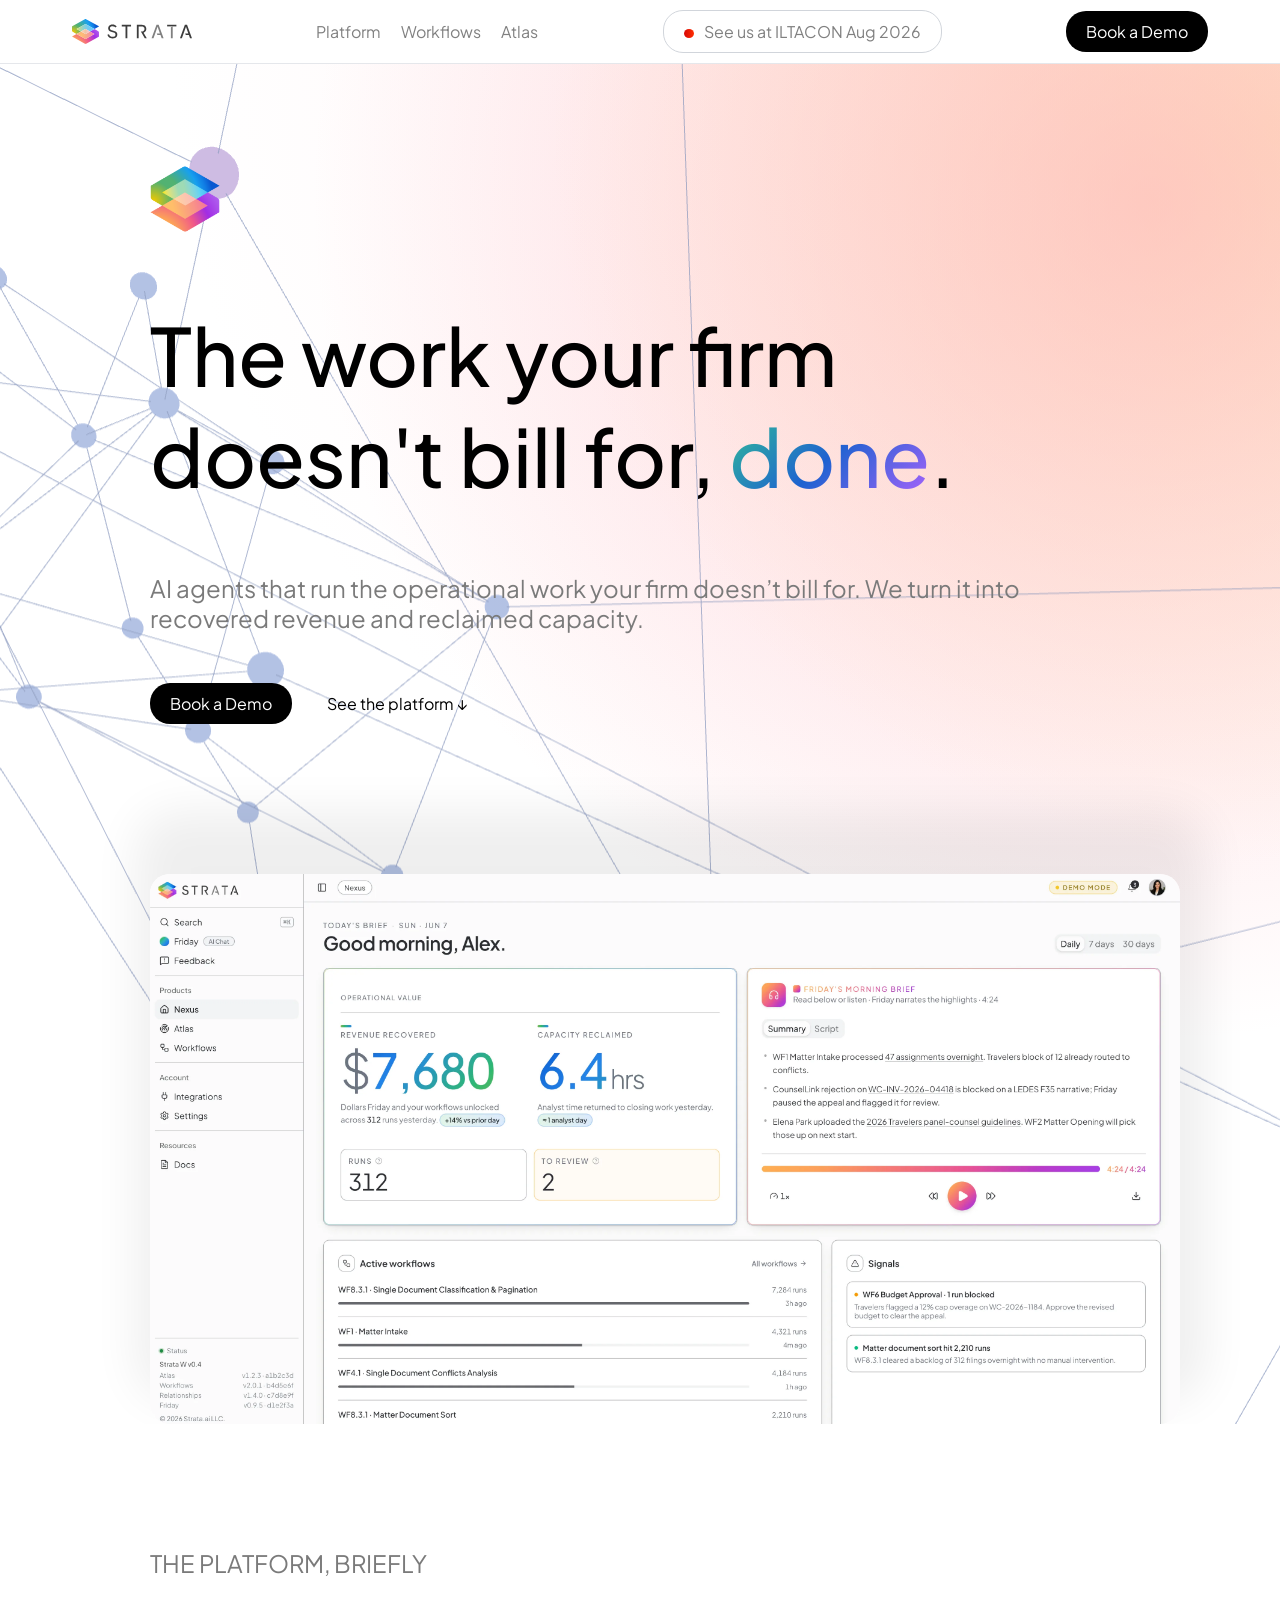
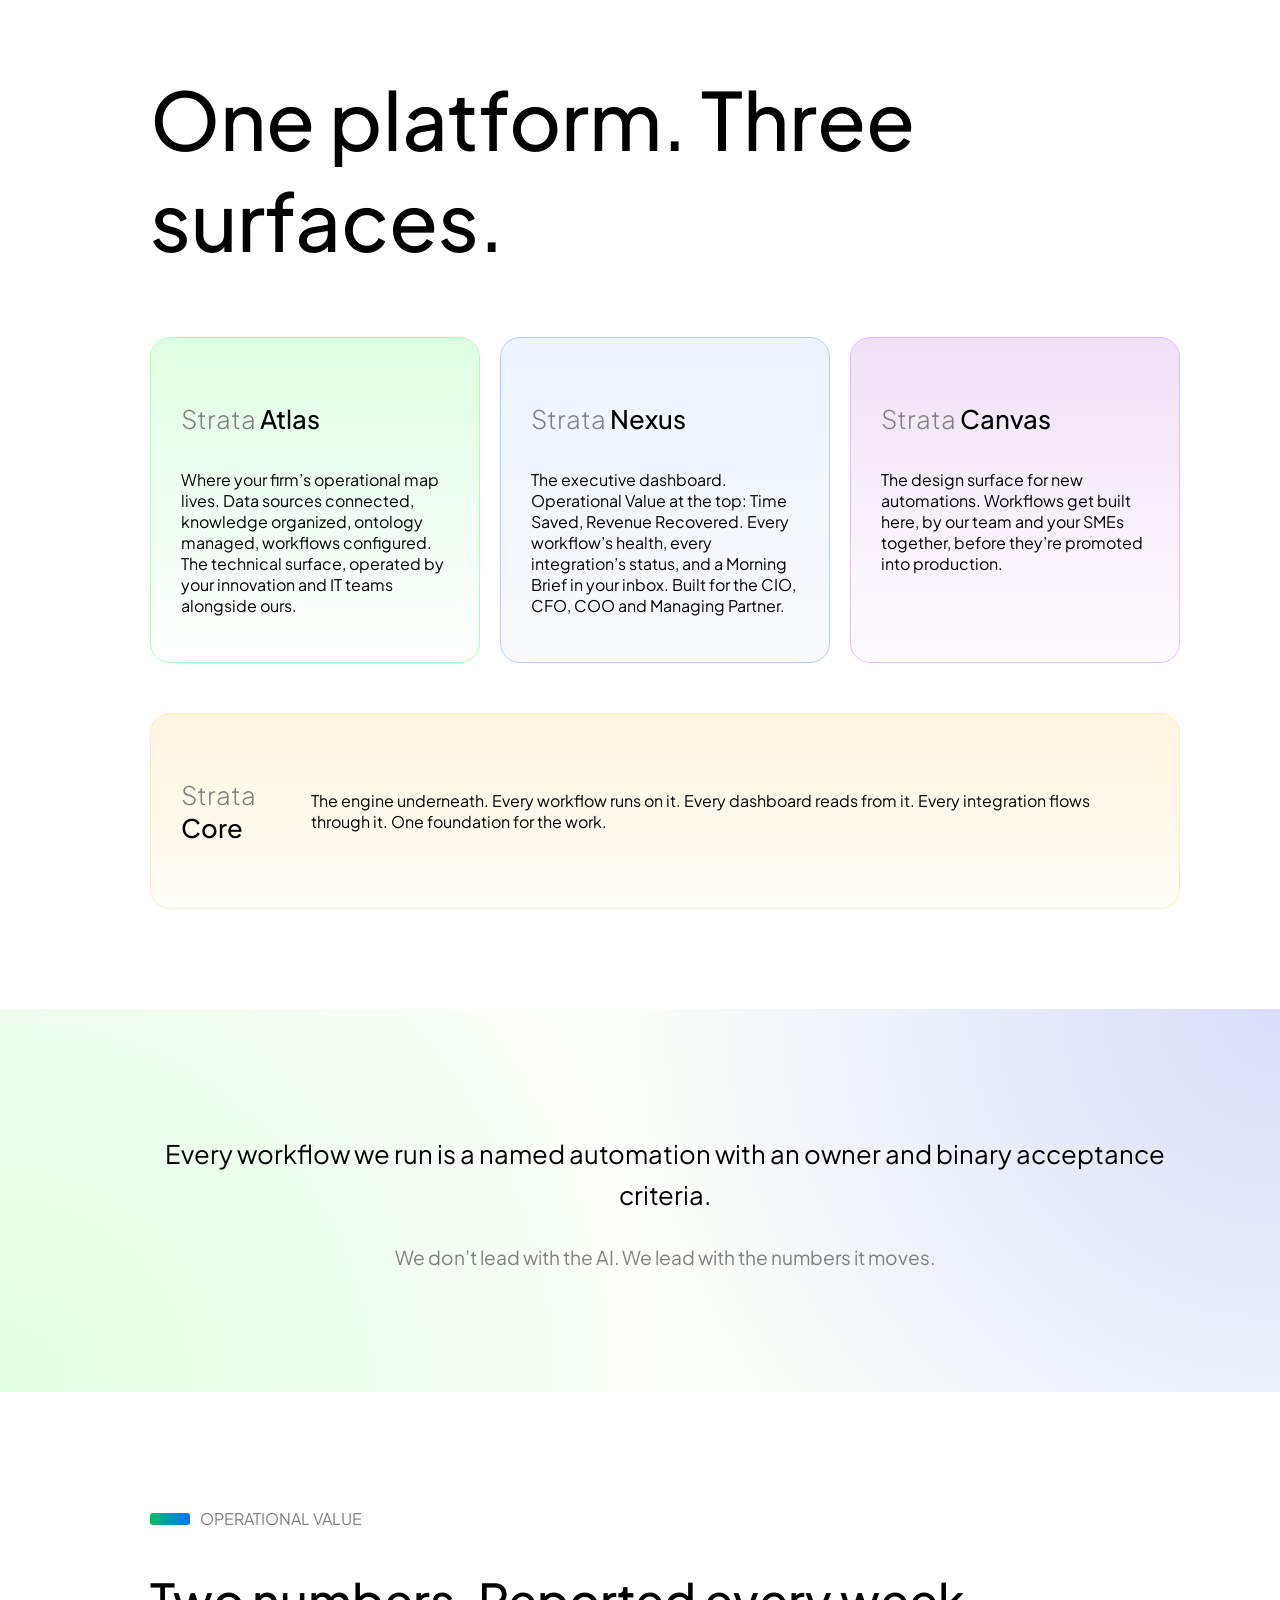
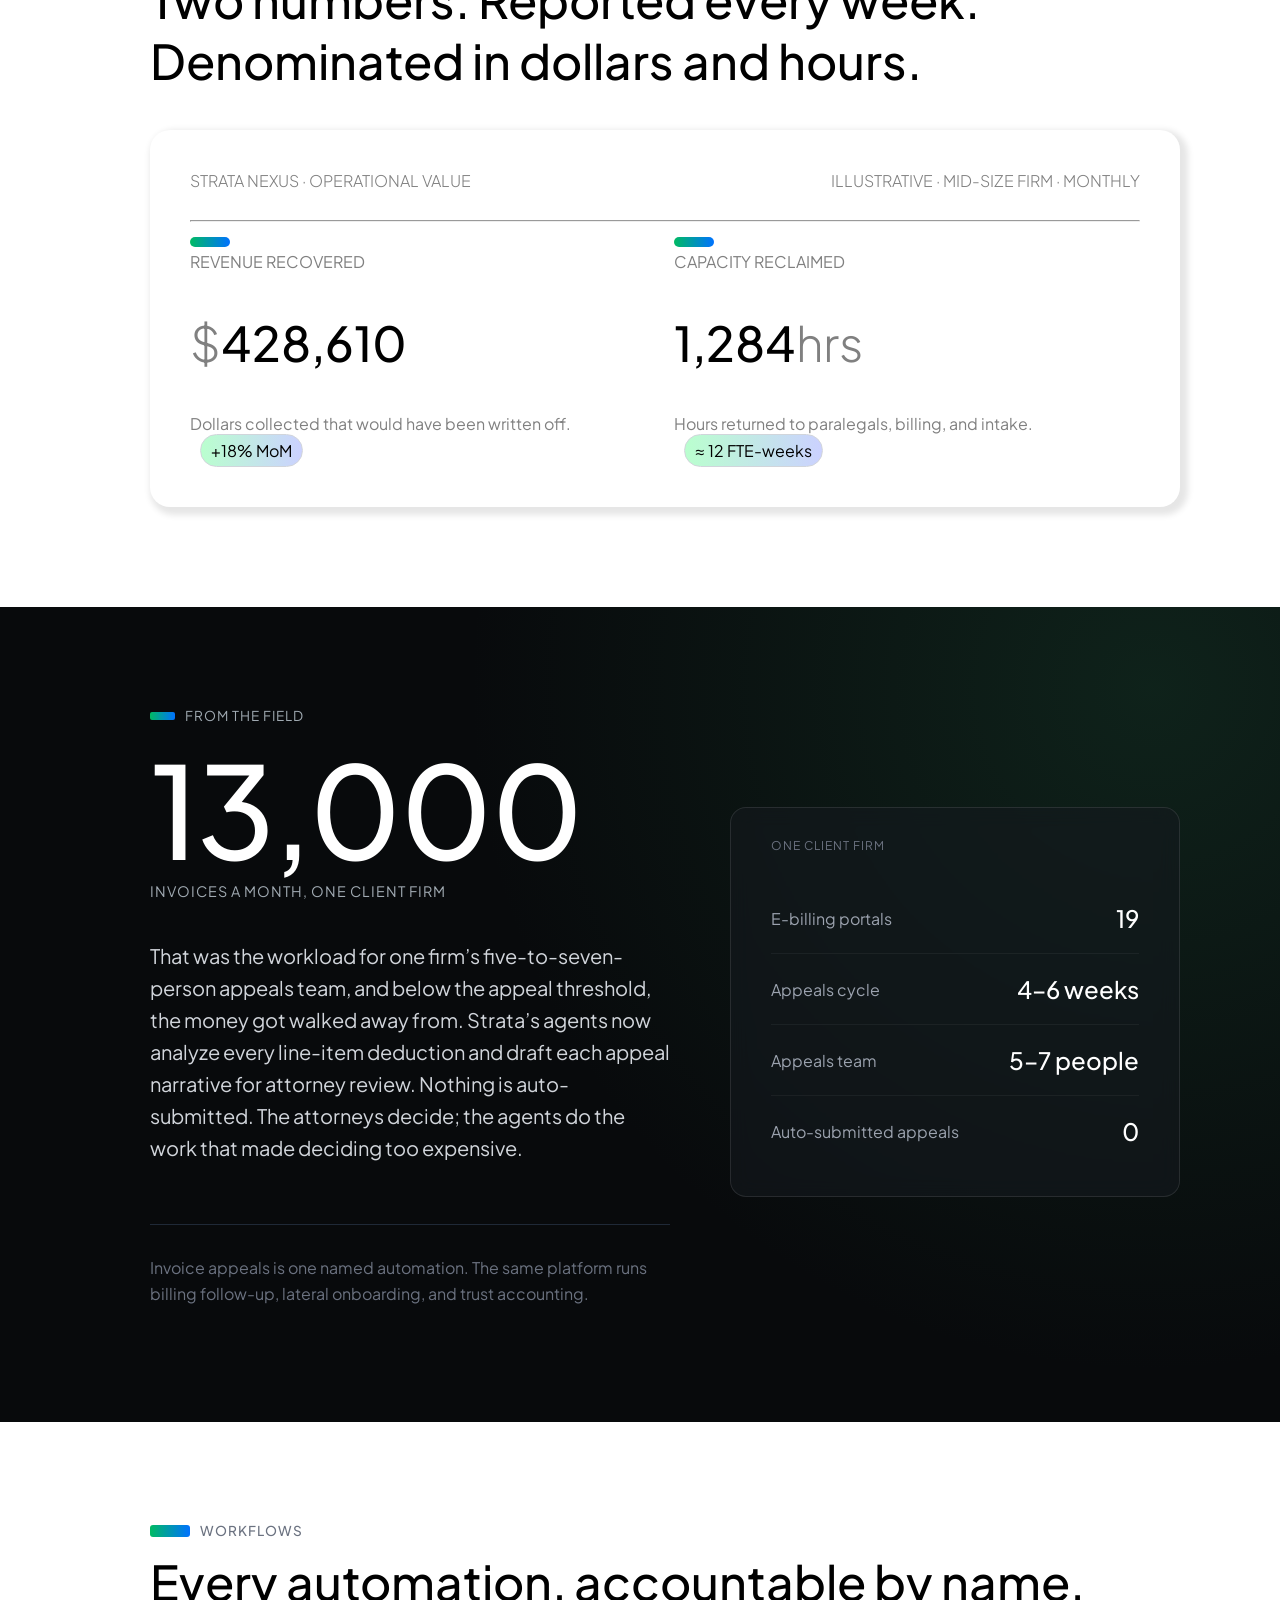
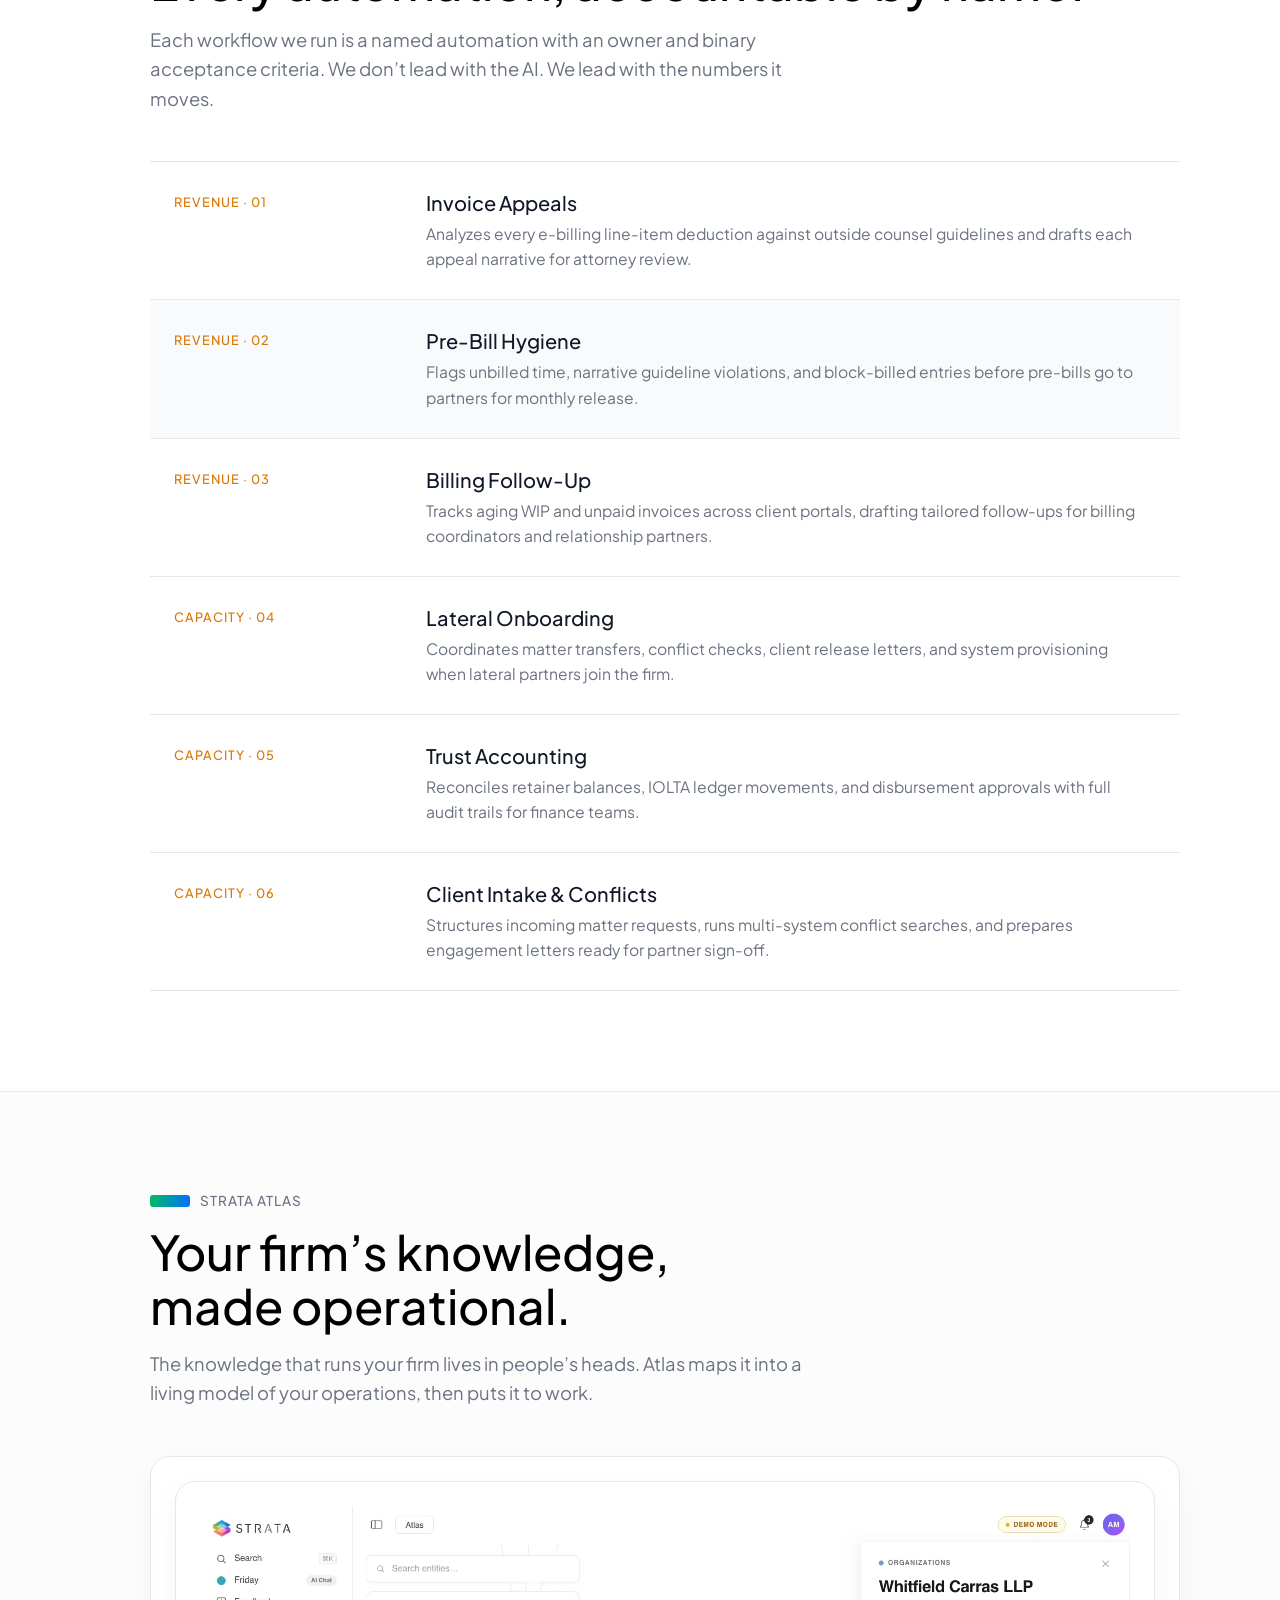
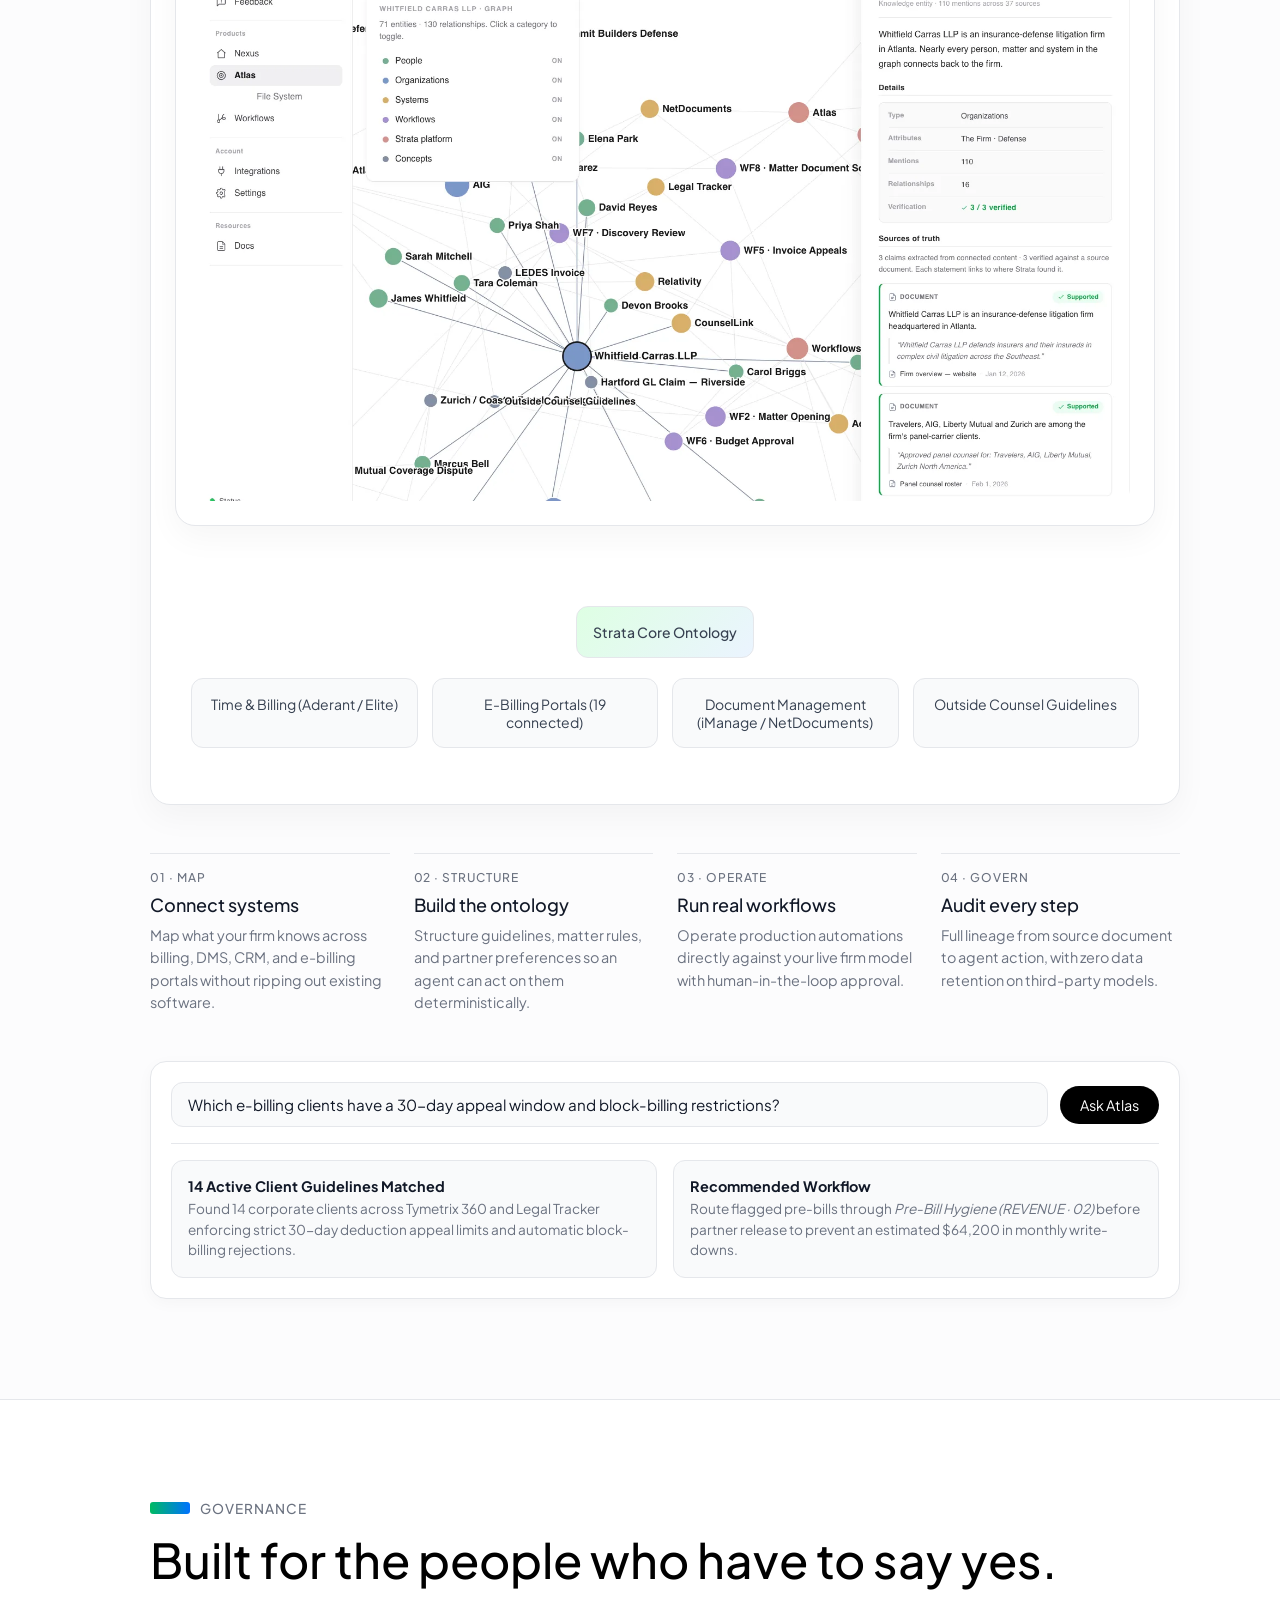
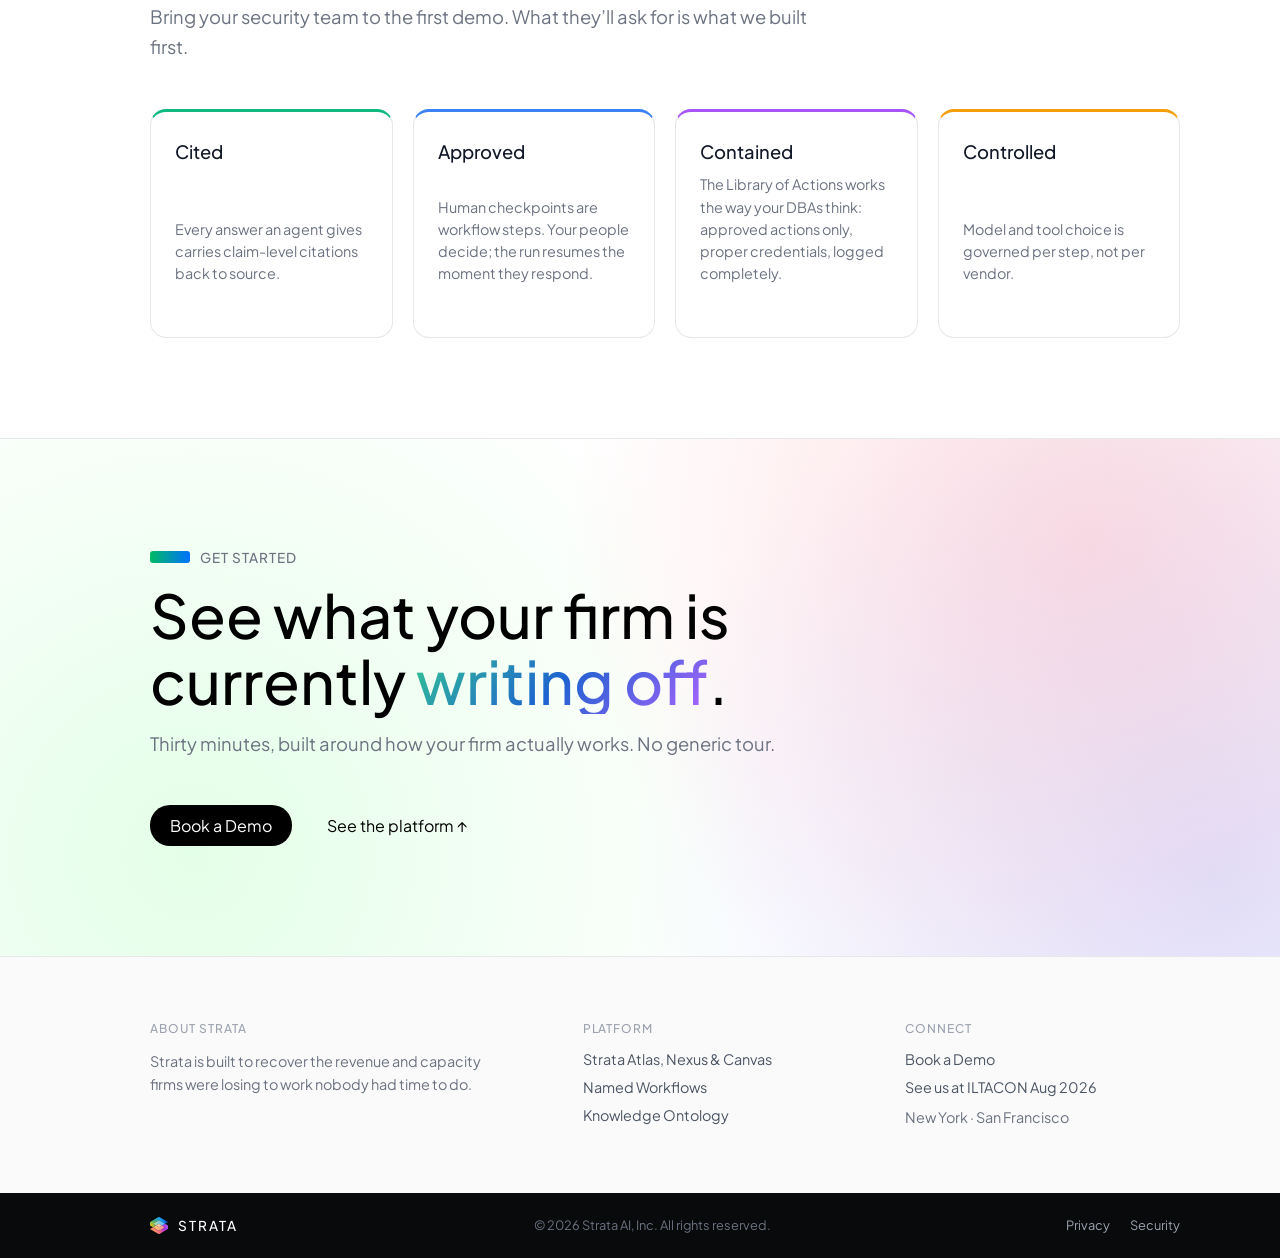
==== index.html @ 7b11c789 "Governance texto" ====
<!DOCTYPE html>
<html lang="en">
<head>
  <meta charset="UTF-8">
  <meta name="viewport" content="width=device-width, initial-scale=1">
  <title>Strata — Exercici004</title>
  <link rel="icon" href="assets/img/strata-icon.svg" type="image/svg+xml">
  <link rel="stylesheet" href="assets/fonts/fonts.css">
  <link rel="stylesheet" href="estils.css">
  <script defer src="assets/js/vendor/three.min.js"></script>
  <script defer src="assets/js/vendor/3d-force-graph.min.js"></script>
  <script defer src="assets/js/hero-graph.js"></script>
</head>
<body>
  <header class ="navbar">
    <img src="assets/img/strata-logo.svg" alt="Strata-Logo" class="logo" width="120">
    <div class="links_internos">
      <a href="#platform" class="nav-link">Platform</a>
      <a href="#workflows" class="nav-link">Workflows</a>
      <a href="#atlas" class="nav-link">Atlas</a>
    </div>
    <a class = "blanco"> <span class = "rojo"></span>See us at ILTACON Aug 2026</a>
    <a href="formulario.html" class = "negro">Book a Demo</a>
  </header>
  <section class ="hero">
    <div class ="titol">
    <img src="assets/img/strata-icon.png" alt="Strata Logo" class="simbol" width="70">
    <h1>The work your firm <br> doesn't bill for, <span class="destacado">done</span>.</h1>
    <h3>AI agents that run the operational work  your firm doesn’t bill for. We turn it into <br> recovered revenue and reclaimed capacity.</h3>
    <div class = "linkshero" >
      <a href="formulario.html" class = "negro">Book a Demo</a>
      <a href="#platform" class = "transparente">See the platform ↓</a>
    </div>
  </div>
  <div class="imagen-hero">
    <img src="assets/img/nexus-screenshot.png" alt="img-hero">
  </div>
  </section>   
  <section id="platform" class ="Platform">
    <h3>THE PLATFORM, BRIEFLY</h3>
    <h1>One platform. Three surfaces.</h1>
    <div class="platform-surfaces">
      <div class="atlas">
        <h4>Strata <span class="negrita">Atlas</span></h4>
        <p>Where your firm’s operational map lives. Data sources connected, knowledge organized, ontology managed, workflows configured. The technical surface, operated by your innovation and IT teams alongside ours.</p>
      </div>
    <div class="nexus">
        <h4>Strata <span class="negrita">Nexus</span></h4>
        <p>The executive dashboard. Operational Value at the top: Time Saved, Revenue Recovered. Every workflow’s health, every integration’s status, 
          and a Morning Brief in your inbox. Built for the CIO, CFO, COO and Managing Partner.</p>
    </div>
      <div class="canvas">
        <h4>Strata <span class="negrita">Canvas</span></h4>
        <p>The design surface for new automations. Workflows get built here, 
          by our team and your SMEs together, before they’re promoted into production.</p>
      </div>
    </div>
    <div class="core">
        <h4>Strata <span class="negrita">Core</span></h4>
        <p>The engine underneath. Every workflow runs on it. 
          Every dashboard reads from it. Every integration flows through it. One foundation for the work.</p>
    </div>
  </section>
  <section class = "franja-de-missatge">
    <div class="missatge">
      <p class = "missatge1">Every workflow we run is a named automation with an owner and binary acceptance criteria.</p>
      <p class = "missatge2"> We don’t lead with the AI. We lead with the numbers it moves.</p>
    </div>
    </section >
  <section class = "operationalvalue">
    <div>
      <h3> <span class="marker"></span>OPERATIONAL VALUE</h3>
      <h1>Two numbers. Reported every week. <br> Denominated in dollars and hours.</h1>
      <div class = "operationalvalue-numbers">
      <div class = "titolsnumeros">
        <div>STRATA NEXUS · OPERATIONAL VALUE</div>
        <div>ILLUSTRATIVE · MID-SIZE FIRM · MONTHLY</div>
      </div>
      <br/><hr/>
      <div class = "columnasnumeros">
      <div class = "numeros1">
        <span class="marker1"></span>
        <div>REVENUE RECOVERED</div>
        <h1><span class="gris">$</span>428,610</h1>
        <div>Dollars collected that would have been written off.<span class = "subnumeros">+18% MoM</span></div>
      </div>
      <div class = "numeros2">
        <span class="marker1"></span>
        <div>CAPACITY RECLAIMED</div>
        <h1>1,284<span class="gris">hrs</span></h1>
        <div>Hours returned to paralegals, billing, and intake.<span class = "subnumeros">≈ 12 FTE-weeks</span></div>  
    </div>
    </div> 
    </div> 
    </div>
  </section>
 <section class="fromthefield">
  <div class="ftf-container">
  
    <div class="ftf-left">
      <div class="ftf-tag">
        <span class="marker-verde"></span> FROM THE FIELD
      </div>
      <h2 class="ftf-title">13,000</h2>
      <div class="ftf-subtitle">INVOICES A MONTH, ONE CLIENT FIRM</div>
      
      <p class="ftf-desc">
        That was the workload for one firm’s five-to-seven-person appeals team, and below the appeal threshold, the money got walked away from. Strata’s agents now analyze every line-item deduction and draft each appeal narrative for attorney review. Nothing is auto-submitted. The attorneys decide; the agents do the work that made deciding too expensive.
      </p>
      
      <p class="ftf-footer">
        Invoice appeals is one named automation. The same platform runs billing follow-up, lateral onboarding, and trust accounting.
      </p>
    </div>

    <div class="ftf-card">
      <div class="ftf-card-header">
        <span>ONE CLIENT FIRM</span>
      </div>
      
      <div class="ftf-card-row">
        <span>E-billing portals</span>
        <span class="ftf-card-value">19</span>
      </div>
      
      <div class="ftf-card-row">
        <span>Appeals cycle</span>
        <span class="ftf-card-value">4–6 weeks</span>
      </div>
      
      <div class="ftf-card-row">
        <span>Appeals team</span>
        <span class="ftf-card-value">5–7 people</span>
      </div>
      
      <div class="ftf-card-row" style="border-bottom: none;">
        <span> Auto-submitted appeals</span>
        <span class="ftf-card-value">0</span>
      </div>
    </div>

  </div>
</section>
<section id="workflows" class="workflows-section">
    <div class="workflows-header">
      <div class="section-tag">
        <span class="marker"></span> WORKFLOWS
      </div>
      <h1>Every automation, accountable by name.</h1>
      <p class="workflows-subtitle">
        Each workflow we run is a named automation with an owner and binary acceptance criteria. We don’t lead with the AI. We lead with the numbers it moves.
      </p>
    </div>

    <div class="workflows-list">
      <div class="workflow-row">
        <div class="workflow-code">REVENUE · 01</div>
        <div class="workflow-content">
          <h4>Invoice Appeals</h4>
          <p>Analyzes every e-billing line-item deduction against outside counsel guidelines and drafts each appeal narrative for attorney review.</p>
        </div>
      </div>

      <div class="workflow-row workflow-row--highlight">
        <div class="workflow-code">REVENUE · 02</div>
        <div class="workflow-content">
          <h4>Pre-Bill Hygiene</h4>
          <p>Flags unbilled time, narrative guideline violations, and block-billed entries before pre-bills go to partners for monthly release.</p>
        </div>
      </div>

      <div class="workflow-row">
        <div class="workflow-code">REVENUE · 03</div>
        <div class="workflow-content">
          <h4>Billing Follow-Up</h4>
          <p>Tracks aging WIP and unpaid invoices across client portals, drafting tailored follow-ups for billing coordinators and relationship partners.</p>
        </div>
      </div>

      <div class="workflow-row">
        <div class="workflow-code">CAPACITY · 04</div>
        <div class="workflow-content">
          <h4>Lateral Onboarding</h4>
          <p>Coordinates matter transfers, conflict checks, client release letters, and system provisioning when lateral partners join the firm.</p>
        </div>
      </div>

      <div class="workflow-row">
        <div class="workflow-code">CAPACITY · 05</div>
        <div class="workflow-content">
          <h4>Trust Accounting</h4>
          <p>Reconciles retainer balances, IOLTA ledger movements, and disbursement approvals with full audit trails for finance teams.</p>
        </div>
      </div>

      <div class="workflow-row">
        <div class="workflow-code">CAPACITY · 06</div>
        <div class="workflow-content">
          <h4>Client Intake & Conflicts</h4>
          <p>Structures incoming matter requests, runs multi-system conflict searches, and prepares engagement letters ready for partner sign-off.</p>
        </div>
      </div>
    </div>
  </section>
  <section id="atlas" class="atlas-section">
    <div class="atlas-header">
      <div class="section-tag">
        <span class="marker"></span> STRATA ATLAS
      </div>
      <h1>Your firm’s knowledge,<br>made operational.</h1>
      <p class="atlas-subtitle">
        The knowledge that runs your firm lives in people’s heads. Atlas maps it into a living model of your operations, then puts it to work.
      </p>
    </div>

    <div class="atlas-visual">
     <div class="atlas-visual">
      <img src="assets/img/atlas-screenshot.webp" alt="Strata Atlas Knowledge Graph" />
    </div>
      <img src="assets/img/atlas-screenshot.png" alt="Strata Atlas Knowledge Graph" onerror="this.style.display='none'; this.nextElementSibling.style.display='grid';" />
      <div class="atlas-fallback-map" style="display: none;">
        <div class="atlas-node atlas-node--core">Strata Core Ontology</div>
        <div class="atlas-nodes-grid">
          <div class="atlas-node">Time & Billing (Aderant / Elite)</div>
          <div class="atlas-node">E-Billing Portals (19 connected)</div>
          <div class="atlas-node">Document Management (iManage / NetDocuments)</div>
          <div class="atlas-node">Outside Counsel Guidelines</div>
        </div>
      </div>
    </div>

    <div class="atlas-pillars">
      <div class="atlas-pillar">
        <span class="pillar-num">01 · MAP</span>
        <h4>Connect systems</h4>
        <p>Map what your firm knows across billing, DMS, CRM, and e-billing portals without ripping out existing software.</p>
      </div>

      <div class="atlas-pillar">
        <span class="pillar-num">02 · STRUCTURE</span>
        <h4>Build the ontology</h4>
        <p>Structure guidelines, matter rules, and partner preferences so an agent can act on them deterministically.</p>
      </div>

      <div class="atlas-pillar">
        <span class="pillar-num">03 · OPERATE</span>
        <h4>Run real workflows</h4>
        <p>Operate production automations directly against your live firm model with human-in-the-loop approval.</p>
      </div>

      <div class="atlas-pillar">
        <span class="pillar-num">04 · GOVERN</span>
        <h4>Audit every step</h4>
        <p>Full lineage from source document to agent action, with zero data retention on third-party models.</p>
      </div>
    </div>
    <div class="atlas-query-box">
      <form class="atlas-query-form" onsubmit="event.preventDefault(); document.getElementById('atlasAnswer').hidden = false;">
        <input type="text" value="Which e-billing clients have a 30-day appeal window and block-billing restrictions?" aria-label="Ask Strata Atlas" />
        <button type="submit" class="negro">Ask Atlas</button>
      </form>
      <div id="atlasAnswer" class="atlas-query-result">
        <div class="atlas-result-card">
          <strong>14 Active Client Guidelines Matched</strong>
          <p>Found 14 corporate clients across Tymetrix 360 and Legal Tracker enforcing strict 30-day deduction appeal limits and automatic block-billing rejections.</p>
        </div>
        <div class="atlas-result-card">
          <strong>Recommended Workflow</strong>
          <p>Route flagged pre-bills through <em>Pre-Bill Hygiene (REVENUE · 02)</em> before partner release to prevent an estimated $64,200 in monthly write-downs.</p>
        </div>
      </div>
    </div>
  </section>
  <section class="roles-section">
    <div class="roles-header">
      <div class="section-tag">
        <span class="marker"></span> GOVERNANCE
      </div>
      <h1>Built for the people who have to say yes.</h1>
      <p class="roles-subtitle">
        Bring your security team to the first demo. What they’ll ask for is what we built first.
      </p>
    </div>

    <div class="roles-grid">
      <div class="role-card role-card--green">
        <h4>Cited</h4>
        <p>Every answer an agent gives carries claim-level citations back to source.</p>
      </div>

      <div class="role-card role-card--blue">
        <h4>Approved</h4>
        <p>Human checkpoints are workflow steps. Your people decide; the run resumes the moment they respond.</p>
      </div>

      <div class="role-card role-card--purple">
        <h4>Contained</h4>
        <p>The Library of Actions works the way your DBAs think: approved actions only, proper credentials, logged completely.</p>
      
      </div>

      <div class="role-card role-card--amber">
        <h4>Controlled</h4>
        <p>Model and tool choice is governed per step, not per vendor.</p>
        </div>
      </div>
    </div>
  </section>
  <section class="cta-final">
    <div class="cta-final__inner">
      <div class="section-tag">
        <span class="marker"></span> GET STARTED
      </div>
      <h1>See what your firm is <br>currently <span class="destacado">writing off</span>.</h1>
      <p class="cta-desc">
        Thirty minutes, built around how your firm actually works. No generic tour.
      </p>
      <div class="linkshero">
        <a href="formulario.html" class="negro">Book a Demo</a>
        <a href="#platform" class="transparente">See the platform ↑</a>
      </div>
    </div>
  </section>

  <footer class="site-footer">
    <div class="footer-top">
      <div class="footer-col">
        <span class="footer-col-title">ABOUT STRATA</span>
        <p>Strata is built to recover the revenue and capacity firms were losing to work nobody had time to do.</p>
      </div>

      <div class="footer-col">
        <span class="footer-col-title">PLATFORM</span>
        <a href="#platform">Strata Atlas, Nexus & Canvas</a>
        <a href="#workflows">Named Workflows</a>
        <a href="#atlas">Knowledge Ontology</a>
      </div>

      <div class="footer-col">
        <span class="footer-col-title">CONNECT</span>
        <a href="formulario.html">Book a Demo</a>
        <a href="formulario.html">See us at ILTACON Aug 2026</a>
        <span class="footer-location">New York · San Francisco</span>
      </div>
    </div>

    <div class="footer-bottom">
      <div class="footer-bottom__inner">
        <div class="footer-brand">
          <img src="assets/img/strata-icon.svg" alt="Strata" width="18" />
          <span>STRATA</span>
        </div>
        <span class="footer-copy">© 2026 Strata AI, Inc. All rights reserved.</span>
        <div class="footer-legal">
          <a href="#">Privacy</a>
          <a href="#">Security</a>
        </div>
      </div>
    </div>
  </footer>
</body>
</html>
---- assets/fonts/fonts.css ----
@font-face {
  font-family: 'JetBrains Mono';
  font-style: normal;
  font-weight: 400;
  font-display: swap;
  src: url(jetbrains-mono-400.ttf) format('truetype');
}
@font-face {
  font-family: 'JetBrains Mono';
  font-style: normal;
  font-weight: 500;
  font-display: swap;
  src: url(jetbrains-mono-500.ttf) format('truetype');
}
@font-face {
  font-family: 'Plus Jakarta Sans';
  font-style: normal;
  font-weight: 300;
  font-display: swap;
  src: url(plus-jakarta-sans-300.ttf) format('truetype');
}
@font-face {
  font-family: 'Plus Jakarta Sans';
  font-style: normal;
  font-weight: 400;
  font-display: swap;
  src: url(plus-jakarta-sans-400.ttf) format('truetype');
}
@font-face {
  font-family: 'Plus Jakarta Sans';
  font-style: normal;
  font-weight: 500;
  font-display: swap;
  src: url(plus-jakarta-sans-500.ttf) format('truetype');
}
@font-face {
  font-family: 'Plus Jakarta Sans';
  font-style: normal;
  font-weight: 600;
  font-display: swap;
  src: url(plus-jakarta-sans-600.ttf) format('truetype');
}
@font-face {
  font-family: 'Plus Jakarta Sans';
  font-style: normal;
  font-weight: 700;
  font-display: swap;
  src: url(plus-jakarta-sans-700.ttf) format('truetype');
}
---- estils.css ----
/*GLOBAL*/
:root {
  --bg: #ffffff;
  --line: #e5e7eb;
}

* {
  box-sizing: border-box;
}

html, body {
  max-width: 100%;
  overflow-x: hidden;
  margin: 0;
  padding: 0;
  font-family: 'Plus Jakarta Sans', sans-serif;
  font-weight: 400;
}

img, svg, canvas {
  max-width: 100%;
  height: auto;
}

h1 {
  font-weight: 500;
  font-size: 5em;
}

h4 {
  font-weight: 300;
  font-size: 1.6em;
  color: grey;
}

h3 {
  color: rgb(122, 122, 122);
  font-weight: 400;
  font-size: 1.5em;
}

/* =========================================
   CABECERA
   ========================================= */
header {
  position: sticky;
  top: 0%;
  display: flex;
  justify-content: space-around;
  align-items: center;
  padding: 10px 10px;
  z-index: 50;
  backdrop-filter: blur(14px) saturate(1.4);
  background: color-mix(in srgb, var(--bg) 78%, transparent);
  border-bottom: 1px solid var(--line);
}

.nav-link {
  color: grey;
  text-decoration: none;
}

.linksalado, .links_internos {
  display: flex;
  gap: 20px;
}

.rojo {
  display: inline-block;
  width: 10px;
  height: 9px;
  background: linear-gradient(to right, #d70707, #ff2f00);
  border-radius: 100%;
  margin-right: 10px;
}

.blanco {
  background-color: #ffffff;
  padding: 10px 20px;
  border-radius: 20px;
  text-decoration: none;
  border: 1px solid #d1d5db;
  color: grey;
}

.negro {
  background-color: #000000;
  color: #ffffff;
  padding: 10px 20px;
  border-radius: 20px;
  text-decoration: none;
}

/* HERO*/
.hero {
  display: flex;
  flex-direction: column;
  align-items: flex-start;
  padding: 100px 100px 0px 150px;
  position: relative;
  isolation: isolate;
  z-index: 1;
  min-height: 100vh;
  overflow: hidden;
  background-color: #ffffff;
  background-image:
    radial-gradient(circle at 90% 10%, rgba(253, 164, 175, 0.5) 0%, transparent 50%),
    radial-gradient(circle at 100% 5%, rgba(255, 233, 169, 0.6) 0%, transparent 40%),
    radial-gradient(circle at 80% 0%, rgba(255, 227, 230, 0.5) 0%, transparent 50%);
}

.imagen-hero {
  display: inline-flex;
  align-self: center;
  margin-top: 150px;
  margin-bottom: 0px;
  position: relative;
  height: 550px;
  overflow: hidden;
  border-radius: 20px;
  box-shadow: 6px -43px 46px 20px rgba(0, 0, 0, 0.066);
}

.imagen-hero img {
  width: 1250px;
  object-fit: cover;
  object-position: top center;
}

.transparente {
  padding: 10px 20px;
  border-radius: 20px;
  color: black;
  text-decoration: none;
}

.linkshero {
  margin-top: 50px;
  display: flex;
  gap: 15px;
}

.destacado {
  background: linear-gradient(135deg, #33c891, #1e62d0, #b163ff);
  -webkit-background-clip: text;
  background-clip: text;
  -webkit-text-fill-color: transparent;
  color: transparent;
  display: inline-block;
}

.hero-graph {
  position: absolute !important;
  top: 0 !important;
  left: 0 !important;
  width: 100% !important;
  height: 100% !important;
  z-index: 0 !important;
  pointer-events: none !important;
}

.hero-graph canvas {
  background: transparent !important;
}

.titol, .imagen-hero {
  position: relative;
  z-index: 10;
}

/*PLATFORM*/
.negrita {
  font-weight: 500;
  color: black;
}

.Platform {
  display: flex;
  flex-direction: column;
  padding: 100px 100px 100px 150px;
  background-color: #ffff;
}

.platform-surfaces {
  display: flex;
  gap: 20px;
}

.atlas, .nexus, .canvas, .core {
  flex: 1;
  border-radius: 20px;
  padding: 30px;
  box-sizing: border-box;
  align-items: flex-start;
}

.atlas:hover, .nexus:hover, .canvas:hover, .core:hover {
  transform: translateY(-5px);
  box-shadow: 0 4px 8px rgba(0, 0, 0, 0.1);
  transition: transform 0.3s ease, box-shadow 0.3s ease;
}

.atlas {
  background: linear-gradient(to top, #ffffff, #deffe3);
  border: 1px solid #adffbf;
}

.nexus {
  background: linear-gradient(to top, #f9fafb, #ebf4ff);
  border: 1px solid #b3ccff;
}

.canvas {
  background: linear-gradient(to top, #fefcff, #f0e1f7);
  border: 1px solid #e9bcff;
}

.core {
  background: linear-gradient(to top, #fffdf8, #fff6df);
  border: 1px solid #ffedc3;
  margin-top: 50px;
  display: flex;
  align-items: center;
}

.core h4 {
  padding-right: 20px;
}

/* FRANJA DE MISSATGE*/
.franja-de-missatge {
  background-color: #fcfff9;
  padding: 100px 100px 100px 150px;
  background-image:
    radial-gradient(circle at 100% 0%, rgba(164, 173, 253, 0.4) 0%, transparent 50%),
    radial-gradient(circle at 0% 100%, rgba(195, 255, 204, 0.5) 0%, transparent 50%);
}

.missatge1 {
  font-size: 1.6em;
  line-height: 1.6;
  text-align: center;
}

.missatge2 {
  font-size: 1.2em;
  line-height: 1.6;
  color: grey;
  text-align: center;
}

/*OPERATIONAL VALUE */
.operationalvalue {
  background-color: #ffff;
  padding: 100px 100px 100px 150px;
  display: block;
}

.operationalvalue h3 {
  font-weight: 400;
  font-size: 1em;
  color: grey;
}

.marker {
  display: inline-block;
  width: 40px;
  height: 12px;
  background: linear-gradient(to right, #00ba63, #0072ff);
  border-radius: 3px;
  margin-right: 10px;
}

.marker1 {
  display: inline-block;
  width: 40px;
  height: 10px;
  background: linear-gradient(to right, #00ba63, #0072ff);
  border-radius: 10px;
  margin-right: 10px;
}

.operationalvalue h1 {
  font-weight: 500;
  font-size: 3em;
  color: black;
}

.operationalvalue-numbers {
  background-color: #ffff;
  color: grey;
  gap: 20px;
  box-shadow: 4px 4px 6px 4px rgba(0, 0, 0, 0.1);
  border-radius: 20px;
  padding: 40px;
  box-sizing: border-box;
}

.titolsnumeros {
  display: flex;
  justify-content: space-between;
  font-weight: 100;
  font-size: 1em;
  color: grey;
}

.columnasnumeros {
  display: flex;
  justify-content: space-between;
  gap: 30px;
}

.subnumeros {
  margin-left: 10px;
  display: inline-block;
  color: rgb(1, 0, 0);
  border: 1px solid #d1d5db;
  border-radius: 20px;
  padding: 5px 10px;
  background: linear-gradient(to right, #76ff9f81, #7787ff61);
}

.gris {
  color: grey;
  font-weight: 100;
  font-size: 1em;
}

/* FROM THE FIELD */
.fromthefield {
  background-color: #080a0c;
  background-image: radial-gradient(circle at 90% 10%, rgba(30, 90, 60, 0.3) 0%, transparent 50%);
  color: white;
  padding: 100px 100px 100px 150px;
  display: flex;
  justify-content: center;
}

.ftf-container {
  display: flex;
  justify-content: space-between;
  align-items: flex-start;
  max-width: 1200px;
  width: 100%;
  gap: 60px;
}

.ftf-left {
  flex: 1;
  max-width: 650px;
}

.ftf-tag {
  display: flex;
  align-items: center;
  font-size: 0.85rem;
  color: #a0aab2;
  letter-spacing: 1px;
  margin-bottom: 20px;
}

.marker-verde {
  display: inline-block;
  width: 25px;
  height: 8px;
  background: linear-gradient(to right, #00ba63, #0072ff);
  border-radius: 2px;
  margin-right: 10px;
}

.ftf-title {
  font-size: 8rem;
  font-weight: 500;
  line-height: 1;
  margin: 0 0 10px 0;
  letter-spacing: -2px;
}

.ftf-subtitle {
  font-size: 0.9rem;
  color: #a0aab2;
  letter-spacing: 1px;
  margin-bottom: 40px;
}

.ftf-desc {
  font-size: 1.25rem;
  line-height: 1.6;
  color: #d1d5db;
  margin-bottom: 60px;
}

.ftf-footer {
  font-size: 1rem;
  line-height: 1.6;
  color: #6b7280;
  border-top: 1px solid #1f2937;
  padding-top: 30px;
}

.ftf-card {
  flex: 1;
  max-width: 450px;
  margin-top: 100px;
  background-color: rgba(20, 25, 30, 0.6);
  border: 1px solid rgba(255, 255, 255, 0.1);
  border-radius: 16px;
  padding: 30px 40px;
  position: relative;
  backdrop-filter: blur(10px);
  overflow: hidden;
}

.ftf-card::before {
  content: "";
  position: absolute;
  top: -1px;
  left: 20px;
  right: 20px;
  height: 1px;
  background: linear-gradient(to right, #00ba63, #0072ff, #b163ff);
  border-radius: 20px 30px 20px 30px;
}

.ftf-card-header {
  font-size: 0.75rem;
  color: #6b7280;
  letter-spacing: 1px;
  margin-bottom: 30px;
}

.ftf-card-row {
  display: flex;
  justify-content: space-between;
  align-items: center;
  padding: 20px 0;
  border-bottom: 1px solid rgba(255, 255, 255, 0.05);
  gap: 12px;
}

.ftf-card-row span:first-child {
  font-size: 1rem;
  color: #9ca3af;
}

.ftf-card-value {
  font-size: 1.5rem;
  font-weight: 500;
  color: #ffffff;
  white-space: nowrap;
}

/*(768px)*/
@media (max-width: 768px), (prefers-reduced-motion: reduce) {
  .hero-graph {
    display: none !important;
  }
}

@media (max-width: 768px) {
  header {
    padding: 14px 20px;
    justify-content: space-between;
  }

  header .links_internos,
  header .blanco {
    display: none;
  }

  .hero,
  .Platform,
  .franja-de-missatge,
  .operationalvalue,
  .fromthefield {
    padding: 60px 24px;
  }

  .hero {
    min-height: auto;
    padding-top: 40px;
    padding-bottom: 40px;
  }

  h1,
  .Platform h1,
  .operationalvalue > div > h1 {
    font-size: 2.35em;
    line-height: 1.15;
  }

  h1 br,
  h3 br {
    display: none;
  }

  .linkshero {
    flex-direction: row;
    align-items: center;
    gap: 12px;
    margin-top: 28px;
  }

  .imagen-hero {
    margin-top: 40px;
    border-radius: 14px;
    max-height: none;
  }

  .platform-surfaces {
    flex-direction: column;
    gap: 16px;
  }

  .core {
    margin-top: 16px;
    flex-direction: column;
    align-items: flex-start;
    gap: 10px;
  }

  .missatge1 {
    font-size: 1.3em;
  }

  .missatge2 {
    font-size: 1.05em;
  }

  .titolsnumeros {
    flex-direction: column;
    gap: 4px;
    font-size: 0.75rem;
  }

  .columnasnumeros {
    flex-direction: column;
    gap: 24px;
  }

  .numeros1 {
    padding-bottom: 24px;
    border-bottom: 1px solid #e5e7eb;
  }

  .ftf-container {
    flex-direction: column;
    gap: 35px;
  }

  .ftf-title {
    font-size: 4.2rem;
  }

  .ftf-left {
    width: 100%;
    max-width: 100%;
  }

  .ftf-card {
    margin-top: 0;
    max-width: 100%;
    width: 100%;
    padding: 24px;
  }
}

/* PARA MÓVIL (390px y 360px)*/
@media (max-width: 400px) {
  .hero,
  .Platform,
  .franja-de-missatge,
  .operationalvalue,
  .fromthefield {
    padding: 48px 18px;
  }

  .hero {
    padding-top: 32px;
    padding-bottom: 32px;
  }

  h1,
  .Platform h1,
  .operationalvalue > div > h1 {
    font-size: 2em;
  }

  .linkshero .negro,
  .linkshero .transparente {
    padding: 9px 14px;
    font-size: 0.85rem;
  }

  .operationalvalue-numbers {
    padding: 22px 18px;
  }

  .numeros1 h1,
  .numeros2 h1 {
    font-size: 2.5em;
  }

  .ftf-title {
    font-size: 3.6rem;
  }

  .ftf-card {
    padding: 20px 18px;
  }

  .ftf-card-value {
    font-size: 1.15rem;
  }
}


body.demo-page {
  background-color: #ffffff;
  color: #111827;
  font-family: 'Plus Jakarta Sans', -apple-system, BlinkMacSystemFont, sans-serif;
  margin: 0;
  padding: 0;
  min-height: 100vh;
}
/*FORMULARIOOOOO*/
/* Navbar superior */
header.demo-navbar {
  display: block;
  padding: 0;
  width: 100%;
  border-bottom: 1px solid #f1f3f5;
  background-color: #ffffff;
  position: sticky;
  top: 0;
  z-index: 20;
}

.demo-navbar__inner {
  width: 100%;
  max-width: 1200px;
  height: 76px;
  margin: 0 auto;
  padding: 0 32px;
  display: flex;
  align-items: center;
  justify-content: space-between;
}

.demo-brand {
  display: inline-flex;
  align-items: center;
  text-decoration: none;
}

.demo-back-link {
  font-size: 0.875rem;
  font-weight: 400;
  color: #6b7280;
  text-decoration: none;
  transition: color 0.15s ease;
}

.demo-back-link:hover {
  color: #111827;
}

/* Contenedor central de una sola columna */
.demo-main {
  padding: 64px 24px 96px;
}

.demo-wrapper {
  max-width: 540px;
  margin: 0 auto;
}

.demo-eyebrow {
  display: block;
  font-size: 0.75rem;
  font-weight: 500;
  letter-spacing: 0.08em;
  text-transform: uppercase;
  color: #6b7280;
  margin-bottom: 16px;
}

.demo-headline {
  font-size: 3.35rem;
  font-weight: 500;
  line-height: 1.08;
  letter-spacing: -0.025em;
  color: #111827;
  margin: 0 0 18px 0;
}

.demo-subheadline {
  font-size: 1.0625rem;
  font-weight: 400;
  line-height: 1.55;
  color: #6b7280;
  margin: 0 0 40px 0;
}

/* Formulario */
.demo-form {
  display: flex;
  flex-direction: column;
  gap: 22px;
}

.demo-form-row {
  display: grid;
  grid-template-columns: 1fr 1fr;
  gap: 16px;
}

.demo-form-group {
  display: flex;
  flex-direction: column;
  gap: 8px;
}

.demo-form label {
  font-size: 0.875rem;
  font-weight: 400;
  color: #4b5563;
}

.demo-optional {
  color: #9ca3af;
}

.demo-form input,
.demo-form select,
.demo-form textarea {
  width: 100%;
  font-family: inherit;
  font-size: 0.9375rem;
  color: #111827;
  background-color: #ffffff;
  border: 1px solid #e5e7eb;
  border-radius: 10px;
  padding: 12px 14px;
  outline: none;
  transition: border-color 0.15s ease, box-shadow 0.15s ease;
}

.demo-form input::placeholder,
.demo-form textarea::placeholder {
  color: #9ca3af;
}

.demo-form input:focus,
.demo-form select:focus,
.demo-form textarea:focus {
  border-color: #111827;
  box-shadow: 0 0 0 3px rgba(17, 24, 39, 0.06);
}

.demo-form select {
  appearance: none;
  background-image: url("data:image/svg+xml,%3Csvg xmlns='http://www.w3.org/2000/svg' width='16' height='16' viewBox='0 0 24 24' fill='none' stroke='%236b7280' stroke-width='2' stroke-linecap='round' stroke-linejoin='round'%3E%3Cpolyline points='6 9 12 15 18 9'%3E%3C/polyline%3E%3C/svg%3E");
  background-repeat: no-repeat;
  background-position: right 14px center;
  padding-right: 40px;
  cursor: pointer;
}

.demo-form textarea {
  resize: vertical;
}

.demo-btn-submit {
  margin-top: 6px;
  width: 100%;
  background-color: #0a0a0a;
  color: #ffffff;
  font-family: inherit;
  font-size: 0.9375rem;
  font-weight: 500;
  padding: 14px 20px;
  border: none;
  border-radius: 10px;
  cursor: pointer;
  transition: background-color 0.15s ease, transform 0.1s ease;
}

.demo-btn-submit:hover {
  background-color: #262626;
}

.demo-btn-submit:active {
  transform: scale(0.99);
}

.demo-success {
  padding: 32px 24px;
  border: 1px solid #e5e7eb;
  border-radius: 12px;
  background-color: #fafafa;
}

.demo-success h3 {
  font-size: 1.25rem;
  font-weight: 500;
  color: #111827;
  margin: 0 0 8px 0;
}

.demo-success p {
  font-size: 0.9375rem;
  color: #6b7280;
  margin: 0;
}

/* FORMULARIO: 768px y 390px */
@media (max-width: 768px) {
  .demo-navbar__inner {
    height: 68px;
    padding: 0 24px;
  }

  .demo-main {
    padding: 48px 24px 72px;
  }

  .demo-headline {
    font-size: 2.75rem;
  }
}

@media (max-width: 390px) {
  .demo-navbar__inner {
    height: 60px;
    padding: 0 18px;
  }

  .demo-main {
    padding: 36px 18px 56px;
  }

  .demo-headline {
    font-size: 2.15rem;
  }

  .demo-headline br {
    display: none;
  }

  .demo-subheadline {
    font-size: 0.95rem;
    margin-bottom: 32px;
  }

  .demo-form {
    gap: 18px;
  }

  .demo-form-row {
    grid-template-columns: 1fr;
    gap: 18px;
  }

  .demo-form input,
  .demo-form select,
  .demo-form textarea {
    font-size: 16px;
    padding: 11px 12px;
  }
}

/*RESTO DE PAGINA*/

.workflows-section {
  background-color: #ffffff;
  padding: 100px 100px 100px 150px;
  border-bottom: 1px solid var(--line);
}

.section-tag {
  display: flex;
  align-items: center;
  font-size: 0.85rem;
  font-weight: 500;
  color: #6b7280;
  letter-spacing: 1px;
  margin-bottom: 16px;
}

.workflows-header h1,
.atlas-header h1,
.roles-header h1 {
  font-weight: 500;
  font-size: 3em;
  color: #000000;
  margin: 0 0 16px 0;
  line-height: 1.12;
}

.workflows-subtitle,
.atlas-subtitle,
.roles-subtitle {
  font-size: 1.15rem;
  color: #6b7280;
  max-width: 680px;
  line-height: 1.6;
  margin: 0 0 48px 0;
}

.workflows-list {
  display: flex;
  flex-direction: column;
  border-top: 1px solid var(--line);
}

.workflow-row {
  display: grid;
  grid-template-columns: 220px 1fr;
  gap: 32px;
  padding: 28px 24px;
  border-bottom: 1px solid var(--line);
  align-items: start;
  transition: background-color 0.2s ease;
}

.workflow-row:hover,
.workflow-row--highlight {
  background-color: #f9fafb;
}

.workflow-code {
  font-size: 0.8rem;
  font-weight: 500;
  letter-spacing: 0.08em;
  color: #d97706;
  padding-top: 4px;
}

.workflow-content h4 {
  font-size: 1.25rem;
  font-weight: 500;
  color: #111827;
  margin: 0 0 6px 0;
}

.workflow-content p {
  font-size: 0.98rem;
  color: #6b7280;
  line-height: 1.6;
  margin: 0;
  max-width: 720px;
}

/* ATLAS SECTION */
.atlas-section {
  background-color: #fcfcfd;
  padding: 100px 100px 100px 150px;
  border-bottom: 1px solid var(--line);
}

.atlas-visual {
  background-color: #ffffff;
  border: 1px solid var(--line);
  border-radius: 20px;
  padding: 24px;
  box-shadow: 0 12px 32px rgba(0, 0, 0, 0.04);
  margin-bottom: 48px;
}

.atlas-visual img {
  width: 100%;
  border-radius: 12px;
  display: block;
}

.atlas-fallback-map {
  gap: 20px;
  padding: 32px 16px;
  text-align: center;
}

.atlas-node--core {
  display: inline-block;
  margin: 0 auto;
  padding: 12px 24px;
  border-radius: 999px;
  background: linear-gradient(135deg, #deffe3, #ebf4ff);
  border: 1px solid #b3ccff;
  font-weight: 500;
  color: #111827;
}

.atlas-nodes-grid {
  display: grid;
  grid-template-columns: repeat(4, 1fr);
  gap: 14px;
}

.atlas-node {
  padding: 16px;
  border-radius: 12px;
  background-color: #f9fafb;
  border: 1px solid var(--line);
  font-size: 0.875rem;
  color: #374151;
}

.atlas-pillars {
  display: grid;
  grid-template-columns: repeat(4, 1fr);
  gap: 24px;
  margin-bottom: 48px;
}

.atlas-pillar {
  padding-top: 16px;
  border-top: 1px solid var(--line);
}

.pillar-num {
  display: block;
  font-size: 0.75rem;
  font-weight: 500;
  letter-spacing: 0.08em;
  color: #6b7280;
  margin-bottom: 8px;
}

.atlas-pillar h4 {
  font-size: 1.125rem;
  font-weight: 500;
  color: #111827;
  margin: 0 0 8px 0;
}

.atlas-pillar p {
  font-size: 0.9rem;
  color: #6b7280;
  line-height: 1.55;
  margin: 0;
}

/* Barra de consulta Atlas */
.atlas-query-box {
  background-color: #ffffff;
  border: 1px solid var(--line);
  border-radius: 16px;
  padding: 20px;
  box-shadow: 0 4px 16px rgba(0, 0, 0, 0.03);
}

.atlas-query-form {
  display: flex;
  gap: 12px;
  align-items: center;
}

.atlas-query-form input {
  flex: 1;
  border: 1px solid var(--line);
  border-radius: 12px;
  padding: 12px 16px;
  font-family: inherit;
  font-size: 0.95rem;
  color: #111827;
  background-color: #f9fafb;
}

.atlas-query-form button {
  border: none;
  cursor: pointer;
  white-space: nowrap;
  font-family: inherit;
  font-size: 0.9rem;
}

.atlas-query-result {
  display: grid;
  grid-template-columns: 1fr 1fr;
  gap: 16px;
  margin-top: 16px;
  padding-top: 16px;
  border-top: 1px solid var(--line);
}

.atlas-result-card {
  background-color: #f9fafb;
  border: 1px solid var(--line);
  border-radius: 12px;
  padding: 16px;
}

.atlas-result-card strong {
  display: block;
  font-size: 0.9rem;
  color: #111827;
  margin-bottom: 4px;
}

.atlas-result-card p {
  font-size: 0.85rem;
  color: #6b7280;
  line-height: 1.5;
  margin: 0;
}

/* ROLES SECTION*/
.roles-section {
  background-color: #ffffff;
  padding: 100px 100px 100px 150px;
  border-bottom: 1px solid var(--line);
}

.roles-grid {
  display: grid;
  grid-template-columns: repeat(4, 1fr);
  gap: 20px;
}

.role-card {
  border: 1px solid var(--line);
  border-radius: 16px;
  padding: 28px 24px;
  background-color: #ffffff;
  display: flex;
  flex-direction: column;
  justify-content: space-between;
  border-top-width: 3px;
}

.role-card--green { border-top-color: #10b981; }
.role-card--blue { border-top-color: #3b82f6; }
.role-card--purple { border-top-color: #a855f7; }
.role-card--amber { border-top-color: #f59e0b; }

.role-tag {
  display: block;
  font-size: 0.75rem;
  font-weight: 500;
  letter-spacing: 0.08em;
  color: #6b7280;
  margin-bottom: 12px;
}

.role-card h4 {
  font-size: 1.15rem;
  font-weight: 500;
  color: #111827;
  margin: 0 0 10px 0;
}

.role-card p {
  font-size: 0.9rem;
  color: #6b7280;
  line-height: 1.55;
  margin: 0 0 24px 0;
}

.role-metric {
  padding-top: 16px;
  border-top: 1px solid var(--line);
}

.role-metric strong {
  display: block;
  font-size: 1.35rem;
  font-weight: 500;
  color: #111827;
}

.role-metric span {
  font-size: 0.8rem;
  color: #6b7280;
}

/* CTA FINAL + FOOTER*/
.cta-final {
  padding: 110px 100px 110px 150px;
  background-color: #ffffff;
  background-image:
    radial-gradient(circle at 85% 20%, rgba(253, 164, 175, 0.35) 0%, transparent 45%),
    radial-gradient(circle at 15% 80%, rgba(195, 255, 204, 0.45) 0%, transparent 50%),
    radial-gradient(circle at 95% 85%, rgba(164, 173, 253, 0.35) 0%, transparent 45%);
  border-bottom: 1px solid var(--line);
}

.cta-final h1 {
  font-weight: 500;
  font-size: 3.75em;
  line-height: 1.1;
  color: #000000;
  margin: 0 0 18px 0;
}

.cta-desc {
  font-size: 1.15rem;
  color: #6b7280;
  margin: 0;
}

.site-footer {
  background-color: #fafafa;
}

.footer-top {
  padding: 64px 100px 64px 150px;
  display: grid;
  grid-template-columns: 1.4fr 1fr 1fr;
  gap: 48px;
}

.footer-col {
  display: flex;
  flex-direction: column;
  gap: 10px;
}

.footer-col-title {
  font-size: 0.75rem;
  font-weight: 500;
  letter-spacing: 0.08em;
  color: #9ca3af;
  margin-bottom: 4px;
}

.footer-col p,
.footer-location {
  font-size: 0.9rem;
  color: #6b7280;
  line-height: 1.6;
  margin: 0;
  max-width: 340px;
}

.footer-col a {
  font-size: 0.9rem;
  color: #4b5563;
  text-decoration: none;
  transition: color 0.15s ease;
}

.footer-col a:hover {
  color: #000000;
}

.footer-bottom {
  background-color: #080a0c;
  color: #9ca3af;
  padding: 24px 100px 24px 150px;
}

.footer-bottom__inner {
  display: flex;
  justify-content: space-between;
  align-items: center;
  gap: 16px;
}

.footer-brand {
  display: inline-flex;
  align-items: center;
  gap: 10px;
  color: #ffffff;
  font-size: 0.85rem;
  font-weight: 500;
  letter-spacing: 0.15em;
}

.footer-copy {
  font-size: 0.8rem;
  color: #6b7280;
}

.footer-legal {
  display: flex;
  gap: 20px;
}

.footer-legal a {
  font-size: 0.8rem;
  color: #9ca3af;
  text-decoration: none;
}

.footer-legal a:hover {
  color: #ffffff;
}

/* (768px)*/
@media (max-width: 768px) {
  .workflows-section,
  .atlas-section,
  .roles-section,
  .cta-final {
    padding: 60px 24px;
  }

  .workflows-header h1,
  .atlas-header h1,
  .roles-header h1,
  .cta-final h1 {
    font-size: 2.35em;
  }

  .workflow-row {
    grid-template-columns: 1fr;
    gap: 8px;
    padding: 20px 12px;
  }

  .atlas-nodes-grid,
  .atlas-pillars,
  .roles-grid {
    grid-template-columns: 1fr 1fr;
  }

  .atlas-query-result {
    grid-template-columns: 1fr;
  }

  .footer-top {
    padding: 48px 24px;
    grid-template-columns: 1fr;
    gap: 32px;
  }

  .footer-bottom {
    padding: 24px;
  }

  .footer-bottom__inner {
    flex-direction: column;
    align-items: flex-start;
  }
}

/* MÓVIL (390px) */
@media (max-width: 390px) {
  .workflows-section,
  .atlas-section,
  .roles-section,
  .cta-final {
    padding: 48px 18px;
  }

  .workflows-header h1,
  .atlas-header h1,
  .roles-header h1,
  .cta-final h1 {
    font-size: 2em;
  }

  .atlas-nodes-grid,
  .atlas-pillars,
  .roles-grid {
    grid-template-columns: 1fr;
  }

  .atlas-query-form {
    flex-direction: column;
    align-items: stretch;
  }

  .atlas-query-form button {
    width: 100%;
    text-align: center;
  }

  .footer-top {
    padding: 40px 18px;
  }

  .footer-bottom {
    padding: 20px 18px;
  }
}
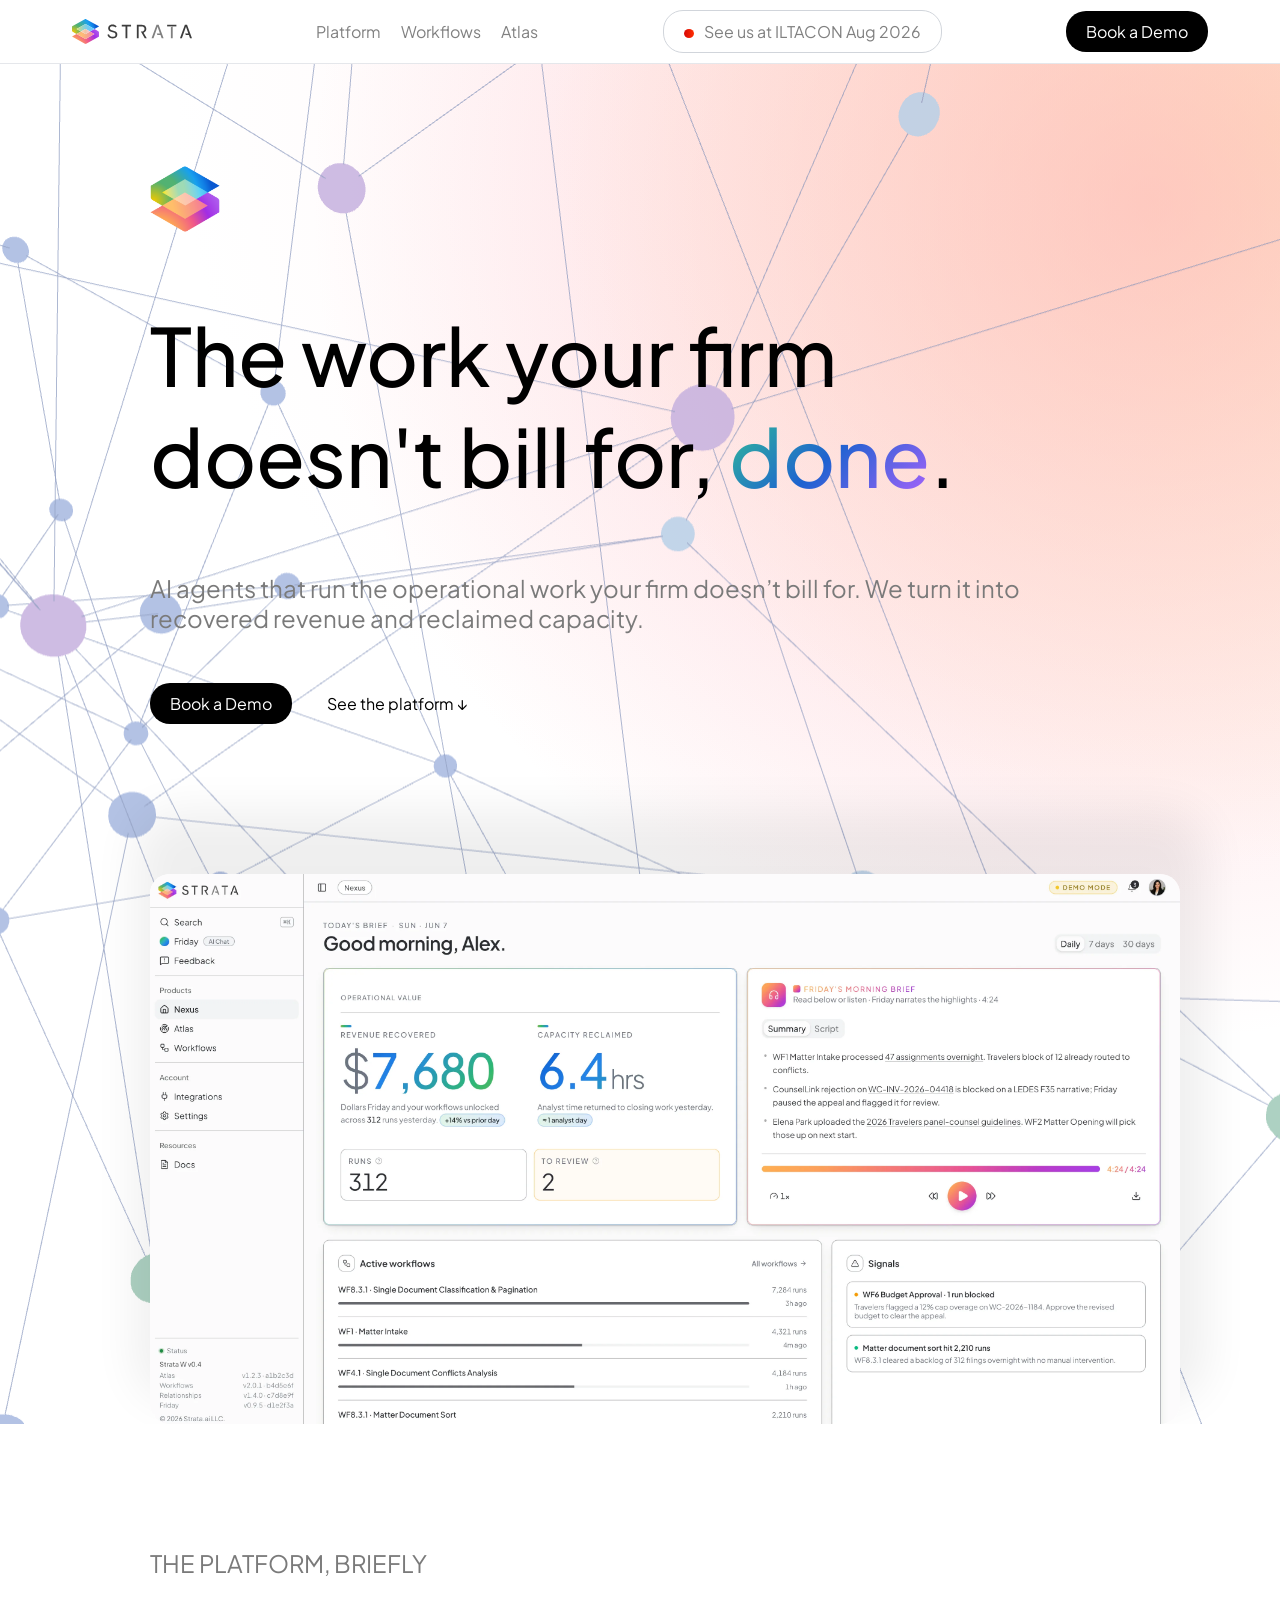
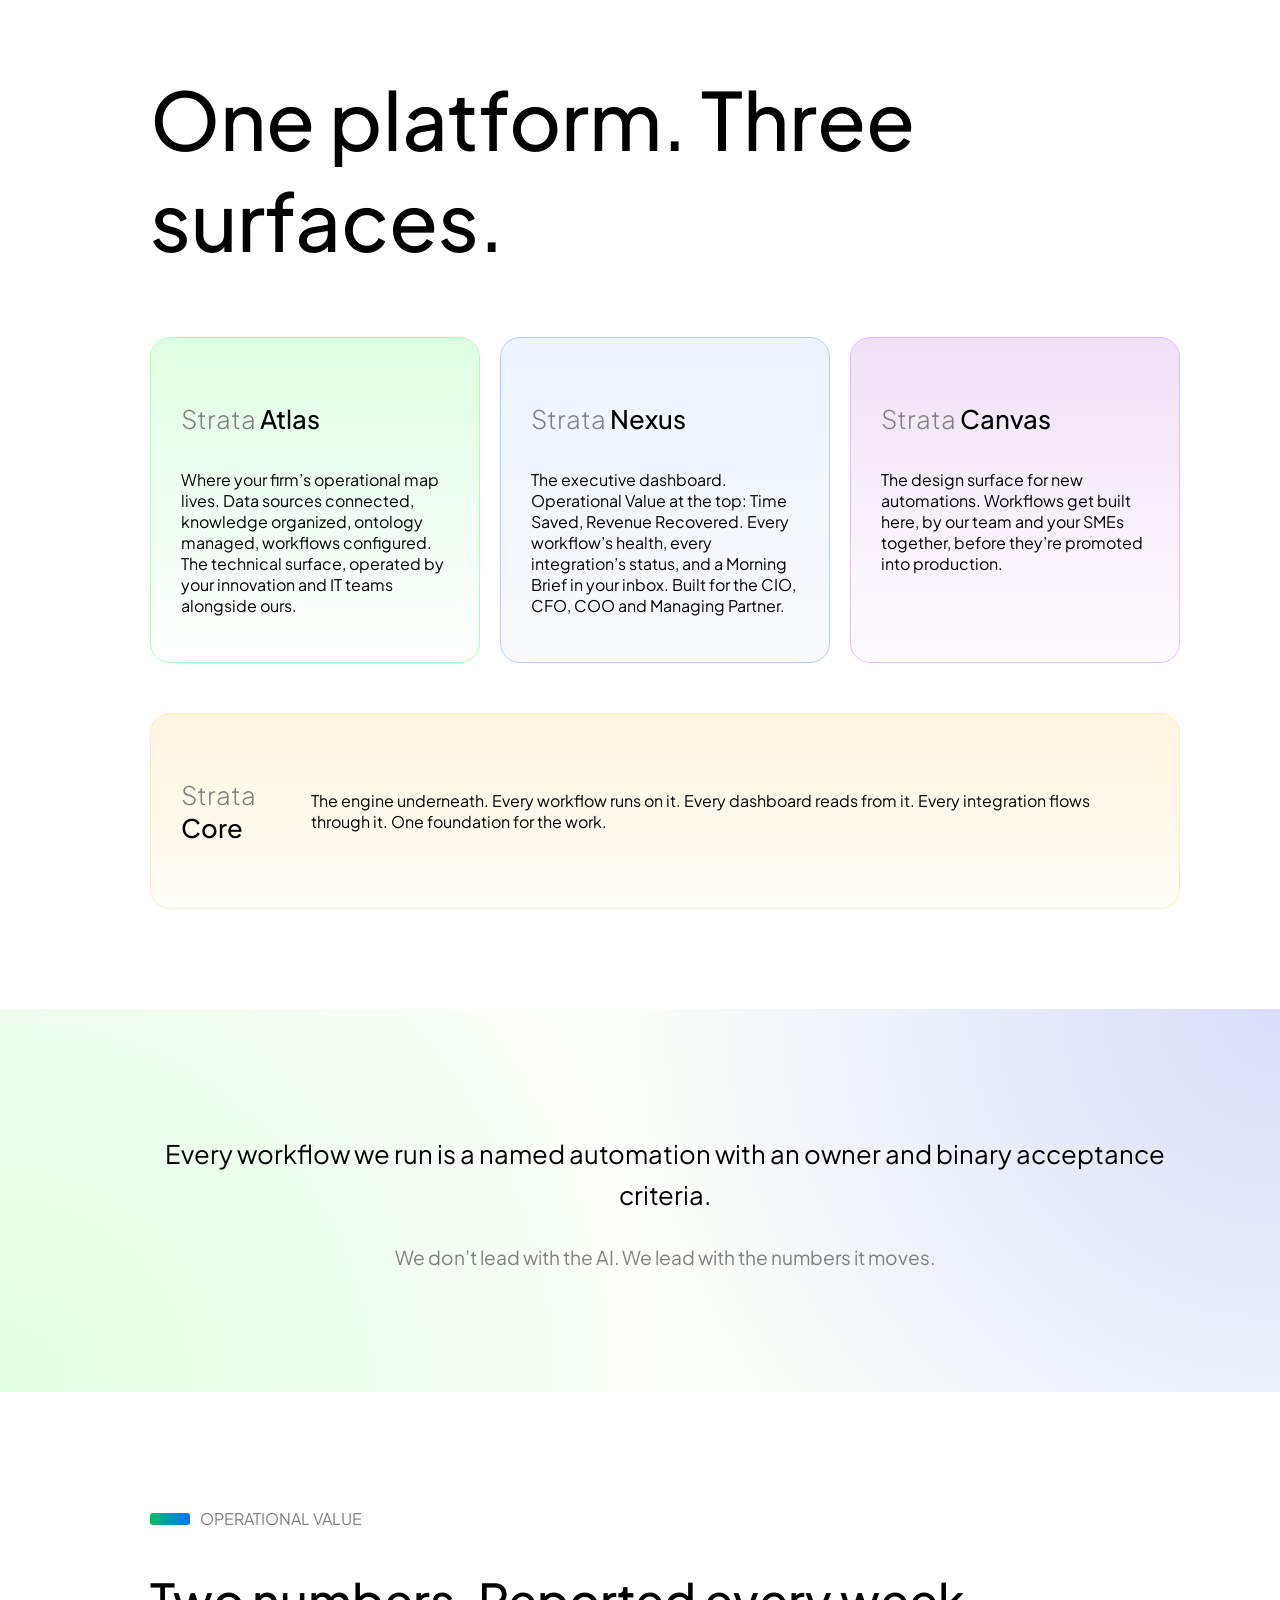
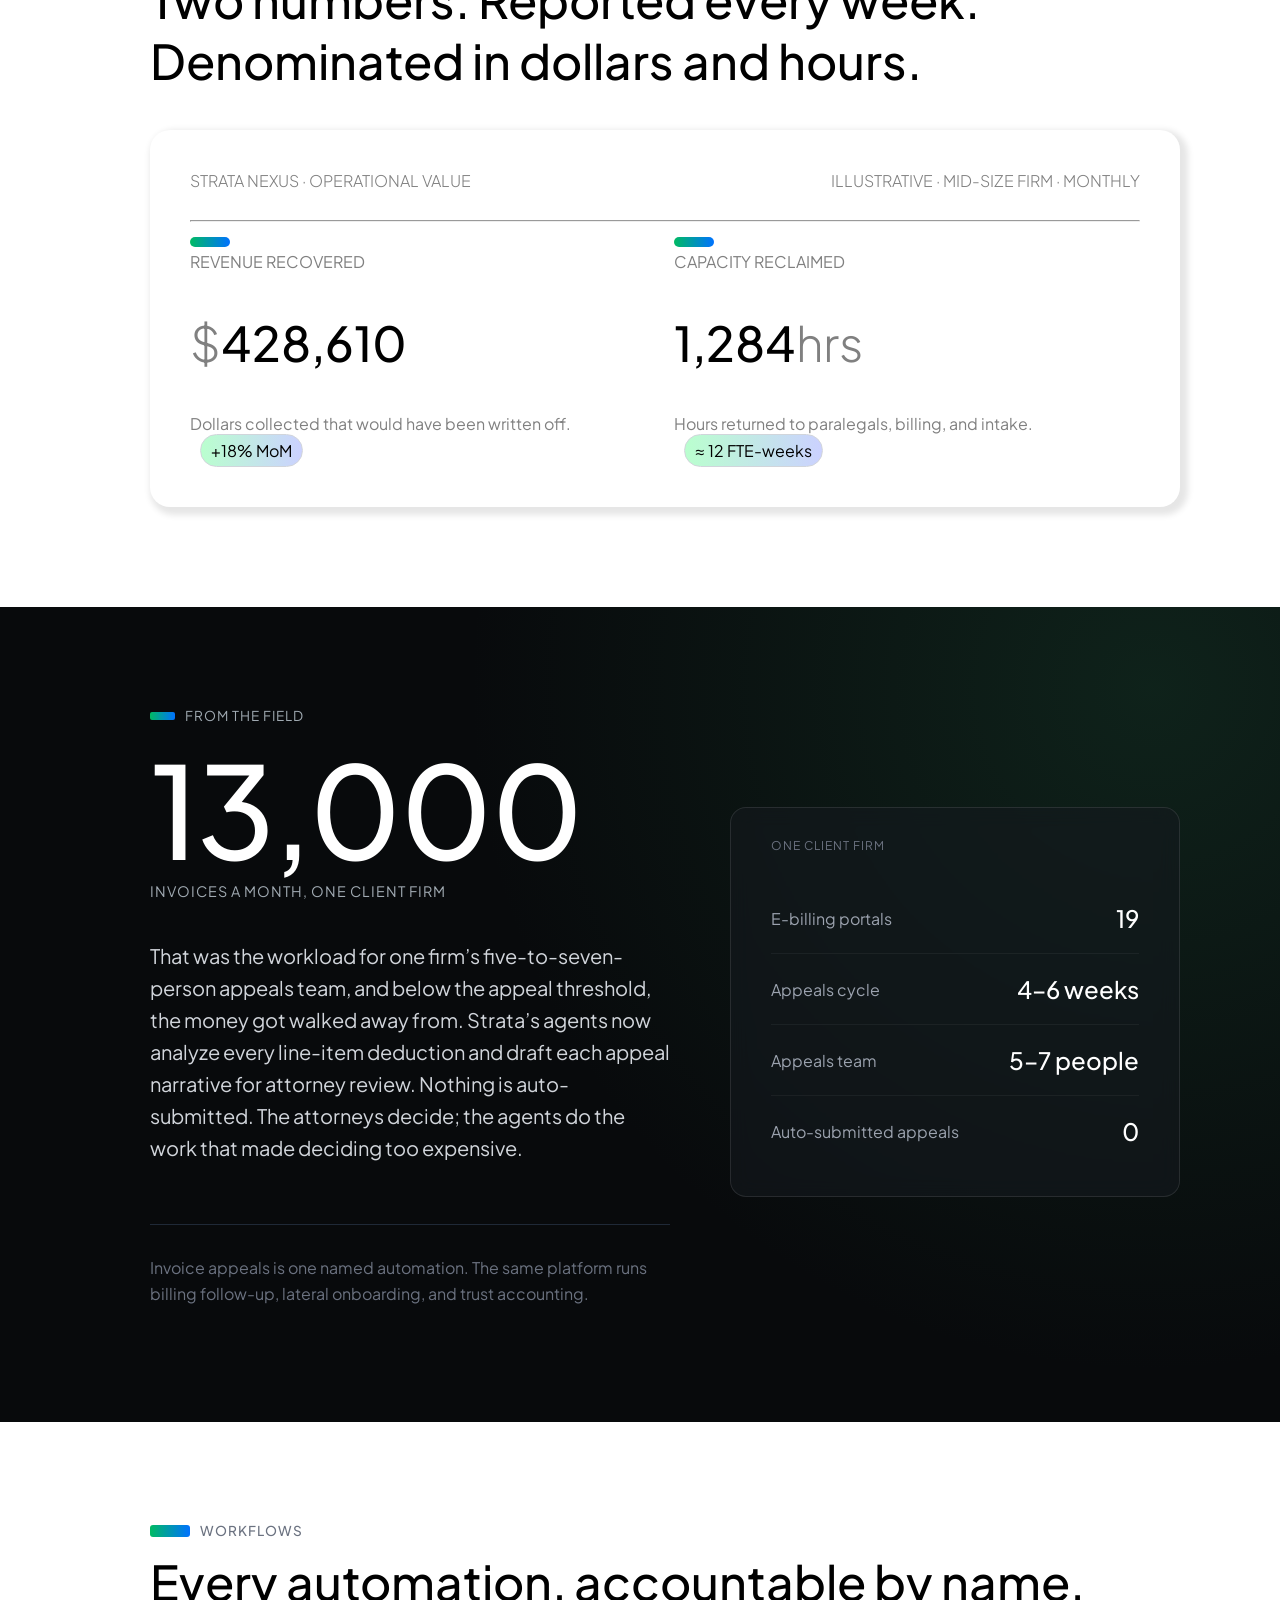
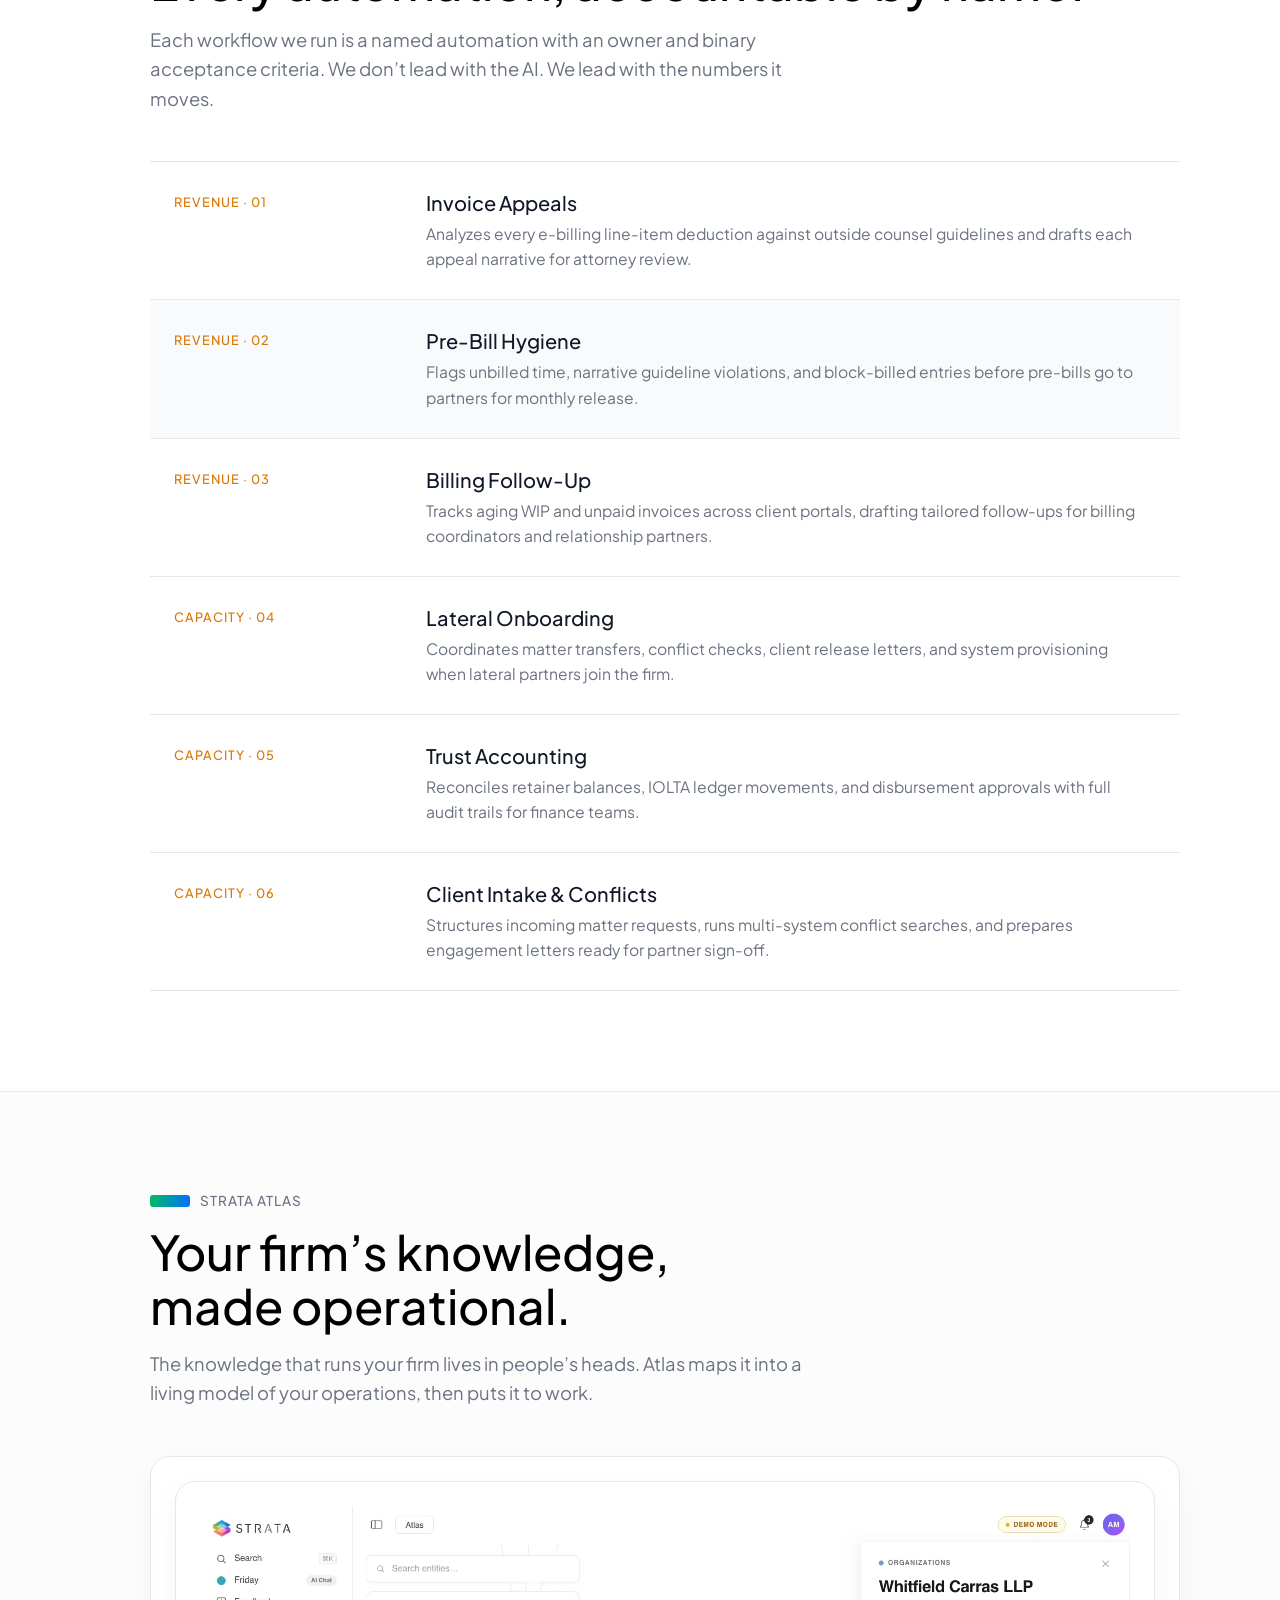
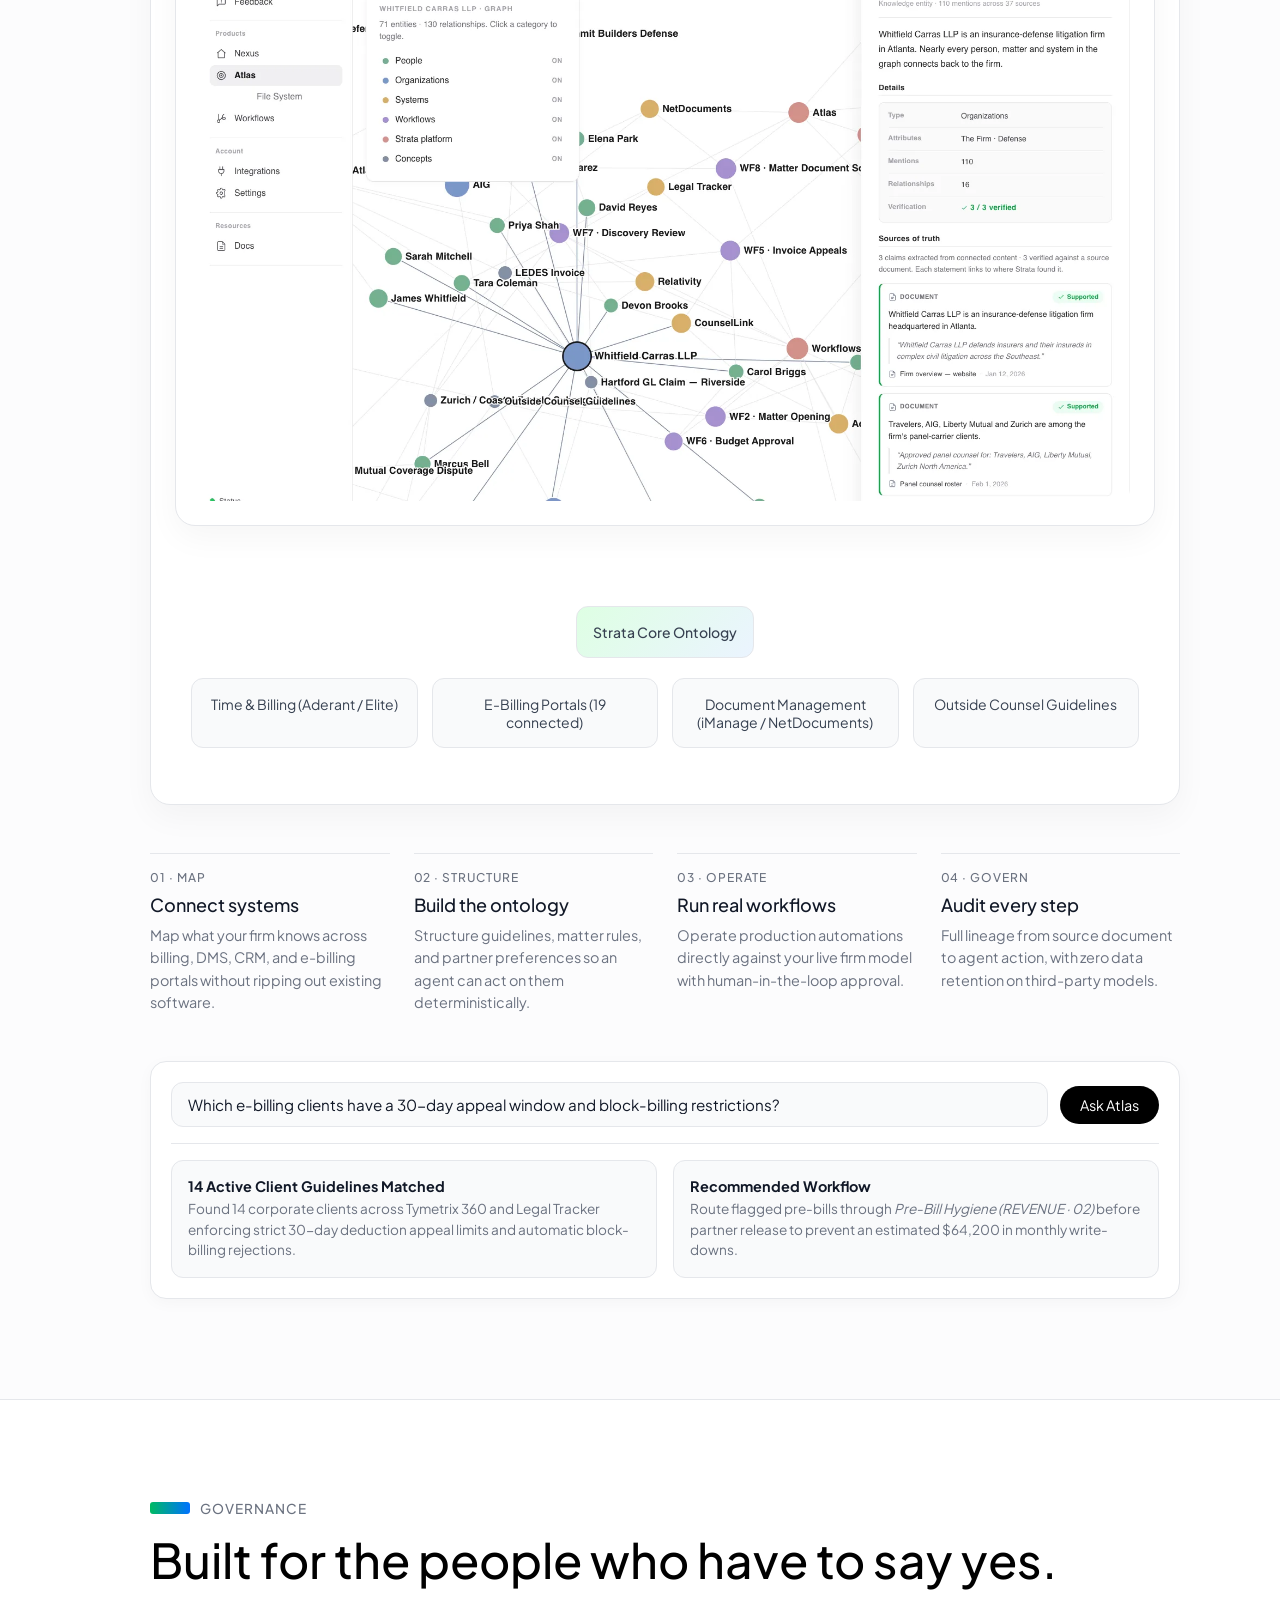
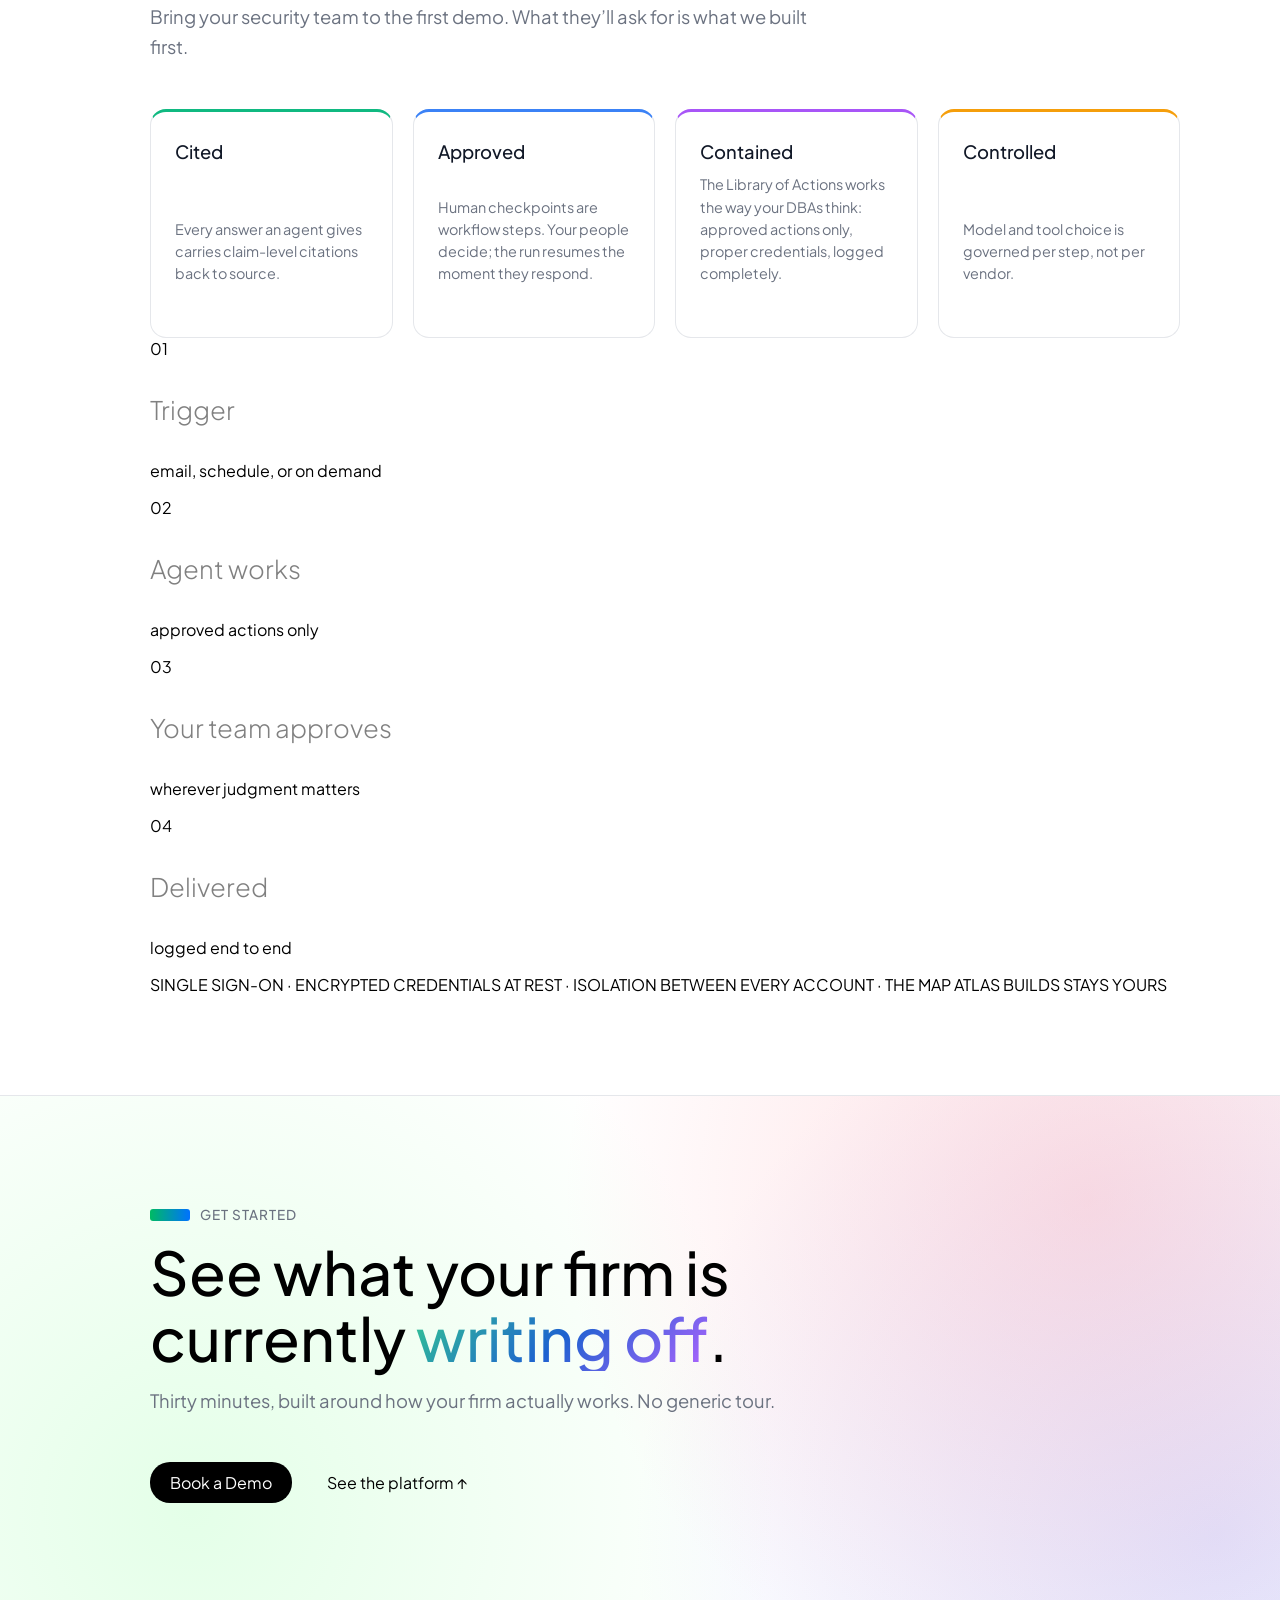
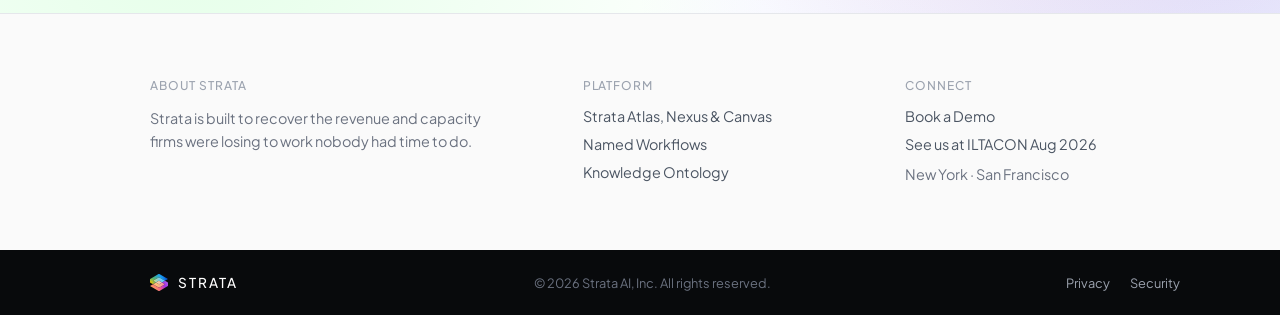
==== commit da19cbf1: "texto governament linea" ====
--- a/index.html
+++ b/index.html
@@ -305,6 +305,55 @@
         </div>
       </div>
     </div>
+    <div class="workflow-section">
+  <!-- Fila de los 4 pasos con línea superior -->
+  <div class="workflow-steps">
+    <div class="step-item step-1">
+      <div class="step-header">
+        <span class="step-number">01</span>
+        <div class="step-line"></div>
+      </div>
+      <h4 class="step-title">Trigger</h4>
+      <p class="step-desc">email, schedule, or on demand</p>
+    </div>
+
+    <div class="step-item step-2">
+      <div class="step-header">
+        <span class="step-number">02</span>
+        <div class="step-line"></div>
+      </div>
+      <h4 class="step-title">Agent works</h4>
+      <p class="step-desc">approved actions only</p>
+    </div>
+
+    <div class="step-item step-3">
+      <div class="step-header">
+        <span class="step-number">03</span>
+        <div class="step-line"></div>
+      </div>
+      <h4 class="step-title">Your team approves</h4>
+      <p class="step-desc">wherever judgment matters</p>
+    </div>
+
+    <div class="step-item step-4">
+      <div class="step-header">
+        <span class="step-number">04</span>
+        <div class="step-line"></div>
+      </div>
+      <h4 class="step-title">Delivered</h4>
+      <p class="step-desc">logged end to end</p>
+    </div>
+  </div>
+  <div class="security-footer">
+    <span>SINGLE SIGN-ON</span>
+    <span class="dot">·</span>
+    <span>ENCRYPTED CREDENTIALS AT REST</span>
+    <span class="dot">·</span>
+    <span>ISOLATION BETWEEN EVERY ACCOUNT</span>
+    <span class="dot">·</span>
+    <span>THE MAP ATLAS BUILDS STAYS YOURS</span>
+  </div>
+</div>
   </section>
   <section class="cta-final">
     <div class="cta-final__inner">
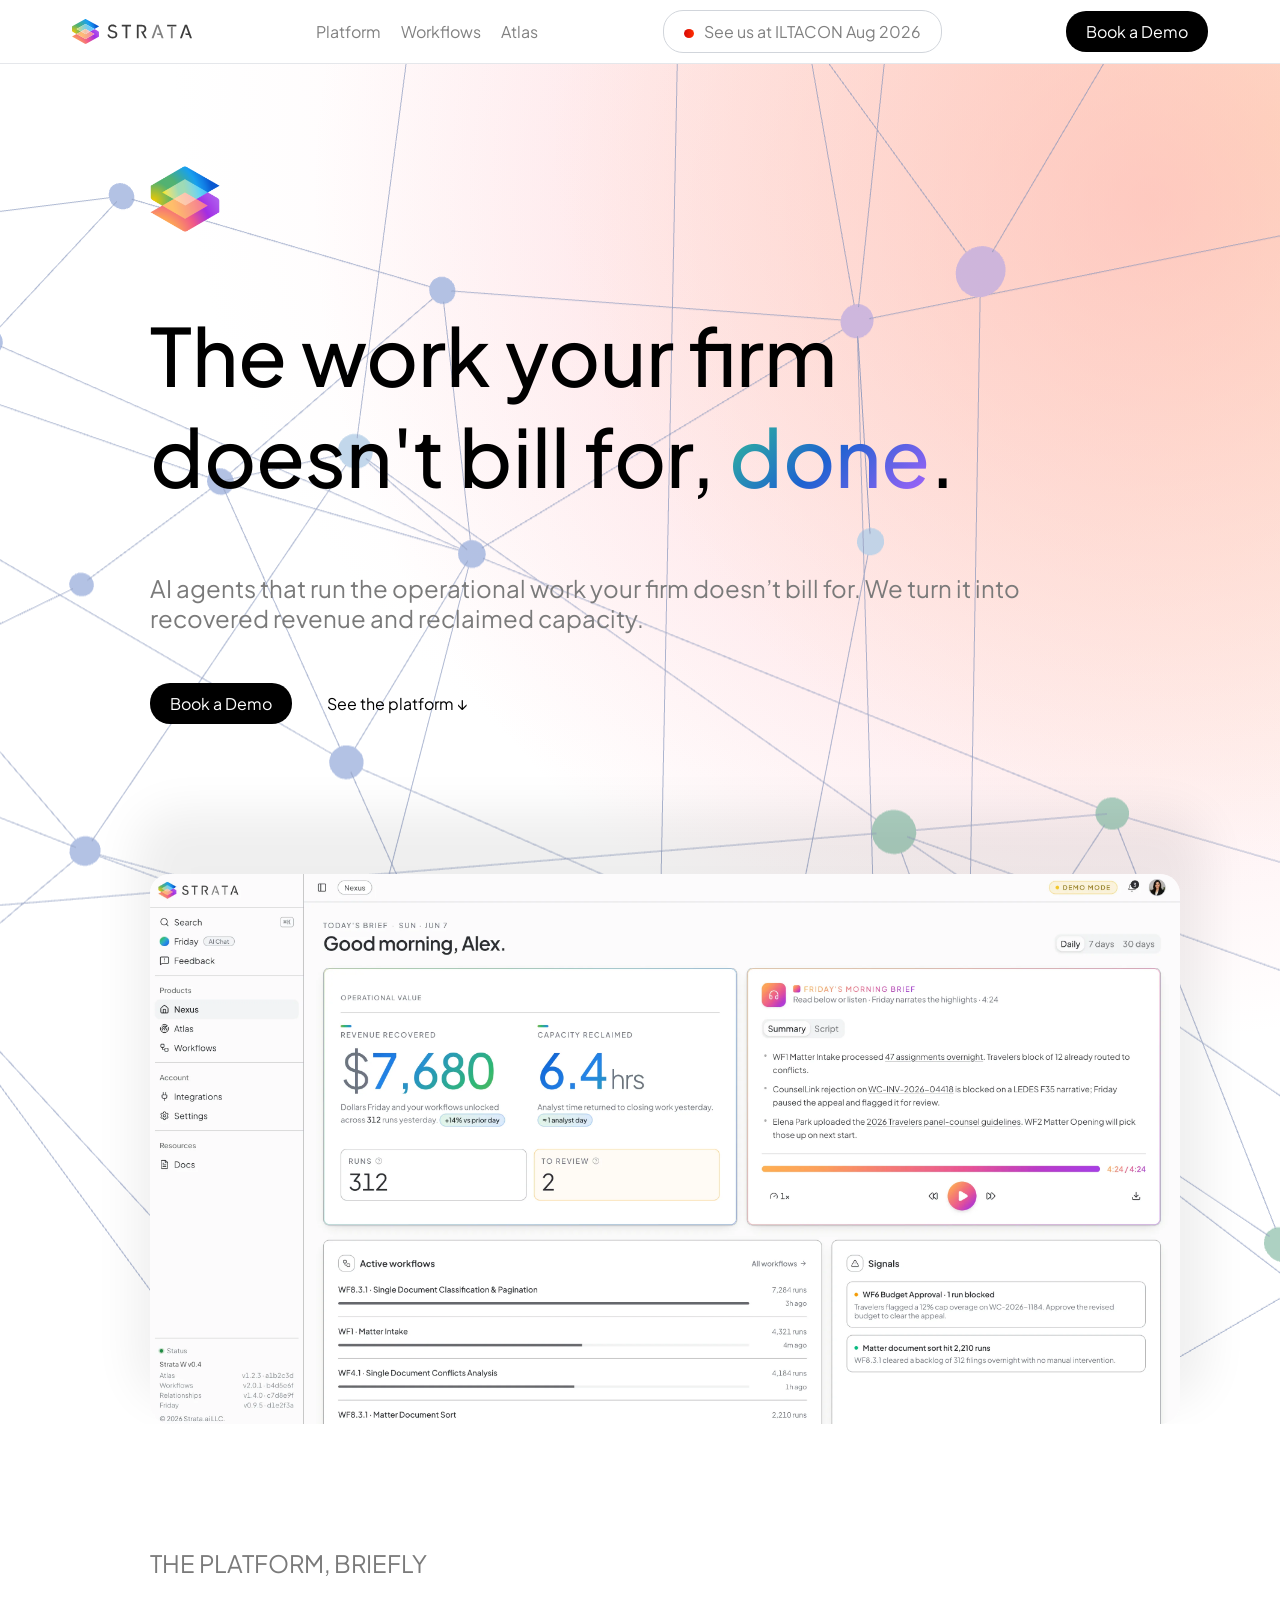
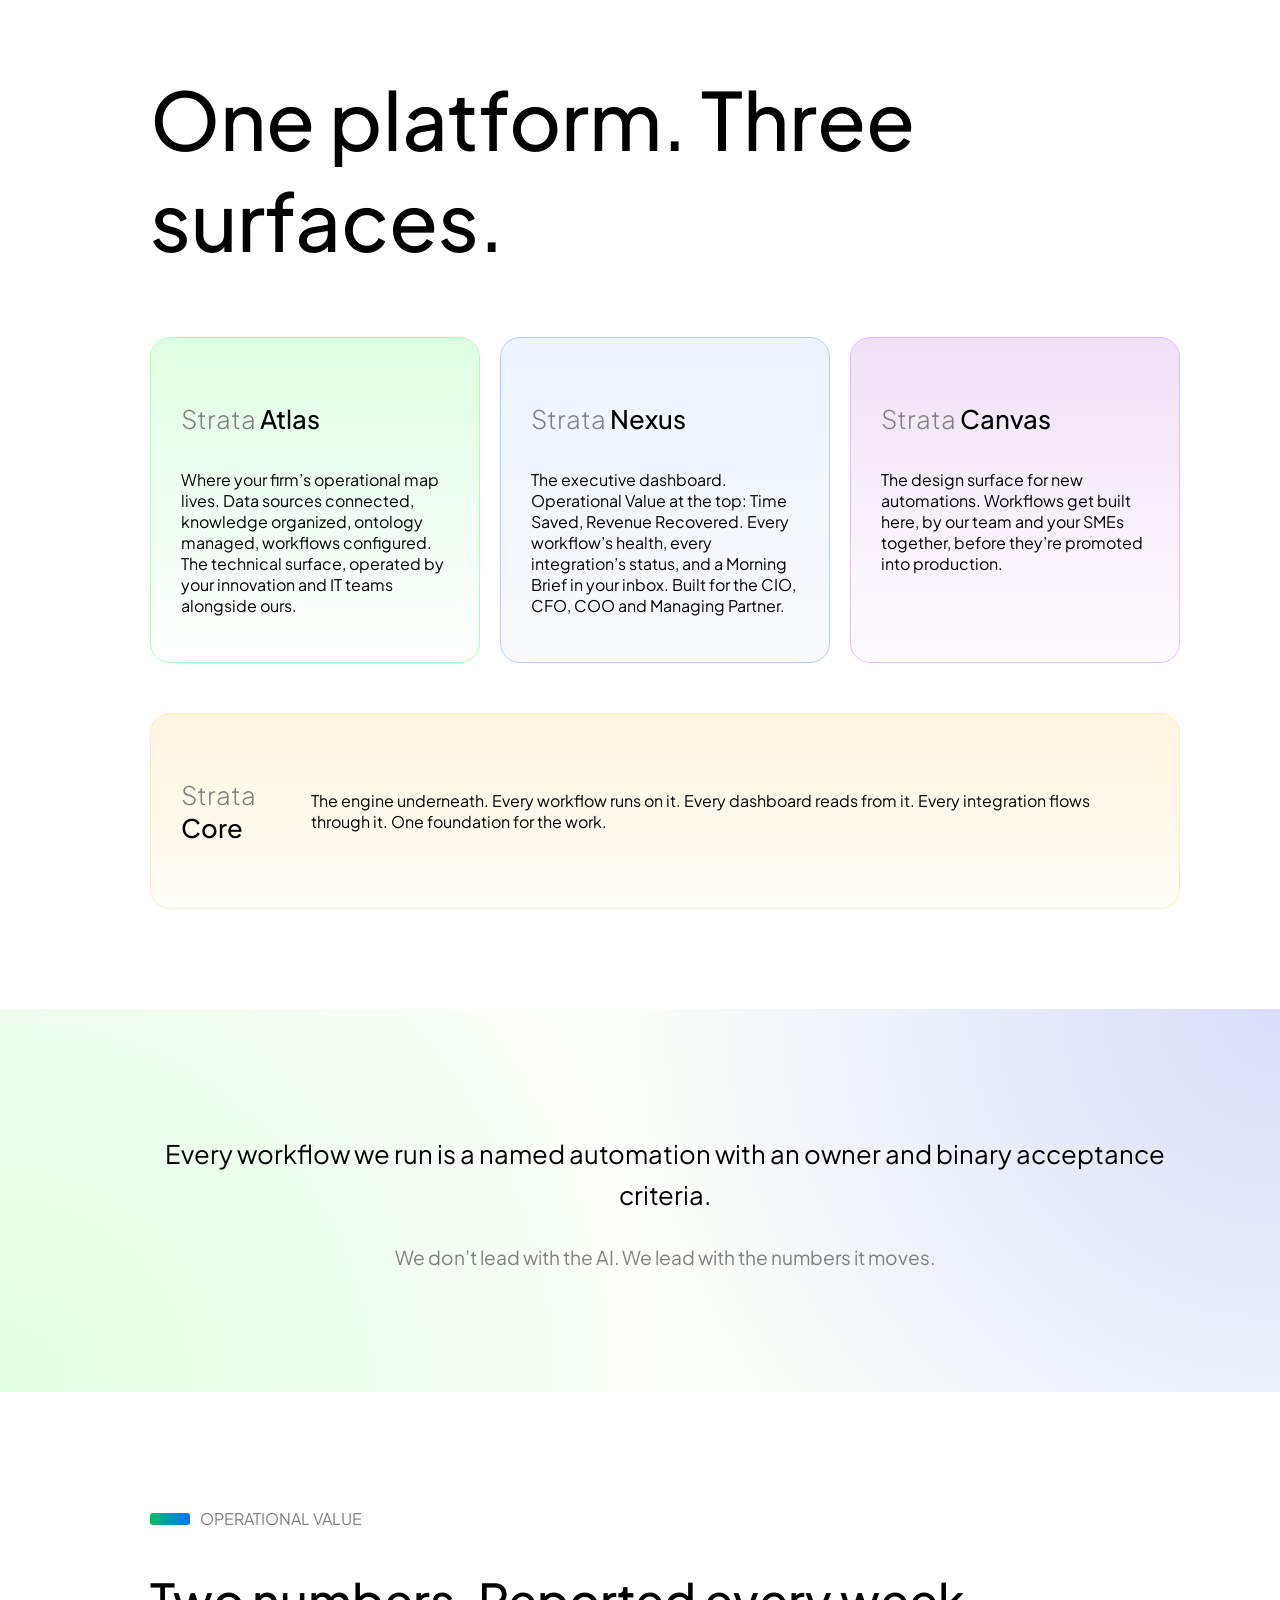
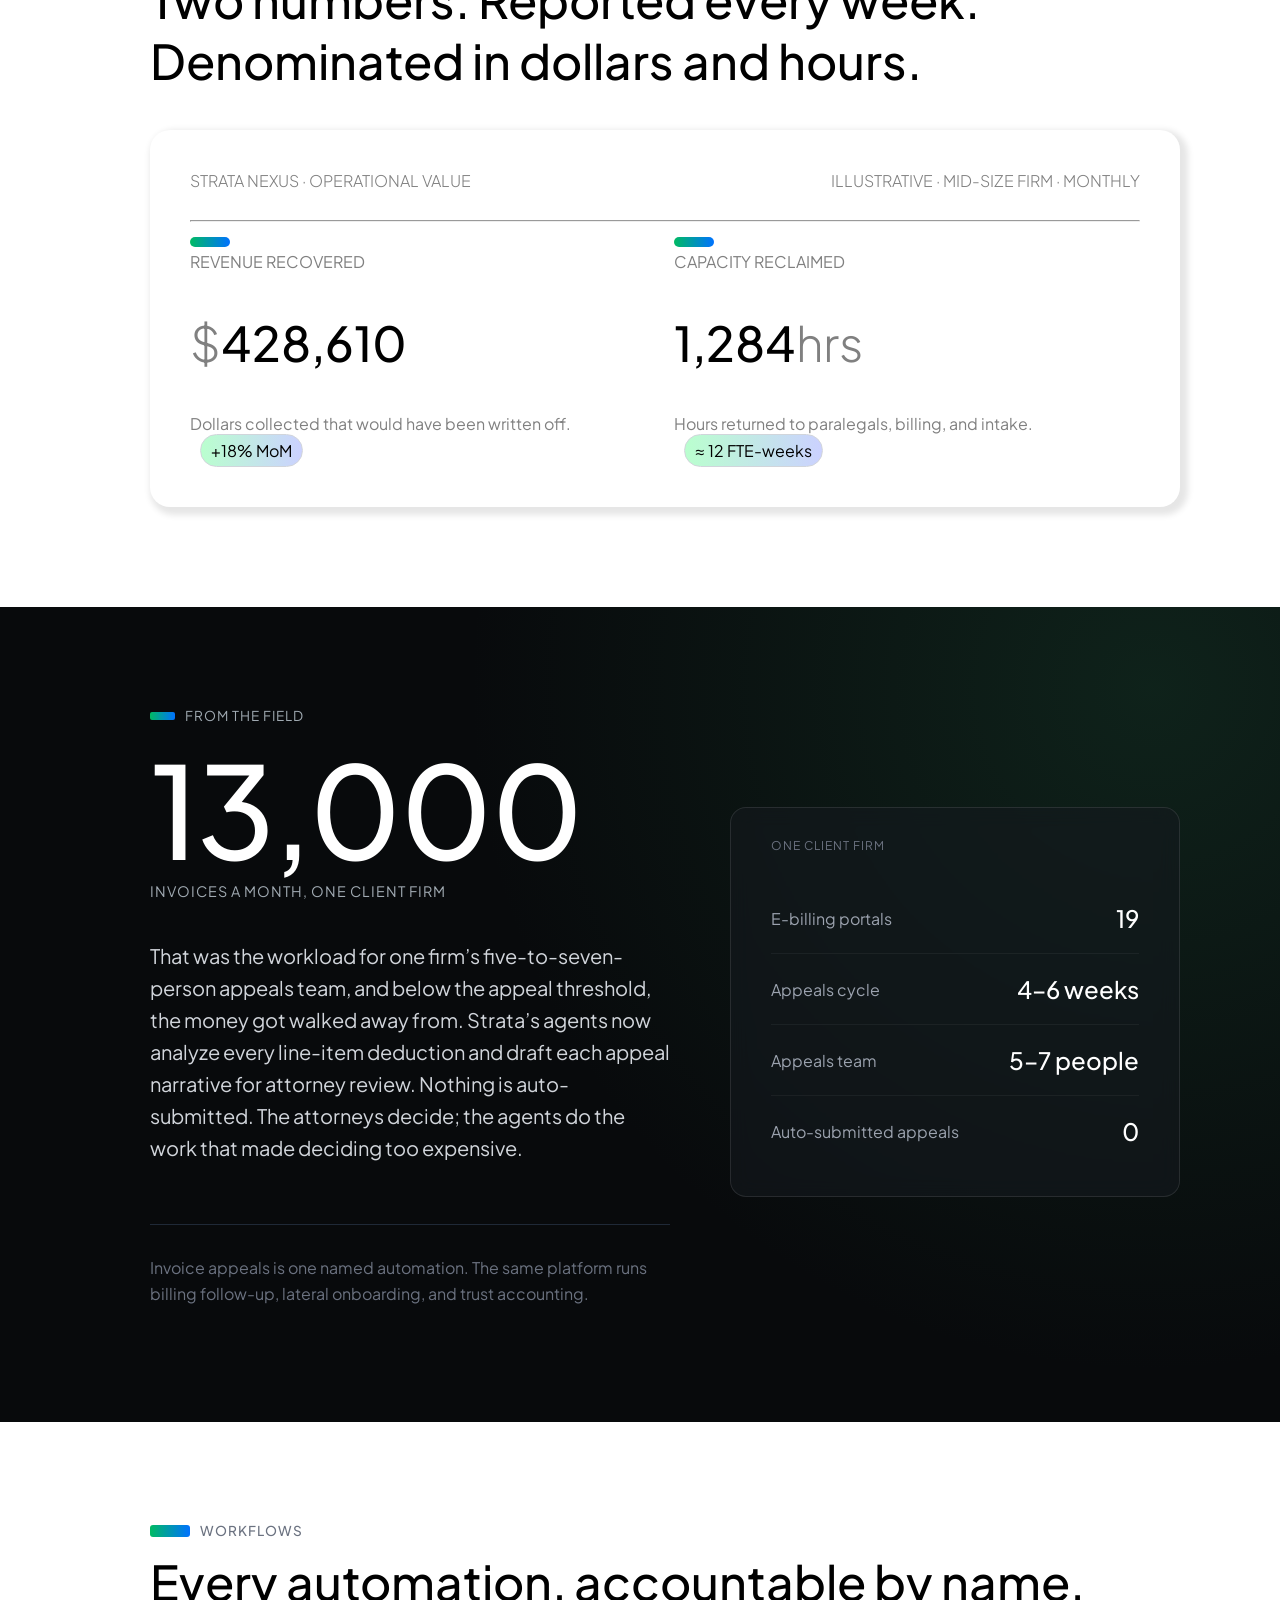
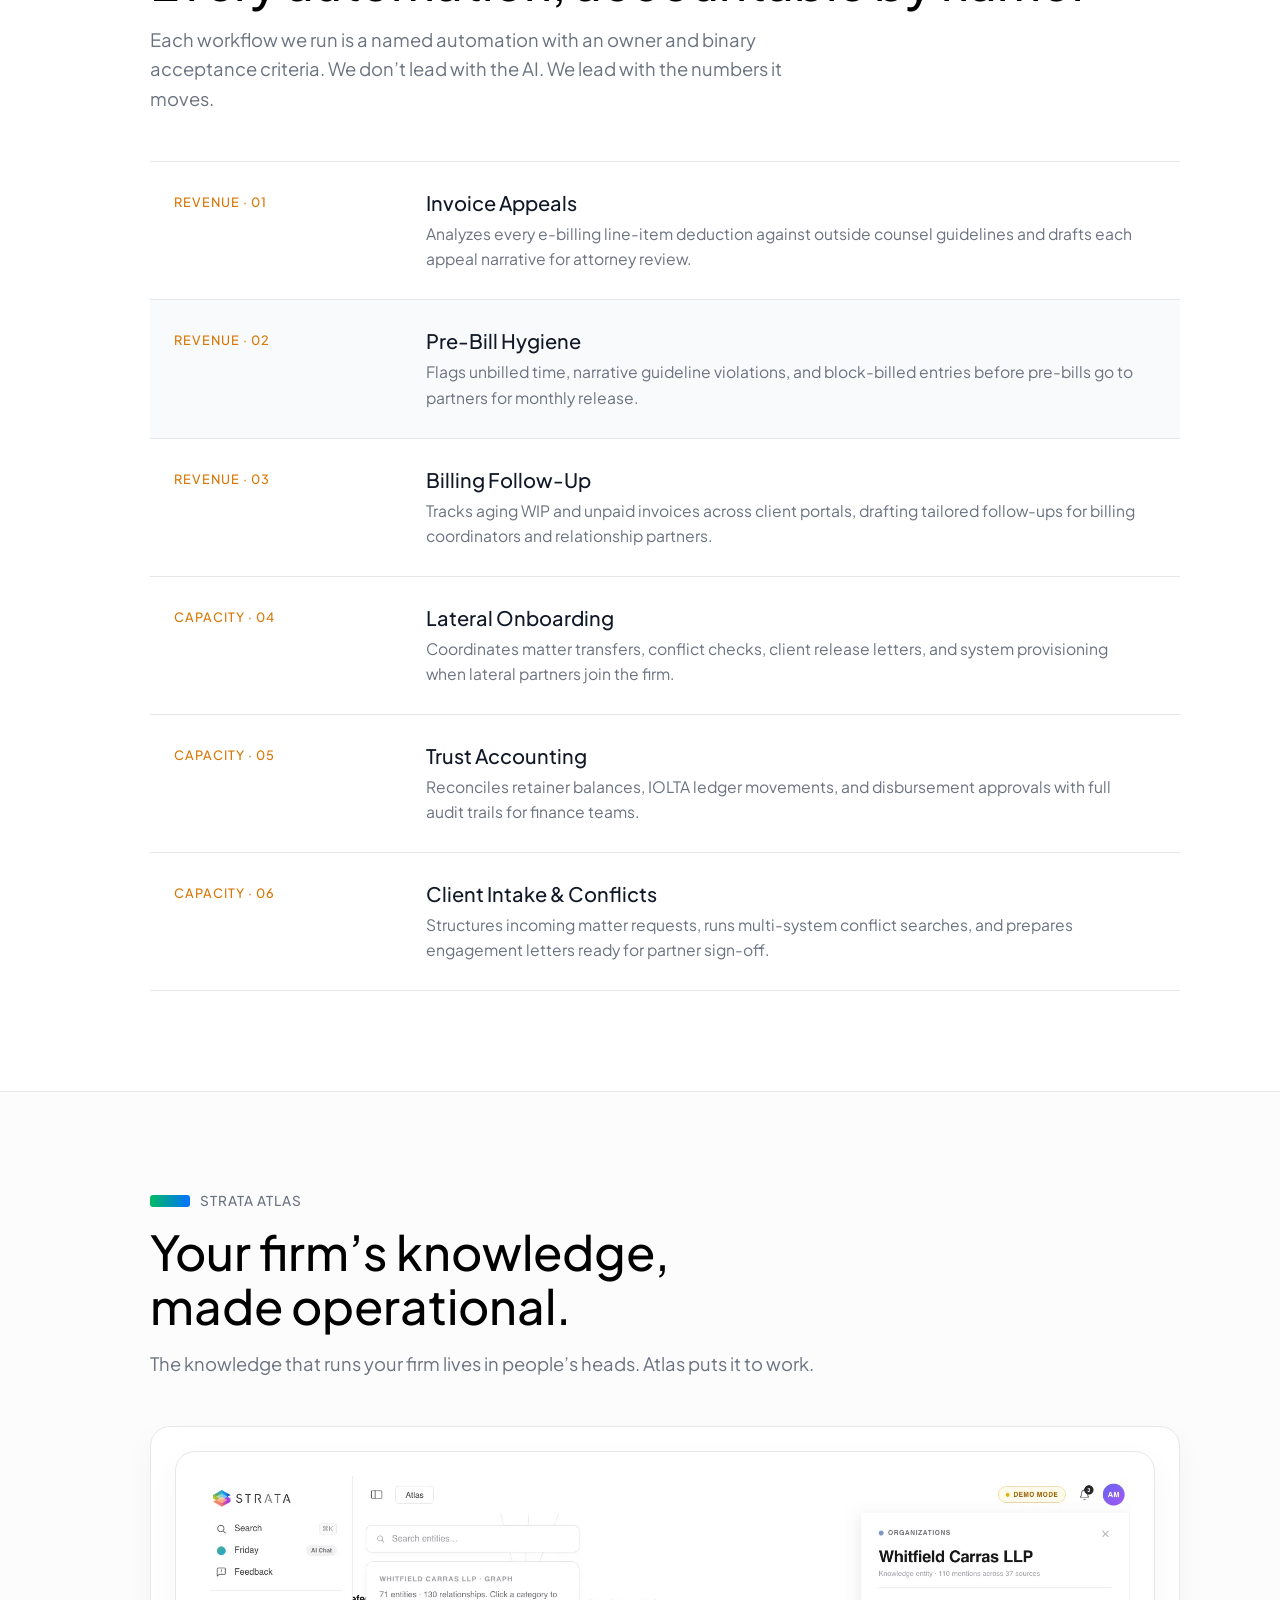
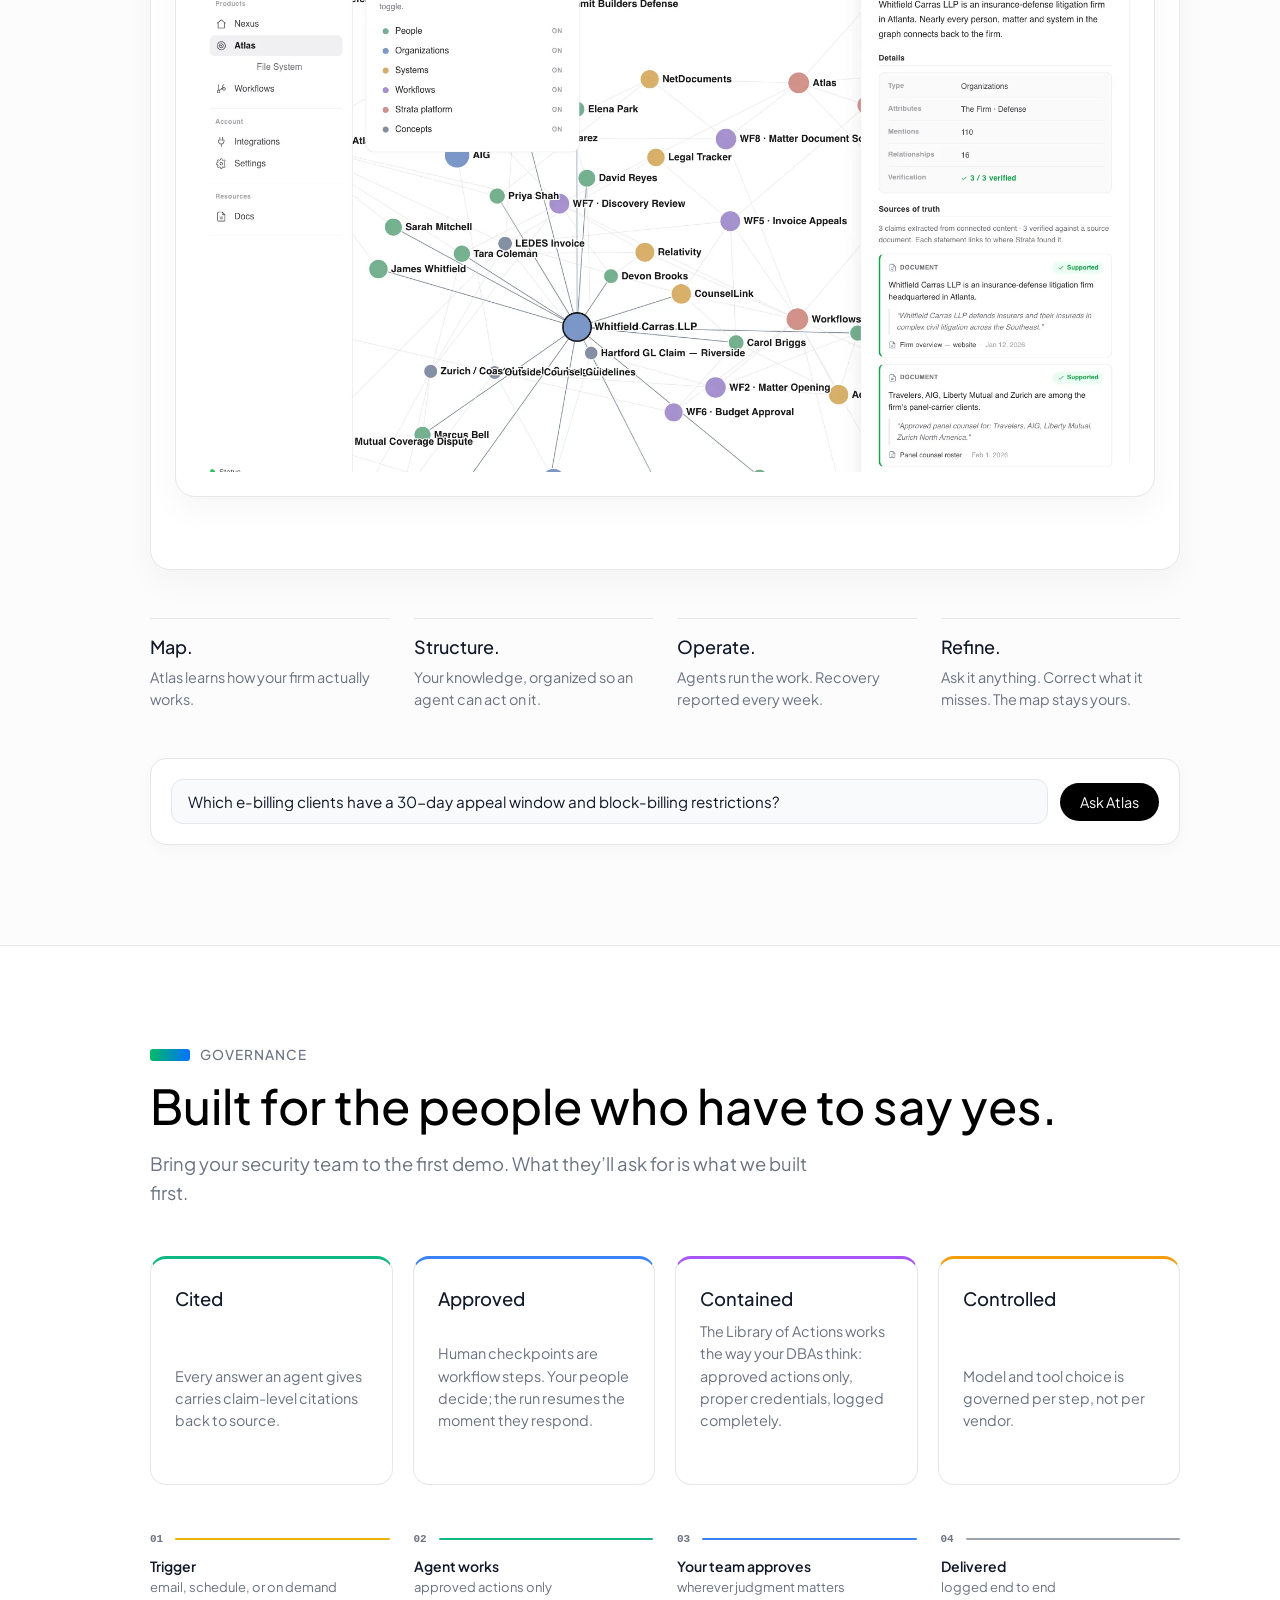
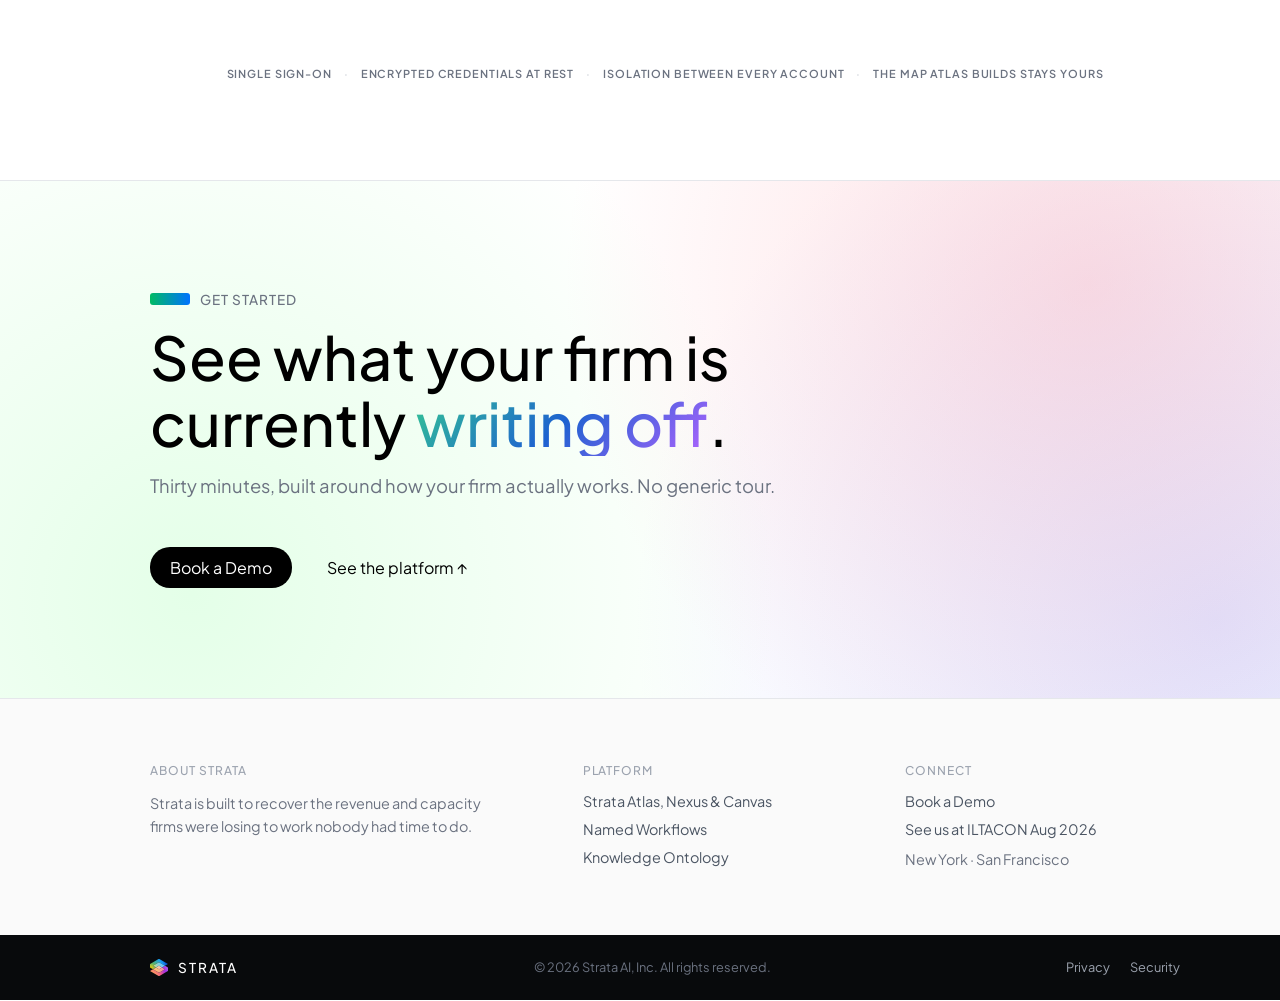
==== commit 17dc1d7e: "strata atlas" ====
--- a/index.html
+++ b/index.html
@@ -209,7 +209,7 @@
       </div>
       <h1>Your firm’s knowledge,<br>made operational.</h1>
       <p class="atlas-subtitle">
-        The knowledge that runs your firm lives in people’s heads. Atlas maps it into a living model of your operations, then puts it to work.
+        The knowledge that runs your firm lives in people’s heads. Atlas puts it to work.
       </p>
     </div>
 
@@ -217,41 +217,30 @@
      <div class="atlas-visual">
       <img src="assets/img/atlas-screenshot.webp" alt="Strata Atlas Knowledge Graph" />
     </div>
-      <img src="assets/img/atlas-screenshot.png" alt="Strata Atlas Knowledge Graph" onerror="this.style.display='none'; this.nextElementSibling.style.display='grid';" />
-      <div class="atlas-fallback-map" style="display: none;">
-        <div class="atlas-node atlas-node--core">Strata Core Ontology</div>
-        <div class="atlas-nodes-grid">
-          <div class="atlas-node">Time & Billing (Aderant / Elite)</div>
-          <div class="atlas-node">E-Billing Portals (19 connected)</div>
-          <div class="atlas-node">Document Management (iManage / NetDocuments)</div>
-          <div class="atlas-node">Outside Counsel Guidelines</div>
         </div>
       </div>
     </div>
 
     <div class="atlas-pillars">
       <div class="atlas-pillar">
-        <span class="pillar-num">01 · MAP</span>
-        <h4>Connect systems</h4>
-        <p>Map what your firm knows across billing, DMS, CRM, and e-billing portals without ripping out existing software.</p>
+        <h4>Map.</h4>
+        <p>Atlas learns how your firm actually works.</p>
       </div>
 
       <div class="atlas-pillar">
-        <span class="pillar-num">02 · STRUCTURE</span>
-        <h4>Build the ontology</h4>
-        <p>Structure guidelines, matter rules, and partner preferences so an agent can act on them deterministically.</p>
+        <h4>Structure.</h4>
+        <p>Your knowledge, organized so an agent can act on it.</p>
       </div>
 
       <div class="atlas-pillar">
-        <span class="pillar-num">03 · OPERATE</span>
-        <h4>Run real workflows</h4>
-        <p>Operate production automations directly against your live firm model with human-in-the-loop approval.</p>
+        <h4>Operate.</h4>
+        <p>Agents run the work. Recovery reported every week.</p>
       </div>
 
       <div class="atlas-pillar">
-        <span class="pillar-num">04 · GOVERN</span>
-        <h4>Audit every step</h4>
-        <p>Full lineage from source document to agent action, with zero data retention on third-party models.</p>
+        <h4>Refine.</h4>
+        <p>Ask it anything. Correct what it misses. The map stays yours.
+</p>
       </div>
     </div>
     <div class="atlas-query-box">
@@ -259,14 +248,6 @@
         <input type="text" value="Which e-billing clients have a 30-day appeal window and block-billing restrictions?" aria-label="Ask Strata Atlas" />
         <button type="submit" class="negro">Ask Atlas</button>
       </form>
-      <div id="atlasAnswer" class="atlas-query-result">
-        <div class="atlas-result-card">
-          <strong>14 Active Client Guidelines Matched</strong>
-          <p>Found 14 corporate clients across Tymetrix 360 and Legal Tracker enforcing strict 30-day deduction appeal limits and automatic block-billing rejections.</p>
-        </div>
-        <div class="atlas-result-card">
-          <strong>Recommended Workflow</strong>
-          <p>Route flagged pre-bills through <em>Pre-Bill Hygiene (REVENUE · 02)</em> before partner release to prevent an estimated $64,200 in monthly write-downs.</p>
         </div>
       </div>
     </div>
@@ -306,7 +287,7 @@
       </div>
     </div>
     <div class="workflow-section">
-  <!-- Fila de los 4 pasos con línea superior -->
+
   <div class="workflow-steps">
     <div class="step-item step-1">
       <div class="step-header">
--- a/estils.css
+++ b/estils.css
@@ -980,32 +980,6 @@
   text-align: center;
 }
 
-.atlas-node--core {
-  display: inline-block;
-  margin: 0 auto;
-  padding: 12px 24px;
-  border-radius: 999px;
-  background: linear-gradient(135deg, #deffe3, #ebf4ff);
-  border: 1px solid #b3ccff;
-  font-weight: 500;
-  color: #111827;
-}
-
-.atlas-nodes-grid {
-  display: grid;
-  grid-template-columns: repeat(4, 1fr);
-  gap: 14px;
-}
-
-.atlas-node {
-  padding: 16px;
-  border-radius: 12px;
-  background-color: #f9fafb;
-  border: 1px solid var(--line);
-  font-size: 0.875rem;
-  color: #374151;
-}
-
 .atlas-pillars {
   display: grid;
   grid-template-columns: repeat(4, 1fr);
@@ -1075,35 +1049,7 @@
   font-size: 0.9rem;
 }
 
-.atlas-query-result {
-  display: grid;
-  grid-template-columns: 1fr 1fr;
-  gap: 16px;
-  margin-top: 16px;
-  padding-top: 16px;
-  border-top: 1px solid var(--line);
-}
-
-.atlas-result-card {
-  background-color: #f9fafb;
-  border: 1px solid var(--line);
-  border-radius: 12px;
-  padding: 16px;
-}
-
-.atlas-result-card strong {
-  display: block;
-  font-size: 0.9rem;
-  color: #111827;
-  margin-bottom: 4px;
-}
-
-.atlas-result-card p {
-  font-size: 0.85rem;
-  color: #6b7280;
-  line-height: 1.5;
-  margin: 0;
-}
+
 
 /* ROLES SECTION*/
 .roles-section {
@@ -1374,4 +1320,92 @@
   .footer-bottom {
     padding: 20px 18px;
   }
+}
+
+/*Governament*/
+
+.workflow-section {
+  max-width: 1100px; 
+  margin: 48px auto 0;
+  font-family: inherit;
+}
+
+
+.workflow-steps {
+  display: grid;
+  grid-template-columns: repeat(4, 1fr);
+  gap: 24px;
+  margin-bottom: 48px;
+}
+
+
+.step-header {
+  display: flex;
+  align-items: center;
+  gap: 12px;
+  margin-bottom: 12px;
+}
+
+.step-number {
+  font-size: 11px;
+  font-weight: 600;
+  color: #6b7280;
+  font-family: monospace;
+}
+
+.step-line {
+  height: 2px;
+  flex-grow: 1;
+  border-radius: 2px;
+}
+
+
+.step-1 .step-line { background-color: #eab308; } /* Amarillo/Dorado */
+.step-2 .step-line { background-color: #10b981; } /* Verde */
+.step-3 .step-line { background-color: #3b82f6; } /* Azul */
+.step-4 .step-line { background-color: #9ca3af; } /* Gris */
+
+
+.step-title {
+  font-size: 14px;
+  font-weight: 600;
+  color: #111827;
+  margin: 0 0 4px 0;
+}
+
+.step-desc {
+  font-size: 13px;
+  color: #6b7280;
+  margin: 0;
+}
+
+.security-footer {
+  display: flex;
+  flex-wrap: wrap;
+  justify-content: center;
+  align-items: center;
+  gap: 12px;
+  padding-top: 24px;
+  font-size: 11px;
+  font-weight: 600;
+  letter-spacing: 0.08em;
+  color: #6b7280;
+  text-transform: uppercase;
+}
+
+.security-footer .dot {
+  color: #d1d5db;
+}
+
+/*móviles */
+@media (max-width: 768px) {
+  .workflow-steps {
+    grid-template-columns: repeat(2, 1fr);
+  }
+}
+
+@media (max-width: 480px) {
+  .workflow-steps {
+    grid-template-columns: 1fr;
+  }
 }
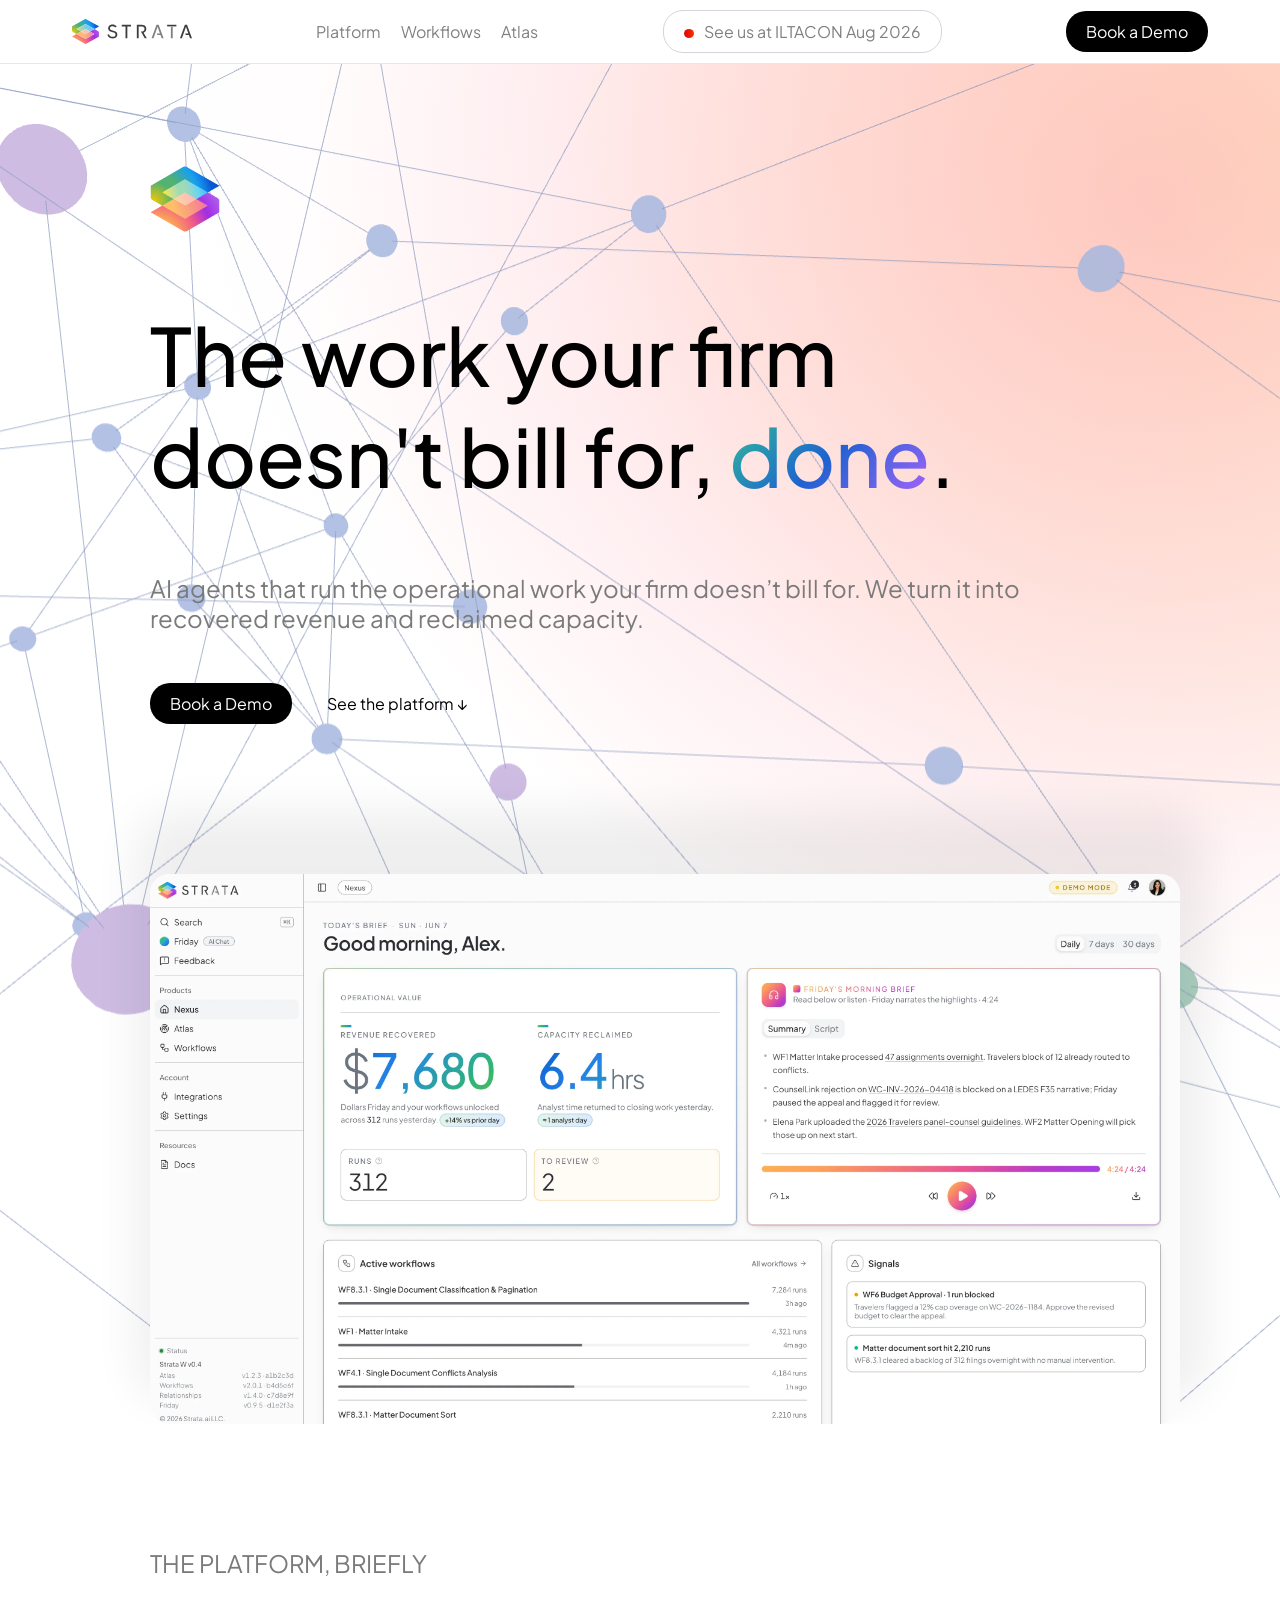
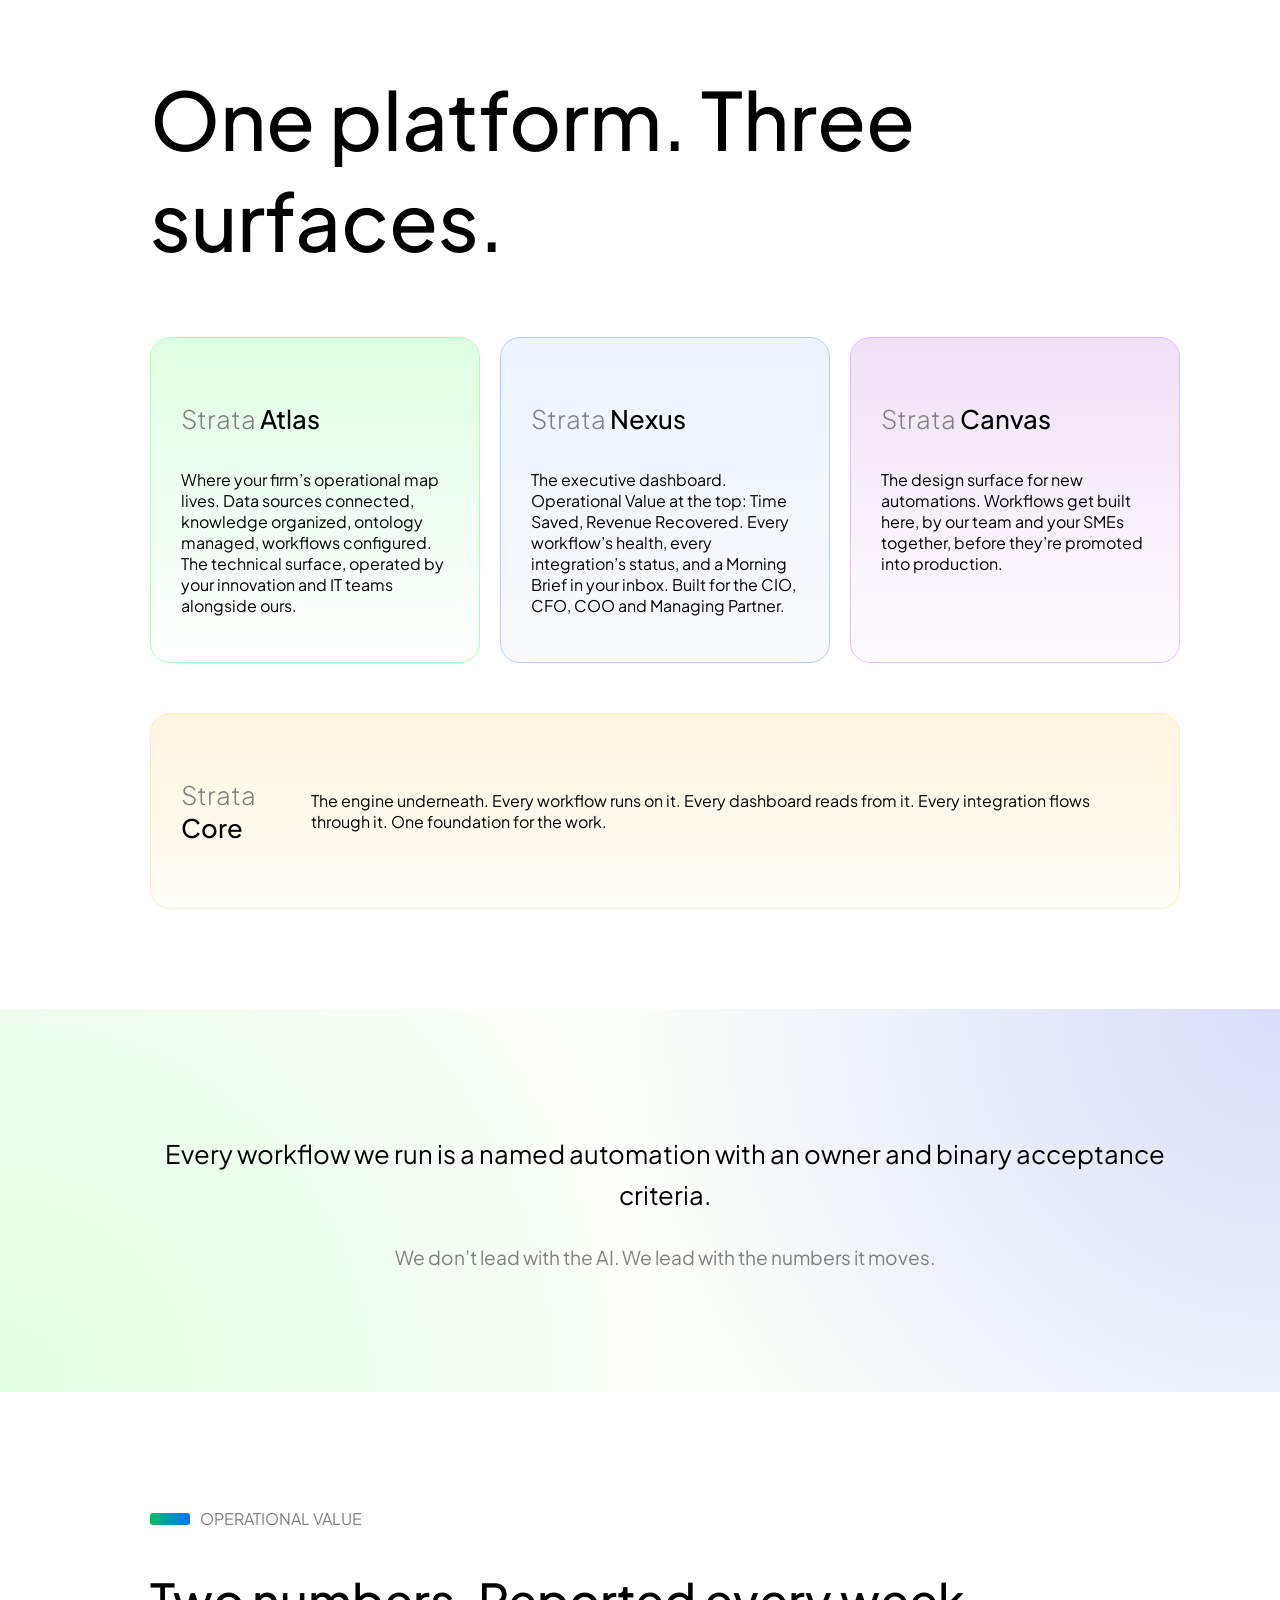
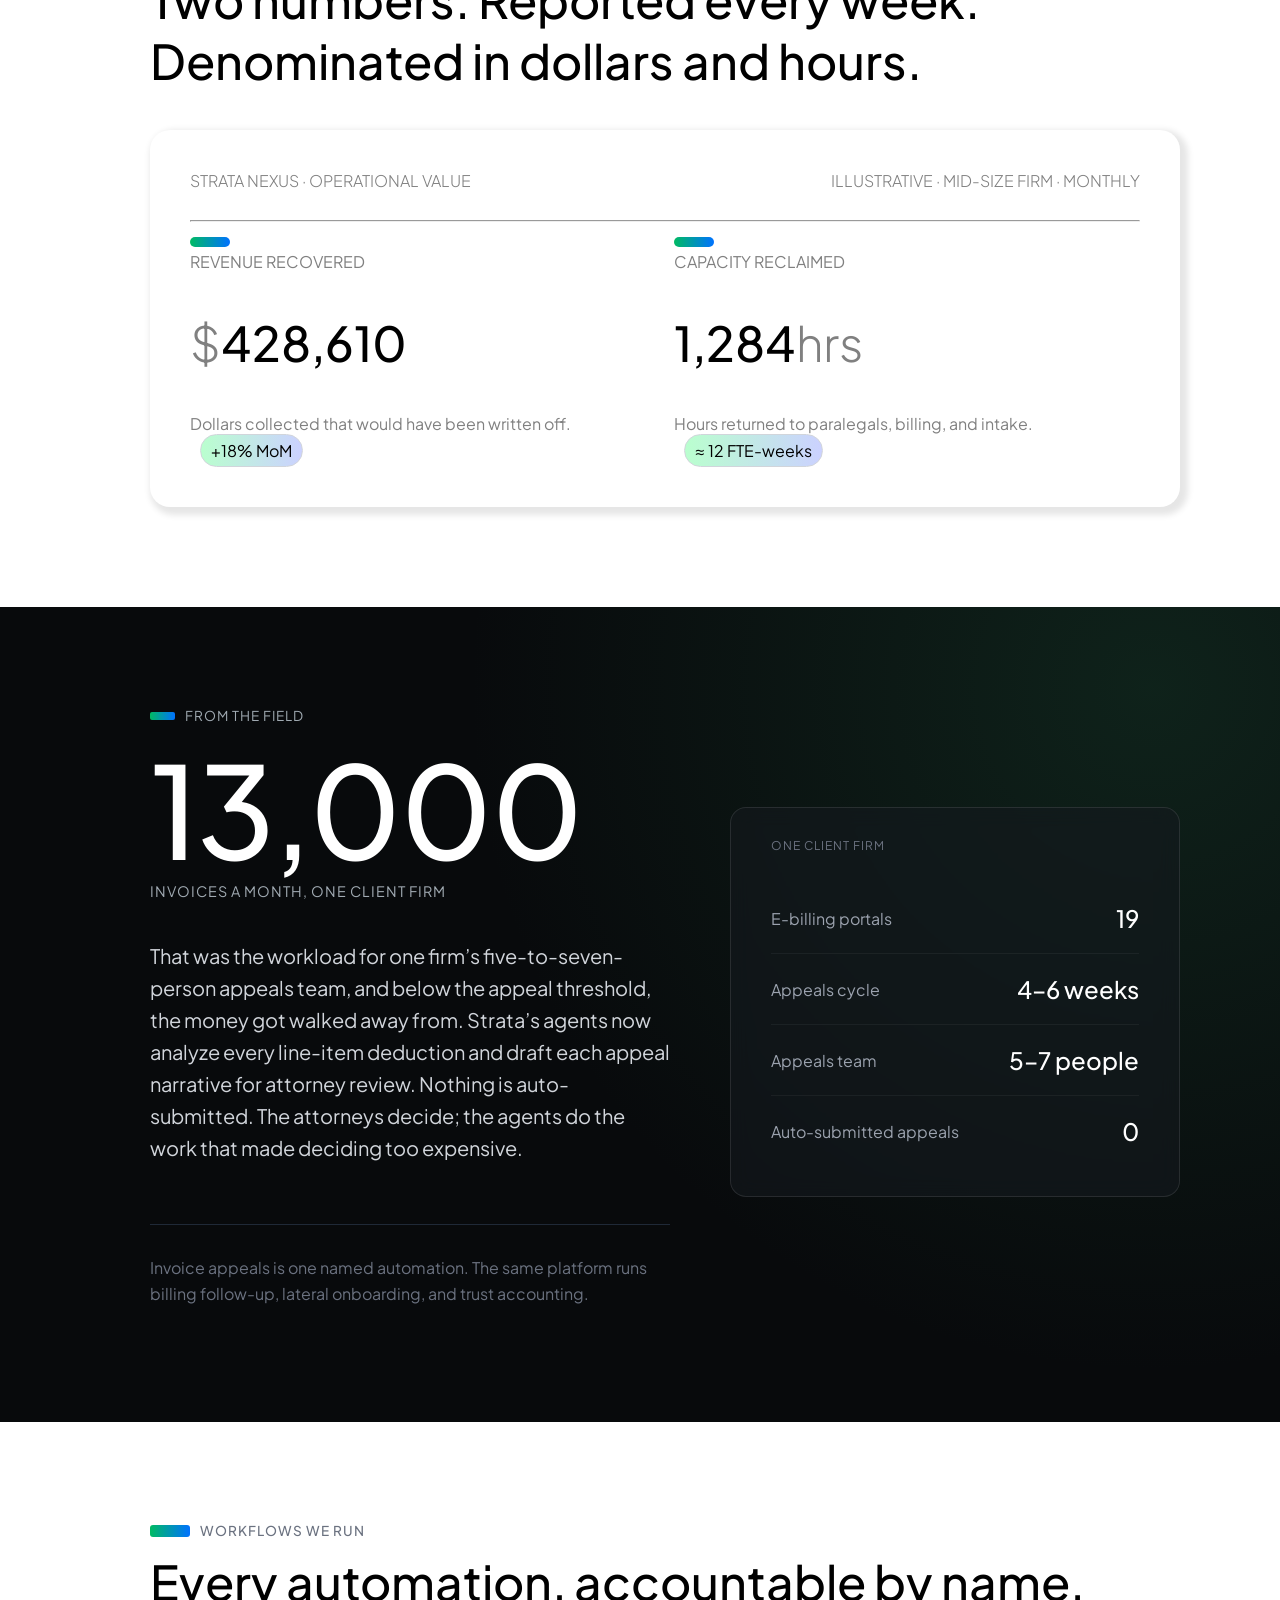
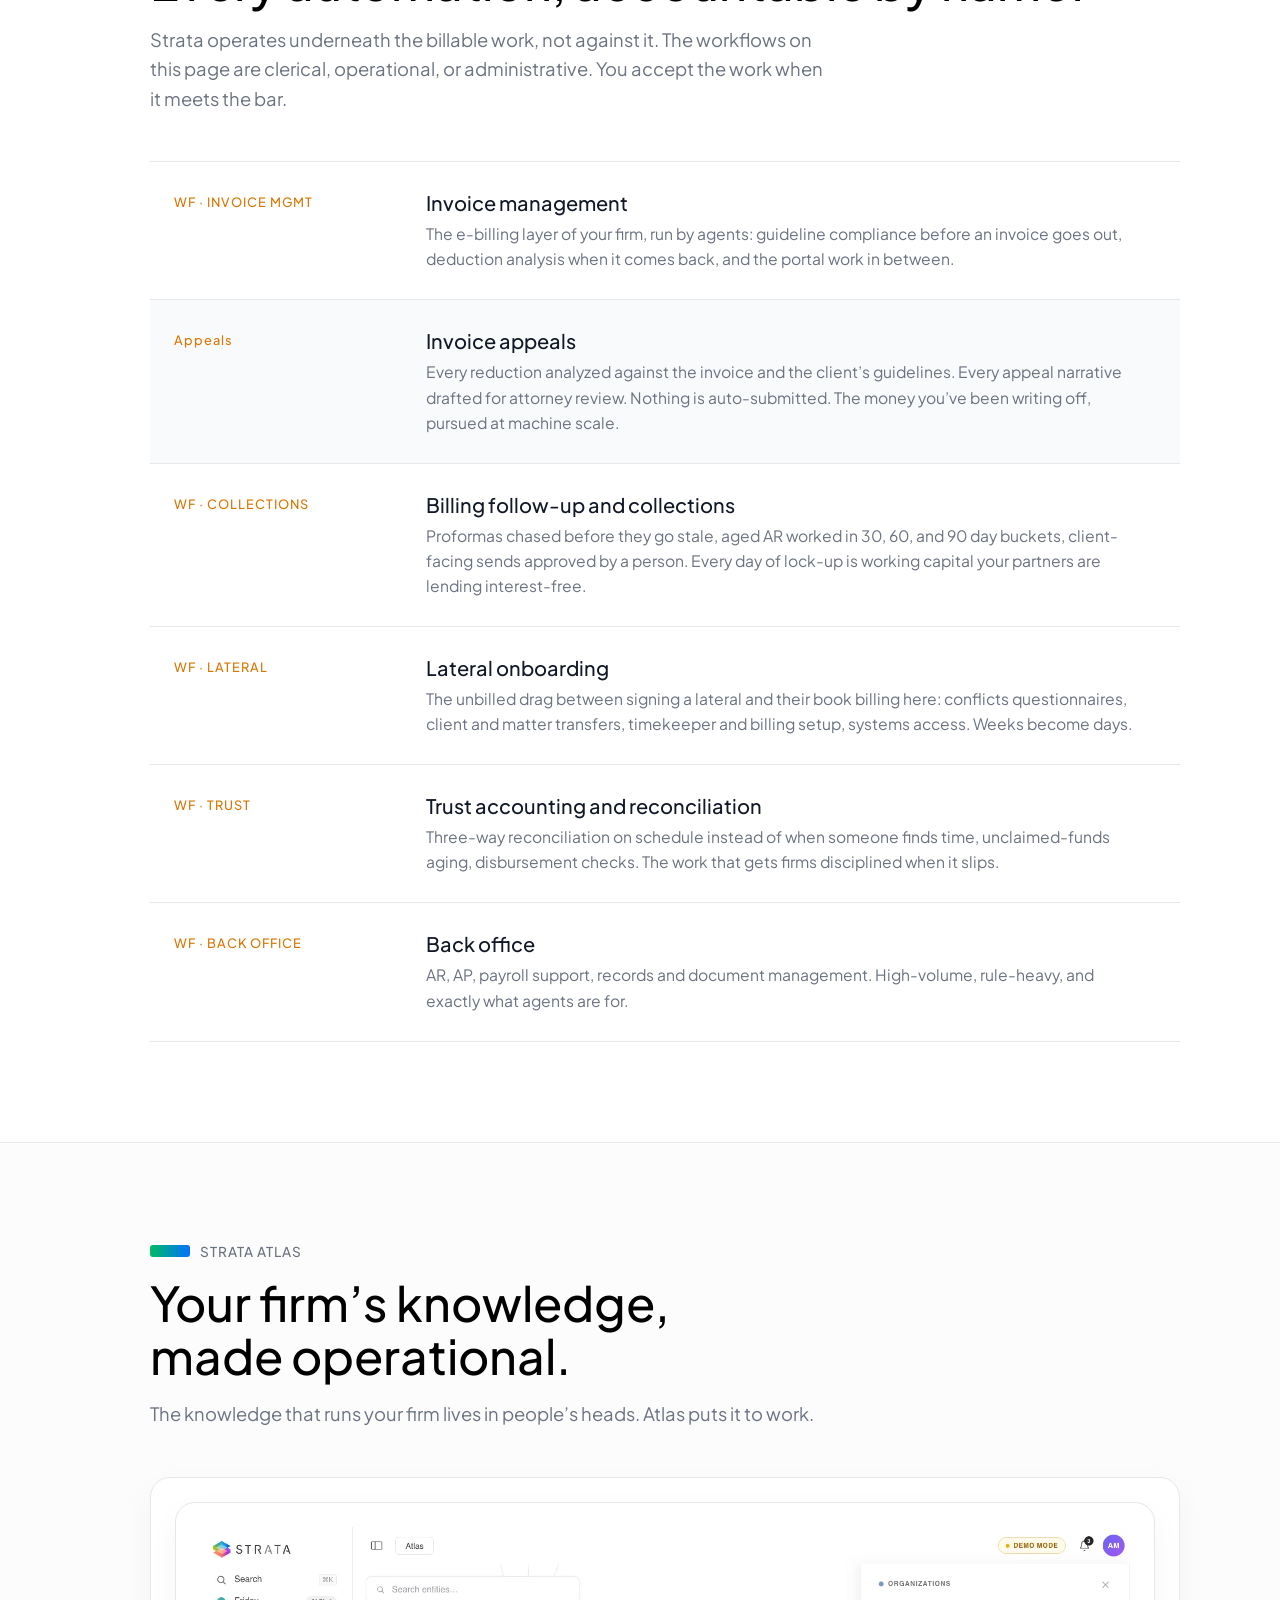
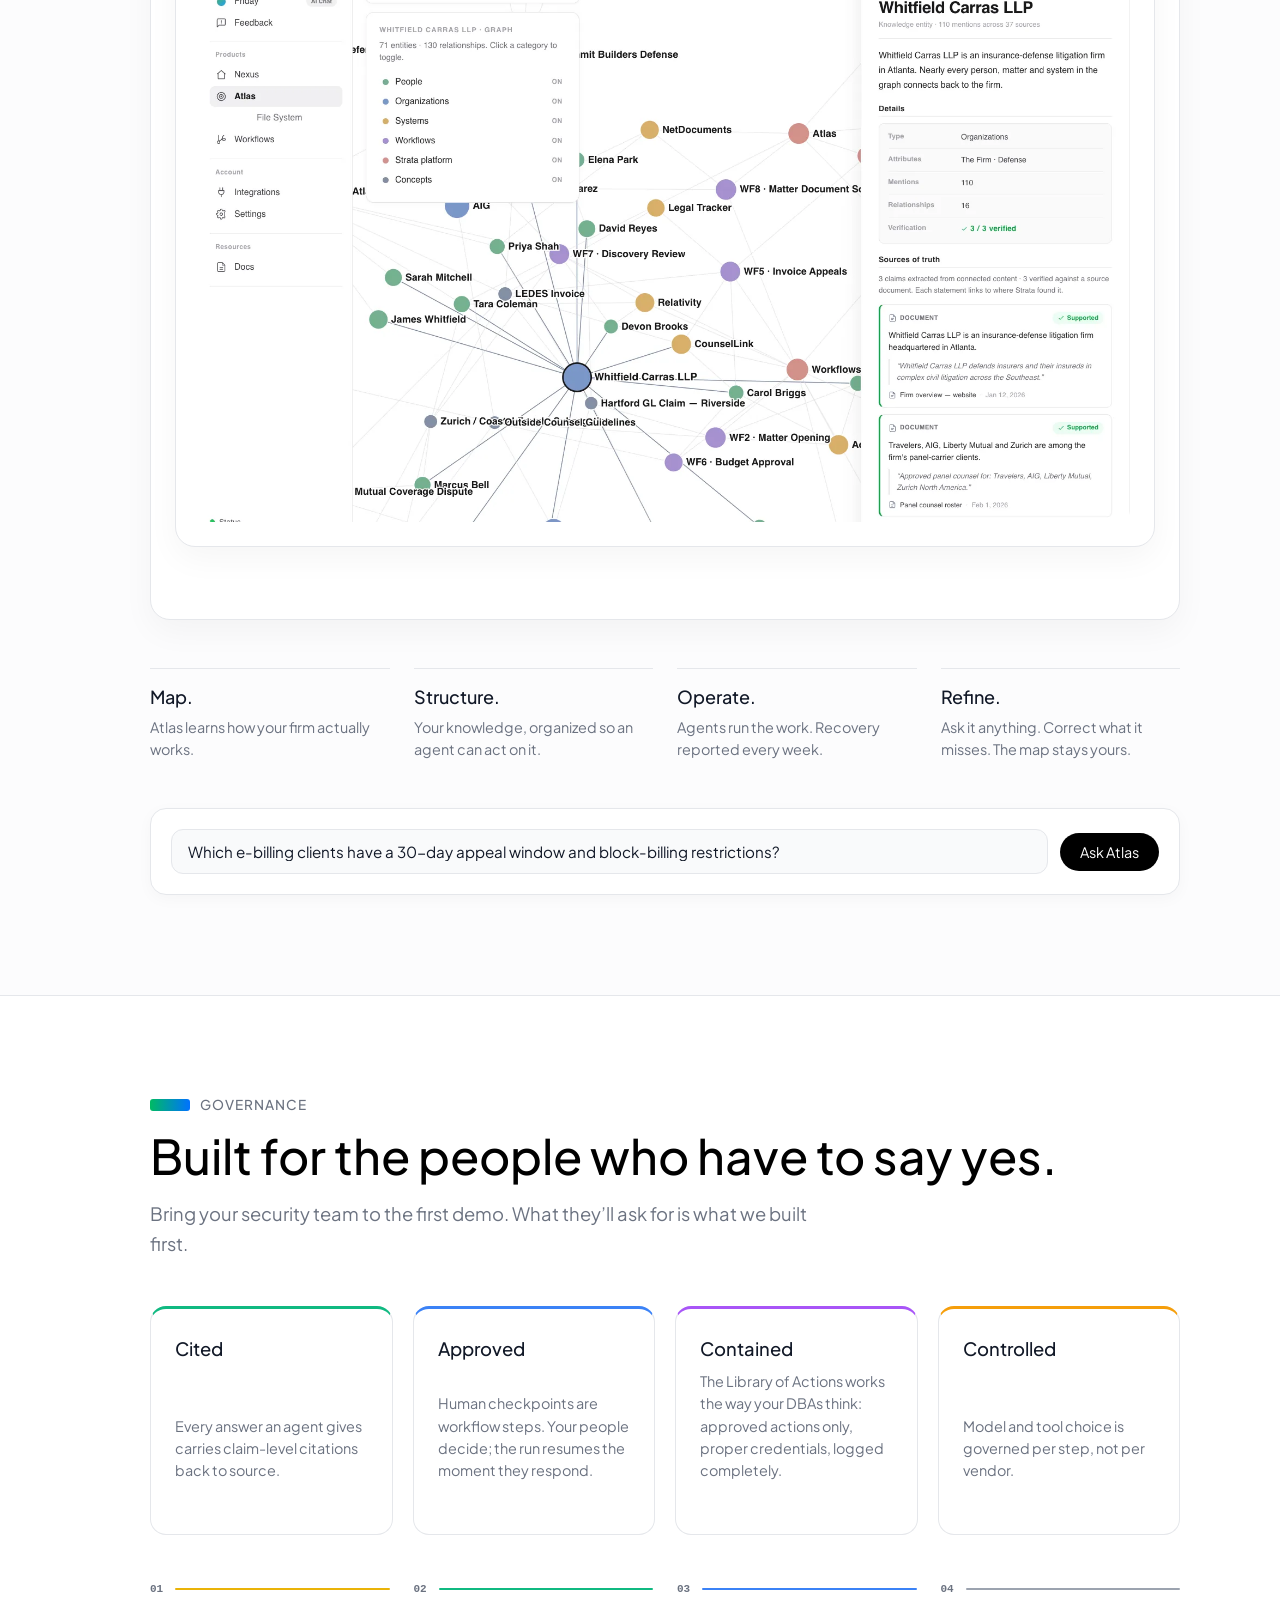
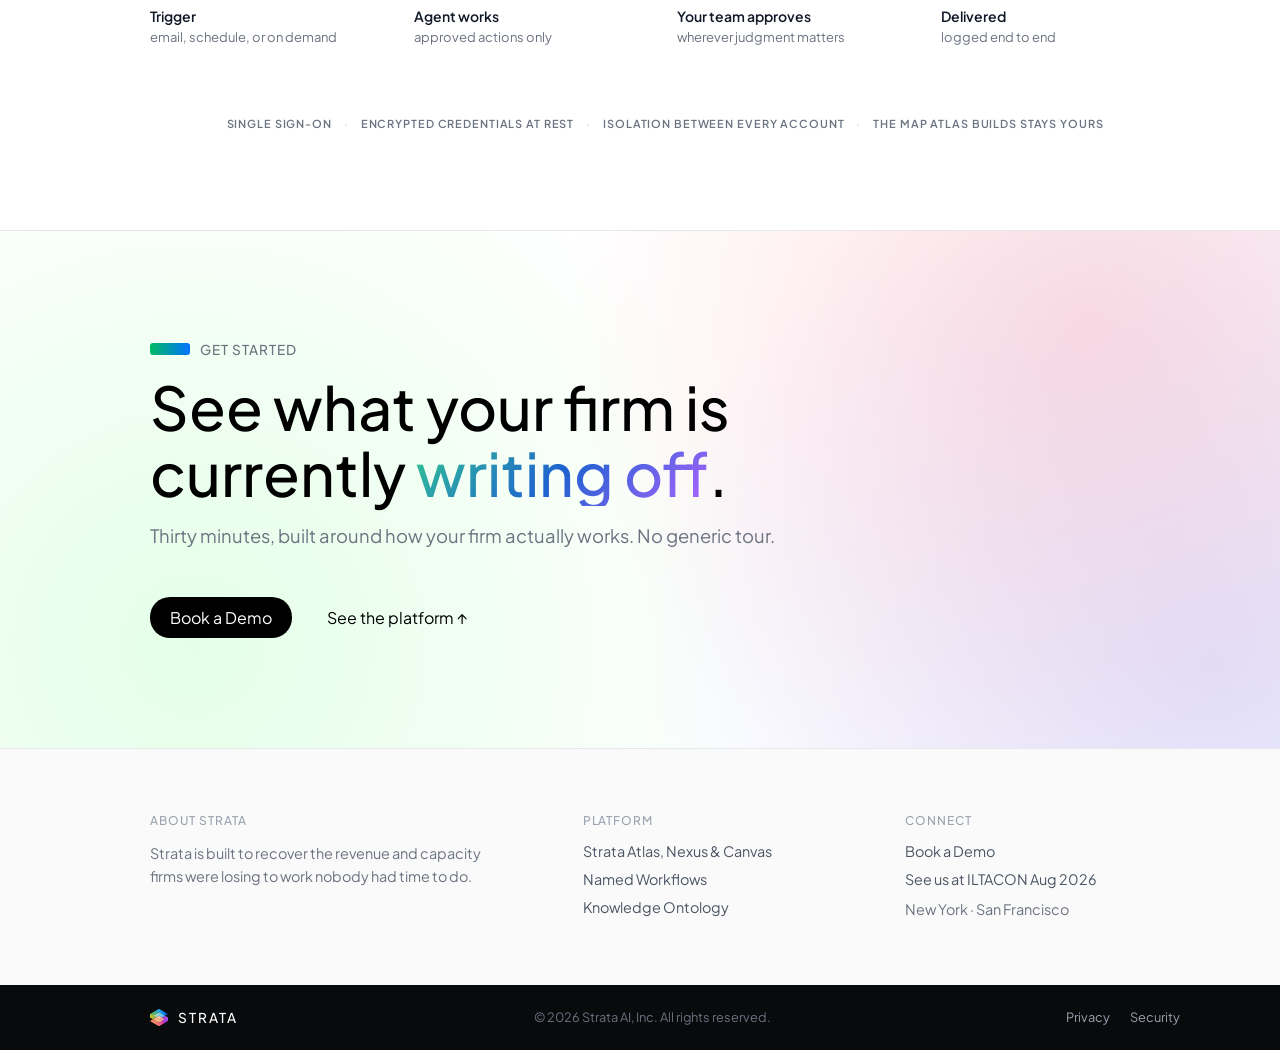
==== commit dd328f97: "workflows we run" ====
--- a/index.html
+++ b/index.html
@@ -144,60 +144,62 @@
 <section id="workflows" class="workflows-section">
     <div class="workflows-header">
       <div class="section-tag">
-        <span class="marker"></span> WORKFLOWS
+        <span class="marker"></span> WORKFLOWS WE RUN
       </div>
       <h1>Every automation, accountable by name.</h1>
       <p class="workflows-subtitle">
-        Each workflow we run is a named automation with an owner and binary acceptance criteria. We don’t lead with the AI. We lead with the numbers it moves.
+        Strata operates underneath the billable work, not against it. The workflows on this page are clerical, operational, or administrative. You accept the work when it meets the bar.
       </p>
     </div>
 
     <div class="workflows-list">
       <div class="workflow-row">
-        <div class="workflow-code">REVENUE · 01</div>
-        <div class="workflow-content">
-          <h4>Invoice Appeals</h4>
-          <p>Analyzes every e-billing line-item deduction against outside counsel guidelines and drafts each appeal narrative for attorney review.</p>
+        <div class="workflow-code">WF · INVOICE MGMT</div>
+        <div class="workflow-content">
+          <h4>Invoice management</h4>
+          <p>The e-billing layer of your firm, run by agents: guideline compliance before an invoice goes out, deduction analysis when it comes back, and the portal work in between.</p>
         </div>
       </div>
 
       <div class="workflow-row workflow-row--highlight">
-        <div class="workflow-code">REVENUE · 02</div>
-        <div class="workflow-content">
-          <h4>Pre-Bill Hygiene</h4>
-          <p>Flags unbilled time, narrative guideline violations, and block-billed entries before pre-bills go to partners for monthly release.</p>
-        </div>
-      </div>
-
-      <div class="workflow-row">
-        <div class="workflow-code">REVENUE · 03</div>
-        <div class="workflow-content">
-          <h4>Billing Follow-Up</h4>
-          <p>Tracks aging WIP and unpaid invoices across client portals, drafting tailored follow-ups for billing coordinators and relationship partners.</p>
-        </div>
-      </div>
-
-      <div class="workflow-row">
-        <div class="workflow-code">CAPACITY · 04</div>
-        <div class="workflow-content">
-          <h4>Lateral Onboarding</h4>
-          <p>Coordinates matter transfers, conflict checks, client release letters, and system provisioning when lateral partners join the firm.</p>
-        </div>
-      </div>
-
-      <div class="workflow-row">
-        <div class="workflow-code">CAPACITY · 05</div>
-        <div class="workflow-content">
-          <h4>Trust Accounting</h4>
-          <p>Reconciles retainer balances, IOLTA ledger movements, and disbursement approvals with full audit trails for finance teams.</p>
-        </div>
-      </div>
-
-      <div class="workflow-row">
-        <div class="workflow-code">CAPACITY · 06</div>
-        <div class="workflow-content">
-          <h4>Client Intake & Conflicts</h4>
-          <p>Structures incoming matter requests, runs multi-system conflict searches, and prepares engagement letters ready for partner sign-off.</p>
+        <div class="workflow-code">Appeals</div>
+        <div class="workflow-content">
+          <h4>Invoice appeals</h4>
+          <p>Every reduction analyzed against the invoice and the client’s guidelines. Every appeal narrative drafted for attorney review. Nothing is auto-submitted. The money you’ve been writing off, pursued at machine scale.
+</p>
+        </div>
+      </div>
+
+      <div class="workflow-row">
+        <div class="workflow-code">WF · COLLECTIONS</div>
+        <div class="workflow-content">
+          <h4>Billing follow-up and collections</h4>
+          <p>Proformas chased before they go stale, aged AR worked in 30, 60, and 90 day buckets, client-facing sends approved by a person. Every day of lock-up is working capital your partners are lending interest-free.</p>
+        </div>
+      </div>
+
+      <div class="workflow-row">
+        <div class="workflow-code">WF · LATERAL</div>
+        <div class="workflow-content">
+          <h4>Lateral onboarding</h4>
+          <p>The unbilled drag between signing a lateral and their book billing here: conflicts questionnaires, client and matter transfers, timekeeper and billing setup, systems access. Weeks become days.</p>
+        </div>
+      </div>
+
+      <div class="workflow-row">
+        <div class="workflow-code">WF · TRUST</div>
+        <div class="workflow-content">
+          <h4>Trust accounting and reconciliation</h4>
+          <p>Three-way reconciliation on schedule instead of when someone finds time, unclaimed-funds aging, disbursement checks. The work that gets firms disciplined when it slips.
+</p>
+        </div>
+      </div>
+
+      <div class="workflow-row">
+        <div class="workflow-code">WF · BACK OFFICE</div>
+        <div class="workflow-content">
+          <h4>Back office</h4>
+          <p>AR, AP, payroll support, records and document management. High-volume, rule-heavy, and exactly what agents are for.</p>
         </div>
       </div>
     </div>
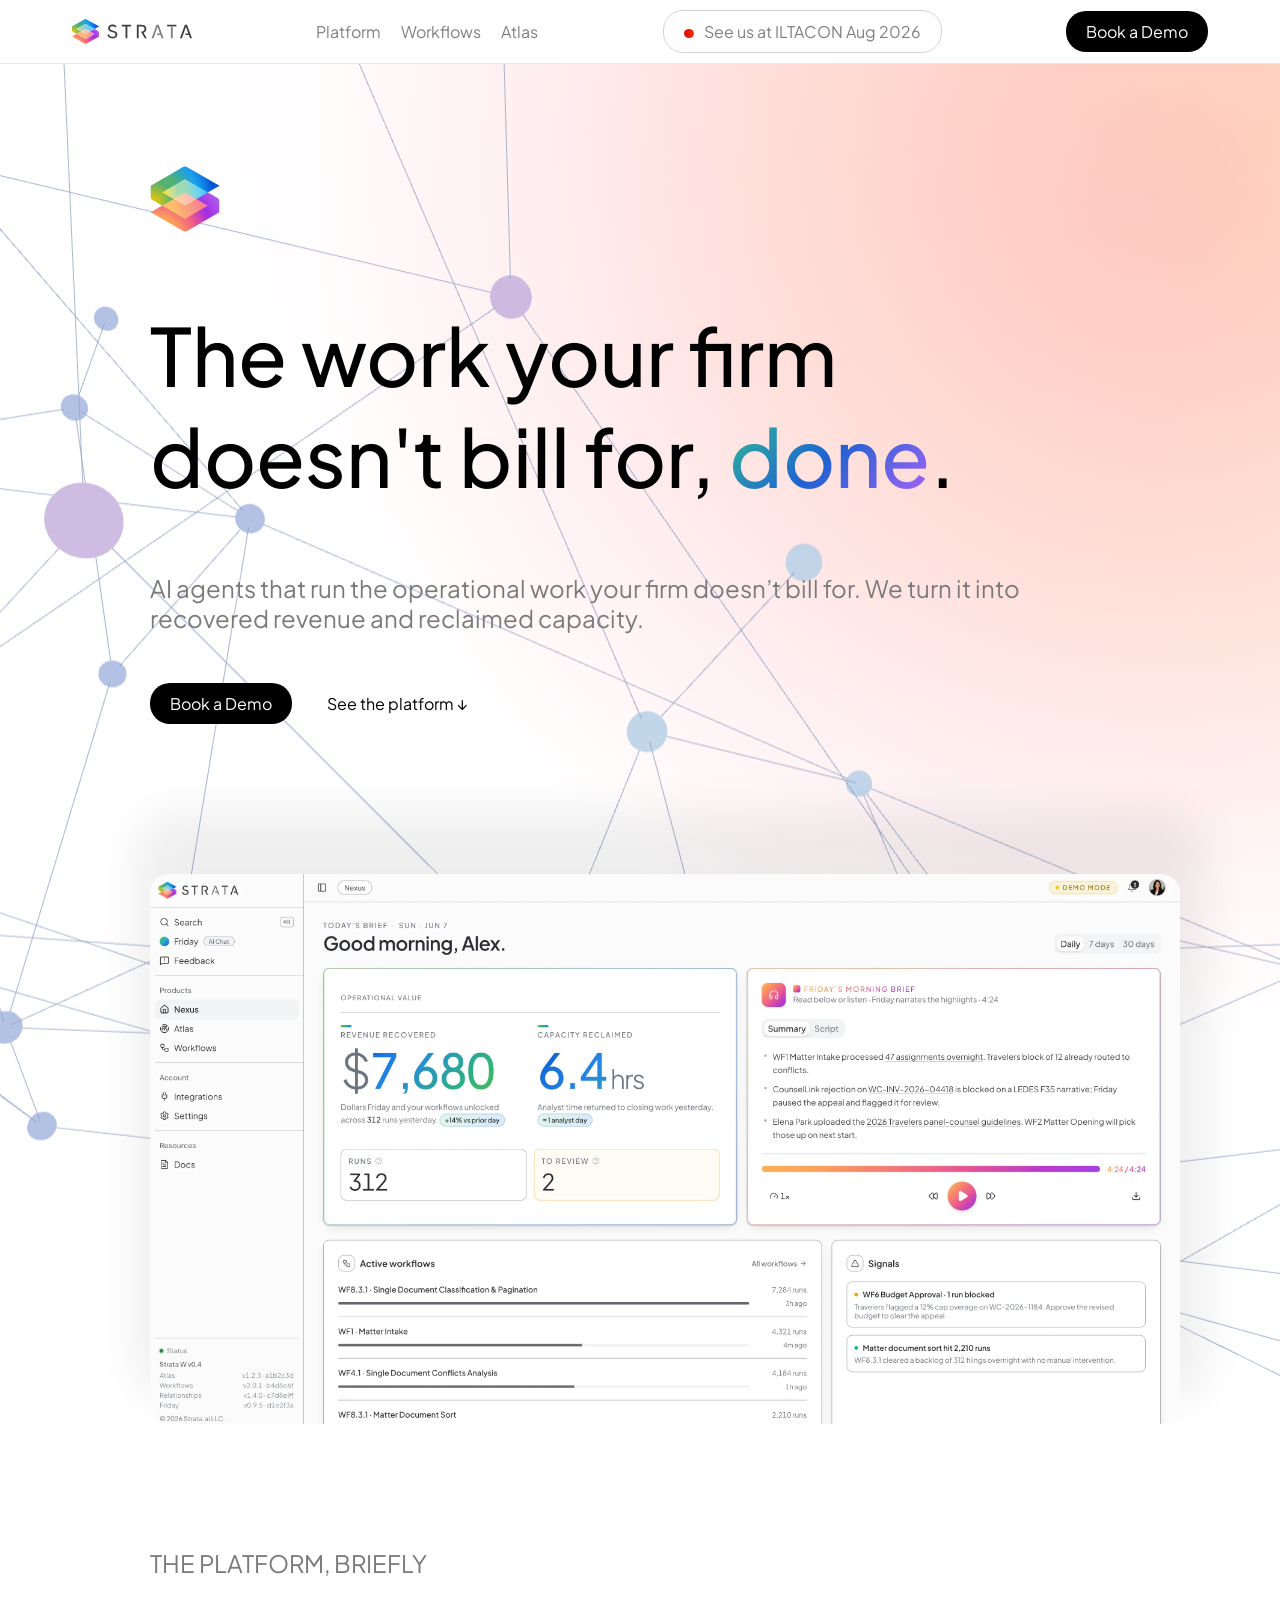
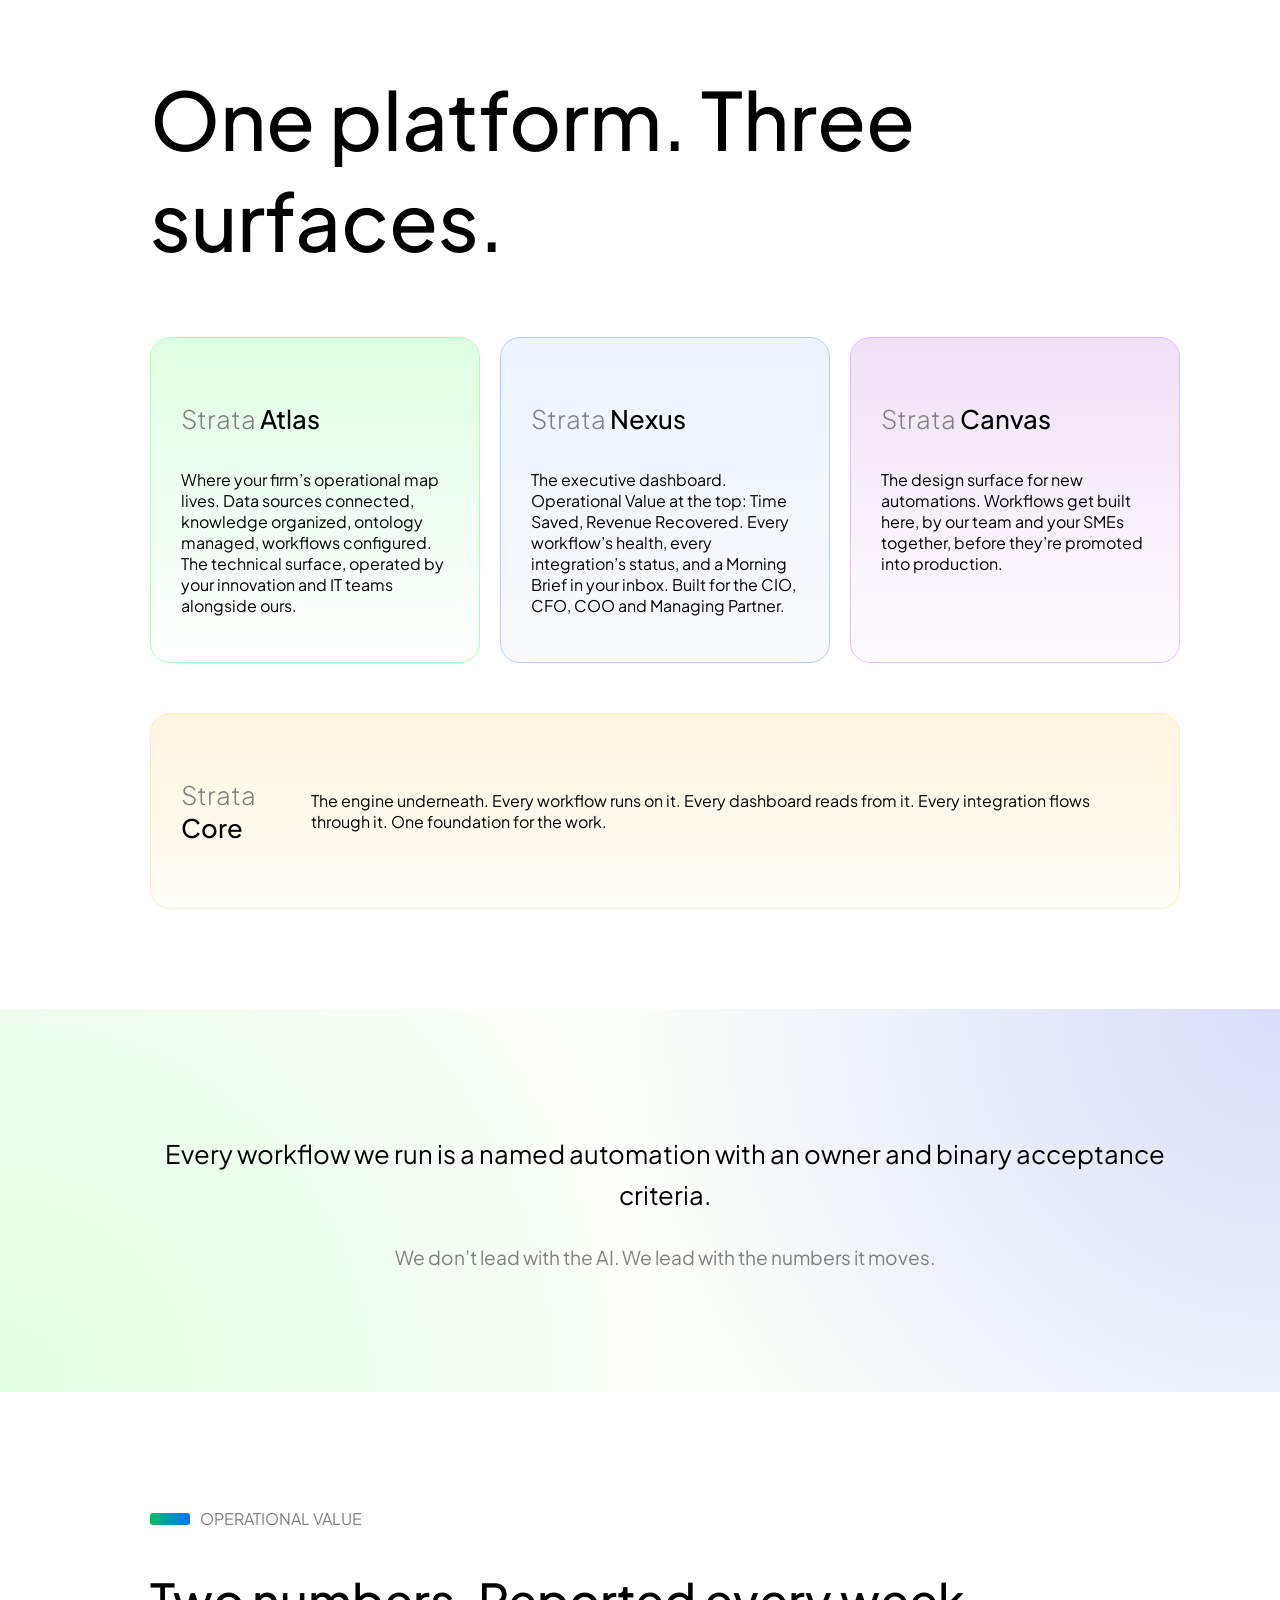
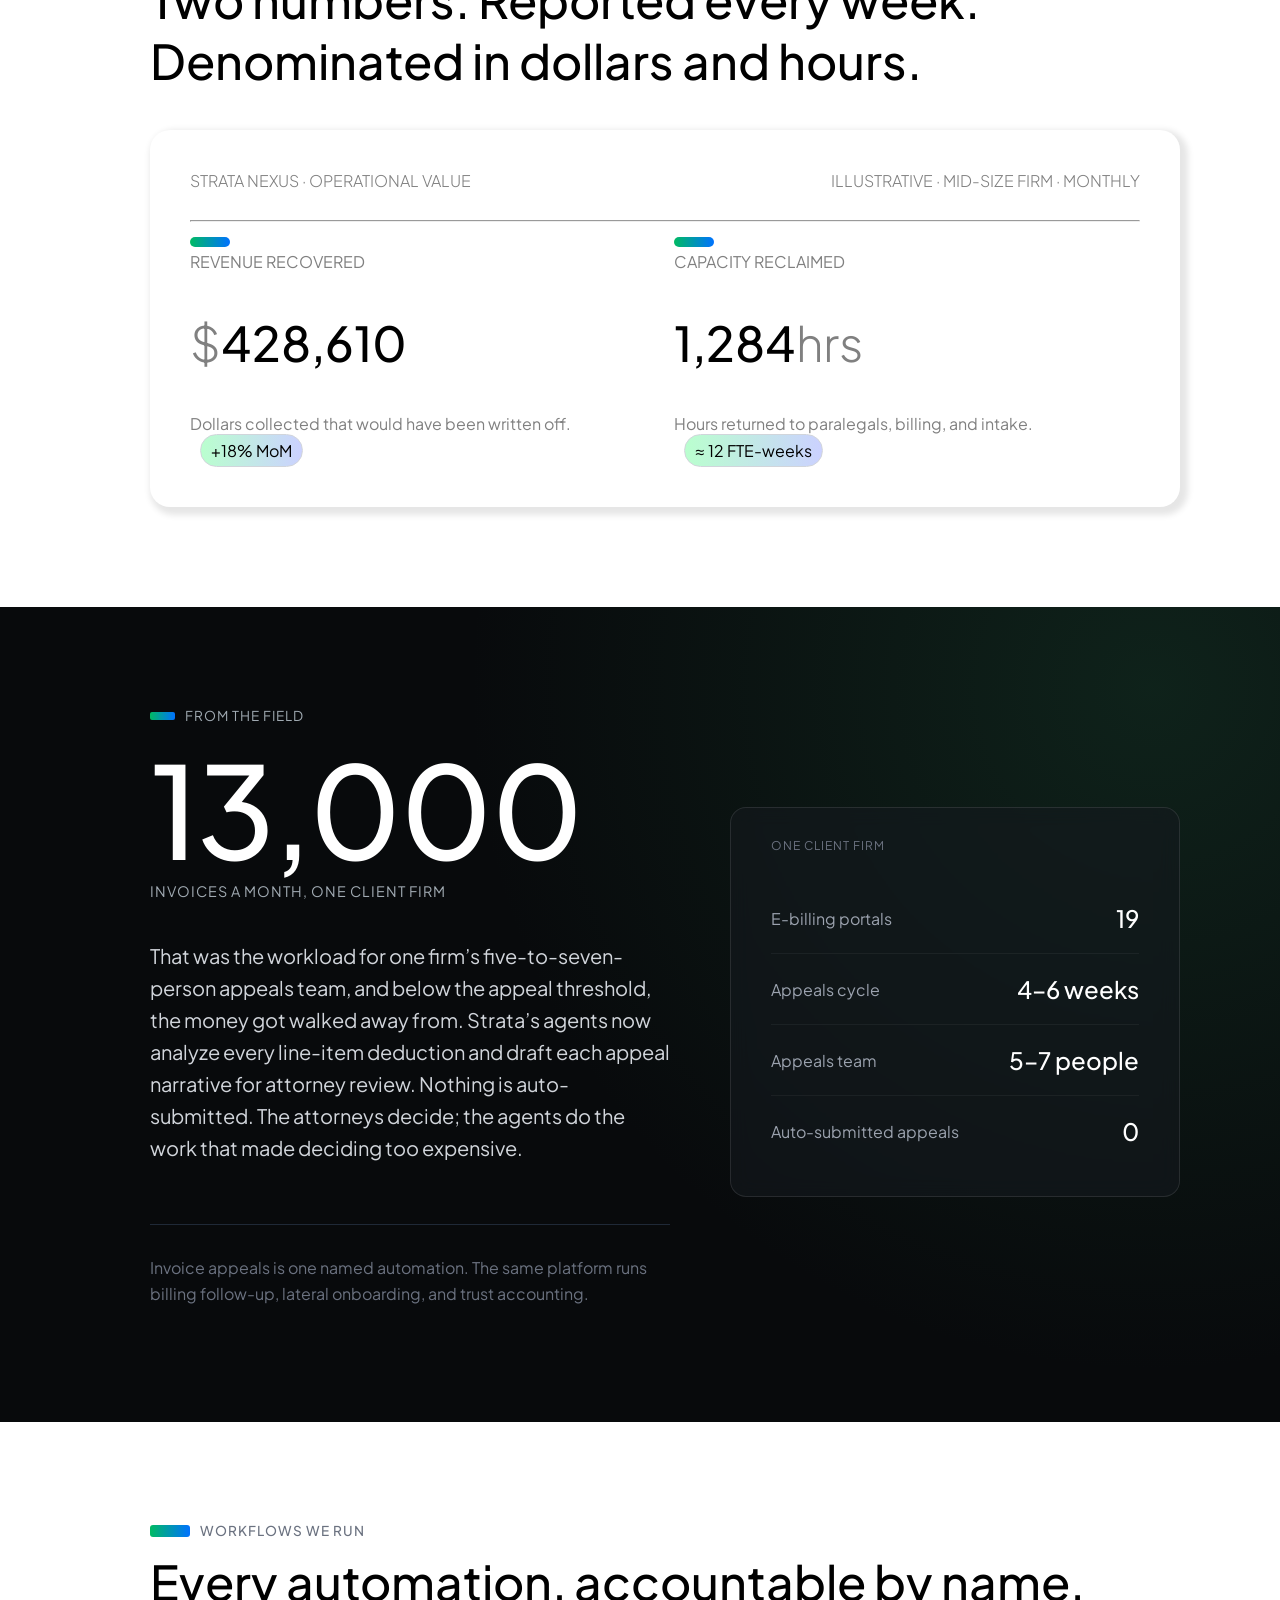
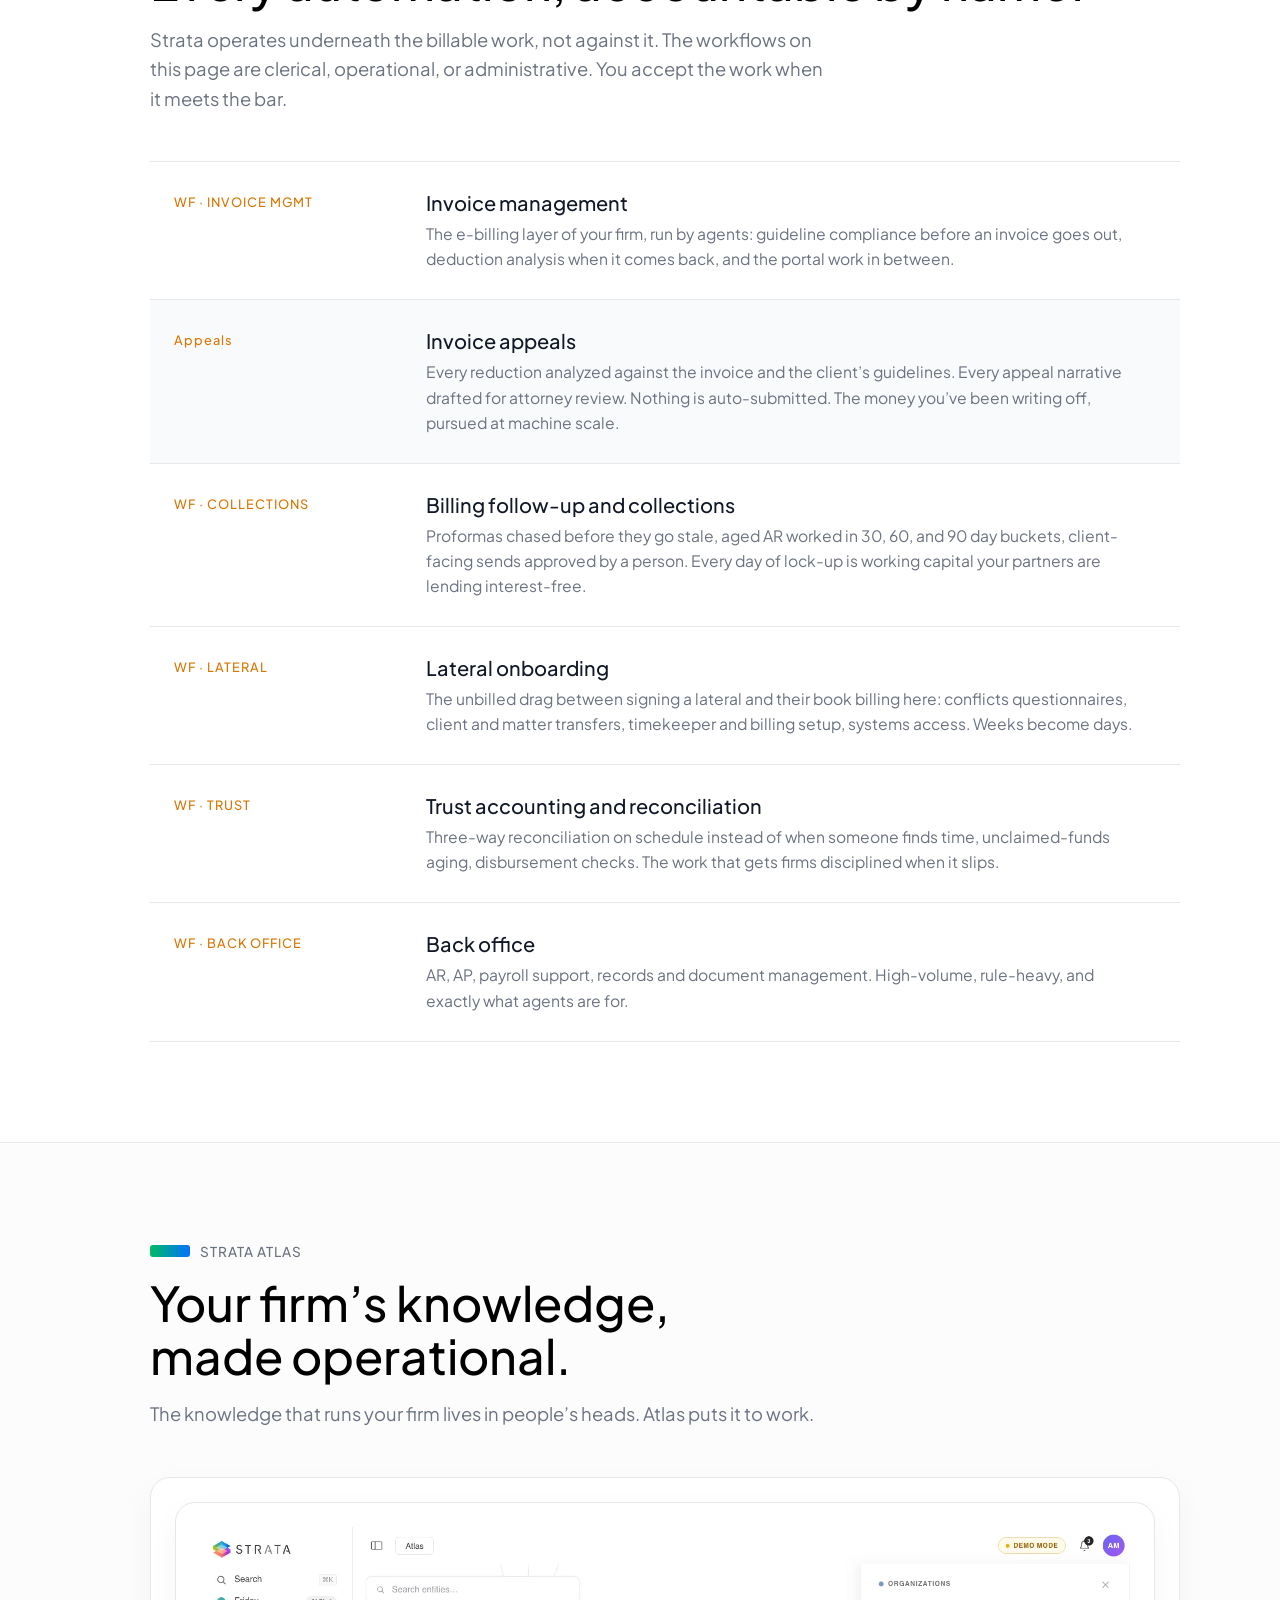
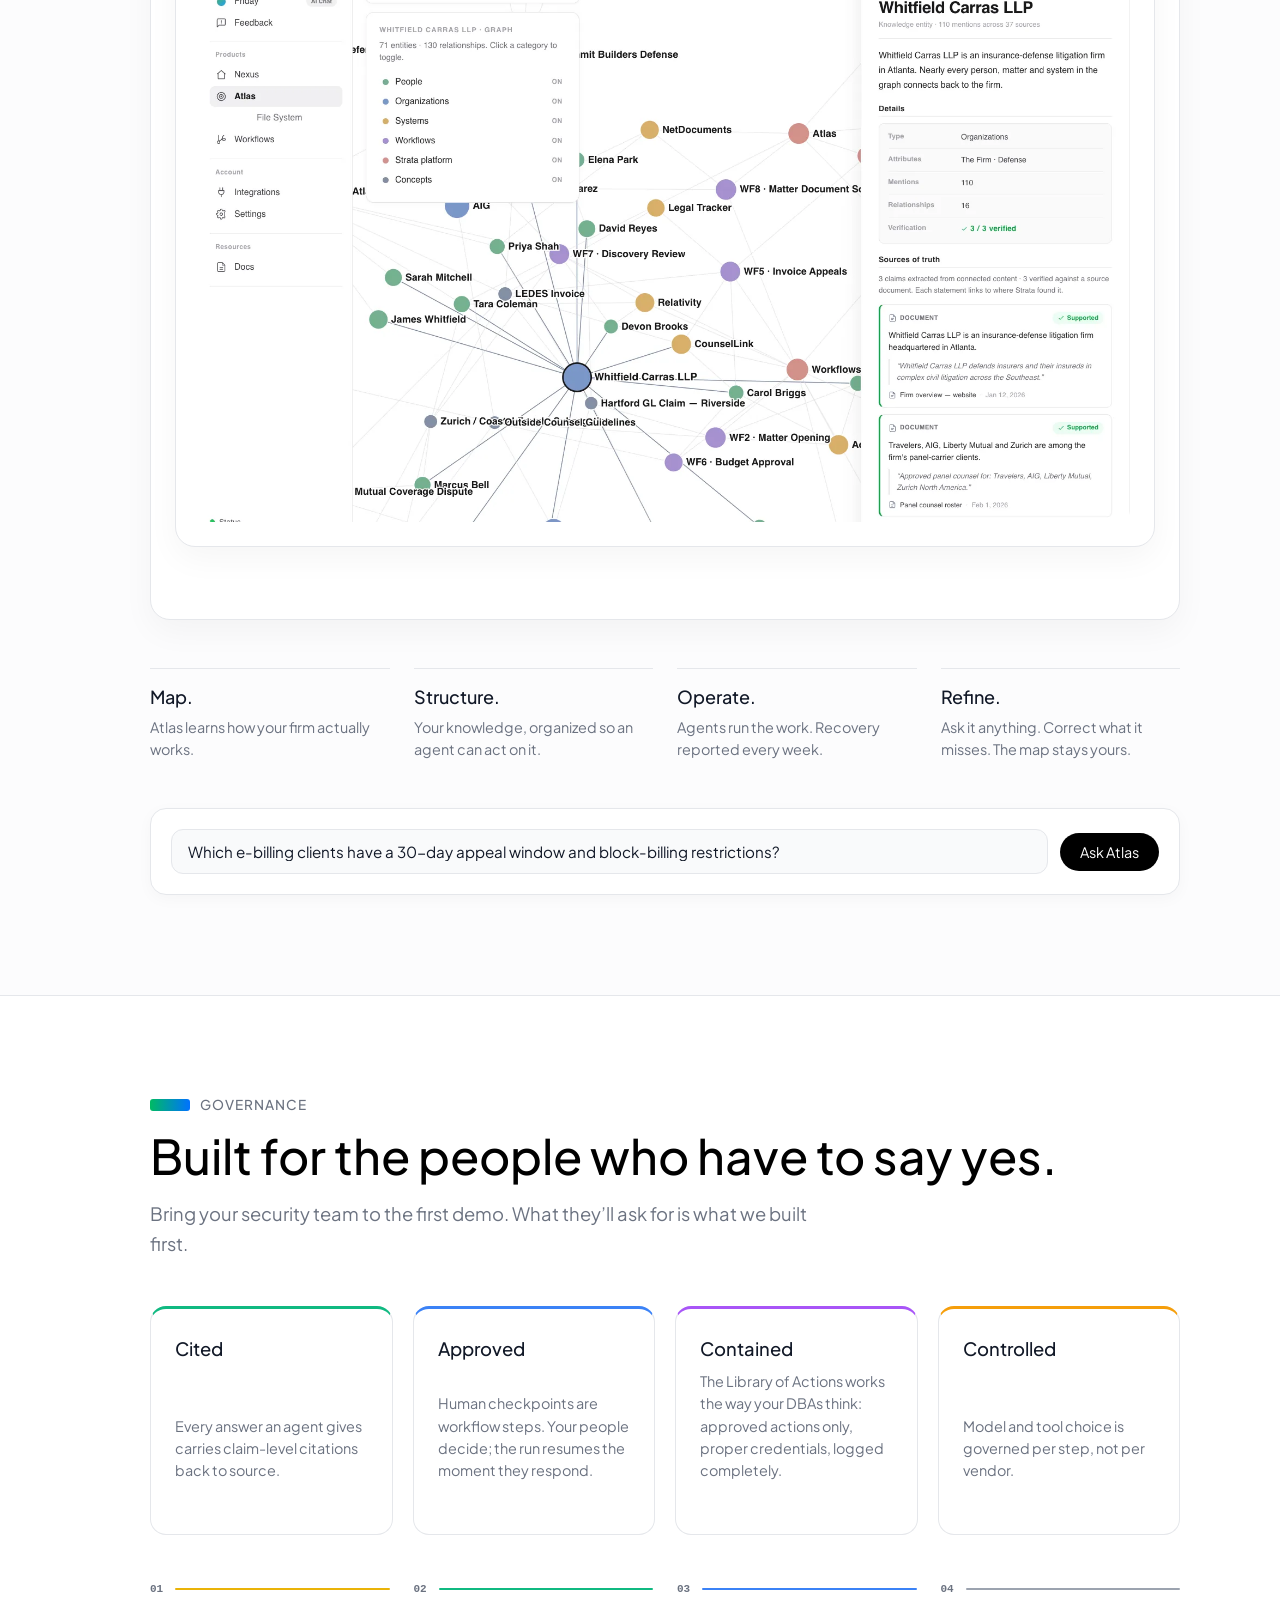
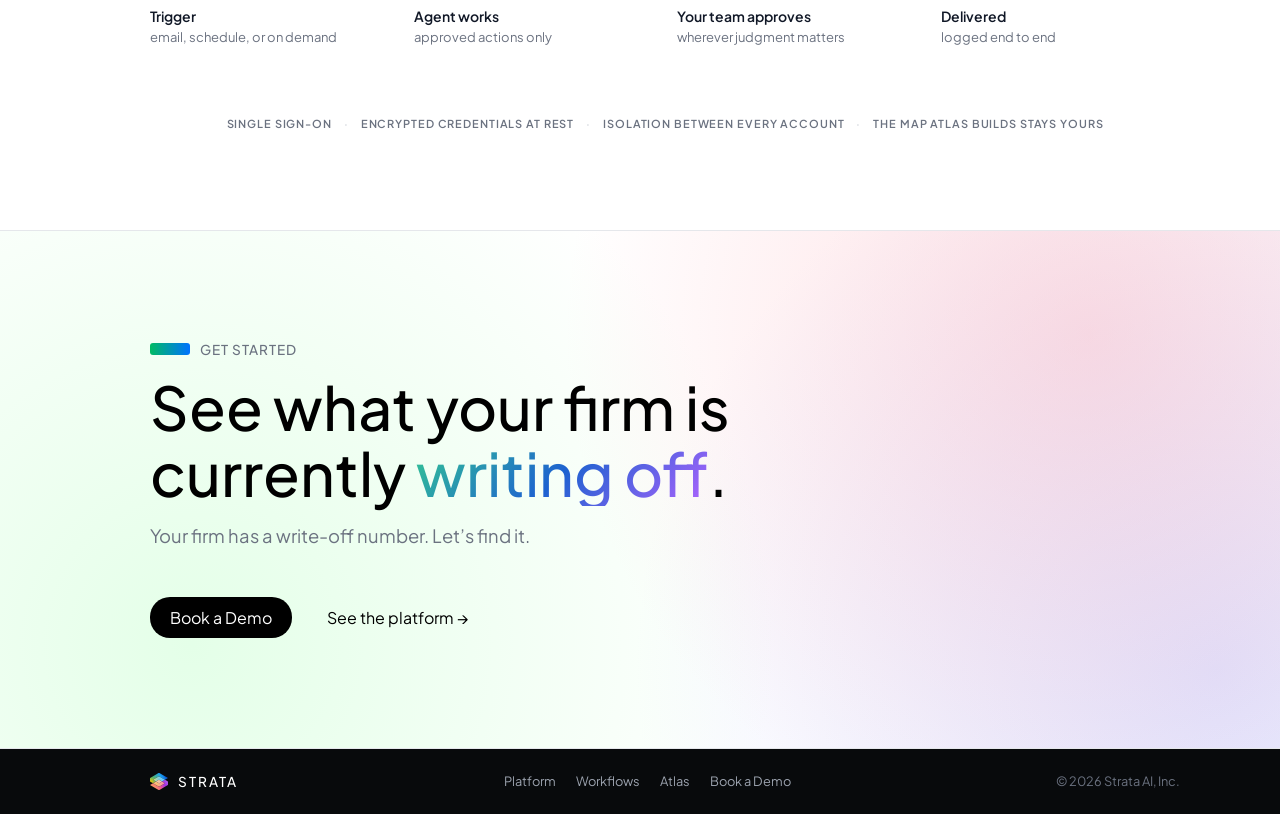
==== commit ca1958a2: "arreglos de textos" ====
--- a/index.html
+++ b/index.html
@@ -345,36 +345,16 @@
       </div>
       <h1>See what your firm is <br>currently <span class="destacado">writing off</span>.</h1>
       <p class="cta-desc">
-        Thirty minutes, built around how your firm actually works. No generic tour.
+        Your firm has a write-off number. Let’s find it.
       </p>
       <div class="linkshero">
         <a href="formulario.html" class="negro">Book a Demo</a>
-        <a href="#platform" class="transparente">See the platform ↑</a>
+        <a href="#platform" class="transparente">See the platform →</a>
       </div>
     </div>
   </section>
 
   <footer class="site-footer">
-    <div class="footer-top">
-      <div class="footer-col">
-        <span class="footer-col-title">ABOUT STRATA</span>
-        <p>Strata is built to recover the revenue and capacity firms were losing to work nobody had time to do.</p>
-      </div>
-
-      <div class="footer-col">
-        <span class="footer-col-title">PLATFORM</span>
-        <a href="#platform">Strata Atlas, Nexus & Canvas</a>
-        <a href="#workflows">Named Workflows</a>
-        <a href="#atlas">Knowledge Ontology</a>
-      </div>
-
-      <div class="footer-col">
-        <span class="footer-col-title">CONNECT</span>
-        <a href="formulario.html">Book a Demo</a>
-        <a href="formulario.html">See us at ILTACON Aug 2026</a>
-        <span class="footer-location">New York · San Francisco</span>
-      </div>
-    </div>
 
     <div class="footer-bottom">
       <div class="footer-bottom__inner">
@@ -382,10 +362,13 @@
           <img src="assets/img/strata-icon.svg" alt="Strata" width="18" />
           <span>STRATA</span>
         </div>
-        <span class="footer-copy">© 2026 Strata AI, Inc. All rights reserved.</span>
         <div class="footer-legal">
-          <a href="#">Privacy</a>
-          <a href="#">Security</a>
+      <a href="#platform" class="nav-link">Platform</a>
+      <a href="#workflows" class="nav-link">Workflows</a>
+      <a href="#atlas" class="nav-link">Atlas</a>
+      <a href="formulario.html" class="nav-link">Book a Demo</a>
+    </div>
+        <span class="footer-copy">© 2026 Strata AI, Inc.</span>
         </div>
       </div>
     </div>
--- a/estils.css
+++ b/estils.css
@@ -1145,50 +1145,9 @@
   margin: 0;
 }
 
-.site-footer {
-  background-color: #fafafa;
-}
-
-.footer-top {
-  padding: 64px 100px 64px 150px;
-  display: grid;
-  grid-template-columns: 1.4fr 1fr 1fr;
-  gap: 48px;
-}
-
-.footer-col {
-  display: flex;
-  flex-direction: column;
-  gap: 10px;
-}
-
-.footer-col-title {
-  font-size: 0.75rem;
-  font-weight: 500;
-  letter-spacing: 0.08em;
-  color: #9ca3af;
-  margin-bottom: 4px;
-}
-
-.footer-col p,
-.footer-location {
-  font-size: 0.9rem;
-  color: #6b7280;
-  line-height: 1.6;
-  margin: 0;
-  max-width: 340px;
-}
-
-.footer-col a {
-  font-size: 0.9rem;
-  color: #4b5563;
-  text-decoration: none;
-  transition: color 0.15s ease;
-}
-
-.footer-col a:hover {
-  color: #000000;
-}
+
+
+
 
 .footer-bottom {
   background-color: #080a0c;
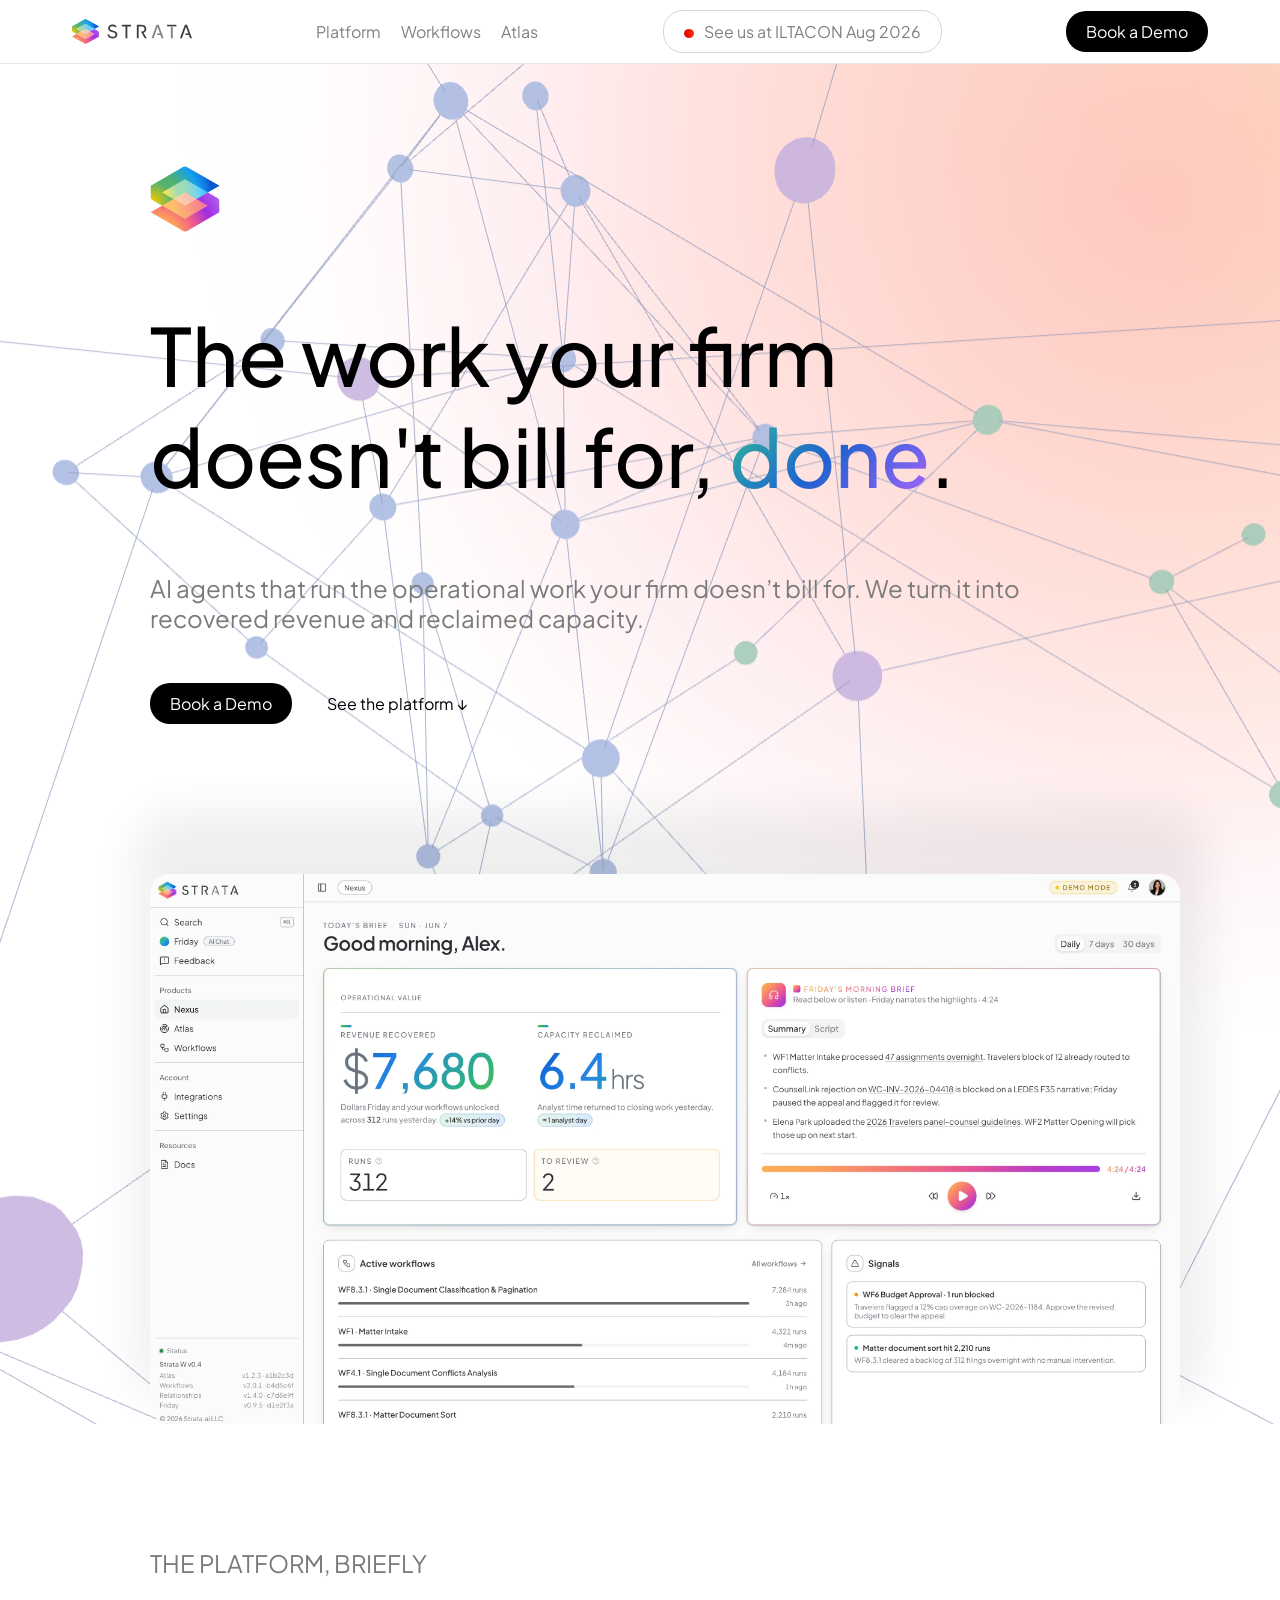
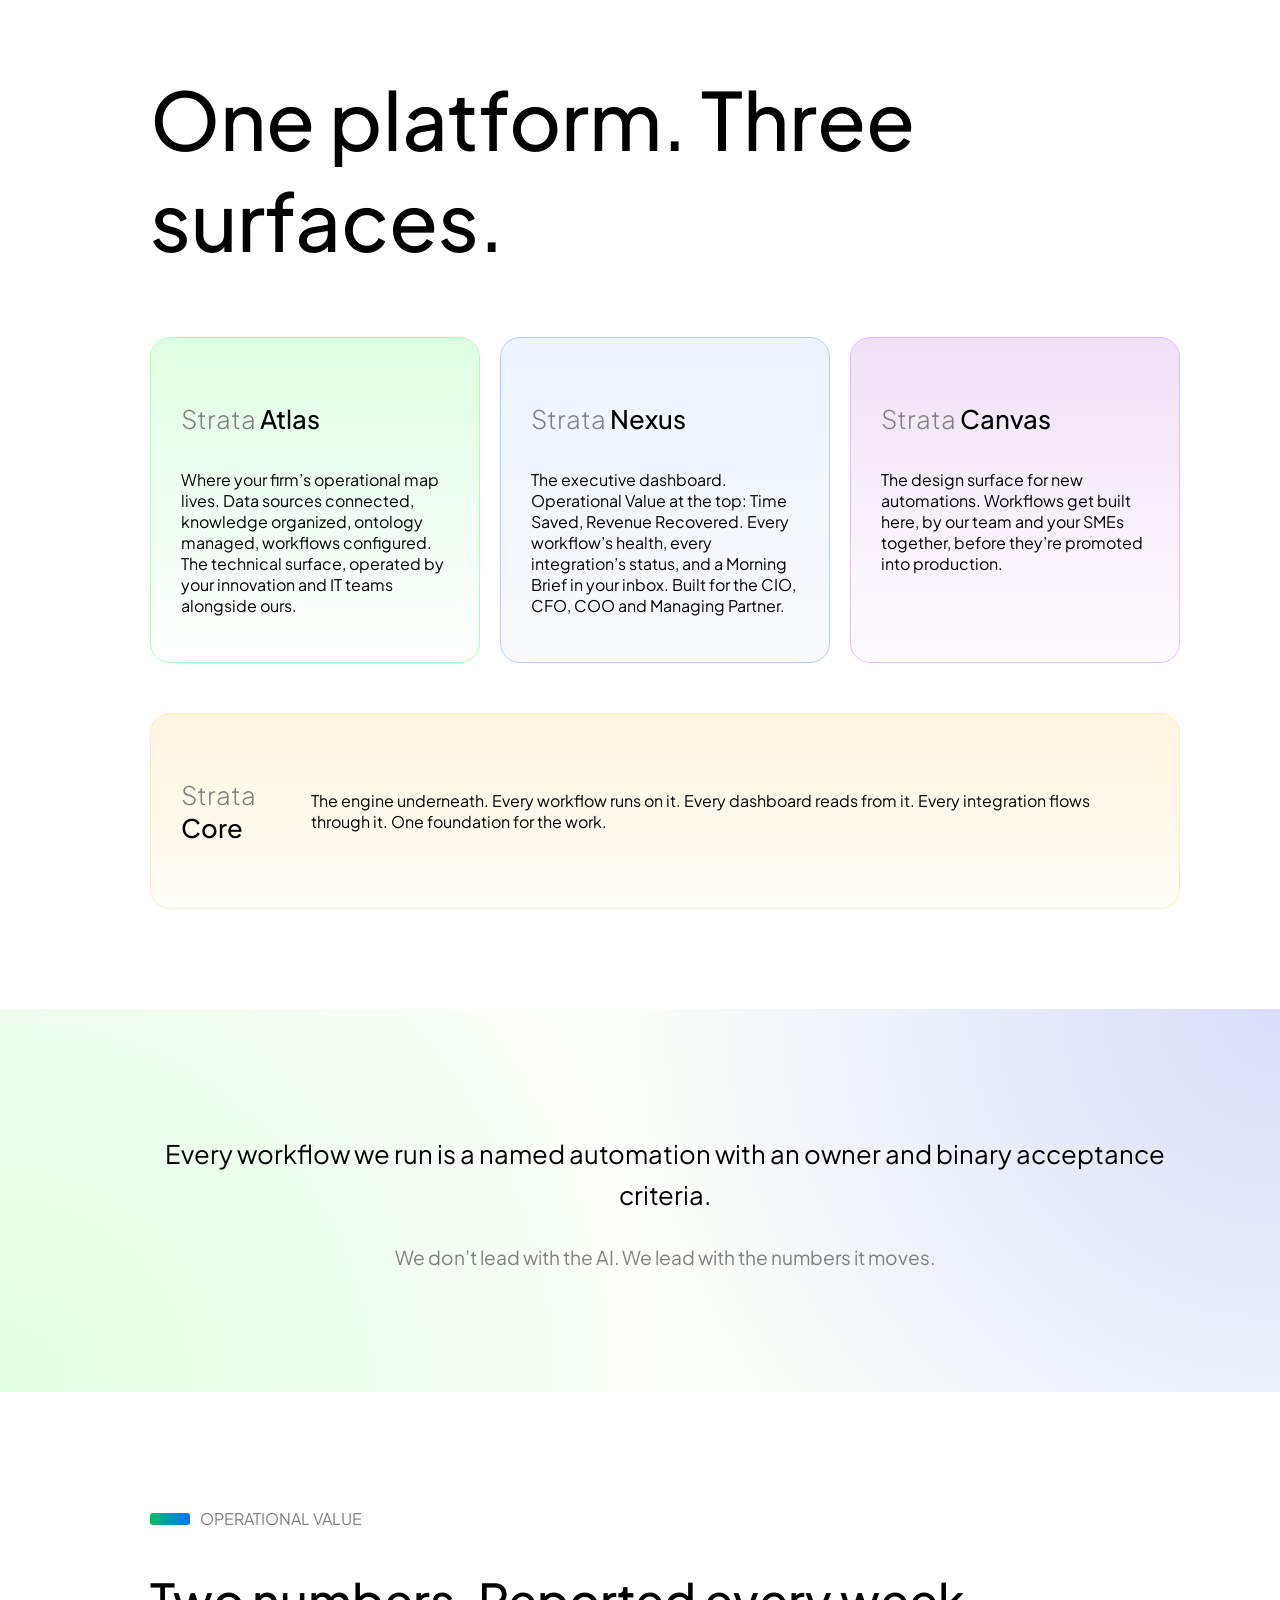
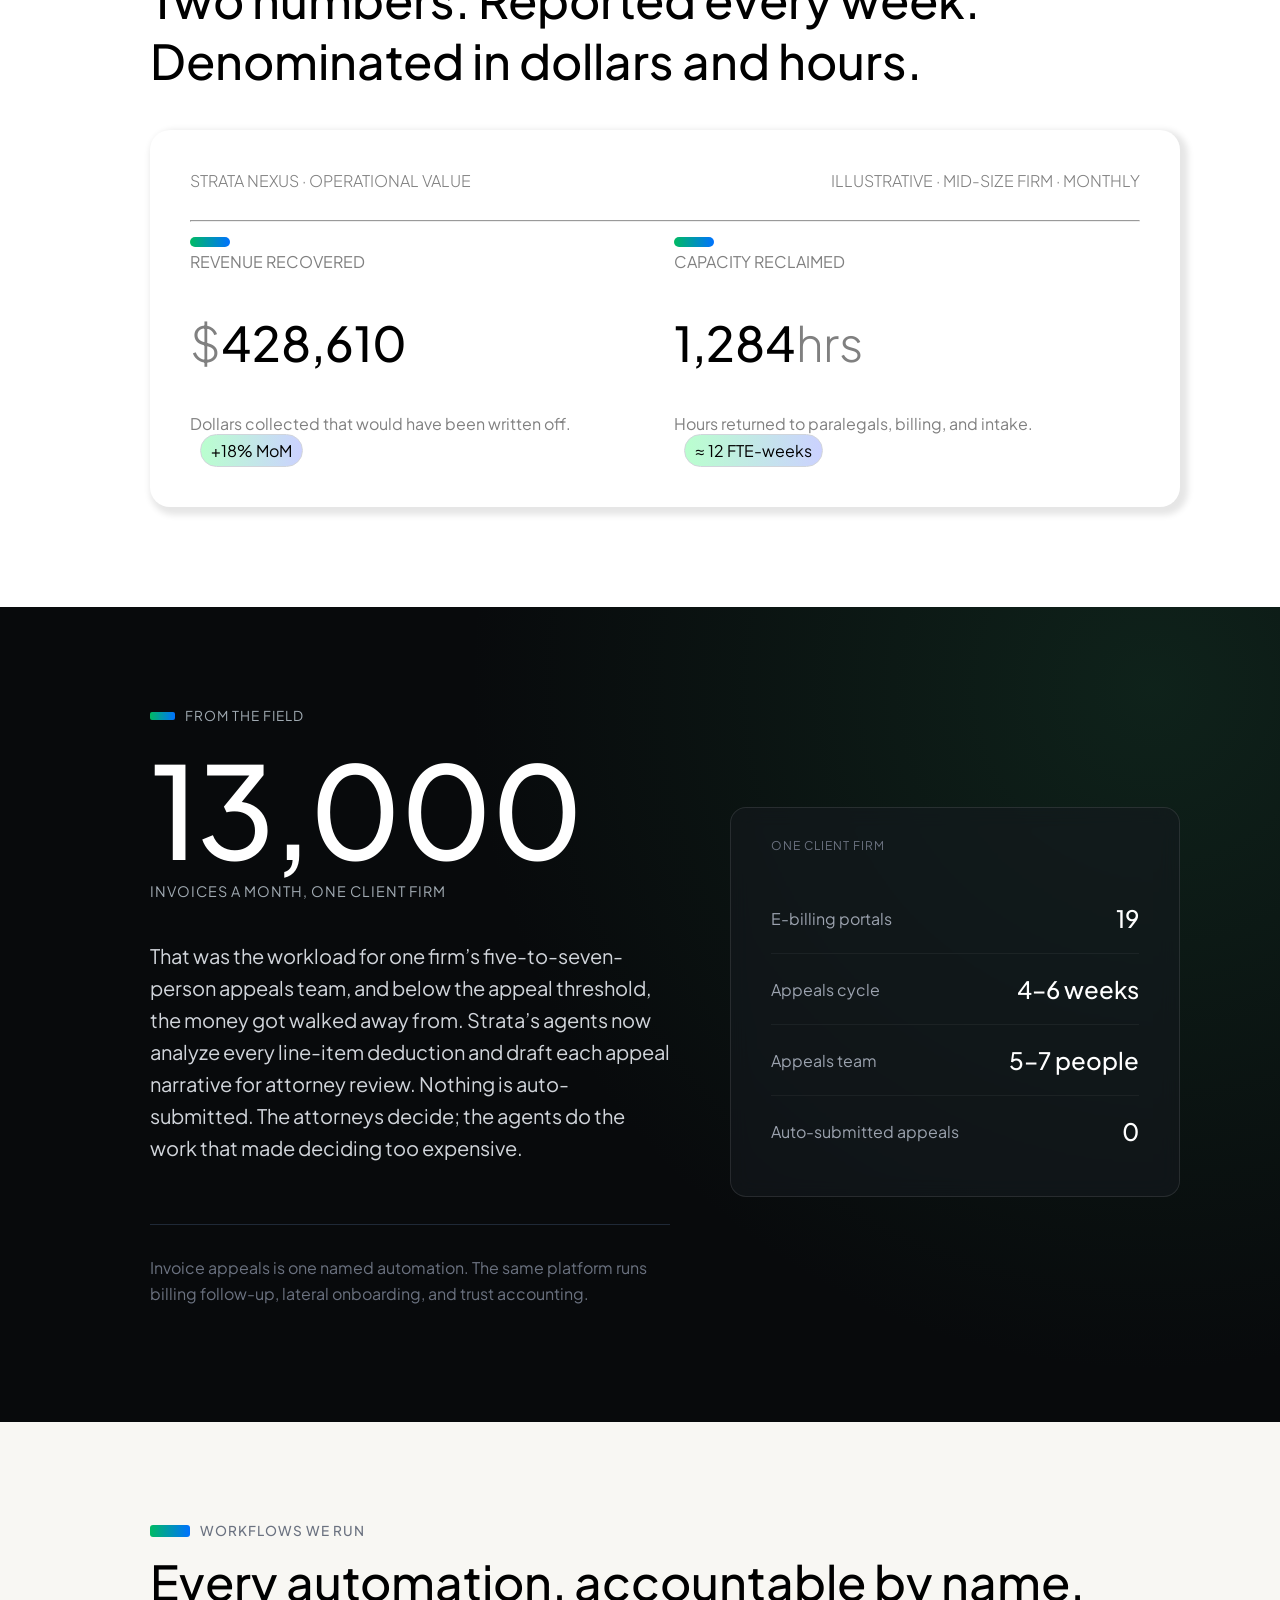
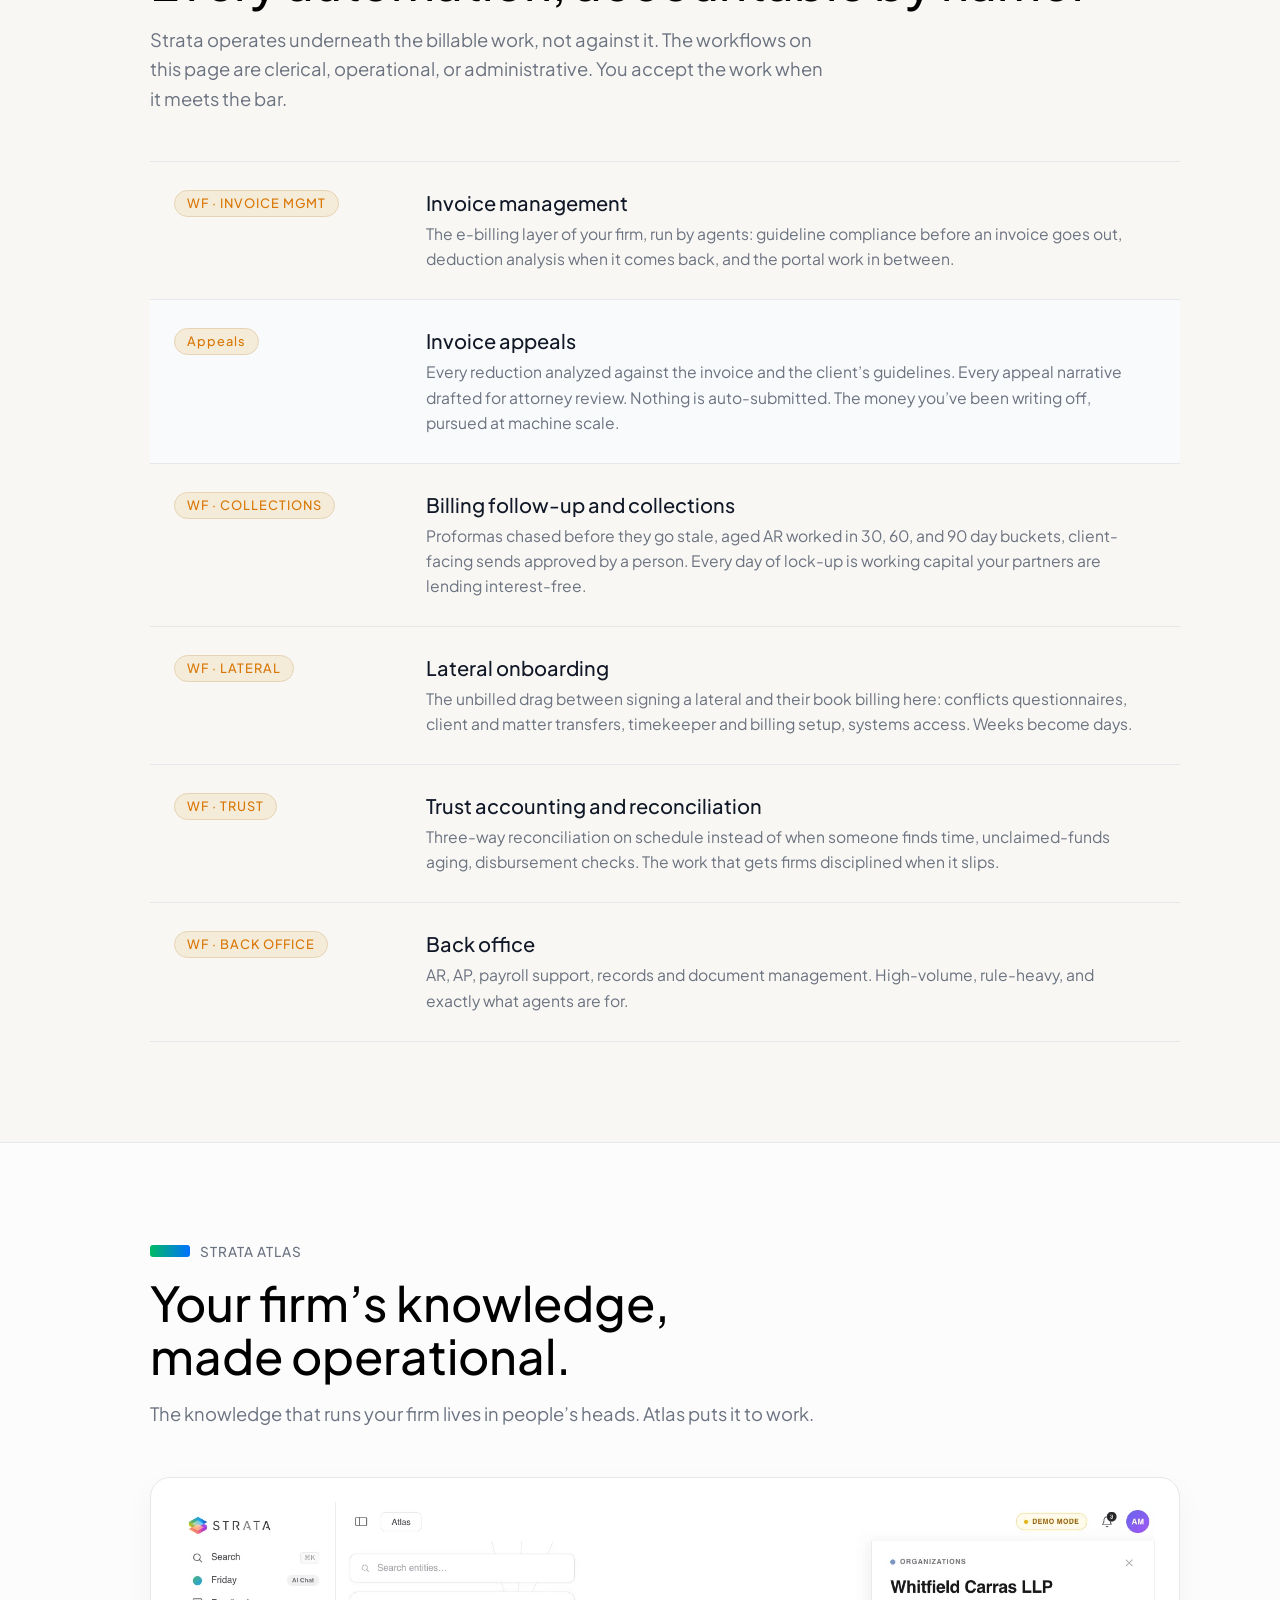
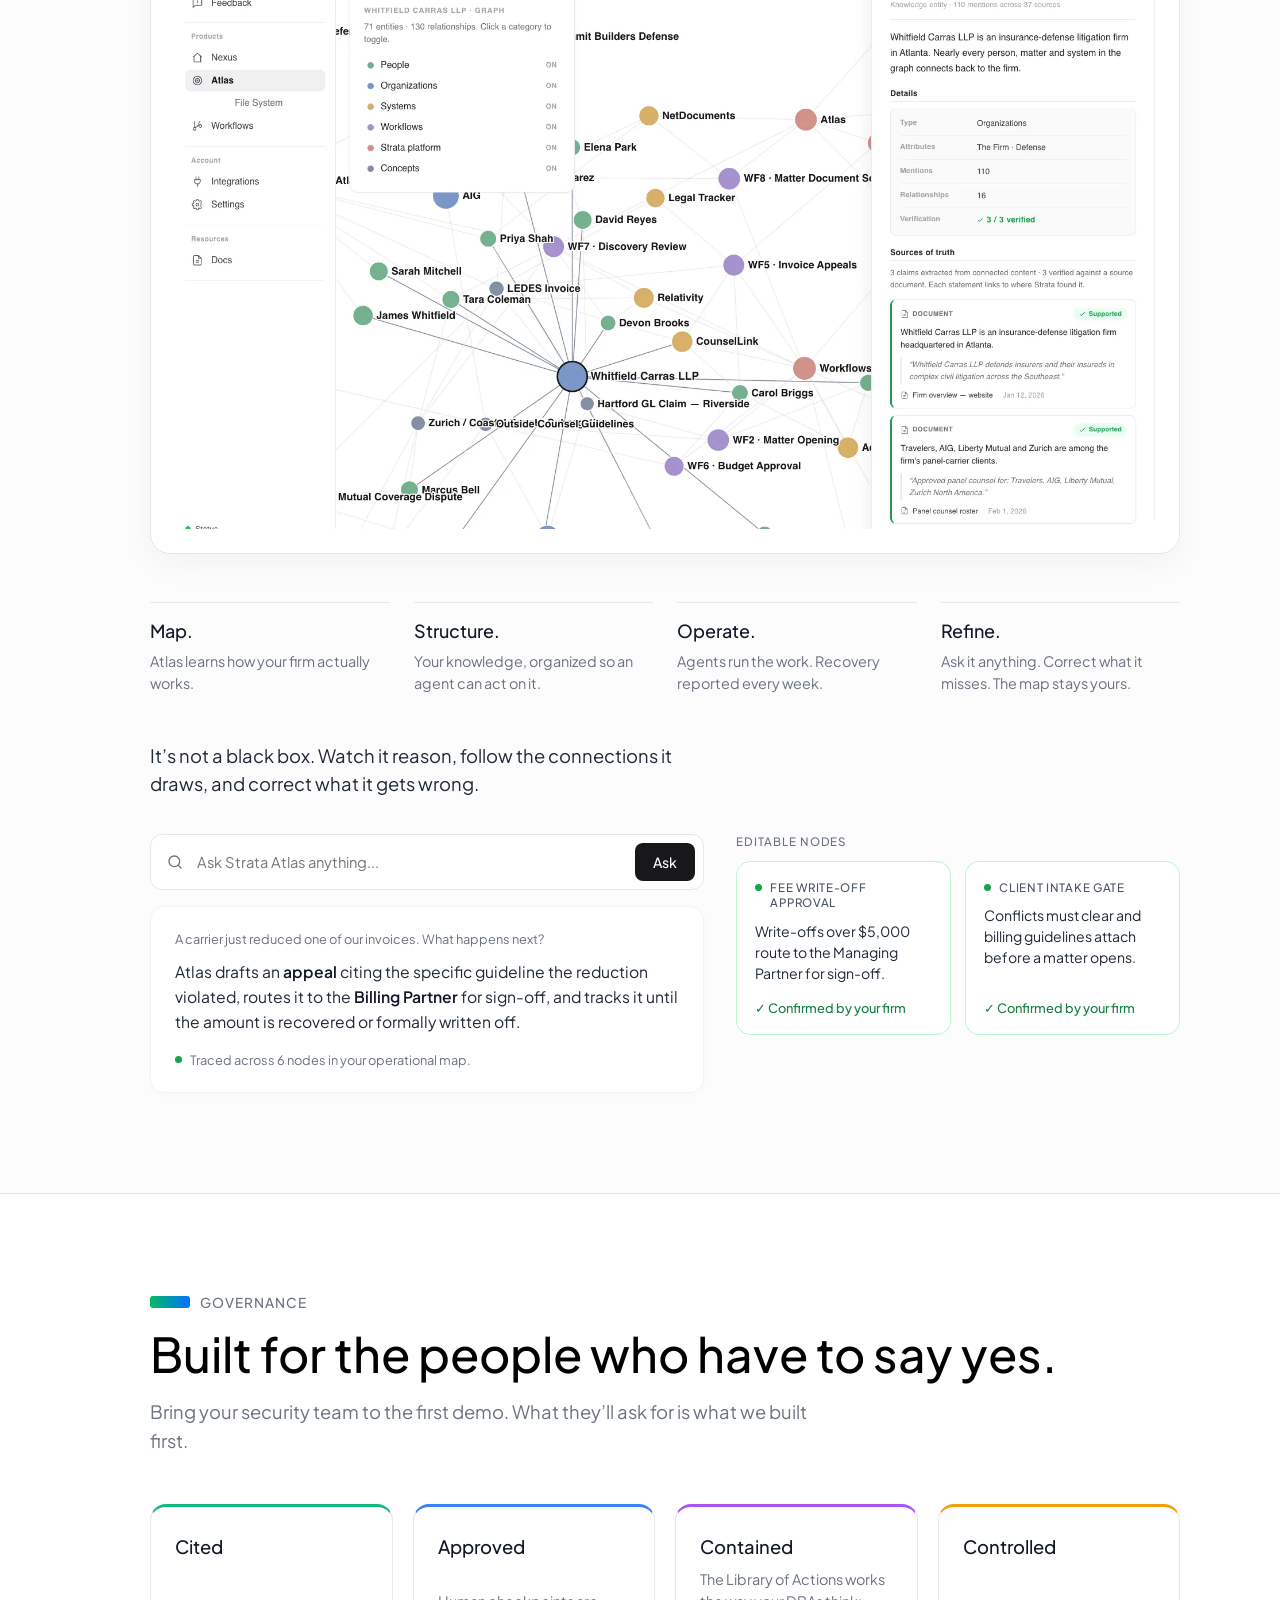
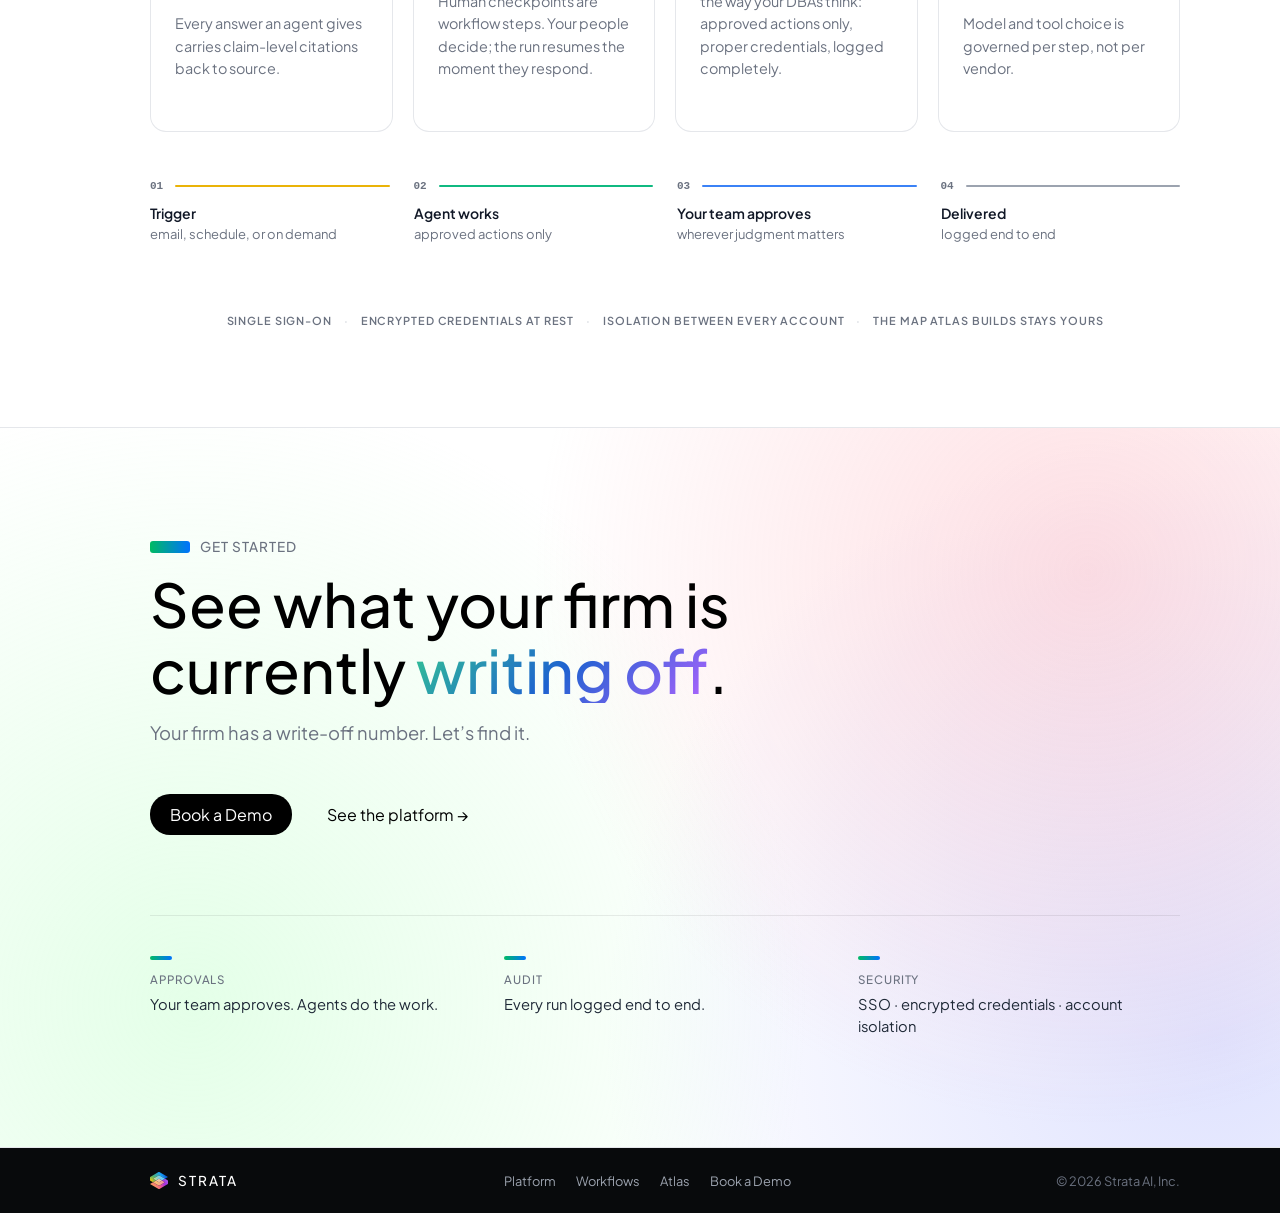
==== commit 7bd633cd: "FINALIZO" ====
--- a/index.html
+++ b/index.html
@@ -216,11 +216,8 @@
     </div>
 
     <div class="atlas-visual">
-     <div class="atlas-visual">
+
       <img src="assets/img/atlas-screenshot.webp" alt="Strata Atlas Knowledge Graph" />
-    </div>
-        </div>
-      </div>
     </div>
 
     <div class="atlas-pillars">
@@ -245,11 +242,69 @@
 </p>
       </div>
     </div>
-    <div class="atlas-query-box">
-      <form class="atlas-query-form" onsubmit="event.preventDefault(); document.getElementById('atlasAnswer').hidden = false;">
-        <input type="text" value="Which e-billing clients have a 30-day appeal window and block-billing restrictions?" aria-label="Ask Strata Atlas" />
-        <button type="submit" class="negro">Ask Atlas</button>
-      </form>
+    
+    <p class="atlas-lead">
+      It’s not a black box. Watch it reason, follow the connections it draws, and correct what it gets wrong.
+    </p>
+
+    <div class="atlas-interactive">
+      <!-- Columna izquierda: Buscador + Respuesta -->
+      <div class="atlas-left-col">
+        <form id="atlasForm" class="atlas-search-bar">
+          <svg class="atlas-search-icon" width="16" height="16" viewBox="0 0 24 24" fill="none" stroke="currentColor" stroke-width="2" stroke-linecap="round" stroke-linejoin="round">
+            <circle cx="11" cy="11" r="8"></circle>
+            <line x1="21" y1="21" x2="16.65" y2="16.65"></line>
+          </svg>
+          <input 
+            id="atlasInput" 
+            type="text" 
+            value="" 
+            placeholder="Ask Strata Atlas anything..."
+            aria-label="Ask Strata Atlas"
+          />
+          <button id="atlasSubmitBtn" type="submit" class="atlas-ask-btn">Ask</button>
+        </form>
+
+        <div id="atlasAnswer" class="atlas-answer-card">
+          <div id="atlasQuestionText" class="atlas-answer-question">
+            A carrier just reduced one of our invoices. What happens next?
+          </div>
+          <p class="atlas-answer-text">
+            Atlas drafts an <strong>appeal</strong> citing the specific guideline the reduction violated, routes it to the <strong>Billing Partner</strong> for sign-off, and tracks it until the amount is recovered or formally written off.
+          </p>
+          <div class="atlas-answer-meta">
+            <span class="atlas-dot"></span> Traced across 6 nodes in your operational map.
+          </div>
+        </div>
+      </div>
+      <div class="atlas-right-col">
+        <div class="atlas-nodes-label">EDITABLE NODES</div>
+        <div class="atlas-nodes-grid">
+          <div class="atlas-node-card">
+            <div>
+              <div class="atlas-node-header">
+                <span class="atlas-dot"></span>
+                <span>FEE WRITE-OFF APPROVAL</span>
+              </div>
+              <p class="atlas-node-desc">
+                Write-offs over $5,000 route to the Managing Partner for sign-off.
+              </p>
+            </div>
+            <div class="atlas-node-status">✓ Confirmed by your firm</div>
+          </div>
+
+          <div class="atlas-node-card">
+            <div>
+              <div class="atlas-node-header">
+                <span class="atlas-dot"></span>
+                <span>CLIENT INTAKE GATE</span>
+              </div>
+              <p class="atlas-node-desc">
+                Conflicts must clear and billing guidelines attach before a matter opens.
+              </p>
+            </div>
+            <div class="atlas-node-status">✓ Confirmed by your firm</div>
+          </div>
         </div>
       </div>
     </div>
@@ -267,7 +322,7 @@
 
     <div class="roles-grid">
       <div class="role-card role-card--green">
-        <h4>Cited</h4>
+        <h4>Cited</h4> 
         <p>Every answer an agent gives carries claim-level citations back to source.</p>
       </div>
 
@@ -352,6 +407,25 @@
         <a href="#platform" class="transparente">See the platform →</a>
       </div>
     </div>
+    <div class="cta-pillars">
+        <div class="cta-pillar">
+          <span class="cta-mini-bar"></span>
+          <div class="cta-pillar-tag">APPROVALS</div>
+          <p>Your team approves. Agents do the work.</p>
+        </div>
+
+        <div class="cta-pillar">
+          <span class="cta-mini-bar"></span>
+          <div class="cta-pillar-tag">AUDIT</div>
+          <p>Every run logged end to end.</p>
+        </div>
+
+        <div class="cta-pillar">
+          <span class="cta-mini-bar"></span>
+          <div class="cta-pillar-tag">SECURITY</div>
+          <p>SSO · encrypted credentials · account isolation</p>
+        </div>
+      </div>
   </section>
 
   <footer class="site-footer">
--- a/estils.css
+++ b/estils.css
@@ -10,7 +10,7 @@
 
 html, body {
   max-width: 100%;
-  overflow-x: hidden;
+  overflow-x: clip;
   margin: 0;
   padding: 0;
   font-family: 'Plus Jakarta Sans', sans-serif;
@@ -39,9 +39,7 @@
   font-size: 1.5em;
 }
 
-/* =========================================
-   CABECERA
-   ========================================= */
+/* CABECERA */
 header {
   position: sticky;
   top: 0%;
@@ -873,9 +871,301 @@
 /*RESTO DE PAGINA*/
 
 .workflows-section {
-  background-color: #ffffff;
+  background-color: #f8f7f3;
   padding: 100px 100px 100px 150px;
   border-bottom: 1px solid var(--line);
+}
+
+.workflows-list {
+  display: flex;
+  flex-direction: column;
+  border-top: 1px solid #e5e4df;
+}
+
+/* Transición suave para el desplazamiento */
+.workflow-code,
+.workflow-content {
+  transition: transform 0.25s cubic-bezier(0.16, 1, 0.3, 1);
+}
+
+/* Desplazamiento hacia la derecha al hacer hover */
+.workflow-row:hover .workflow-code,
+.workflow-row:hover .workflow-content {
+  transform: translateX(8px); 
+}
+
+.workflow-row {
+  position: relative;
+  display: grid;
+  grid-template-columns: 220px 1fr auto; 
+  gap: 32px;
+  padding: 32px 28px;
+  border-bottom: 1px solid #e5e4df;
+  align-items: center;
+  background-color: transparent;
+  transition: background-color 0.25s ease;
+}
+
+/* Barra lateral degradada (verde a azul) oculta por defecto */
+.workflow-row::before {
+  content: "";
+  position: absolute;
+  left: 0;
+  top: 0;
+  bottom: 0;
+  width: 3px;
+  background: linear-gradient(to bottom, #00ba63, #0072ff);
+  opacity: 0;
+  transform: scaleY(0.4);
+  transition: opacity 0.25s ease, transform 0.25s cubic-bezier(0.16, 1, 0.3, 1);
+}
+
+/* Efecto al pasar el ratón (Hover) */
+.workflow-row:hover {
+  background-color: #f2f0ea;
+}
+
+.workflow-row:hover::before {
+  opacity: 1;
+  transform: scaleY(1);
+}
+
+
+
+.workflow-code {
+  display: inline-block;
+  width: fit-content;
+  font-size: 0.72rem;
+  font-weight: 500;
+  letter-spacing: 0.08em;
+  color: #c27828;
+  background-color: #f4ebd9;
+  border: 1px solid #e6d3b3;
+  border-radius: 999px;
+  padding: 5px 12px;
+}
+
+/* Sub-fila (Appeals) ligeramente indentada y más sutil */
+.workflow-row--sub {
+  background-color: #f3f2ed;
+}
+
+.workflow-row--sub .workflow-code {
+  margin-left: 24px;
+  text-transform: none;
+  letter-spacing: 0.02em;
+}
+
+/* Flecha derecha que aparece en hover */
+.workflow-arrow {
+  font-size: 1.1rem;
+  color: #6b7280;
+  opacity: 0;
+  transform: translateX(-8px);
+  transition: opacity 0.25s ease, transform 0.25s ease;
+}
+
+/*BARRA DE PREGUNTAS*/
+.atlas-pillar p {
+  font-size: 0.92rem;
+  color: #6b7280;
+  line-height: 1.55;
+  margin: 0;
+}
+
+/* Subtítulo intermedio */
+.atlas-lead {
+  font-size: 1.15rem;
+  color: #1f2937;
+  max-width: 580px;
+  line-height: 1.5;
+  margin: 0 0 36px 0;
+}
+
+/* Diseño de 2 columnas inferior */
+.atlas-interactive {
+  display: grid;
+  grid-template-columns: 1.25fr 1fr;
+  gap: 32px;
+  align-items: start;
+}
+
+/* Barra de búsqueda */
+.atlas-search-bar {
+  display: flex;
+  align-items: center;
+  gap: 12px;
+  background-color: #ffffff;
+  border: 1px solid #e5e7eb;
+  border-radius: 12px;
+  padding: 8px 8px 8px 16px;
+  margin-bottom: 16px;
+}
+
+.atlas-search-icon {
+  color: #6b7280;
+  flex-shrink: 0;
+}
+
+.atlas-search-bar input {
+  flex: 1;
+  border: none;
+  outline: none;
+  background: transparent;
+  font-family: inherit;
+  font-size: 0.92rem;
+  color: #111827;
+}
+
+.atlas-ask-btn {
+  background-color: #18181b;
+  color: #ffffff;
+  border: none;
+  border-radius: 8px;
+  padding: 10px 18px;
+  font-family: inherit;
+  font-size: 0.88rem;
+  font-weight: 500;
+  cursor: pointer;
+  transition: background-color 0.2s ease;
+}
+
+.atlas-ask-btn:hover {
+  background-color: #27272a;
+}
+
+/* Tarjeta de respuesta */
+.atlas-answer-card {
+  background-color: #ffffff;
+  border: 1px solid #f1f3f5;
+  border-radius: 14px;
+  padding: 24px;
+  box-shadow: 0 2px 10px rgba(0, 0, 0, 0.02);
+}
+
+.atlas-answer-question {
+  font-size: 0.8rem;
+  color: #6b7280;
+  margin-bottom: 12px;
+}
+
+.atlas-answer-text {
+  font-size: 0.98rem;
+  color: #1f2937;
+  line-height: 1.6;
+  margin: 0 0 18px 0;
+}
+
+.atlas-answer-text strong {
+  font-weight: 600;
+  color: #111827;
+}
+
+.atlas-answer-meta {
+  display: flex;
+  align-items: center;
+  gap: 8px;
+  font-size: 0.8rem;
+  color: #6b7280;
+}
+
+/* Punto verde compartido */
+.atlas-dot {
+  display: inline-block;
+  width: 7px;
+  height: 7px;
+  border-radius: 50%;
+  background-color: #16a34a;
+  flex-shrink: 0;
+}
+
+.atlas-node-card:hover {
+  transform: translateY(-3px);
+  border-color: #4ade80;
+  box-shadow: 0 8px 20px rgba(22, 163, 74, 0.08);
+}
+
+
+/* Columna derecha: Editable Nodes */
+.atlas-nodes-label {
+  font-size: 0.72rem;
+  font-weight: 500;
+  letter-spacing: 0.08em;
+  color: #6b7280;
+  text-transform: uppercase;
+  margin-bottom: 12px;
+}
+
+.atlas-nodes-grid {
+  display: grid;
+  grid-template-columns: 1fr 1fr;
+  gap: 14px;
+}
+
+
+.atlas-node-card {
+  background-color: #ffffff;
+  border: 1px solid #bbf7d0; 
+  border-radius: 14px;
+  padding: 18px;
+  display: flex;
+  flex-direction: column;
+  justify-content: space-between;
+  gap: 16px;
+}
+
+.atlas-node-header {
+  display: flex;
+  align-items: flex-start;
+  gap: 8px;
+  font-size: 0.72rem;
+  font-weight: 500;
+  letter-spacing: 0.06em;
+  color: #4b5563;
+  line-height: 1.35;
+  margin-bottom: 10px;
+}
+
+.atlas-node-header .atlas-dot {
+  margin-top: 4px;
+}
+
+.atlas-node-desc {
+  font-size: 0.88rem;
+  color: #1f2937;
+  line-height: 1.5;
+  margin: 0;
+}
+
+.atlas-node-status {
+  font-size: 0.8rem;
+  font-weight: 500;
+  color: #15803d;
+}
+
+
+/* Responsive */
+@media (max-width: 960px) {
+  .atlas-interactive {
+    grid-template-columns: 1fr;
+  }
+}
+
+@media (max-width: 768px) {
+  .atlas-pillars {
+    grid-template-columns: 1fr 1fr;
+  }
+}
+
+@media (max-width: 480px) {
+  .atlas-pillars,
+  .atlas-nodes-grid {
+    grid-template-columns: 1fr;
+  }
+}
+.workflow-row:hover .workflow-arrow {
+  opacity: 1;
+  transform: translateX(0);
 }
 
 .section-tag {
@@ -1319,10 +1609,10 @@
 }
 
 
-.step-1 .step-line { background-color: #eab308; } /* Amarillo/Dorado */
-.step-2 .step-line { background-color: #10b981; } /* Verde */
-.step-3 .step-line { background-color: #3b82f6; } /* Azul */
-.step-4 .step-line { background-color: #9ca3af; } /* Gris */
+.step-1 .step-line { background-color: #eab308; } 
+.step-2 .step-line { background-color: #10b981; } 
+.step-3 .step-line { background-color: #3b82f6; } 
+.step-4 .step-line { background-color: #9ca3af; } 
 
 
 .step-title {
@@ -1367,4 +1657,50 @@
   .workflow-steps {
     grid-template-columns: 1fr;
   }
+}
+
+
+/*Get Started columnas*/
+.cta-pillars {
+  display: grid;
+  grid-template-columns: repeat(3, 1fr);
+  gap: 32px;
+  margin-top: 80px;
+  padding-top: 40px;
+  border-top: 1px solid rgba(0, 0, 0, 0.08);
+}
+
+.cta-mini-bar {
+  display: block;
+  width: 22px;
+  height: 4px;
+  border-radius: 999px;
+  background: linear-gradient(to right, #00ba63, #0072ff);
+  margin-bottom: 12px;
+}
+
+.cta-pillar-tag {
+  font-size: 0.72rem;
+  font-weight: 500;
+  letter-spacing: 0.08em;
+  color: #6b7280;
+  text-transform: uppercase;
+  margin-bottom: 6px;
+}
+
+.cta-pillar p {
+  font-size: 0.92rem;
+  color: #1f2937;
+  margin: 0;
+  line-height: 1.5;
+}
+
+/* Responsive para móvil */
+@media (max-width: 768px) {
+  .cta-pillars {
+    grid-template-columns: 1fr;
+    gap: 24px;
+    margin-top: 56px;
+    padding-top: 32px;
+  }
 }
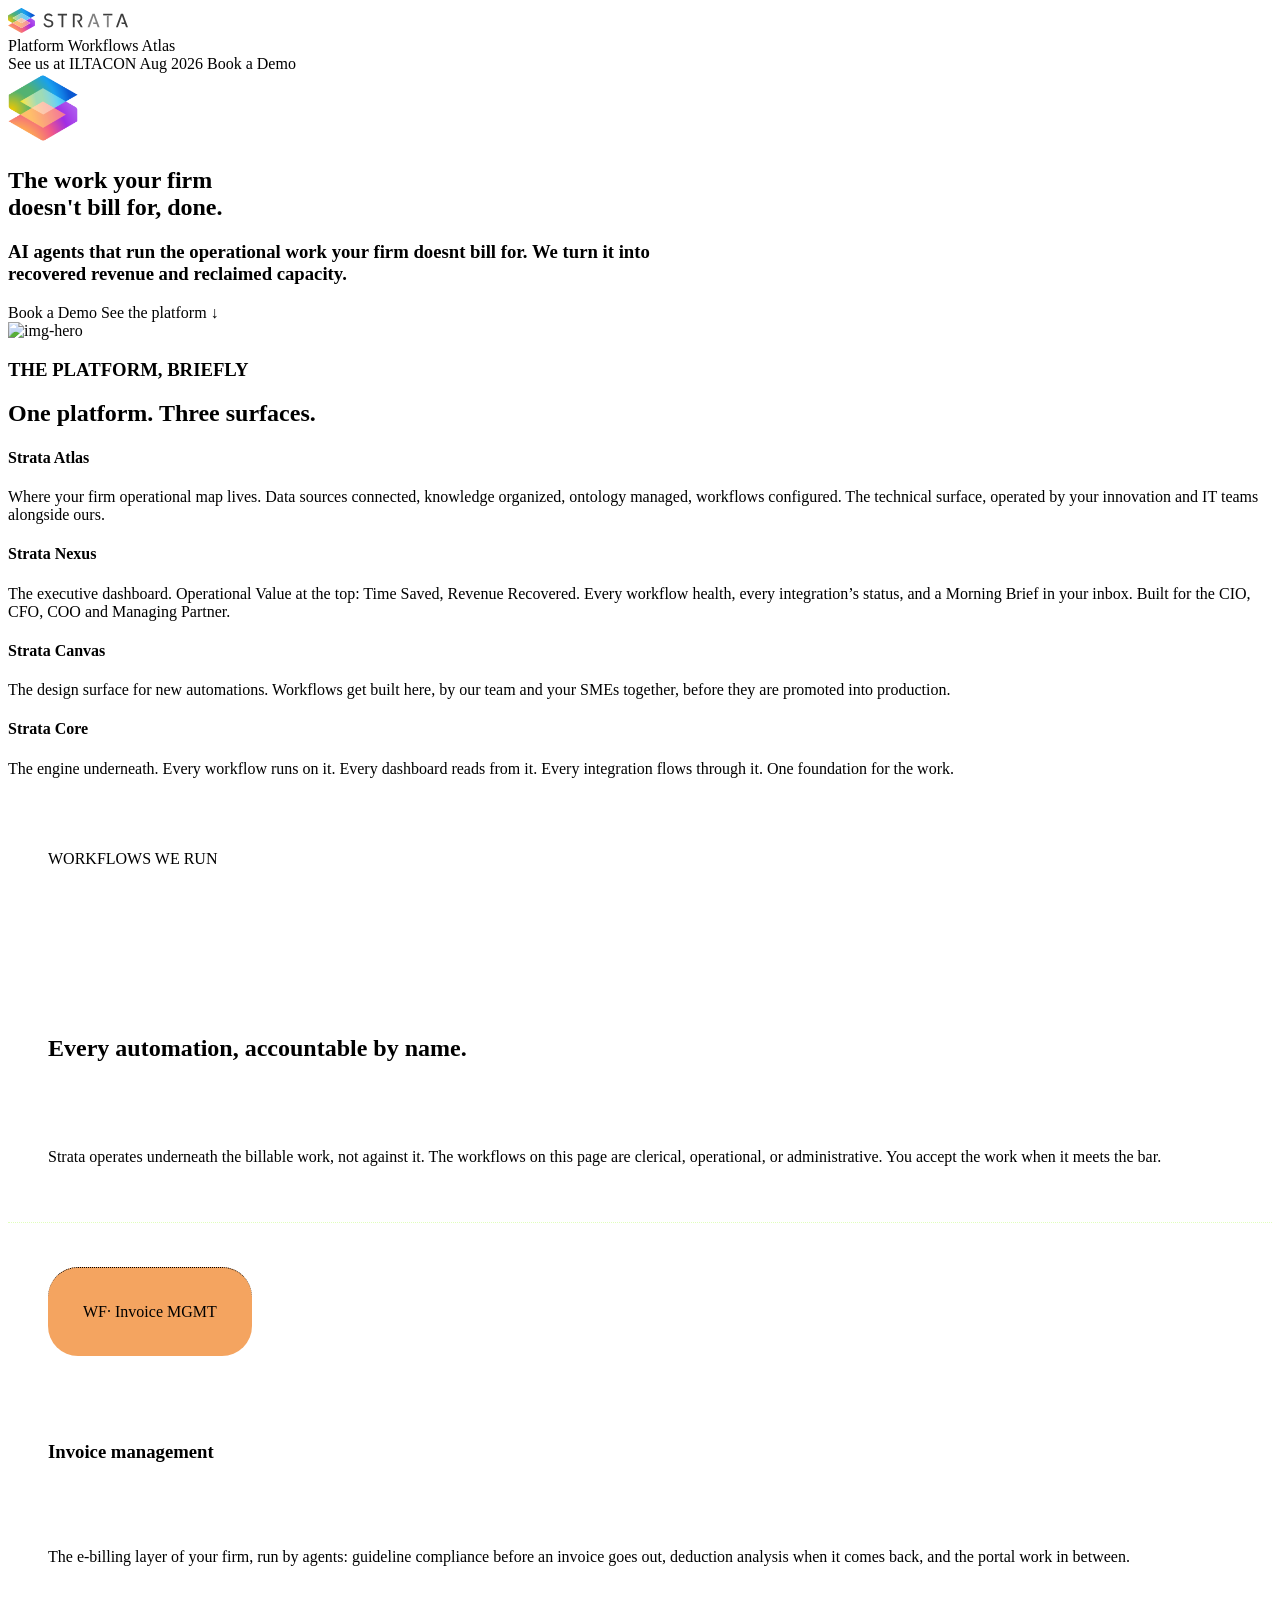
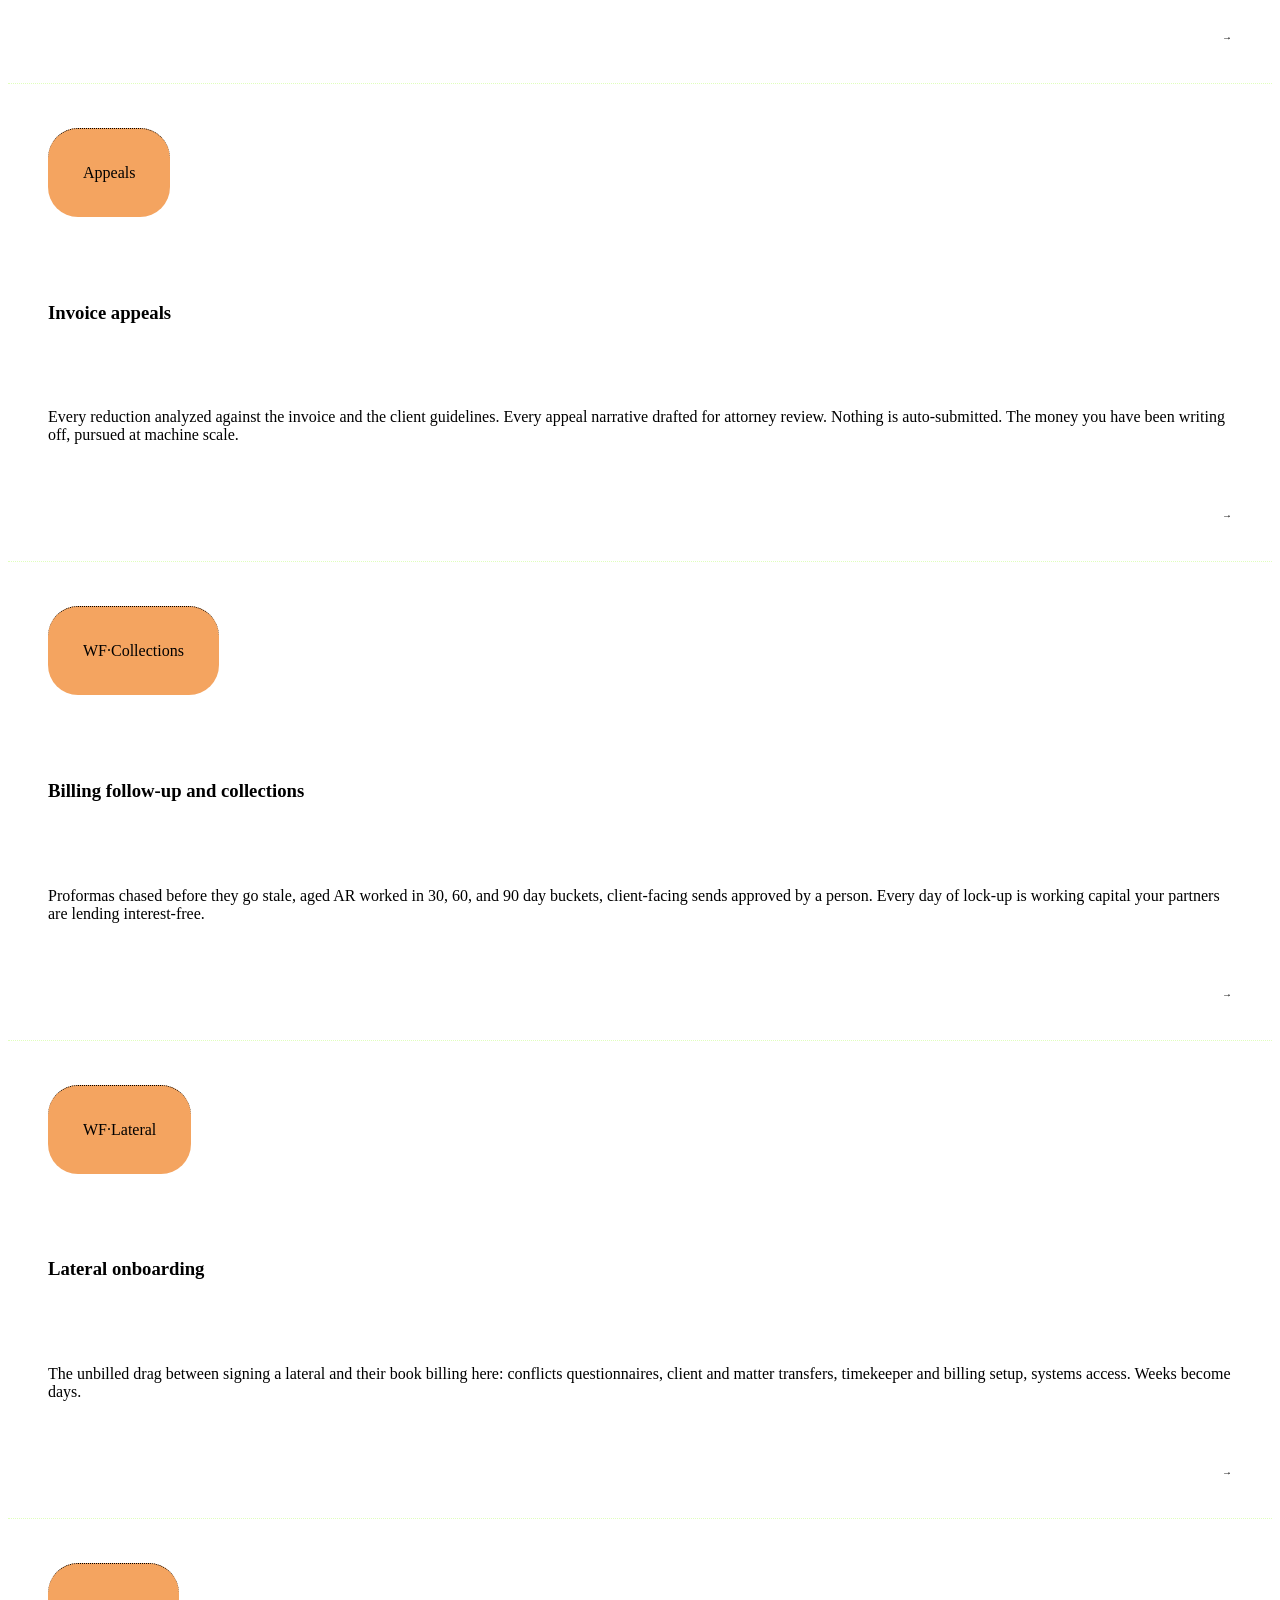
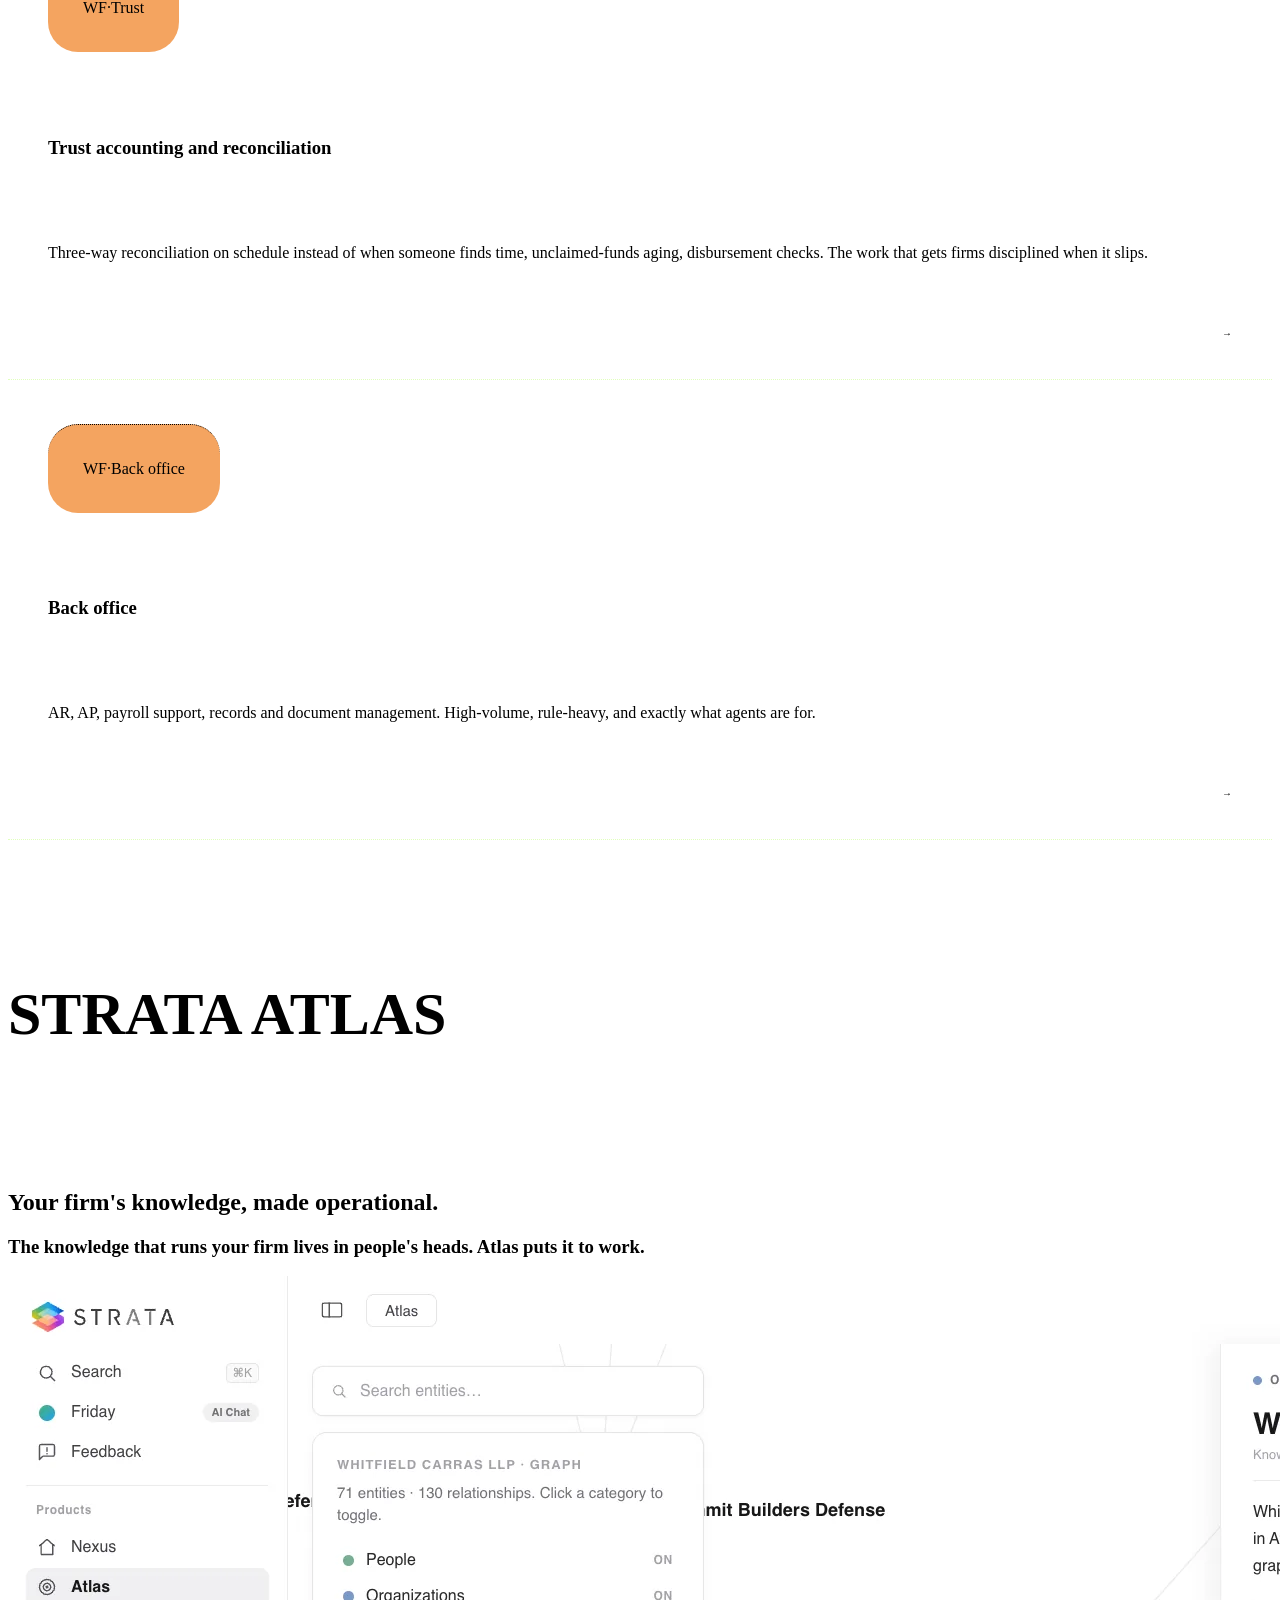
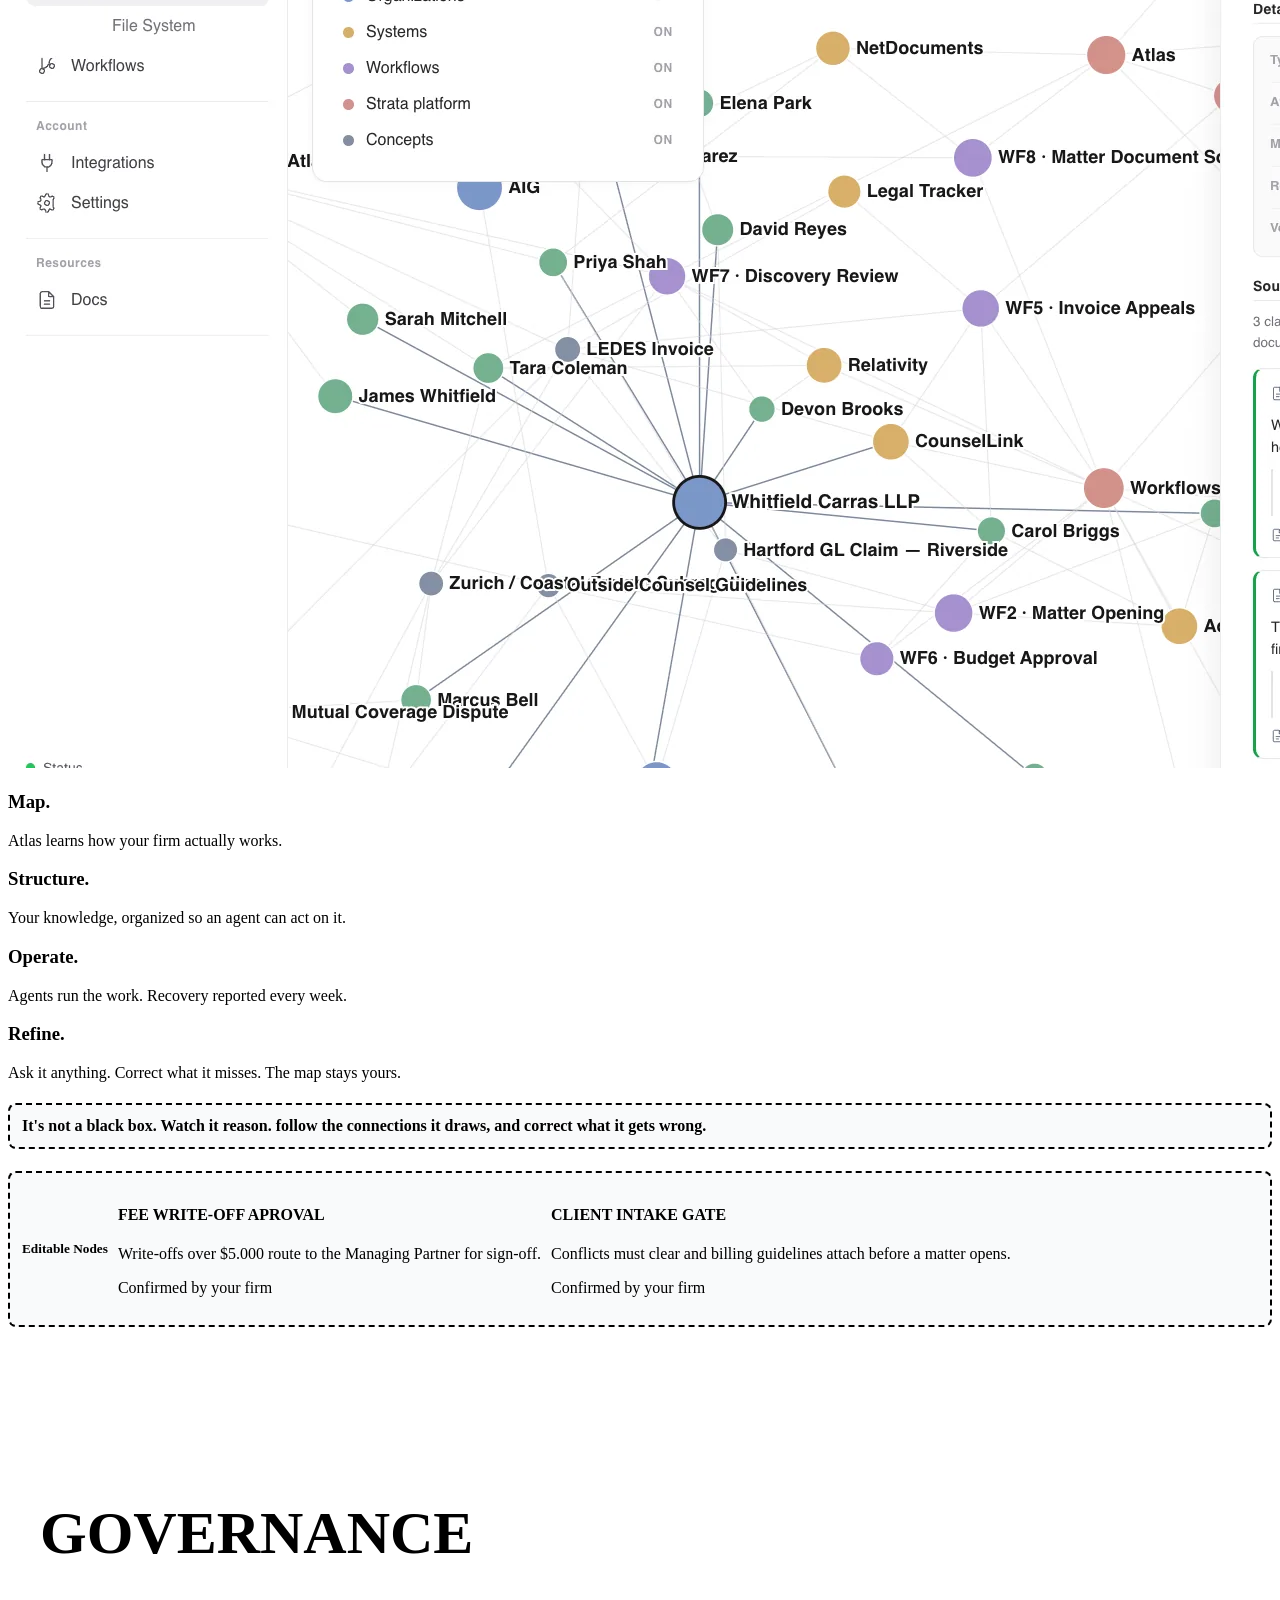
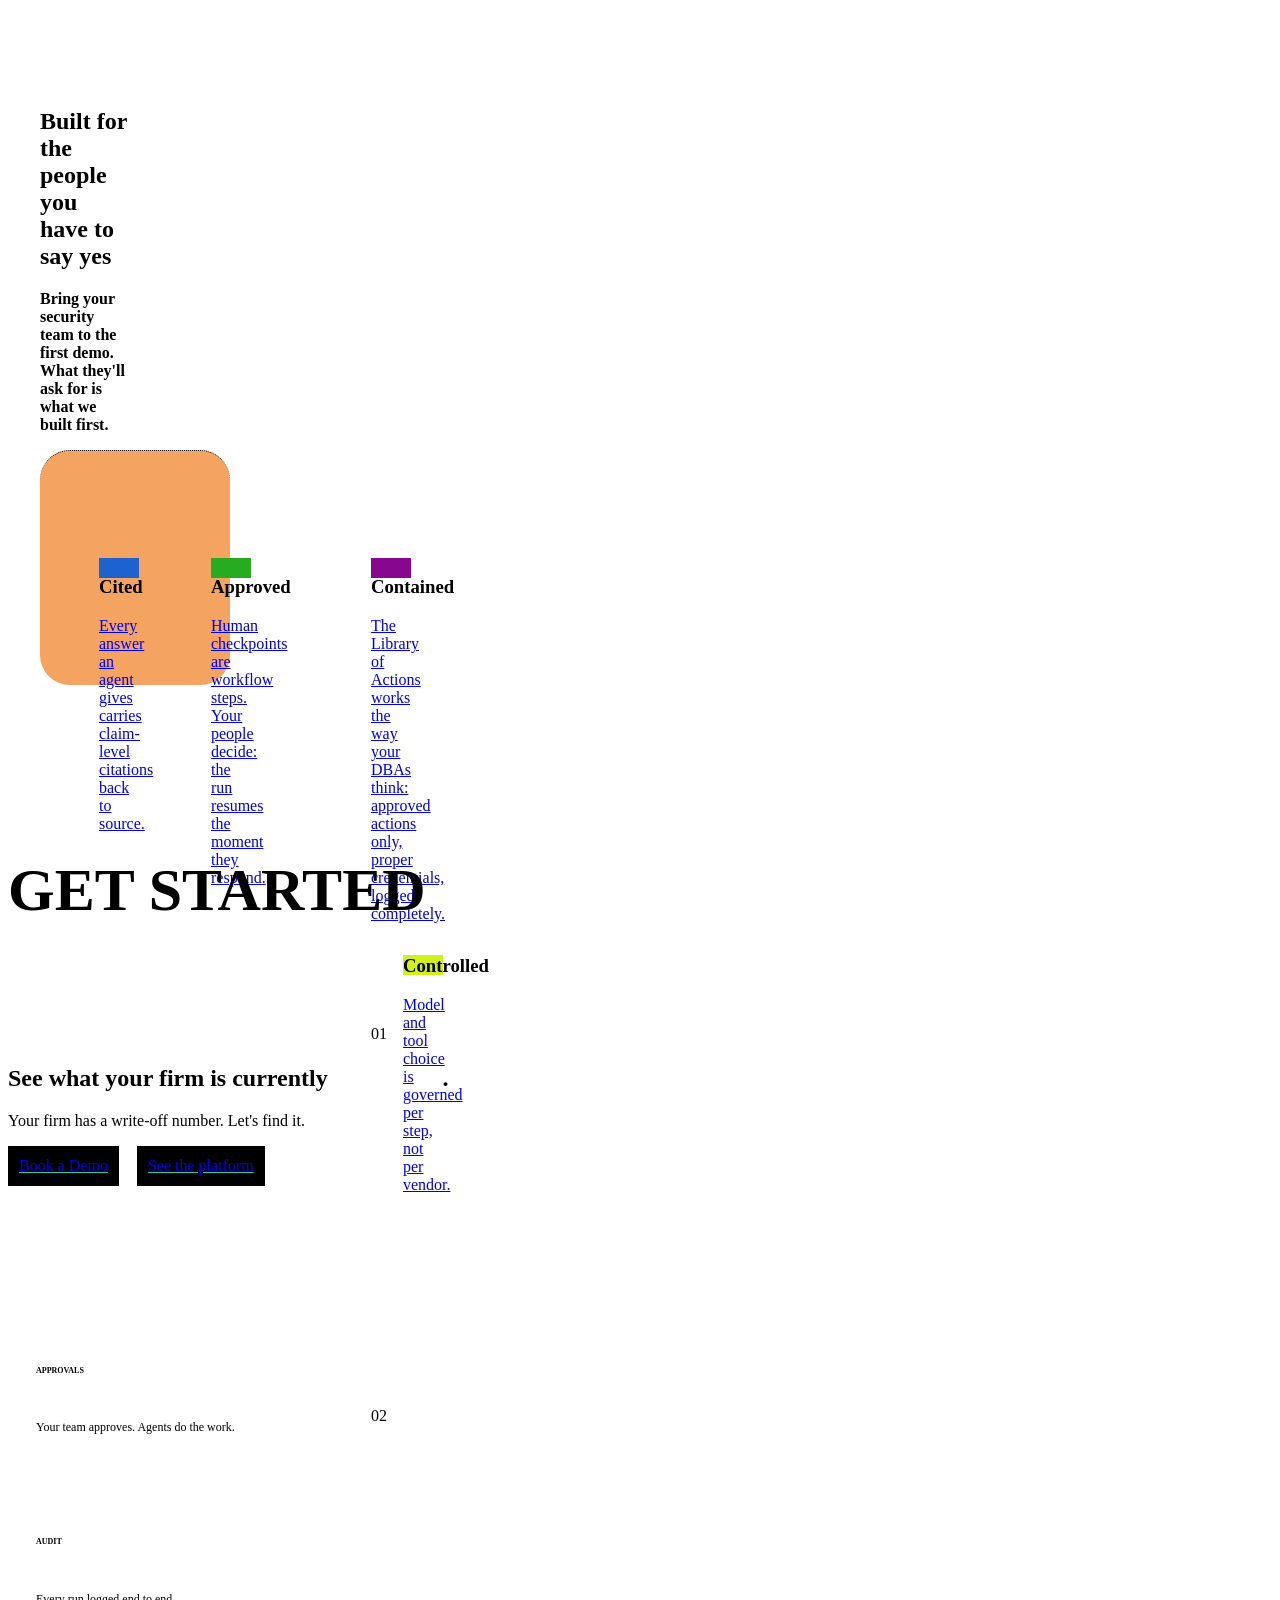
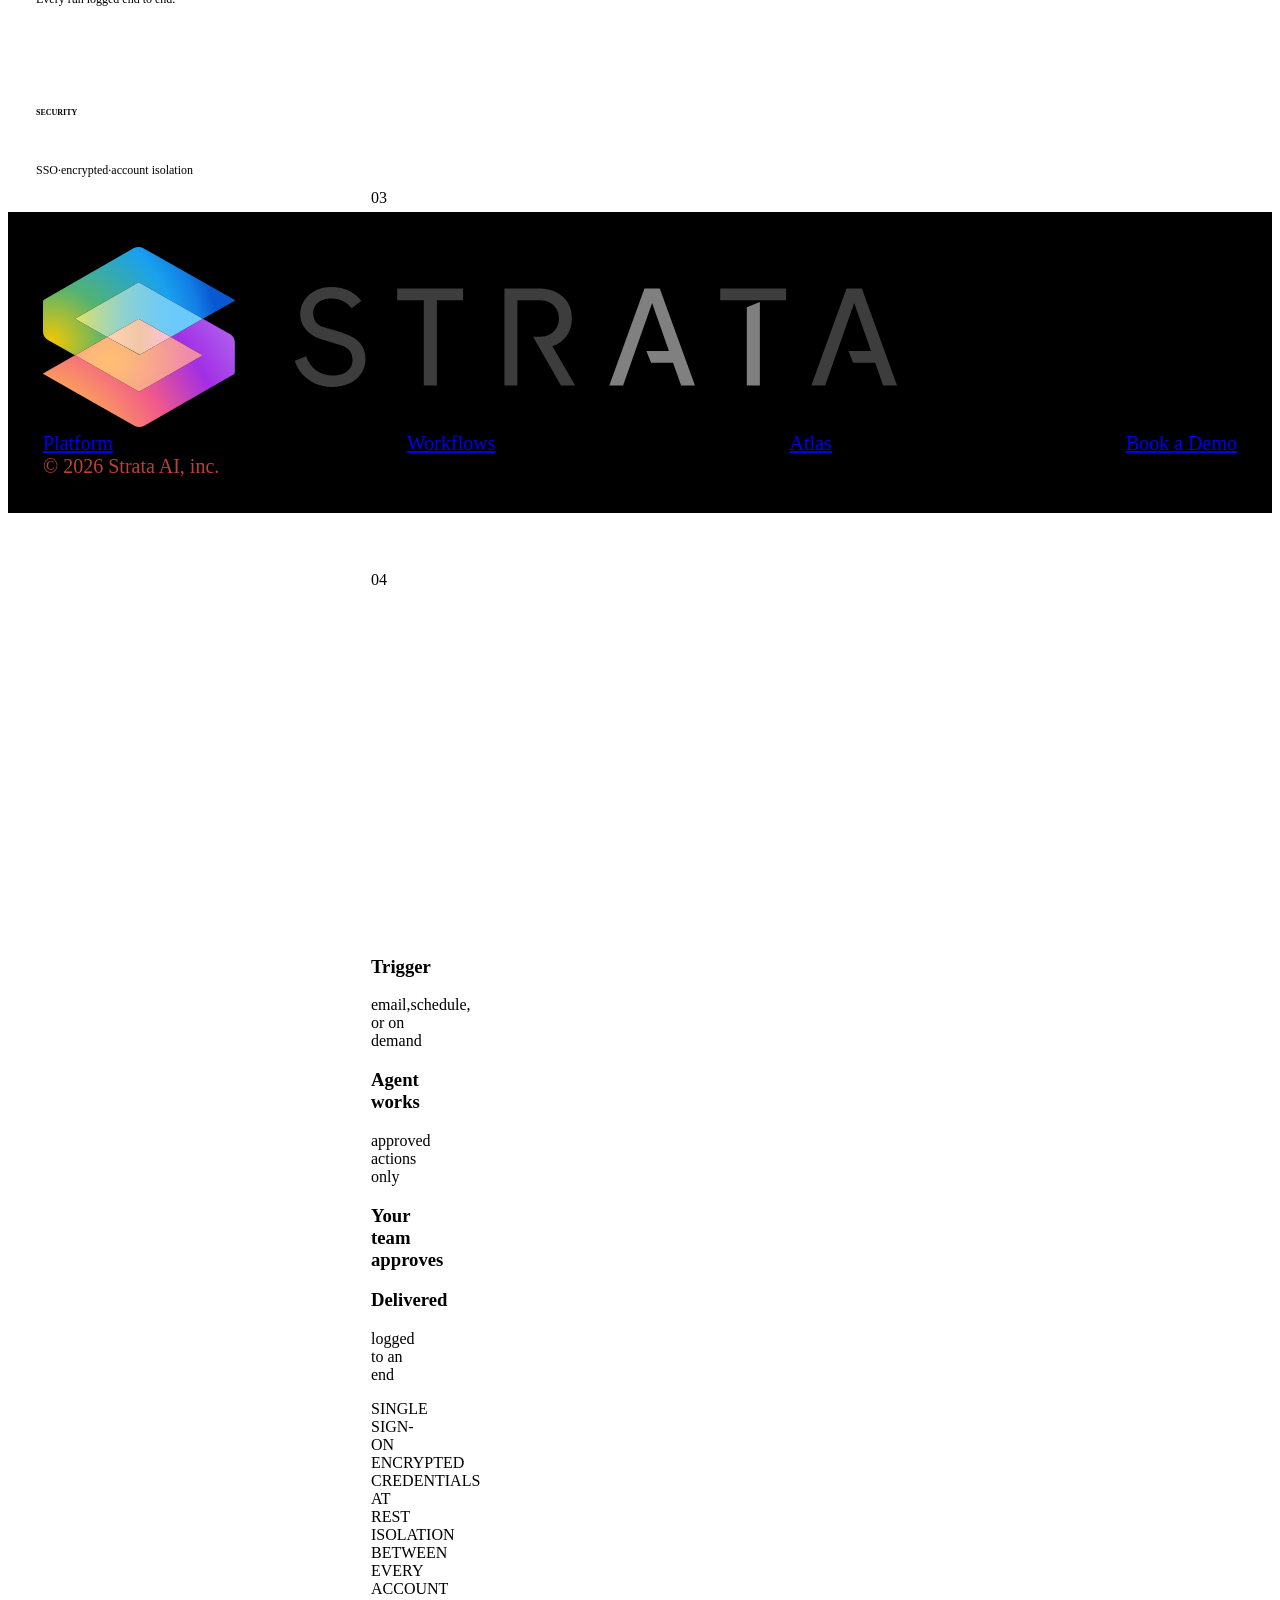
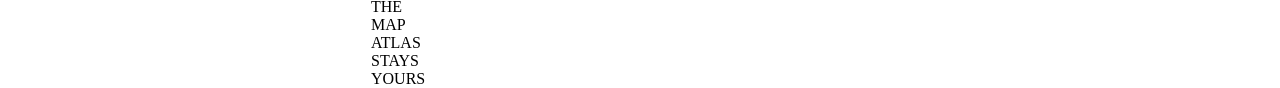
==== commit 479e998f: "transició etiqueta" ====
--- a/index.html
+++ b/index.html
@@ -1,58 +1,60 @@
 <!DOCTYPE html>
-<html lang="en">
+<html lang="es">
 <head>
   <meta charset="UTF-8">
-  <meta name="viewport" content="width=device-width, initial-scale=1">
-  <title>Strata — Exercici004</title>
+  <title>Pagina</title>
+  <link rel="stylesheet" href="global.css">
   <link rel="icon" href="assets/img/strata-icon.svg" type="image/svg+xml">
   <link rel="stylesheet" href="assets/fonts/fonts.css">
   <link rel="stylesheet" href="estils.css">
   <script defer src="assets/js/vendor/three.min.js"></script>
+  <script defer src="assets/js/hero-graph.js"></script>
   <script defer src="assets/js/vendor/3d-force-graph.min.js"></script>
-  <script defer src="assets/js/hero-graph.js"></script>
 </head>
 <body>
   <header class ="navbar">
     <img src="assets/img/strata-logo.svg" alt="Strata-Logo" class="logo" width="120">
     <div class="links_internos">
-      <a href="#platform" class="nav-link">Platform</a>
-      <a href="#workflows" class="nav-link">Workflows</a>
-      <a href="#atlas" class="nav-link">Atlas</a>
-    </div>
-    <a class = "blanco"> <span class = "rojo"></span>See us at ILTACON Aug 2026</a>
-    <a href="formulario.html" class = "negro">Book a Demo</a>
+      <a>Platform</a>
+      <a>Workflows</a>
+      <a>Atlas</a>
+    </div>
+    <a class = "blanco">See us at ILTACON Aug 2026</a>
+    <a class = "negro">Book a Demo</a>
+    </div>
   </header>
   <section class ="hero">
     <div class ="titol">
     <img src="assets/img/strata-icon.png" alt="Strata Logo" class="simbol" width="70">
     <h1>The work your firm <br> doesn't bill for, <span class="destacado">done</span>.</h1>
-    <h3>AI agents that run the operational work  your firm doesn’t bill for. We turn it into <br> recovered revenue and reclaimed capacity.</h3>
+    <h3>AI agents that run the operational work  your firm doesnt bill for. We turn it into <br> recovered revenue and reclaimed capacity.</h3>
     <div class = "linkshero" >
-      <a href="formulario.html" class = "negro">Book a Demo</a>
-      <a href="#platform" class = "transparente">See the platform ↓</a>
+      <a class = "negro">Book a Demo</a>
+      <a class = "transparente">See the platform ↓</a>
     </div>
   </div>
   <div class="imagen-hero">
-    <img src="assets/img/nexus-screenshot.png" alt="img-hero">
+    <img src="assets/img/assets/img/nexus-screenshot.png" alt="img-hero">
   </div>
   </section>   
-  <section id="platform" class ="Platform">
+  <section class ="Platform">
     <h3>THE PLATFORM, BRIEFLY</h3>
     <h1>One platform. Three surfaces.</h1>
     <div class="platform-surfaces">
       <div class="atlas">
         <h4>Strata <span class="negrita">Atlas</span></h4>
-        <p>Where your firm’s operational map lives. Data sources connected, knowledge organized, ontology managed, workflows configured. The technical surface, operated by your innovation and IT teams alongside ours.</p>
+        <p>Where your firm operational map lives. Data sources connected, 
+          knowledge organized, ontology managed, workflows configured. The technical surface, operated by your innovation and IT teams alongside ours.</p>
       </div>
-    <div class="nexus">
+      <div class="nexus">
         <h4>Strata <span class="negrita">Nexus</span></h4>
-        <p>The executive dashboard. Operational Value at the top: Time Saved, Revenue Recovered. Every workflow’s health, every integration’s status, 
+        <p>The executive dashboard. Operational Value at the top: Time Saved, Revenue Recovered. Every workflow health, every integration’s status, 
           and a Morning Brief in your inbox. Built for the CIO, CFO, COO and Managing Partner.</p>
-    </div>
+      </div>
       <div class="canvas">
         <h4>Strata <span class="negrita">Canvas</span></h4>
         <p>The design surface for new automations. Workflows get built here, 
-          by our team and your SMEs together, before they’re promoted into production.</p>
+          by our team and your SMEs together, before they are promoted into production.</p>
       </div>
     </div>
     <div class="core">
@@ -61,391 +63,186 @@
           Every dashboard reads from it. Every integration flows through it. One foundation for the work.</p>
     </div>
   </section>
-  <section class = "franja-de-missatge">
-    <div class="missatge">
-      <p class = "missatge1">Every workflow we run is a named automation with an owner and binary acceptance criteria.</p>
-      <p class = "missatge2"> We don’t lead with the AI. We lead with the numbers it moves.</p>
-    </div>
-    </section >
-  <section class = "operationalvalue">
-    <div>
-      <h3> <span class="marker"></span>OPERATIONAL VALUE</h3>
-      <h1>Two numbers. Reported every week. <br> Denominated in dollars and hours.</h1>
-      <div class = "operationalvalue-numbers">
-      <div class = "titolsnumeros">
-        <div>STRATA NEXUS · OPERATIONAL VALUE</div>
-        <div>ILLUSTRATIVE · MID-SIZE FIRM · MONTHLY</div>
-      </div>
-      <br/><hr/>
-      <div class = "columnasnumeros">
-      <div class = "numeros1">
-        <span class="marker1"></span>
-        <div>REVENUE RECOVERED</div>
-        <h1><span class="gris">$</span>428,610</h1>
-        <div>Dollars collected that would have been written off.<span class = "subnumeros">+18% MoM</span></div>
-      </div>
-      <div class = "numeros2">
-        <span class="marker1"></span>
-        <div>CAPACITY RECLAIMED</div>
-        <h1>1,284<span class="gris">hrs</span></h1>
-        <div>Hours returned to paralegals, billing, and intake.<span class = "subnumeros">≈ 12 FTE-weeks</span></div>  
-    </div>
-    </div> 
-    </div> 
-    </div>
-  </section>
- <section class="fromthefield">
-  <div class="ftf-container">
+  <section>
+  <div class="separador">
+    <p>WORKFLOWS WE RUN<p>
+    <h1><strong> Every automation, accountable by name.</strong></h1>
+    <p class="descripcio">Strata operates underneath the billable work, not against it. 
+      The workflows on this page are clerical, operational, or administrative. 
+      You accept the work when it meets the bar.</p>
+  </div>
+  <div class="separador">
+   <p class="etiqueta"> WF· Invoice MGMT</p>
+   <h3><strong>Invoice management</strong></h3>
+   <p class="descripcio">The e-billing layer of your firm, run by agents:
+     guideline compliance before an invoice goes out, deduction analysis when it comes back, and the portal work in between.</p>
+     <div class="fletxa">→</div>
+  </div>
+  <div class="separador">
+  <p class="etiqueta">Appeals</p>
+  <h3><strong>Invoice appeals</strong></h3>
+  <p class="descripcio">Every reduction analyzed against the invoice and the client guidelines. 
+    Every appeal narrative drafted for attorney review. Nothing is auto-submitted. 
+    The money you have been writing off, pursued at machine scale.</p>
+    <div class="fletxa">→</div>
+  </div>
+  <div class="separador">
+  <p class="etiqueta">WF·Collections</p>
+  <h3><strong>Billing follow-up and collections</strong></h3>
+  <p class="descripcio">Proformas chased before they go stale, aged AR worked in 30, 60, and 90 day buckets, client-facing sends approved by a person.
+   Every day of lock-up is working capital your partners are lending interest-free.</p>
+   <div class="fletxa">→</div>
+  </div>
+  <div class="separador">
+    <p class="etiqueta">WF·Lateral</p>
+    <h3><strong>Lateral onboarding</strong></h3>
+    <p class="descripcio">The unbilled drag between signing a lateral and their book billing here:
+       conflicts questionnaires, client and matter transfers, timekeeper and billing setup, systems access. Weeks become days.</p>
+       <div class="fletxa">→</div>
+  </div>
+  <div class="separador" class="posicio">
+    <p class="etiqueta">WF·Trust</p>
+    <h3><strong>Trust accounting and reconciliation</strong></h3>
+    <p class="descripcio">Three-way reconciliation on schedule instead of when someone finds time, unclaimed-funds aging, disbursement checks.
+       The work that gets firms disciplined when it slips.</p>
+       <div class="fletxa">→</div>
+  </div>
+  <div class="separador" class="posicio">
+    <p class="etiqueta">WF·Back office</p>
+    <h3><strong>Back office</strong></h3>
+    <p class="descripcio">AR, AP, payroll support, records and document management.
+       High-volume, rule-heavy, and exactly what agents are for.</p>
+       <div class="fletxa">→</div>
+  </div>     
+
+</section>
+<section>
+  <h6 class="gran">STRATA ATLAS</h6>
+  <h1>Your firm's knowledge, made operational.</h1>
+  <h3>The knowledge that runs your firm lives in people's heads. Atlas puts it to work.</h3>
+  <img src="assets/img/atlas-screenshot.webp">
+  <div>
+    <div>
+      <h3><strong>Map.</strong></h3>
+      <p>Atlas learns how your firm actually works.</p> 
+    </div>
+    <div>
+      <h3><strong>Structure.</strong></h3>
+      <p>Your knowledge, organized so an agent can act on it.</p> 
+    </div>
+    <div>
+      <h3><strong>Operate.</strong></h3>
+      <p>Agents run the work. Recovery reported every week.</p> 
+    </div>
+    <div>
+      <h3><strong>Refine.</strong></h3>
+      <p>Ask it anything. Correct what it misses. The map stays yours.</p> 
+    </div>
+  <div>
+  <h4 class="cercador">It's not a black box. Watch it reason. follow the connections it draws, and correct what it gets wrong.</h4>
+   <span class="cercador">
+  <h5>Editable Nodes</h5>
+  <div>
+  <h4>FEE WRITE-OFF APROVAL</h4>
+  <p>Write-offs over $5.000 route to the Managing Partner for sign-off.</p>
+  <p>Confirmed by your firm</p>
+  </div>
+  <div>
+  <h4>CLIENT INTAKE GATE</h4>
+  <p>Conflicts must clear and billing guidelines attach before a matter opens.</p>
+  <p>Confirmed by your firm</p>
+  </div>
+  </div>
+
+</div>
+</section>
+
+<section class="contenidor">
+<h6 class="gran">GOVERNANCE</h6>
+<h1><strong>Built for the people you have to say yes</strong></h1>
+<p><strong>Bring your security team to the first demo. What they'll ask for is what we built first.</strong></p>
+<div class="etiqueta">
+  <div class="etiqueta1">
+  <h3><strong>Cited</strong></h3>
+  <a href="https://www.strata.ai/#" class="pas">Every answer an agent gives  carries claim-level citations back to source.</a>
+  </div>
+
+  <div class="etiqueta2">
+  <h3><strong>Approved</strong></h3>
+  <a href="https://www.strata.ai/#" class="pas">Human checkpoints are workflow steps. 
+    Your people decide: the run resumes the moment they respond.</a>
+  </div>
+
+  <div class="etiqueta3">
+  <h3><strong>Contained</strong></h3>
+  <a href="https://www.strata.ai/#" class="pas">The Library of Actions works the way your DBAs think: approved actions only, proper credentials, logged completely. </a>
+  <div>
+
+  <div class="etiqueta4" >
+  <h3><strong>Controlled</strong></h3>
+  <a href="https://www.strata.ai/#" class="pas">Model and tool choice is governed per step, not per vendor.</a>
+
+</div>
+
+<div class="barra">
+</div>
+<div class="llista">
+ <p class="numero">01</p>
+  <p class="numero">02</p>
+  <p class="numero">03</p>
+  <p class="numero">04</p>
+</div>
+<div>
+<h3><strong>Trigger</strong></h3>
+<p>email,schedule, or on demand</p>
+<h3><strong>Agent works</strong></h3>
+<p>approved actions only</p>
+<h3><strong>Your team approves</strong></h3>
+<h3>Delivered</h3>
+<p>logged to an end</p>
+</div>
+<p>SINGLE SIGN-ON  ENCRYPTED CREDENTIALS AT REST  ISOLATION BETWEEN EVERY ACCOUNT  THE MAP ATLAS STAYS YOURS</p>
+</section>
+
+<section>
+  <h6 class="gran">GET STARTED</h6>
+  <h1><strong>See what your firm is currently <span class="tonic">writing off</span>.</strong></h1>
+  <p>Your firm has a write-off number. Let's find it.</p>
+<div>
+  <div class="enllac">
+    <a href="https://www.strata.ai/#platform" class="boto boto-p">Book a Demo</a>
+    <a href="https://www.strata.ai/#platform" class="boto boto-s"> See the platform</a> 
+  </div>
+  <div class="accions">
+  <div class="accions_c">
+    <h6 class="gran">APPROVALS</h6>
+    <p>Your team approves. Agents do the work.</p>
+  </div>
+  <div class="accions_c">
+    <h6 class="gran">AUDIT</h6>
+    <p>Every run logged end to end.</p>
+  </div>
+  <div class="accions_c">
+    <h6 class="gran">SECURITY</h6>
+    <p>SSO·encrypted·account isolation</p>
+  </div>
+</div>
+</div>
+</section>
+<footer>
+  <div>
+<img src="assets/img/strata-logo.svg">
+<div class="fila_f">
+ <a href="https://www.strata.ai/#platform">Platform</a>
+ <a href="https://www.strata.ai/#platform">Workflows</a>
+ <a href="https://www.strata.ai/#platform">Atlas</a>
+ <a href="https://www.strata.ai/#platform">Book a Demo</a>
+</div>
+<div class="copyright">© 2026 Strata AI, inc.</div>
+</div>
+</footer>
   
-    <div class="ftf-left">
-      <div class="ftf-tag">
-        <span class="marker-verde"></span> FROM THE FIELD
-      </div>
-      <h2 class="ftf-title">13,000</h2>
-      <div class="ftf-subtitle">INVOICES A MONTH, ONE CLIENT FIRM</div>
-      
-      <p class="ftf-desc">
-        That was the workload for one firm’s five-to-seven-person appeals team, and below the appeal threshold, the money got walked away from. Strata’s agents now analyze every line-item deduction and draft each appeal narrative for attorney review. Nothing is auto-submitted. The attorneys decide; the agents do the work that made deciding too expensive.
-      </p>
-      
-      <p class="ftf-footer">
-        Invoice appeals is one named automation. The same platform runs billing follow-up, lateral onboarding, and trust accounting.
-      </p>
-    </div>
-
-    <div class="ftf-card">
-      <div class="ftf-card-header">
-        <span>ONE CLIENT FIRM</span>
-      </div>
-      
-      <div class="ftf-card-row">
-        <span>E-billing portals</span>
-        <span class="ftf-card-value">19</span>
-      </div>
-      
-      <div class="ftf-card-row">
-        <span>Appeals cycle</span>
-        <span class="ftf-card-value">4–6 weeks</span>
-      </div>
-      
-      <div class="ftf-card-row">
-        <span>Appeals team</span>
-        <span class="ftf-card-value">5–7 people</span>
-      </div>
-      
-      <div class="ftf-card-row" style="border-bottom: none;">
-        <span> Auto-submitted appeals</span>
-        <span class="ftf-card-value">0</span>
-      </div>
-    </div>
-
-  </div>
-</section>
-<section id="workflows" class="workflows-section">
-    <div class="workflows-header">
-      <div class="section-tag">
-        <span class="marker"></span> WORKFLOWS WE RUN
-      </div>
-      <h1>Every automation, accountable by name.</h1>
-      <p class="workflows-subtitle">
-        Strata operates underneath the billable work, not against it. The workflows on this page are clerical, operational, or administrative. You accept the work when it meets the bar.
-      </p>
-    </div>
-
-    <div class="workflows-list">
-      <div class="workflow-row">
-        <div class="workflow-code">WF · INVOICE MGMT</div>
-        <div class="workflow-content">
-          <h4>Invoice management</h4>
-          <p>The e-billing layer of your firm, run by agents: guideline compliance before an invoice goes out, deduction analysis when it comes back, and the portal work in between.</p>
-        </div>
-      </div>
-
-      <div class="workflow-row workflow-row--highlight">
-        <div class="workflow-code">Appeals</div>
-        <div class="workflow-content">
-          <h4>Invoice appeals</h4>
-          <p>Every reduction analyzed against the invoice and the client’s guidelines. Every appeal narrative drafted for attorney review. Nothing is auto-submitted. The money you’ve been writing off, pursued at machine scale.
-</p>
-        </div>
-      </div>
-
-      <div class="workflow-row">
-        <div class="workflow-code">WF · COLLECTIONS</div>
-        <div class="workflow-content">
-          <h4>Billing follow-up and collections</h4>
-          <p>Proformas chased before they go stale, aged AR worked in 30, 60, and 90 day buckets, client-facing sends approved by a person. Every day of lock-up is working capital your partners are lending interest-free.</p>
-        </div>
-      </div>
-
-      <div class="workflow-row">
-        <div class="workflow-code">WF · LATERAL</div>
-        <div class="workflow-content">
-          <h4>Lateral onboarding</h4>
-          <p>The unbilled drag between signing a lateral and their book billing here: conflicts questionnaires, client and matter transfers, timekeeper and billing setup, systems access. Weeks become days.</p>
-        </div>
-      </div>
-
-      <div class="workflow-row">
-        <div class="workflow-code">WF · TRUST</div>
-        <div class="workflow-content">
-          <h4>Trust accounting and reconciliation</h4>
-          <p>Three-way reconciliation on schedule instead of when someone finds time, unclaimed-funds aging, disbursement checks. The work that gets firms disciplined when it slips.
-</p>
-        </div>
-      </div>
-
-      <div class="workflow-row">
-        <div class="workflow-code">WF · BACK OFFICE</div>
-        <div class="workflow-content">
-          <h4>Back office</h4>
-          <p>AR, AP, payroll support, records and document management. High-volume, rule-heavy, and exactly what agents are for.</p>
-        </div>
-      </div>
-    </div>
-  </section>
-  <section id="atlas" class="atlas-section">
-    <div class="atlas-header">
-      <div class="section-tag">
-        <span class="marker"></span> STRATA ATLAS
-      </div>
-      <h1>Your firm’s knowledge,<br>made operational.</h1>
-      <p class="atlas-subtitle">
-        The knowledge that runs your firm lives in people’s heads. Atlas puts it to work.
-      </p>
-    </div>
-
-    <div class="atlas-visual">
-
-      <img src="assets/img/atlas-screenshot.webp" alt="Strata Atlas Knowledge Graph" />
-    </div>
-
-    <div class="atlas-pillars">
-      <div class="atlas-pillar">
-        <h4>Map.</h4>
-        <p>Atlas learns how your firm actually works.</p>
-      </div>
-
-      <div class="atlas-pillar">
-        <h4>Structure.</h4>
-        <p>Your knowledge, organized so an agent can act on it.</p>
-      </div>
-
-      <div class="atlas-pillar">
-        <h4>Operate.</h4>
-        <p>Agents run the work. Recovery reported every week.</p>
-      </div>
-
-      <div class="atlas-pillar">
-        <h4>Refine.</h4>
-        <p>Ask it anything. Correct what it misses. The map stays yours.
-</p>
-      </div>
-    </div>
-    
-    <p class="atlas-lead">
-      It’s not a black box. Watch it reason, follow the connections it draws, and correct what it gets wrong.
-    </p>
-
-    <div class="atlas-interactive">
-      <!-- Columna izquierda: Buscador + Respuesta -->
-      <div class="atlas-left-col">
-        <form id="atlasForm" class="atlas-search-bar">
-          <svg class="atlas-search-icon" width="16" height="16" viewBox="0 0 24 24" fill="none" stroke="currentColor" stroke-width="2" stroke-linecap="round" stroke-linejoin="round">
-            <circle cx="11" cy="11" r="8"></circle>
-            <line x1="21" y1="21" x2="16.65" y2="16.65"></line>
-          </svg>
-          <input 
-            id="atlasInput" 
-            type="text" 
-            value="" 
-            placeholder="Ask Strata Atlas anything..."
-            aria-label="Ask Strata Atlas"
-          />
-          <button id="atlasSubmitBtn" type="submit" class="atlas-ask-btn">Ask</button>
-        </form>
-
-        <div id="atlasAnswer" class="atlas-answer-card">
-          <div id="atlasQuestionText" class="atlas-answer-question">
-            A carrier just reduced one of our invoices. What happens next?
-          </div>
-          <p class="atlas-answer-text">
-            Atlas drafts an <strong>appeal</strong> citing the specific guideline the reduction violated, routes it to the <strong>Billing Partner</strong> for sign-off, and tracks it until the amount is recovered or formally written off.
-          </p>
-          <div class="atlas-answer-meta">
-            <span class="atlas-dot"></span> Traced across 6 nodes in your operational map.
-          </div>
-        </div>
-      </div>
-      <div class="atlas-right-col">
-        <div class="atlas-nodes-label">EDITABLE NODES</div>
-        <div class="atlas-nodes-grid">
-          <div class="atlas-node-card">
-            <div>
-              <div class="atlas-node-header">
-                <span class="atlas-dot"></span>
-                <span>FEE WRITE-OFF APPROVAL</span>
-              </div>
-              <p class="atlas-node-desc">
-                Write-offs over $5,000 route to the Managing Partner for sign-off.
-              </p>
-            </div>
-            <div class="atlas-node-status">✓ Confirmed by your firm</div>
-          </div>
-
-          <div class="atlas-node-card">
-            <div>
-              <div class="atlas-node-header">
-                <span class="atlas-dot"></span>
-                <span>CLIENT INTAKE GATE</span>
-              </div>
-              <p class="atlas-node-desc">
-                Conflicts must clear and billing guidelines attach before a matter opens.
-              </p>
-            </div>
-            <div class="atlas-node-status">✓ Confirmed by your firm</div>
-          </div>
-        </div>
-      </div>
-    </div>
-  </section>
-  <section class="roles-section">
-    <div class="roles-header">
-      <div class="section-tag">
-        <span class="marker"></span> GOVERNANCE
-      </div>
-      <h1>Built for the people who have to say yes.</h1>
-      <p class="roles-subtitle">
-        Bring your security team to the first demo. What they’ll ask for is what we built first.
-      </p>
-    </div>
-
-    <div class="roles-grid">
-      <div class="role-card role-card--green">
-        <h4>Cited</h4> 
-        <p>Every answer an agent gives carries claim-level citations back to source.</p>
-      </div>
-
-      <div class="role-card role-card--blue">
-        <h4>Approved</h4>
-        <p>Human checkpoints are workflow steps. Your people decide; the run resumes the moment they respond.</p>
-      </div>
-
-      <div class="role-card role-card--purple">
-        <h4>Contained</h4>
-        <p>The Library of Actions works the way your DBAs think: approved actions only, proper credentials, logged completely.</p>
-      
-      </div>
-
-      <div class="role-card role-card--amber">
-        <h4>Controlled</h4>
-        <p>Model and tool choice is governed per step, not per vendor.</p>
-        </div>
-      </div>
-    </div>
-    <div class="workflow-section">
-
-  <div class="workflow-steps">
-    <div class="step-item step-1">
-      <div class="step-header">
-        <span class="step-number">01</span>
-        <div class="step-line"></div>
-      </div>
-      <h4 class="step-title">Trigger</h4>
-      <p class="step-desc">email, schedule, or on demand</p>
-    </div>
-
-    <div class="step-item step-2">
-      <div class="step-header">
-        <span class="step-number">02</span>
-        <div class="step-line"></div>
-      </div>
-      <h4 class="step-title">Agent works</h4>
-      <p class="step-desc">approved actions only</p>
-    </div>
-
-    <div class="step-item step-3">
-      <div class="step-header">
-        <span class="step-number">03</span>
-        <div class="step-line"></div>
-      </div>
-      <h4 class="step-title">Your team approves</h4>
-      <p class="step-desc">wherever judgment matters</p>
-    </div>
-
-    <div class="step-item step-4">
-      <div class="step-header">
-        <span class="step-number">04</span>
-        <div class="step-line"></div>
-      </div>
-      <h4 class="step-title">Delivered</h4>
-      <p class="step-desc">logged end to end</p>
-    </div>
-  </div>
-  <div class="security-footer">
-    <span>SINGLE SIGN-ON</span>
-    <span class="dot">·</span>
-    <span>ENCRYPTED CREDENTIALS AT REST</span>
-    <span class="dot">·</span>
-    <span>ISOLATION BETWEEN EVERY ACCOUNT</span>
-    <span class="dot">·</span>
-    <span>THE MAP ATLAS BUILDS STAYS YOURS</span>
-  </div>
-</div>
-  </section>
-  <section class="cta-final">
-    <div class="cta-final__inner">
-      <div class="section-tag">
-        <span class="marker"></span> GET STARTED
-      </div>
-      <h1>See what your firm is <br>currently <span class="destacado">writing off</span>.</h1>
-      <p class="cta-desc">
-        Your firm has a write-off number. Let’s find it.
-      </p>
-      <div class="linkshero">
-        <a href="formulario.html" class="negro">Book a Demo</a>
-        <a href="#platform" class="transparente">See the platform →</a>
-      </div>
-    </div>
-    <div class="cta-pillars">
-        <div class="cta-pillar">
-          <span class="cta-mini-bar"></span>
-          <div class="cta-pillar-tag">APPROVALS</div>
-          <p>Your team approves. Agents do the work.</p>
-        </div>
-
-        <div class="cta-pillar">
-          <span class="cta-mini-bar"></span>
-          <div class="cta-pillar-tag">AUDIT</div>
-          <p>Every run logged end to end.</p>
-        </div>
-
-        <div class="cta-pillar">
-          <span class="cta-mini-bar"></span>
-          <div class="cta-pillar-tag">SECURITY</div>
-          <p>SSO · encrypted credentials · account isolation</p>
-        </div>
-      </div>
-  </section>
-
-  <footer class="site-footer">
-
-    <div class="footer-bottom">
-      <div class="footer-bottom__inner">
-        <div class="footer-brand">
-          <img src="assets/img/strata-icon.svg" alt="Strata" width="18" />
-          <span>STRATA</span>
-        </div>
-        <div class="footer-legal">
-      <a href="#platform" class="nav-link">Platform</a>
-      <a href="#workflows" class="nav-link">Workflows</a>
-      <a href="#atlas" class="nav-link">Atlas</a>
-      <a href="formulario.html" class="nav-link">Book a Demo</a>
-    </div>
-        <span class="footer-copy">© 2026 Strata AI, Inc.</span>
-        </div>
-      </div>
-    </div>
-  </footer>
+</section>
 </body>
 </html>
+</head>
--- a/estils.css
+++ b/estils.css
@@ -1,1706 +1,236 @@
-/*GLOBAL*/
-:root {
-  --bg: #ffffff;
-  --line: #e5e7eb;
-}
-
-* {
-  box-sizing: border-box;
-}
-
-html, body {
-  max-width: 100%;
-  overflow-x: clip;
-  margin: 0;
-  padding: 0;
-  font-family: 'Plus Jakarta Sans', sans-serif;
-  font-weight: 400;
-}
-
-img, svg, canvas {
-  max-width: 100%;
-  height: auto;
-}
-
-h1 {
-  font-weight: 500;
-  font-size: 5em;
-}
-
-h4 {
-  font-weight: 300;
-  font-size: 1.6em;
-  color: grey;
-}
-
-h3 {
-  color: rgb(122, 122, 122);
-  font-weight: 400;
-  font-size: 1.5em;
-}
-
-/* CABECERA */
-header {
-  position: sticky;
-  top: 0%;
-  display: flex;
-  justify-content: space-around;
-  align-items: center;
-  padding: 10px 10px;
-  z-index: 50;
-  backdrop-filter: blur(14px) saturate(1.4);
-  background: color-mix(in srgb, var(--bg) 78%, transparent);
-  border-bottom: 1px solid var(--line);
-}
-
-.nav-link {
-  color: grey;
-  text-decoration: none;
-}
-
-.linksalado, .links_internos {
-  display: flex;
-  gap: 20px;
-}
-
-.rojo {
-  display: inline-block;
-  width: 10px;
-  height: 9px;
-  background: linear-gradient(to right, #d70707, #ff2f00);
-  border-radius: 100%;
-  margin-right: 10px;
-}
-
-.blanco {
-  background-color: #ffffff;
-  padding: 10px 20px;
-  border-radius: 20px;
-  text-decoration: none;
-  border: 1px solid #d1d5db;
-  color: grey;
-}
-
-.negro {
-  background-color: #000000;
-  color: #ffffff;
-  padding: 10px 20px;
-  border-radius: 20px;
-  text-decoration: none;
-}
-
-/* HERO*/
-.hero {
-  display: flex;
-  flex-direction: column;
-  align-items: flex-start;
-  padding: 100px 100px 0px 150px;
-  position: relative;
-  isolation: isolate;
-  z-index: 1;
-  min-height: 100vh;
-  overflow: hidden;
-  background-color: #ffffff;
-  background-image:
-    radial-gradient(circle at 90% 10%, rgba(253, 164, 175, 0.5) 0%, transparent 50%),
-    radial-gradient(circle at 100% 5%, rgba(255, 233, 169, 0.6) 0%, transparent 40%),
-    radial-gradient(circle at 80% 0%, rgba(255, 227, 230, 0.5) 0%, transparent 50%);
-}
-
-.imagen-hero {
-  display: inline-flex;
-  align-self: center;
-  margin-top: 150px;
-  margin-bottom: 0px;
-  position: relative;
-  height: 550px;
-  overflow: hidden;
-  border-radius: 20px;
-  box-shadow: 6px -43px 46px 20px rgba(0, 0, 0, 0.066);
-}
-
-.imagen-hero img {
-  width: 1250px;
-  object-fit: cover;
-  object-position: top center;
-}
-
-.transparente {
-  padding: 10px 20px;
-  border-radius: 20px;
-  color: black;
-  text-decoration: none;
-}
-
-.linkshero {
-  margin-top: 50px;
-  display: flex;
-  gap: 15px;
-}
-
-.destacado {
-  background: linear-gradient(135deg, #33c891, #1e62d0, #b163ff);
-  -webkit-background-clip: text;
-  background-clip: text;
+
+.etiqueta{
+    background-color:sandybrown;
+    text-decoration-color: orange;
+    border-radius:30px;
+    display:inline-flex;
+    align-items:center;
+    margin-top:4px;
+    width:max-content;
+    padding:35px;
+}
+.fletxa{
+    align-self:center;
+    justify-self:end;
+    font-size:10px;
+    transition: opacity .2s, transform .2s;
+}
+
+.separador{
+    padding:40px;
+    position:relative;
+    display: grid;
+    gap:50px;
+    align-items:start;
+    justify-items: auto;
+    border-bottom: 1px dotted ;
+    border-bottom-color: rgba(194, 255, 123, 0.5);
+    transition: all 0.8 ease;
+
+}
+
+.separador.posicio{
+    transform: 0.8s ease-in-out;
+}
+
+.separador.posicio:hover{
+    transform:translateX(50px);
+}
+
+.cercador{
+  display:flex;
+  align-items:center;
+  gap:10px;
+  border:2px,dashed;
+  border-radius:8px;
+  padding:12px;
+  background-color:#f9fafb;
+  transition:border-color 0.18s ease,box-shadow 0.18 ease;
+}
+
+.contenidor{
+  max-width:90px;
+  margin: 150 auto;
+  padding: 32px;
+}
+
+.etiqueta{
+  display:flex;
+  flex-direction:row;
+  grid-template-rows:  1fr,1fr;
+  border-top:1px dotted;
+  justify-items: center;
+  transition: ease-in-out;
+}
+
+.etiqueta1{
+  margin:20%;
+  background-color:#1e62d0;
+ height:20px;
+ width:40px;
+ transition:ease-out;
+ transition-duration: 5s;
+}
+
+.etiqueta2{
+  margin:40%;
+  background-color:#27ab21;
+ height:20px;
+ width:40px;
+ transition:ease-out;
+ transition-duration: 5s;
+}
+
+.etiqueta3{
+  margin:60%;
+  background-color:#87088e;
+ height:20px;
+ width:40px;
+ transition:ease-out;
+ transition-duration: 5s;
+}
+
+.etiqueta4{
+  margin:80%;
+  background-color:#d1f11b;
+ height:20px;
+ width:40px;
+ transition:ease-out;
+ transition-duration: 5s;
+}
+
+.barra{
+  width:5px;
+  height:2px;
+  background-color: var(blue,red,green,yellow);
+  color:transparent;
+  -webkit-text-fill-color:transparent;
+  background-clip:content-box;
+}
+.llista{
+  font-family: Cambria, Cochin, Georgia, Times, 'Times New Roman', serif;
+  display:flex;
+  flex-direction:column;
+  grid-template-columns: 1fr,1fr,1fr,1fr;
+}
+
+.numero{
+  border-bottom-color: rgba(194,34,21);
+  position:relative;
+  display:grid;
+  grid-template-rows: 200px 1fr 10px;
+  gap:70px;
+  align-items:start;
+  transition: padding .2 ease;
+}
+
+.tonic{
+  background: var(blue,red,green, yellow);
+  background-clip:text;
+  color:transparent;
   -webkit-text-fill-color: transparent;
-  color: transparent;
-  display: inline-block;
-}
-
-.hero-graph {
-  position: absolute !important;
-  top: 0 !important;
-  left: 0 !important;
-  width: 100% !important;
-  height: 100% !important;
-  z-index: 0 !important;
-  pointer-events: none !important;
-}
-
-.hero-graph canvas {
-  background: transparent !important;
-}
-
-.titol, .imagen-hero {
-  position: relative;
-  z-index: 10;
-}
-
-/*PLATFORM*/
-.negrita {
-  font-weight: 500;
-  color: black;
-}
-
-.Platform {
-  display: flex;
-  flex-direction: column;
-  padding: 100px 100px 100px 150px;
-  background-color: #ffff;
-}
-
-.platform-surfaces {
-  display: flex;
-  gap: 20px;
-}
-
-.atlas, .nexus, .canvas, .core {
-  flex: 1;
-  border-radius: 20px;
-  padding: 30px;
-  box-sizing: border-box;
-  align-items: flex-start;
-}
-
-.atlas:hover, .nexus:hover, .canvas:hover, .core:hover {
-  transform: translateY(-5px);
-  box-shadow: 0 4px 8px rgba(0, 0, 0, 0.1);
-  transition: transform 0.3s ease, box-shadow 0.3s ease;
-}
-
-.atlas {
-  background: linear-gradient(to top, #ffffff, #deffe3);
-  border: 1px solid #adffbf;
-}
-
-.nexus {
-  background: linear-gradient(to top, #f9fafb, #ebf4ff);
-  border: 1px solid #b3ccff;
-}
-
-.canvas {
-  background: linear-gradient(to top, #fefcff, #f0e1f7);
-  border: 1px solid #e9bcff;
-}
-
-.core {
-  background: linear-gradient(to top, #fffdf8, #fff6df);
-  border: 1px solid #ffedc3;
-  margin-top: 50px;
-  display: flex;
-  align-items: center;
-}
-
-.core h4 {
-  padding-right: 20px;
-}
-
-/* FRANJA DE MISSATGE*/
-.franja-de-missatge {
-  background-color: #fcfff9;
-  padding: 100px 100px 100px 150px;
-  background-image:
-    radial-gradient(circle at 100% 0%, rgba(164, 173, 253, 0.4) 0%, transparent 50%),
-    radial-gradient(circle at 0% 100%, rgba(195, 255, 204, 0.5) 0%, transparent 50%);
-}
-
-.missatge1 {
-  font-size: 1.6em;
-  line-height: 1.6;
-  text-align: center;
-}
-
-.missatge2 {
-  font-size: 1.2em;
-  line-height: 1.6;
-  color: grey;
-  text-align: center;
-}
-
-/*OPERATIONAL VALUE */
-.operationalvalue {
-  background-color: #ffff;
-  padding: 100px 100px 100px 150px;
-  display: block;
-}
-
-.operationalvalue h3 {
-  font-weight: 400;
-  font-size: 1em;
-  color: grey;
-}
-
-.marker {
-  display: inline-block;
-  width: 40px;
-  height: 12px;
-  background: linear-gradient(to right, #00ba63, #0072ff);
-  border-radius: 3px;
-  margin-right: 10px;
-}
-
-.marker1 {
-  display: inline-block;
-  width: 40px;
-  height: 10px;
-  background: linear-gradient(to right, #00ba63, #0072ff);
-  border-radius: 10px;
-  margin-right: 10px;
-}
-
-.operationalvalue h1 {
-  font-weight: 500;
-  font-size: 3em;
-  color: black;
-}
-
-.operationalvalue-numbers {
-  background-color: #ffff;
-  color: grey;
-  gap: 20px;
-  box-shadow: 4px 4px 6px 4px rgba(0, 0, 0, 0.1);
-  border-radius: 20px;
-  padding: 40px;
-  box-sizing: border-box;
-}
-
-.titolsnumeros {
-  display: flex;
-  justify-content: space-between;
-  font-weight: 100;
-  font-size: 1em;
-  color: grey;
-}
-
-.columnasnumeros {
-  display: flex;
-  justify-content: space-between;
-  gap: 30px;
-}
-
-.subnumeros {
-  margin-left: 10px;
-  display: inline-block;
-  color: rgb(1, 0, 0);
-  border: 1px solid #d1d5db;
-  border-radius: 20px;
-  padding: 5px 10px;
-  background: linear-gradient(to right, #76ff9f81, #7787ff61);
-}
-
-.gris {
-  color: grey;
-  font-weight: 100;
-  font-size: 1em;
-}
-
-/* FROM THE FIELD */
-.fromthefield {
-  background-color: #080a0c;
-  background-image: radial-gradient(circle at 90% 10%, rgba(30, 90, 60, 0.3) 0%, transparent 50%);
-  color: white;
-  padding: 100px 100px 100px 150px;
-  display: flex;
-  justify-content: center;
-}
-
-.ftf-container {
-  display: flex;
-  justify-content: space-between;
-  align-items: flex-start;
-  max-width: 1200px;
-  width: 100%;
-  gap: 60px;
-}
-
-.ftf-left {
-  flex: 1;
-  max-width: 650px;
-}
-
-.ftf-tag {
-  display: flex;
-  align-items: center;
-  font-size: 0.85rem;
-  color: #a0aab2;
-  letter-spacing: 1px;
-  margin-bottom: 20px;
-}
-
-.marker-verde {
-  display: inline-block;
-  width: 25px;
-  height: 8px;
-  background: linear-gradient(to right, #00ba63, #0072ff);
-  border-radius: 2px;
-  margin-right: 10px;
-}
-
-.ftf-title {
-  font-size: 8rem;
-  font-weight: 500;
-  line-height: 1;
-  margin: 0 0 10px 0;
-  letter-spacing: -2px;
-}
-
-.ftf-subtitle {
-  font-size: 0.9rem;
-  color: #a0aab2;
-  letter-spacing: 1px;
-  margin-bottom: 40px;
-}
-
-.ftf-desc {
-  font-size: 1.25rem;
-  line-height: 1.6;
-  color: #d1d5db;
-  margin-bottom: 60px;
-}
-
-.ftf-footer {
-  font-size: 1rem;
-  line-height: 1.6;
-  color: #6b7280;
-  border-top: 1px solid #1f2937;
-  padding-top: 30px;
-}
-
-.ftf-card {
-  flex: 1;
-  max-width: 450px;
-  margin-top: 100px;
-  background-color: rgba(20, 25, 30, 0.6);
-  border: 1px solid rgba(255, 255, 255, 0.1);
-  border-radius: 16px;
-  padding: 30px 40px;
-  position: relative;
-  backdrop-filter: blur(10px);
-  overflow: hidden;
-}
-
-.ftf-card::before {
-  content: "";
-  position: absolute;
-  top: -1px;
-  left: 20px;
-  right: 20px;
-  height: 1px;
-  background: linear-gradient(to right, #00ba63, #0072ff, #b163ff);
-  border-radius: 20px 30px 20px 30px;
-}
-
-.ftf-card-header {
-  font-size: 0.75rem;
-  color: #6b7280;
-  letter-spacing: 1px;
-  margin-bottom: 30px;
-}
-
-.ftf-card-row {
-  display: flex;
-  justify-content: space-between;
-  align-items: center;
-  padding: 20px 0;
-  border-bottom: 1px solid rgba(255, 255, 255, 0.05);
-  gap: 12px;
-}
-
-.ftf-card-row span:first-child {
-  font-size: 1rem;
-  color: #9ca3af;
-}
-
-.ftf-card-value {
-  font-size: 1.5rem;
-  font-weight: 500;
-  color: #ffffff;
-  white-space: nowrap;
-}
-
-/*(768px)*/
-@media (max-width: 768px), (prefers-reduced-motion: reduce) {
-  .hero-graph {
-    display: none !important;
-  }
-}
-
-@media (max-width: 768px) {
-  header {
-    padding: 14px 20px;
-    justify-content: space-between;
-  }
-
-  header .links_internos,
-  header .blanco {
-    display: none;
-  }
-
-  .hero,
-  .Platform,
-  .franja-de-missatge,
-  .operationalvalue,
-  .fromthefield {
-    padding: 60px 24px;
-  }
-
-  .hero {
-    min-height: auto;
-    padding-top: 40px;
-    padding-bottom: 40px;
-  }
-
-  h1,
-  .Platform h1,
-  .operationalvalue > div > h1 {
-    font-size: 2.35em;
-    line-height: 1.15;
-  }
-
-  h1 br,
-  h3 br {
-    display: none;
-  }
-
-  .linkshero {
-    flex-direction: row;
-    align-items: center;
-    gap: 12px;
-    margin-top: 28px;
-  }
-
-  .imagen-hero {
-    margin-top: 40px;
-    border-radius: 14px;
-    max-height: none;
-  }
-
-  .platform-surfaces {
-    flex-direction: column;
-    gap: 16px;
-  }
-
-  .core {
-    margin-top: 16px;
-    flex-direction: column;
-    align-items: flex-start;
-    gap: 10px;
-  }
-
-  .missatge1 {
-    font-size: 1.3em;
-  }
-
-  .missatge2 {
-    font-size: 1.05em;
-  }
-
-  .titolsnumeros {
-    flex-direction: column;
-    gap: 4px;
-    font-size: 0.75rem;
-  }
-
-  .columnasnumeros {
-    flex-direction: column;
-    gap: 24px;
-  }
-
-  .numeros1 {
-    padding-bottom: 24px;
-    border-bottom: 1px solid #e5e7eb;
-  }
-
-  .ftf-container {
-    flex-direction: column;
-    gap: 35px;
-  }
-
-  .ftf-title {
-    font-size: 4.2rem;
-  }
-
-  .ftf-left {
-    width: 100%;
-    max-width: 100%;
-  }
-
-  .ftf-card {
-    margin-top: 0;
-    max-width: 100%;
-    width: 100%;
-    padding: 24px;
-  }
-}
-
-/* PARA MÓVIL (390px y 360px)*/
-@media (max-width: 400px) {
-  .hero,
-  .Platform,
-  .franja-de-missatge,
-  .operationalvalue,
-  .fromthefield {
-    padding: 48px 18px;
-  }
-
-  .hero {
-    padding-top: 32px;
-    padding-bottom: 32px;
-  }
-
-  h1,
-  .Platform h1,
-  .operationalvalue > div > h1 {
-    font-size: 2em;
-  }
-
-  .linkshero .negro,
-  .linkshero .transparente {
-    padding: 9px 14px;
-    font-size: 0.85rem;
-  }
-
-  .operationalvalue-numbers {
-    padding: 22px 18px;
-  }
-
-  .numeros1 h1,
-  .numeros2 h1 {
-    font-size: 2.5em;
-  }
-
-  .ftf-title {
-    font-size: 3.6rem;
-  }
-
-  .ftf-card {
-    padding: 20px 18px;
-  }
-
-  .ftf-card-value {
-    font-size: 1.15rem;
-  }
-}
-
-
-body.demo-page {
-  background-color: #ffffff;
-  color: #111827;
-  font-family: 'Plus Jakarta Sans', -apple-system, BlinkMacSystemFont, sans-serif;
-  margin: 0;
-  padding: 0;
-  min-height: 100vh;
-}
-/*FORMULARIOOOOO*/
-/* Navbar superior */
-header.demo-navbar {
-  display: block;
-  padding: 0;
-  width: 100%;
-  border-bottom: 1px solid #f1f3f5;
-  background-color: #ffffff;
-  position: sticky;
-  top: 0;
-  z-index: 20;
-}
-
-.demo-navbar__inner {
-  width: 100%;
-  max-width: 1200px;
-  height: 76px;
-  margin: 0 auto;
-  padding: 0 32px;
-  display: flex;
-  align-items: center;
-  justify-content: space-between;
-}
-
-.demo-brand {
-  display: inline-flex;
-  align-items: center;
-  text-decoration: none;
-}
-
-.demo-back-link {
-  font-size: 0.875rem;
-  font-weight: 400;
-  color: #6b7280;
-  text-decoration: none;
-  transition: color 0.15s ease;
-}
-
-.demo-back-link:hover {
-  color: #111827;
-}
-
-/* Contenedor central de una sola columna */
-.demo-main {
-  padding: 64px 24px 96px;
-}
-
-.demo-wrapper {
-  max-width: 540px;
-  margin: 0 auto;
-}
-
-.demo-eyebrow {
-  display: block;
-  font-size: 0.75rem;
-  font-weight: 500;
-  letter-spacing: 0.08em;
-  text-transform: uppercase;
-  color: #6b7280;
-  margin-bottom: 16px;
-}
-
-.demo-headline {
-  font-size: 3.35rem;
-  font-weight: 500;
-  line-height: 1.08;
-  letter-spacing: -0.025em;
-  color: #111827;
-  margin: 0 0 18px 0;
-}
-
-.demo-subheadline {
-  font-size: 1.0625rem;
-  font-weight: 400;
-  line-height: 1.55;
-  color: #6b7280;
-  margin: 0 0 40px 0;
-}
-
-/* Formulario */
-.demo-form {
-  display: flex;
-  flex-direction: column;
-  gap: 22px;
-}
-
-.demo-form-row {
-  display: grid;
-  grid-template-columns: 1fr 1fr;
-  gap: 16px;
-}
-
-.demo-form-group {
-  display: flex;
-  flex-direction: column;
-  gap: 8px;
-}
-
-.demo-form label {
-  font-size: 0.875rem;
-  font-weight: 400;
-  color: #4b5563;
-}
-
-.demo-optional {
-  color: #9ca3af;
-}
-
-.demo-form input,
-.demo-form select,
-.demo-form textarea {
-  width: 100%;
-  font-family: inherit;
-  font-size: 0.9375rem;
-  color: #111827;
-  background-color: #ffffff;
-  border: 1px solid #e5e7eb;
-  border-radius: 10px;
-  padding: 12px 14px;
-  outline: none;
-  transition: border-color 0.15s ease, box-shadow 0.15s ease;
-}
-
-.demo-form input::placeholder,
-.demo-form textarea::placeholder {
-  color: #9ca3af;
-}
-
-.demo-form input:focus,
-.demo-form select:focus,
-.demo-form textarea:focus {
-  border-color: #111827;
-  box-shadow: 0 0 0 3px rgba(17, 24, 39, 0.06);
-}
-
-.demo-form select {
-  appearance: none;
-  background-image: url("data:image/svg+xml,%3Csvg xmlns='http://www.w3.org/2000/svg' width='16' height='16' viewBox='0 0 24 24' fill='none' stroke='%236b7280' stroke-width='2' stroke-linecap='round' stroke-linejoin='round'%3E%3Cpolyline points='6 9 12 15 18 9'%3E%3C/polyline%3E%3C/svg%3E");
-  background-repeat: no-repeat;
-  background-position: right 14px center;
-  padding-right: 40px;
-  cursor: pointer;
-}
-
-.demo-form textarea {
-  resize: vertical;
-}
-
-.demo-btn-submit {
-  margin-top: 6px;
-  width: 100%;
-  background-color: #0a0a0a;
-  color: #ffffff;
-  font-family: inherit;
-  font-size: 0.9375rem;
-  font-weight: 500;
-  padding: 14px 20px;
-  border: none;
-  border-radius: 10px;
-  cursor: pointer;
-  transition: background-color 0.15s ease, transform 0.1s ease;
-}
-
-.demo-btn-submit:hover {
-  background-color: #262626;
-}
-
-.demo-btn-submit:active {
-  transform: scale(0.99);
-}
-
-.demo-success {
-  padding: 32px 24px;
-  border: 1px solid #e5e7eb;
-  border-radius: 12px;
-  background-color: #fafafa;
-}
-
-.demo-success h3 {
-  font-size: 1.25rem;
-  font-weight: 500;
-  color: #111827;
-  margin: 0 0 8px 0;
-}
-
-.demo-success p {
-  font-size: 0.9375rem;
-  color: #6b7280;
-  margin: 0;
-}
-
-/* FORMULARIO: 768px y 390px */
-@media (max-width: 768px) {
-  .demo-navbar__inner {
-    height: 68px;
-    padding: 0 24px;
-  }
-
-  .demo-main {
-    padding: 48px 24px 72px;
-  }
-
-  .demo-headline {
-    font-size: 2.75rem;
-  }
-}
-
-@media (max-width: 390px) {
-  .demo-navbar__inner {
-    height: 60px;
-    padding: 0 18px;
-  }
-
-  .demo-main {
-    padding: 36px 18px 56px;
-  }
-
-  .demo-headline {
-    font-size: 2.15rem;
-  }
-
-  .demo-headline br {
-    display: none;
-  }
-
-  .demo-subheadline {
-    font-size: 0.95rem;
-    margin-bottom: 32px;
-  }
-
-  .demo-form {
-    gap: 18px;
-  }
-
-  .demo-form-row {
-    grid-template-columns: 1fr;
-    gap: 18px;
-  }
-
-  .demo-form input,
-  .demo-form select,
-  .demo-form textarea {
-    font-size: 16px;
-    padding: 11px 12px;
-  }
-}
-
-/*RESTO DE PAGINA*/
-
-.workflows-section {
-  background-color: #f8f7f3;
-  padding: 100px 100px 100px 150px;
-  border-bottom: 1px solid var(--line);
-}
-
-.workflows-list {
-  display: flex;
-  flex-direction: column;
-  border-top: 1px solid #e5e4df;
-}
-
-/* Transición suave para el desplazamiento */
-.workflow-code,
-.workflow-content {
-  transition: transform 0.25s cubic-bezier(0.16, 1, 0.3, 1);
-}
-
-/* Desplazamiento hacia la derecha al hacer hover */
-.workflow-row:hover .workflow-code,
-.workflow-row:hover .workflow-content {
-  transform: translateX(8px); 
-}
-
-.workflow-row {
-  position: relative;
-  display: grid;
-  grid-template-columns: 220px 1fr auto; 
-  gap: 32px;
-  padding: 32px 28px;
-  border-bottom: 1px solid #e5e4df;
-  align-items: center;
-  background-color: transparent;
-  transition: background-color 0.25s ease;
-}
-
-/* Barra lateral degradada (verde a azul) oculta por defecto */
-.workflow-row::before {
-  content: "";
-  position: absolute;
-  left: 0;
-  top: 0;
-  bottom: 0;
-  width: 3px;
-  background: linear-gradient(to bottom, #00ba63, #0072ff);
-  opacity: 0;
-  transform: scaleY(0.4);
-  transition: opacity 0.25s ease, transform 0.25s cubic-bezier(0.16, 1, 0.3, 1);
-}
-
-/* Efecto al pasar el ratón (Hover) */
-.workflow-row:hover {
-  background-color: #f2f0ea;
-}
-
-.workflow-row:hover::before {
-  opacity: 1;
-  transform: scaleY(1);
-}
-
-
-
-.workflow-code {
-  display: inline-block;
-  width: fit-content;
-  font-size: 0.72rem;
-  font-weight: 500;
-  letter-spacing: 0.08em;
-  color: #c27828;
-  background-color: #f4ebd9;
-  border: 1px solid #e6d3b3;
-  border-radius: 999px;
-  padding: 5px 12px;
-}
-
-/* Sub-fila (Appeals) ligeramente indentada y más sutil */
-.workflow-row--sub {
-  background-color: #f3f2ed;
-}
-
-.workflow-row--sub .workflow-code {
-  margin-left: 24px;
-  text-transform: none;
-  letter-spacing: 0.02em;
-}
-
-/* Flecha derecha que aparece en hover */
-.workflow-arrow {
-  font-size: 1.1rem;
-  color: #6b7280;
-  opacity: 0;
-  transform: translateX(-8px);
-  transition: opacity 0.25s ease, transform 0.25s ease;
-}
-
-/*BARRA DE PREGUNTAS*/
-.atlas-pillar p {
-  font-size: 0.92rem;
-  color: #6b7280;
-  line-height: 1.55;
-  margin: 0;
-}
-
-/* Subtítulo intermedio */
-.atlas-lead {
-  font-size: 1.15rem;
-  color: #1f2937;
-  max-width: 580px;
-  line-height: 1.5;
-  margin: 0 0 36px 0;
-}
-
-/* Diseño de 2 columnas inferior */
-.atlas-interactive {
-  display: grid;
-  grid-template-columns: 1.25fr 1fr;
-  gap: 32px;
-  align-items: start;
-}
-
-/* Barra de búsqueda */
-.atlas-search-bar {
-  display: flex;
-  align-items: center;
-  gap: 12px;
-  background-color: #ffffff;
-  border: 1px solid #e5e7eb;
-  border-radius: 12px;
-  padding: 8px 8px 8px 16px;
-  margin-bottom: 16px;
-}
-
-.atlas-search-icon {
-  color: #6b7280;
-  flex-shrink: 0;
-}
-
-.atlas-search-bar input {
-  flex: 1;
-  border: none;
-  outline: none;
-  background: transparent;
-  font-family: inherit;
-  font-size: 0.92rem;
-  color: #111827;
-}
-
-.atlas-ask-btn {
-  background-color: #18181b;
-  color: #ffffff;
-  border: none;
-  border-radius: 8px;
-  padding: 10px 18px;
-  font-family: inherit;
-  font-size: 0.88rem;
-  font-weight: 500;
-  cursor: pointer;
-  transition: background-color 0.2s ease;
-}
-
-.atlas-ask-btn:hover {
-  background-color: #27272a;
-}
-
-/* Tarjeta de respuesta */
-.atlas-answer-card {
-  background-color: #ffffff;
-  border: 1px solid #f1f3f5;
-  border-radius: 14px;
-  padding: 24px;
-  box-shadow: 0 2px 10px rgba(0, 0, 0, 0.02);
-}
-
-.atlas-answer-question {
-  font-size: 0.8rem;
-  color: #6b7280;
-  margin-bottom: 12px;
-}
-
-.atlas-answer-text {
-  font-size: 0.98rem;
-  color: #1f2937;
-  line-height: 1.6;
-  margin: 0 0 18px 0;
-}
-
-.atlas-answer-text strong {
-  font-weight: 600;
-  color: #111827;
-}
-
-.atlas-answer-meta {
-  display: flex;
-  align-items: center;
-  gap: 8px;
-  font-size: 0.8rem;
-  color: #6b7280;
-}
-
-/* Punto verde compartido */
-.atlas-dot {
-  display: inline-block;
-  width: 7px;
-  height: 7px;
-  border-radius: 50%;
-  background-color: #16a34a;
-  flex-shrink: 0;
-}
-
-.atlas-node-card:hover {
-  transform: translateY(-3px);
-  border-color: #4ade80;
-  box-shadow: 0 8px 20px rgba(22, 163, 74, 0.08);
-}
-
-
-/* Columna derecha: Editable Nodes */
-.atlas-nodes-label {
-  font-size: 0.72rem;
-  font-weight: 500;
-  letter-spacing: 0.08em;
-  color: #6b7280;
-  text-transform: uppercase;
-  margin-bottom: 12px;
-}
-
-.atlas-nodes-grid {
-  display: grid;
-  grid-template-columns: 1fr 1fr;
-  gap: 14px;
-}
-
-
-.atlas-node-card {
-  background-color: #ffffff;
-  border: 1px solid #bbf7d0; 
-  border-radius: 14px;
-  padding: 18px;
-  display: flex;
-  flex-direction: column;
-  justify-content: space-between;
-  gap: 16px;
-}
-
-.atlas-node-header {
-  display: flex;
-  align-items: flex-start;
-  gap: 8px;
-  font-size: 0.72rem;
-  font-weight: 500;
-  letter-spacing: 0.06em;
-  color: #4b5563;
-  line-height: 1.35;
-  margin-bottom: 10px;
-}
-
-.atlas-node-header .atlas-dot {
-  margin-top: 4px;
-}
-
-.atlas-node-desc {
-  font-size: 0.88rem;
-  color: #1f2937;
-  line-height: 1.5;
-  margin: 0;
-}
-
-.atlas-node-status {
-  font-size: 0.8rem;
-  font-weight: 500;
-  color: #15803d;
-}
-
-
-/* Responsive */
-@media (max-width: 960px) {
-  .atlas-interactive {
-    grid-template-columns: 1fr;
-  }
-}
-
-@media (max-width: 768px) {
-  .atlas-pillars {
-    grid-template-columns: 1fr 1fr;
-  }
-}
-
-@media (max-width: 480px) {
-  .atlas-pillars,
-  .atlas-nodes-grid {
-    grid-template-columns: 1fr;
-  }
-}
-.workflow-row:hover .workflow-arrow {
-  opacity: 1;
-  transform: translateX(0);
-}
-
-.section-tag {
-  display: flex;
-  align-items: center;
-  font-size: 0.85rem;
-  font-weight: 500;
-  color: #6b7280;
-  letter-spacing: 1px;
-  margin-bottom: 16px;
-}
-
-.workflows-header h1,
-.atlas-header h1,
-.roles-header h1 {
-  font-weight: 500;
-  font-size: 3em;
-  color: #000000;
-  margin: 0 0 16px 0;
-  line-height: 1.12;
-}
-
-.workflows-subtitle,
-.atlas-subtitle,
-.roles-subtitle {
-  font-size: 1.15rem;
-  color: #6b7280;
-  max-width: 680px;
-  line-height: 1.6;
-  margin: 0 0 48px 0;
-}
-
-.workflows-list {
-  display: flex;
-  flex-direction: column;
-  border-top: 1px solid var(--line);
-}
-
-.workflow-row {
-  display: grid;
-  grid-template-columns: 220px 1fr;
-  gap: 32px;
-  padding: 28px 24px;
-  border-bottom: 1px solid var(--line);
-  align-items: start;
-  transition: background-color 0.2s ease;
-}
-
-.workflow-row:hover,
-.workflow-row--highlight {
-  background-color: #f9fafb;
-}
-
-.workflow-code {
-  font-size: 0.8rem;
-  font-weight: 500;
-  letter-spacing: 0.08em;
-  color: #d97706;
-  padding-top: 4px;
-}
-
-.workflow-content h4 {
-  font-size: 1.25rem;
-  font-weight: 500;
-  color: #111827;
-  margin: 0 0 6px 0;
-}
-
-.workflow-content p {
-  font-size: 0.98rem;
-  color: #6b7280;
-  line-height: 1.6;
-  margin: 0;
-  max-width: 720px;
-}
-
-/* ATLAS SECTION */
-.atlas-section {
-  background-color: #fcfcfd;
-  padding: 100px 100px 100px 150px;
-  border-bottom: 1px solid var(--line);
-}
-
-.atlas-visual {
-  background-color: #ffffff;
-  border: 1px solid var(--line);
-  border-radius: 20px;
-  padding: 24px;
-  box-shadow: 0 12px 32px rgba(0, 0, 0, 0.04);
-  margin-bottom: 48px;
-}
-
-.atlas-visual img {
-  width: 100%;
-  border-radius: 12px;
-  display: block;
-}
-
-.atlas-fallback-map {
-  gap: 20px;
-  padding: 32px 16px;
-  text-align: center;
-}
-
-.atlas-pillars {
-  display: grid;
-  grid-template-columns: repeat(4, 1fr);
-  gap: 24px;
-  margin-bottom: 48px;
-}
-
-.atlas-pillar {
-  padding-top: 16px;
-  border-top: 1px solid var(--line);
-}
-
-.pillar-num {
-  display: block;
-  font-size: 0.75rem;
-  font-weight: 500;
-  letter-spacing: 0.08em;
-  color: #6b7280;
-  margin-bottom: 8px;
-}
-
-.atlas-pillar h4 {
-  font-size: 1.125rem;
-  font-weight: 500;
-  color: #111827;
-  margin: 0 0 8px 0;
-}
-
-.atlas-pillar p {
-  font-size: 0.9rem;
-  color: #6b7280;
-  line-height: 1.55;
-  margin: 0;
-}
-
-/* Barra de consulta Atlas */
-.atlas-query-box {
-  background-color: #ffffff;
-  border: 1px solid var(--line);
-  border-radius: 16px;
-  padding: 20px;
-  box-shadow: 0 4px 16px rgba(0, 0, 0, 0.03);
-}
-
-.atlas-query-form {
-  display: flex;
-  gap: 12px;
-  align-items: center;
-}
-
-.atlas-query-form input {
-  flex: 1;
-  border: 1px solid var(--line);
-  border-radius: 12px;
-  padding: 12px 16px;
-  font-family: inherit;
-  font-size: 0.95rem;
-  color: #111827;
-  background-color: #f9fafb;
-}
-
-.atlas-query-form button {
-  border: none;
-  cursor: pointer;
-  white-space: nowrap;
-  font-family: inherit;
-  font-size: 0.9rem;
-}
-
-
-
-/* ROLES SECTION*/
-.roles-section {
-  background-color: #ffffff;
-  padding: 100px 100px 100px 150px;
-  border-bottom: 1px solid var(--line);
-}
-
-.roles-grid {
-  display: grid;
-  grid-template-columns: repeat(4, 1fr);
-  gap: 20px;
-}
-
-.role-card {
-  border: 1px solid var(--line);
-  border-radius: 16px;
-  padding: 28px 24px;
-  background-color: #ffffff;
-  display: flex;
-  flex-direction: column;
-  justify-content: space-between;
-  border-top-width: 3px;
-}
-
-.role-card--green { border-top-color: #10b981; }
-.role-card--blue { border-top-color: #3b82f6; }
-.role-card--purple { border-top-color: #a855f7; }
-.role-card--amber { border-top-color: #f59e0b; }
-
-.role-tag {
-  display: block;
-  font-size: 0.75rem;
-  font-weight: 500;
-  letter-spacing: 0.08em;
-  color: #6b7280;
-  margin-bottom: 12px;
-}
-
-.role-card h4 {
-  font-size: 1.15rem;
-  font-weight: 500;
-  color: #111827;
-  margin: 0 0 10px 0;
-}
-
-.role-card p {
-  font-size: 0.9rem;
-  color: #6b7280;
-  line-height: 1.55;
-  margin: 0 0 24px 0;
-}
-
-.role-metric {
-  padding-top: 16px;
-  border-top: 1px solid var(--line);
-}
-
-.role-metric strong {
-  display: block;
-  font-size: 1.35rem;
-  font-weight: 500;
-  color: #111827;
-}
-
-.role-metric span {
-  font-size: 0.8rem;
-  color: #6b7280;
-}
-
-/* CTA FINAL + FOOTER*/
-.cta-final {
-  padding: 110px 100px 110px 150px;
-  background-color: #ffffff;
-  background-image:
-    radial-gradient(circle at 85% 20%, rgba(253, 164, 175, 0.35) 0%, transparent 45%),
-    radial-gradient(circle at 15% 80%, rgba(195, 255, 204, 0.45) 0%, transparent 50%),
-    radial-gradient(circle at 95% 85%, rgba(164, 173, 253, 0.35) 0%, transparent 45%);
-  border-bottom: 1px solid var(--line);
-}
-
-.cta-final h1 {
-  font-weight: 500;
-  font-size: 3.75em;
-  line-height: 1.1;
-  color: #000000;
-  margin: 0 0 18px 0;
-}
-
-.cta-desc {
-  font-size: 1.15rem;
-  color: #6b7280;
-  margin: 0;
-}
-
-
-
-
-
-.footer-bottom {
-  background-color: #080a0c;
-  color: #9ca3af;
-  padding: 24px 100px 24px 150px;
-}
-
-.footer-bottom__inner {
-  display: flex;
-  justify-content: space-between;
-  align-items: center;
-  gap: 16px;
-}
-
-.footer-brand {
-  display: inline-flex;
-  align-items: center;
-  gap: 10px;
-  color: #ffffff;
-  font-size: 0.85rem;
-  font-weight: 500;
-  letter-spacing: 0.15em;
-}
-
-.footer-copy {
-  font-size: 0.8rem;
-  color: #6b7280;
-}
-
-.footer-legal {
-  display: flex;
-  gap: 20px;
-}
-
-.footer-legal a {
-  font-size: 0.8rem;
-  color: #9ca3af;
-  text-decoration: none;
-}
-
-.footer-legal a:hover {
-  color: #ffffff;
-}
-
-/* (768px)*/
-@media (max-width: 768px) {
-  .workflows-section,
-  .atlas-section,
-  .roles-section,
-  .cta-final {
-    padding: 60px 24px;
-  }
-
-  .workflows-header h1,
-  .atlas-header h1,
-  .roles-header h1,
-  .cta-final h1 {
-    font-size: 2.35em;
-  }
-
-  .workflow-row {
-    grid-template-columns: 1fr;
-    gap: 8px;
-    padding: 20px 12px;
-  }
-
-  .atlas-nodes-grid,
-  .atlas-pillars,
-  .roles-grid {
-    grid-template-columns: 1fr 1fr;
-  }
-
-  .atlas-query-result {
-    grid-template-columns: 1fr;
-  }
-
-  .footer-top {
-    padding: 48px 24px;
-    grid-template-columns: 1fr;
-    gap: 32px;
-  }
-
-  .footer-bottom {
-    padding: 24px;
-  }
-
-  .footer-bottom__inner {
-    flex-direction: column;
-    align-items: flex-start;
-  }
-}
-
-/* MÓVIL (390px) */
-@media (max-width: 390px) {
-  .workflows-section,
-  .atlas-section,
-  .roles-section,
-  .cta-final {
-    padding: 48px 18px;
-  }
-
-  .workflows-header h1,
-  .atlas-header h1,
-  .roles-header h1,
-  .cta-final h1 {
-    font-size: 2em;
-  }
-
-  .atlas-nodes-grid,
-  .atlas-pillars,
-  .roles-grid {
-    grid-template-columns: 1fr;
-  }
-
-  .atlas-query-form {
-    flex-direction: column;
-    align-items: stretch;
-  }
-
-  .atlas-query-form button {
-    width: 100%;
-    text-align: center;
-  }
-
-  .footer-top {
-    padding: 40px 18px;
-  }
-
-  .footer-bottom {
-    padding: 20px 18px;
-  }
-}
-
-/*Governament*/
-
-.workflow-section {
-  max-width: 1100px; 
-  margin: 48px auto 0;
-  font-family: inherit;
-}
-
-
-.workflow-steps {
-  display: grid;
-  grid-template-columns: repeat(4, 1fr);
-  gap: 24px;
-  margin-bottom: 48px;
-}
-
-
-.step-header {
-  display: flex;
-  align-items: center;
-  gap: 12px;
-  margin-bottom: 12px;
-}
-
-.step-number {
-  font-size: 11px;
-  font-weight: 600;
-  color: #6b7280;
-  font-family: monospace;
-}
-
-.step-line {
-  height: 2px;
-  flex-grow: 1;
-  border-radius: 2px;
-}
-
-
-.step-1 .step-line { background-color: #eab308; } 
-.step-2 .step-line { background-color: #10b981; } 
-.step-3 .step-line { background-color: #3b82f6; } 
-.step-4 .step-line { background-color: #9ca3af; } 
-
-
-.step-title {
-  font-size: 14px;
-  font-weight: 600;
-  color: #111827;
-  margin: 0 0 4px 0;
-}
-
-.step-desc {
-  font-size: 13px;
-  color: #6b7280;
-  margin: 0;
-}
-
-.security-footer {
-  display: flex;
-  flex-wrap: wrap;
-  justify-content: center;
-  align-items: center;
-  gap: 12px;
-  padding-top: 24px;
-  font-size: 11px;
-  font-weight: 600;
-  letter-spacing: 0.08em;
-  color: #6b7280;
-  text-transform: uppercase;
-}
-
-.security-footer .dot {
-  color: #d1d5db;
-}
-
-/*móviles */
-@media (max-width: 768px) {
-  .workflow-steps {
-    grid-template-columns: repeat(2, 1fr);
-  }
-}
-
-@media (max-width: 480px) {
-  .workflow-steps {
-    grid-template-columns: 1fr;
-  }
-}
-
-
-/*Get Started columnas*/
-.cta-pillars {
-  display: grid;
-  grid-template-columns: repeat(3, 1fr);
-  gap: 32px;
-  margin-top: 80px;
-  padding-top: 40px;
-  border-top: 1px solid rgba(0, 0, 0, 0.08);
-}
-
-.cta-mini-bar {
-  display: block;
-  width: 22px;
-  height: 4px;
-  border-radius: 999px;
-  background: linear-gradient(to right, #00ba63, #0072ff);
-  margin-bottom: 12px;
-}
-
-.cta-pillar-tag {
-  font-size: 0.72rem;
-  font-weight: 500;
-  letter-spacing: 0.08em;
-  color: #6b7280;
-  text-transform: uppercase;
-  margin-bottom: 6px;
-}
-
-.cta-pillar p {
-  font-size: 0.92rem;
-  color: #1f2937;
-  margin: 0;
-  line-height: 1.5;
-}
-
-/* Responsive para móvil */
-@media (max-width: 768px) {
-  .cta-pillars {
-    grid-template-columns: 1fr;
-    gap: 24px;
-    margin-top: 56px;
-    padding-top: 32px;
-  }
+}
+
+.enllac{
+  display:flex;
+  align-items:center;
+  gap:18px;
+  flex-wrap:wrap;
+
+}
+
+.boto{
+  display:inline-flex;
+  align-items:center;
+  gap:6px;
+  padding:10px;
+  border: solid 1px, transparent;
+  transition: transform .15 ease, background-color .2s ease, color .2 ease, border-color .2s ease;
+  text-wrap:nowrap;
+}
+
+.boto-p{
+  background: black;
+  text-decoration-color: #33c891;
+
+}
+
+.boto-s{
+  background:black;
+  text-decoration-color: #33c891;
+}
+
+.accions{
+  display:grid;
+  grid-template-columns: 1fr, 1fr, 1fr;
+  gap:0;
+  border-top:1px, dashed;
+  margin-top:85px;
+  padding-top:27px;
+}
+
+.accions_c{
+  padding:22px 28px;
+  border-radius: 1px dotted;
+  font-size:11px;
+  position:relative;
+}
+
+.accions_c ::before{
+  content:"";
+  display:block;
+  width:22px;
+  height:8px;
+  border-radius:5px;
+  background: var(red,blue,green,yellow);
+  margin-bottom:19px;
+}
+
+.accions_c>h6{
+  font-size:8px;
+  text-transform:uppercase;
+  font-family: 'Times New Roman', Times, serif;
+}
+.accions_c>p{
+  font-size:12px;
+}
+
+footer{
+  background:black;
+  color: rgba(186,65,56);
+  border-top: 0px;
+  padding:35px;
+  font-size:20px;
+}
+
+footer>img{
+  height:20px;
+  width:20px;
+  display:block;
+}
+
+footer>link{
+  display:flex;
+  gap:20px;
+}
+
+footer>link a{
+  color:#1e62d0;
+}
+
+.copyright{
+  display:block;
+}
+
+.fila_f{
+  display:flex;
+  align-items:center;
+  justify-content:space-between;
+  gap:24px;
+  font-size:20px;
+
+}
+
+.gran{
+  font-size:60px;
 }
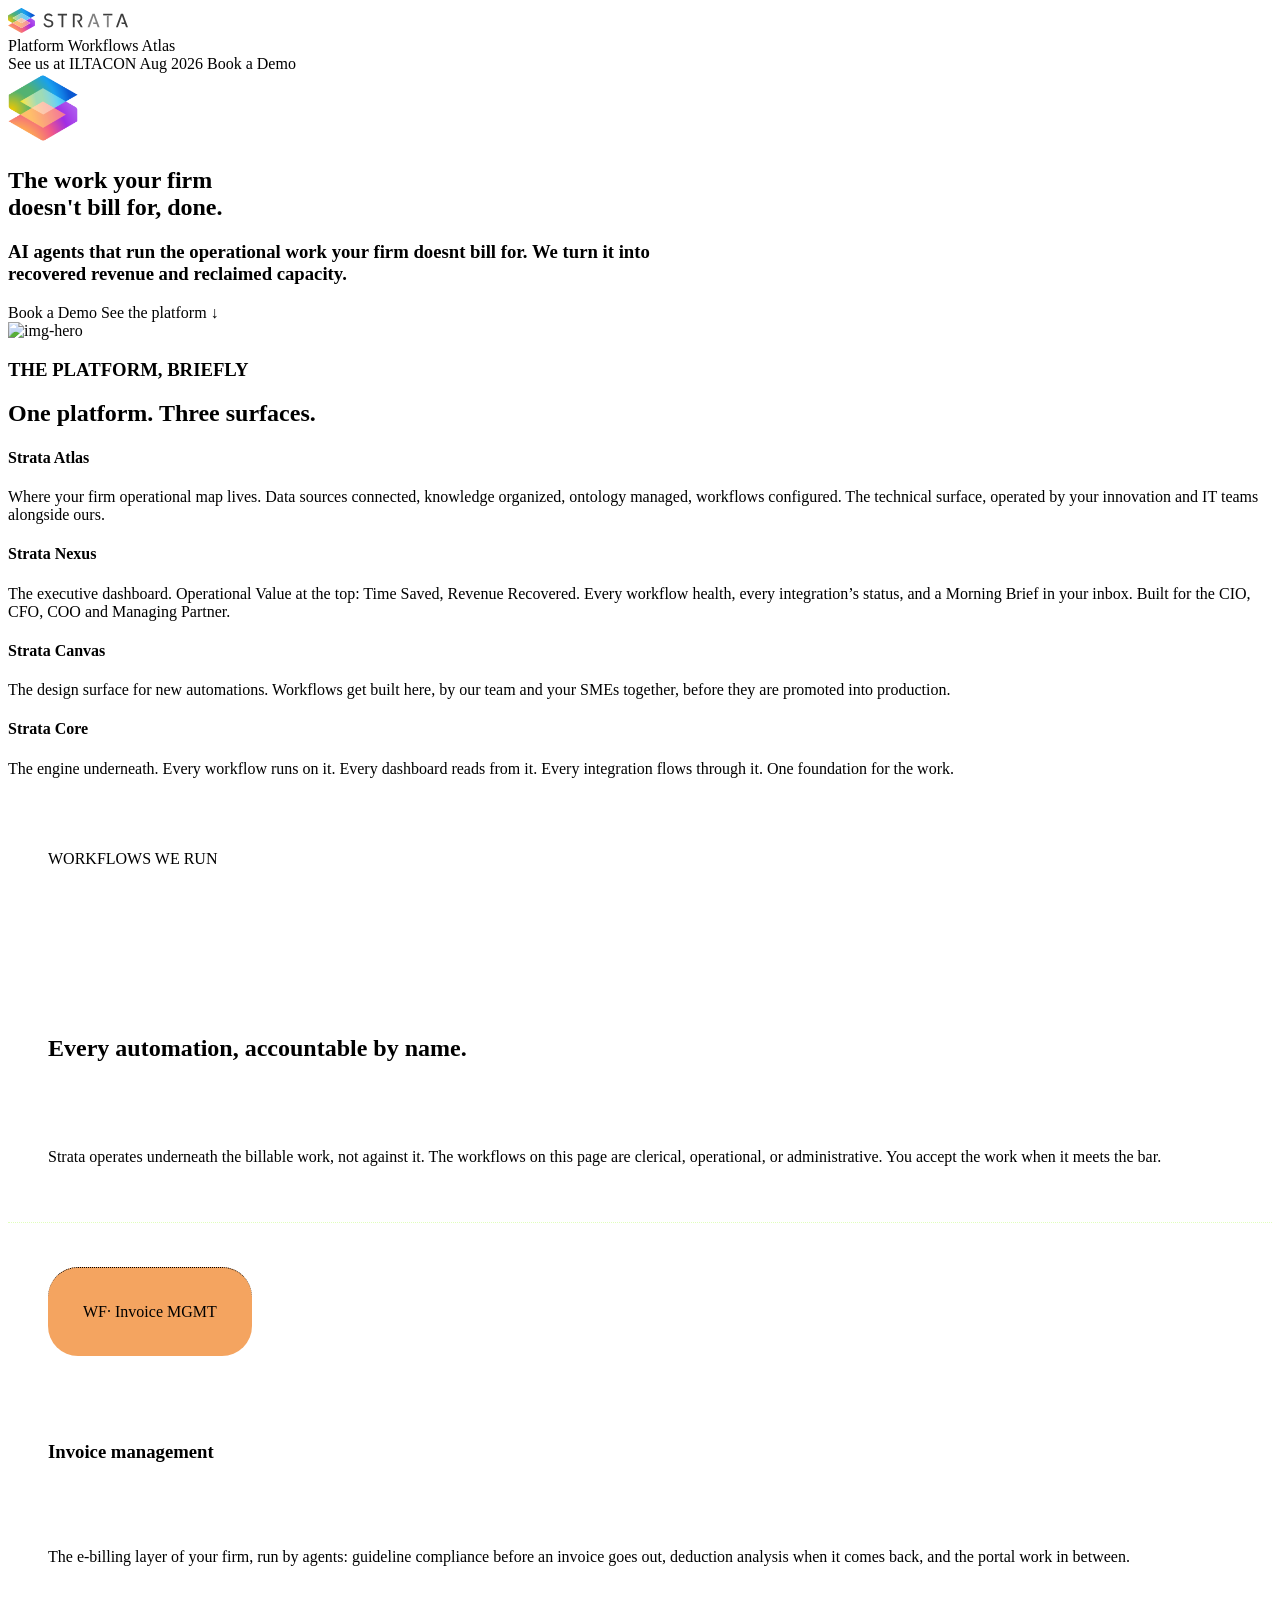
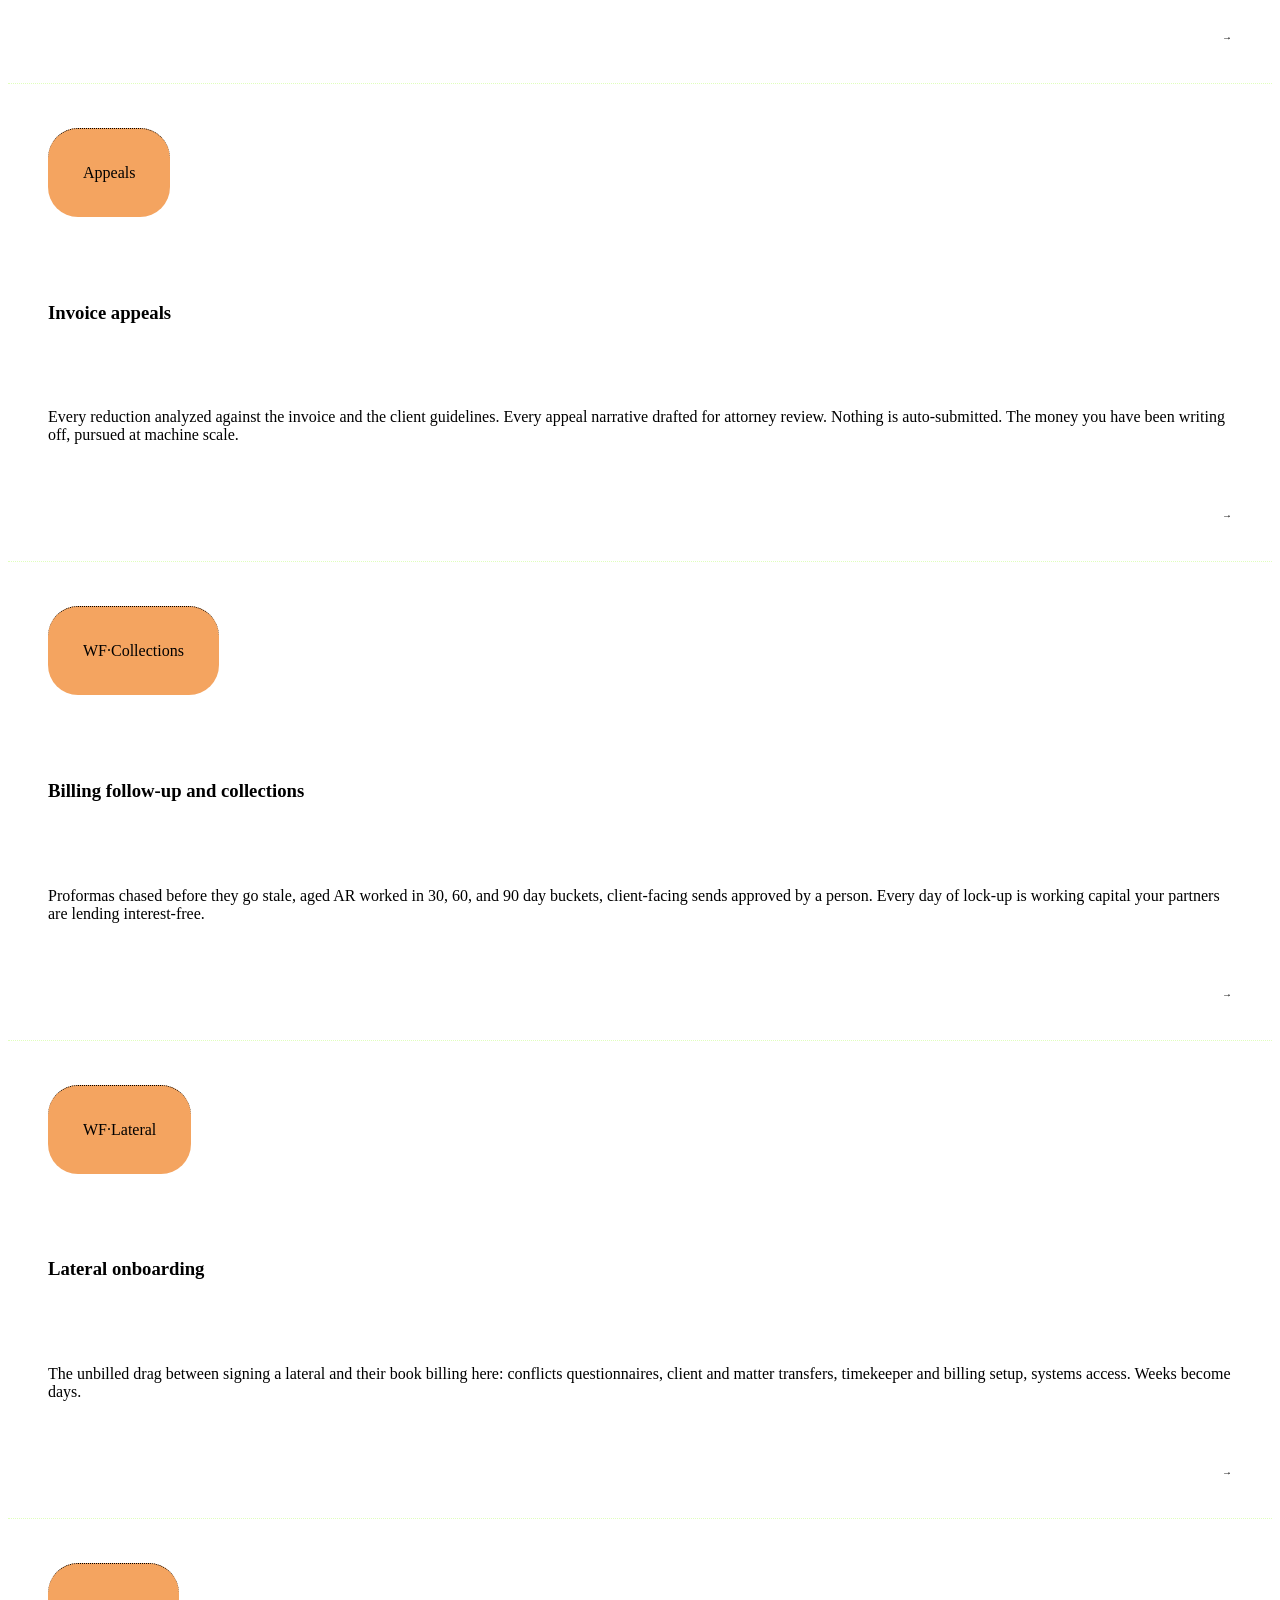
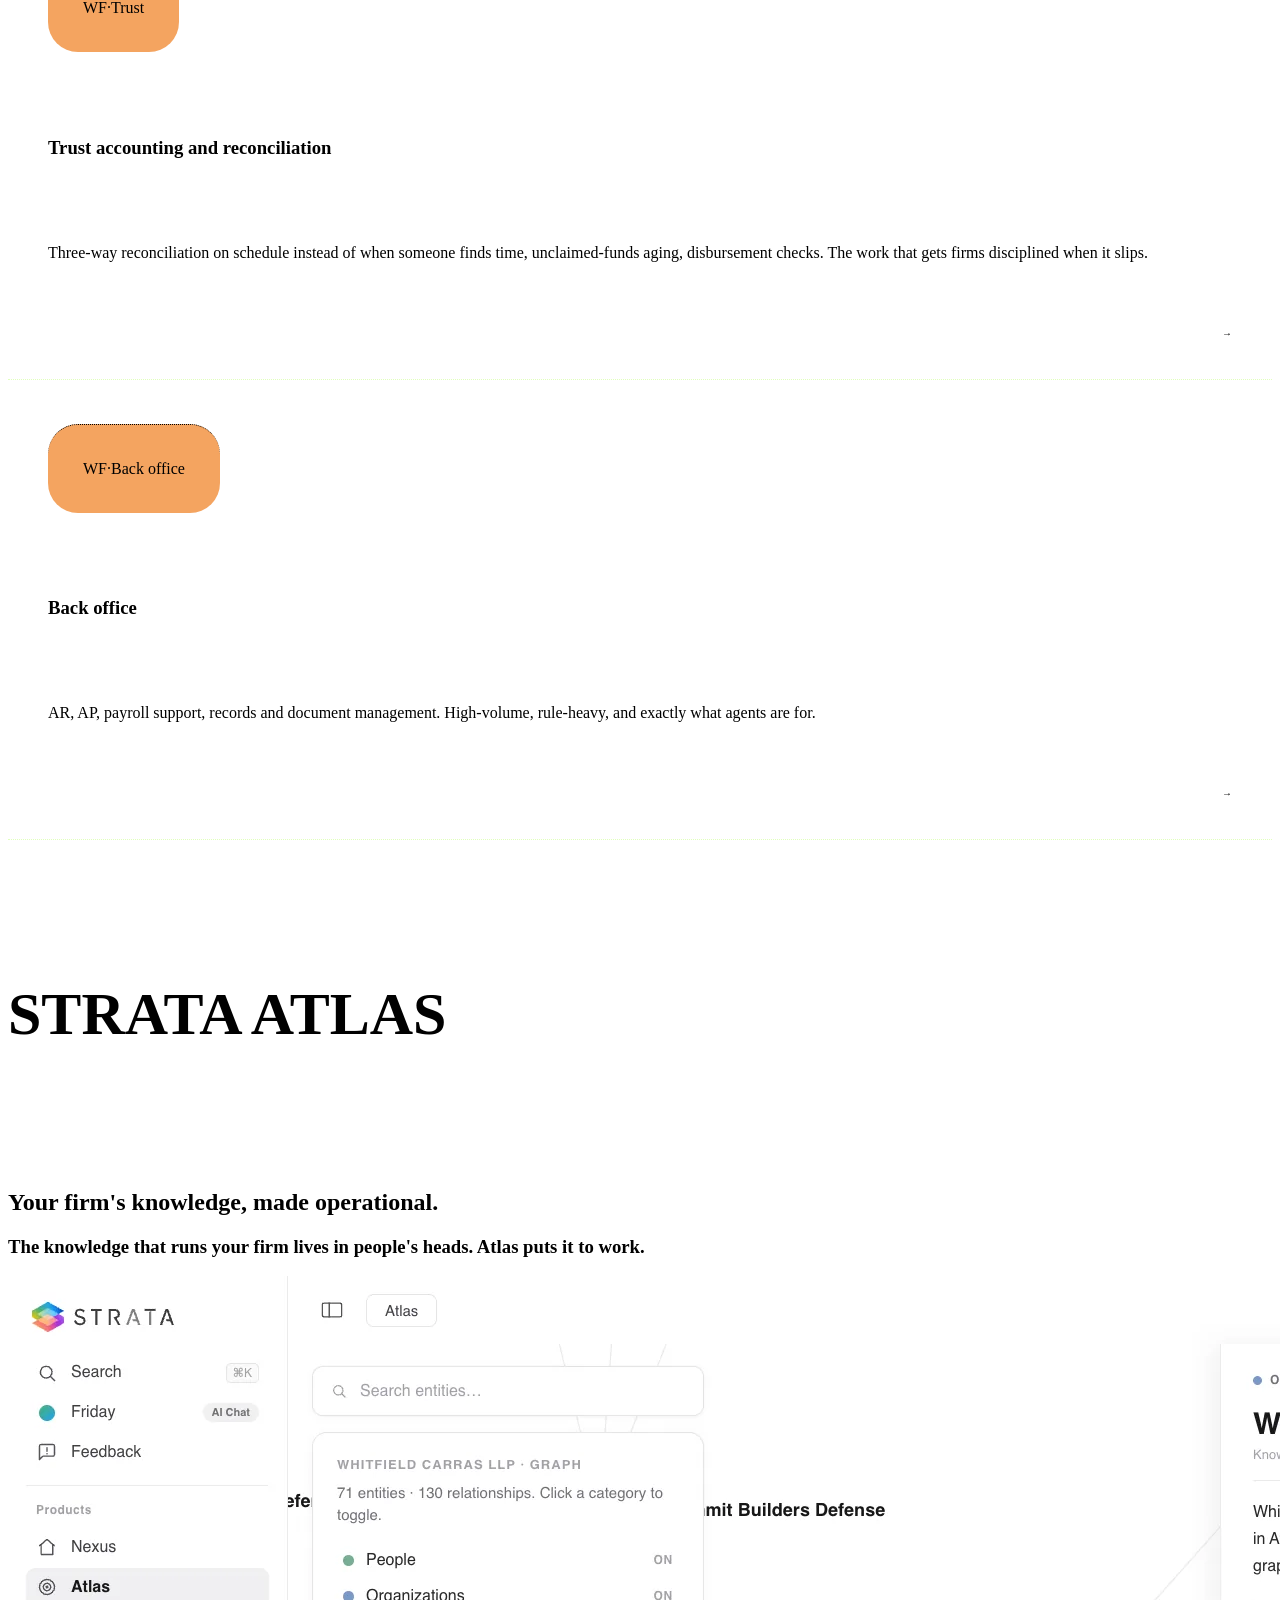
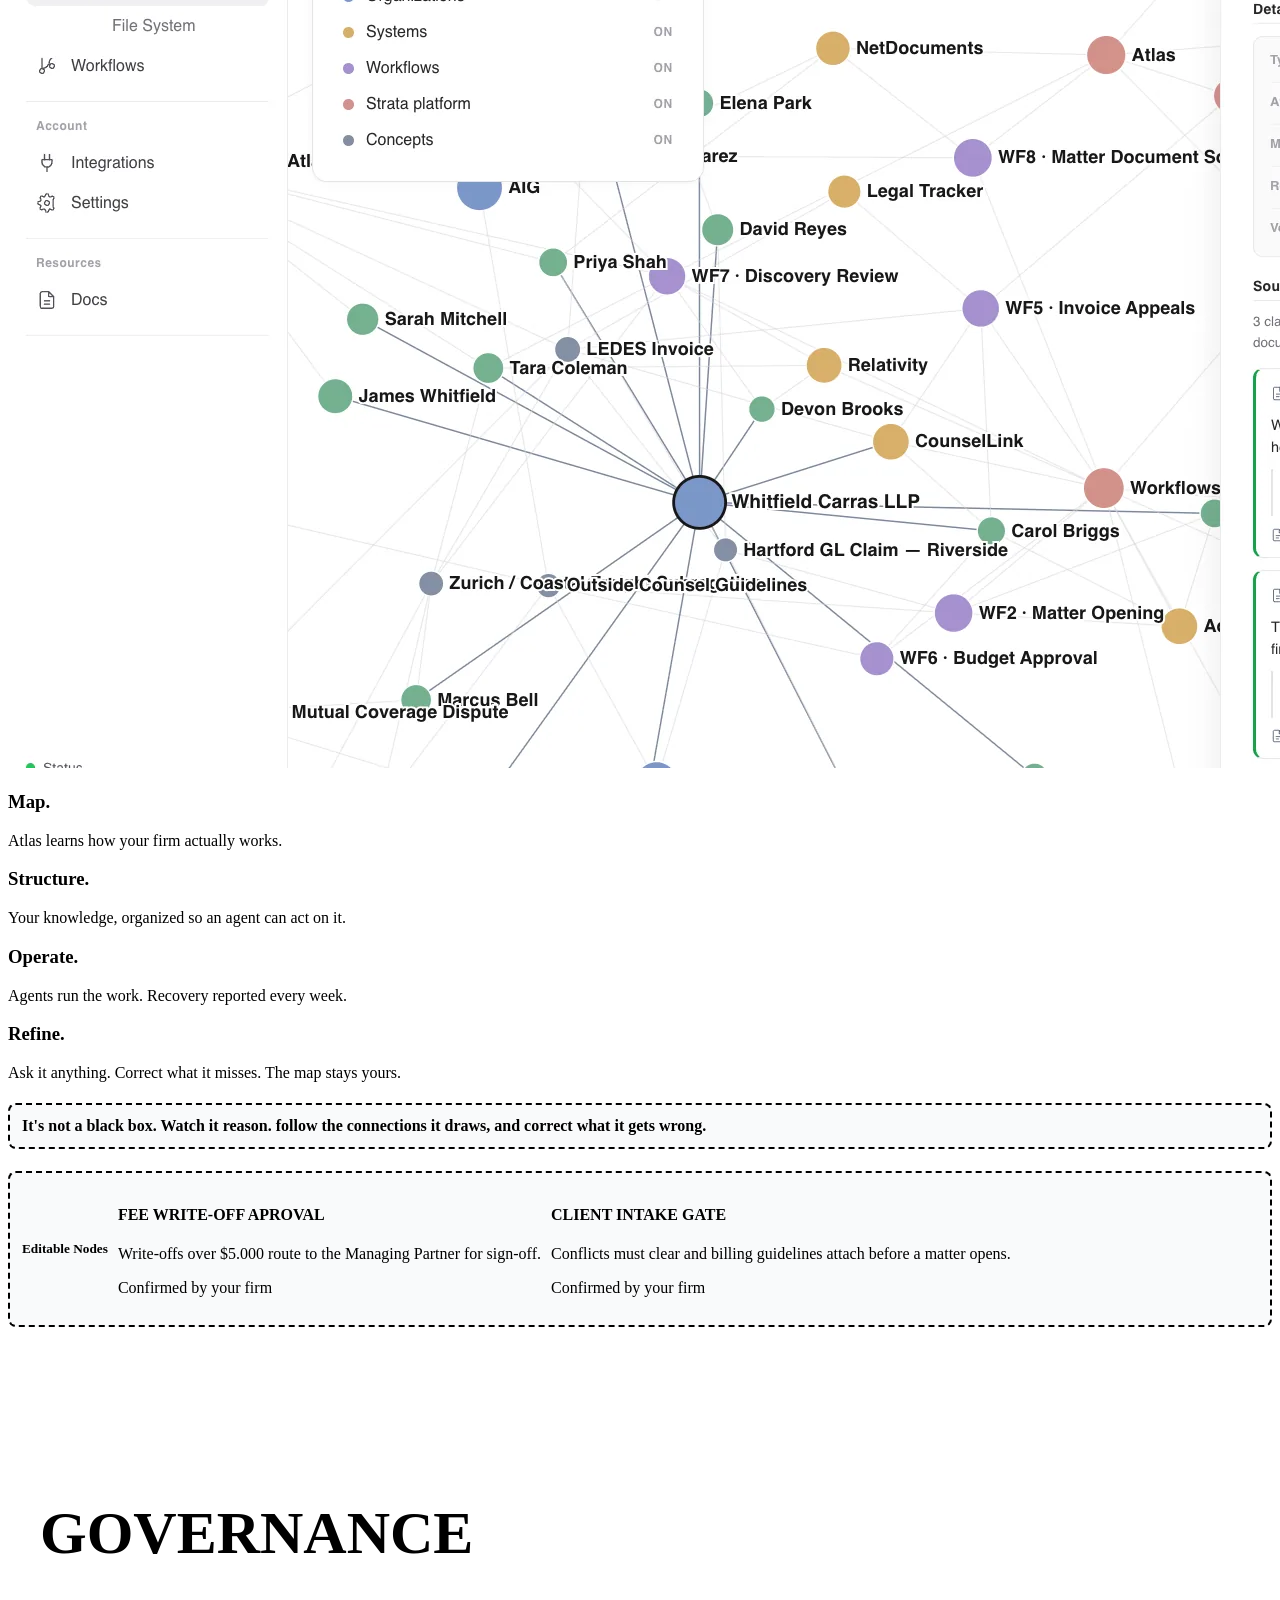
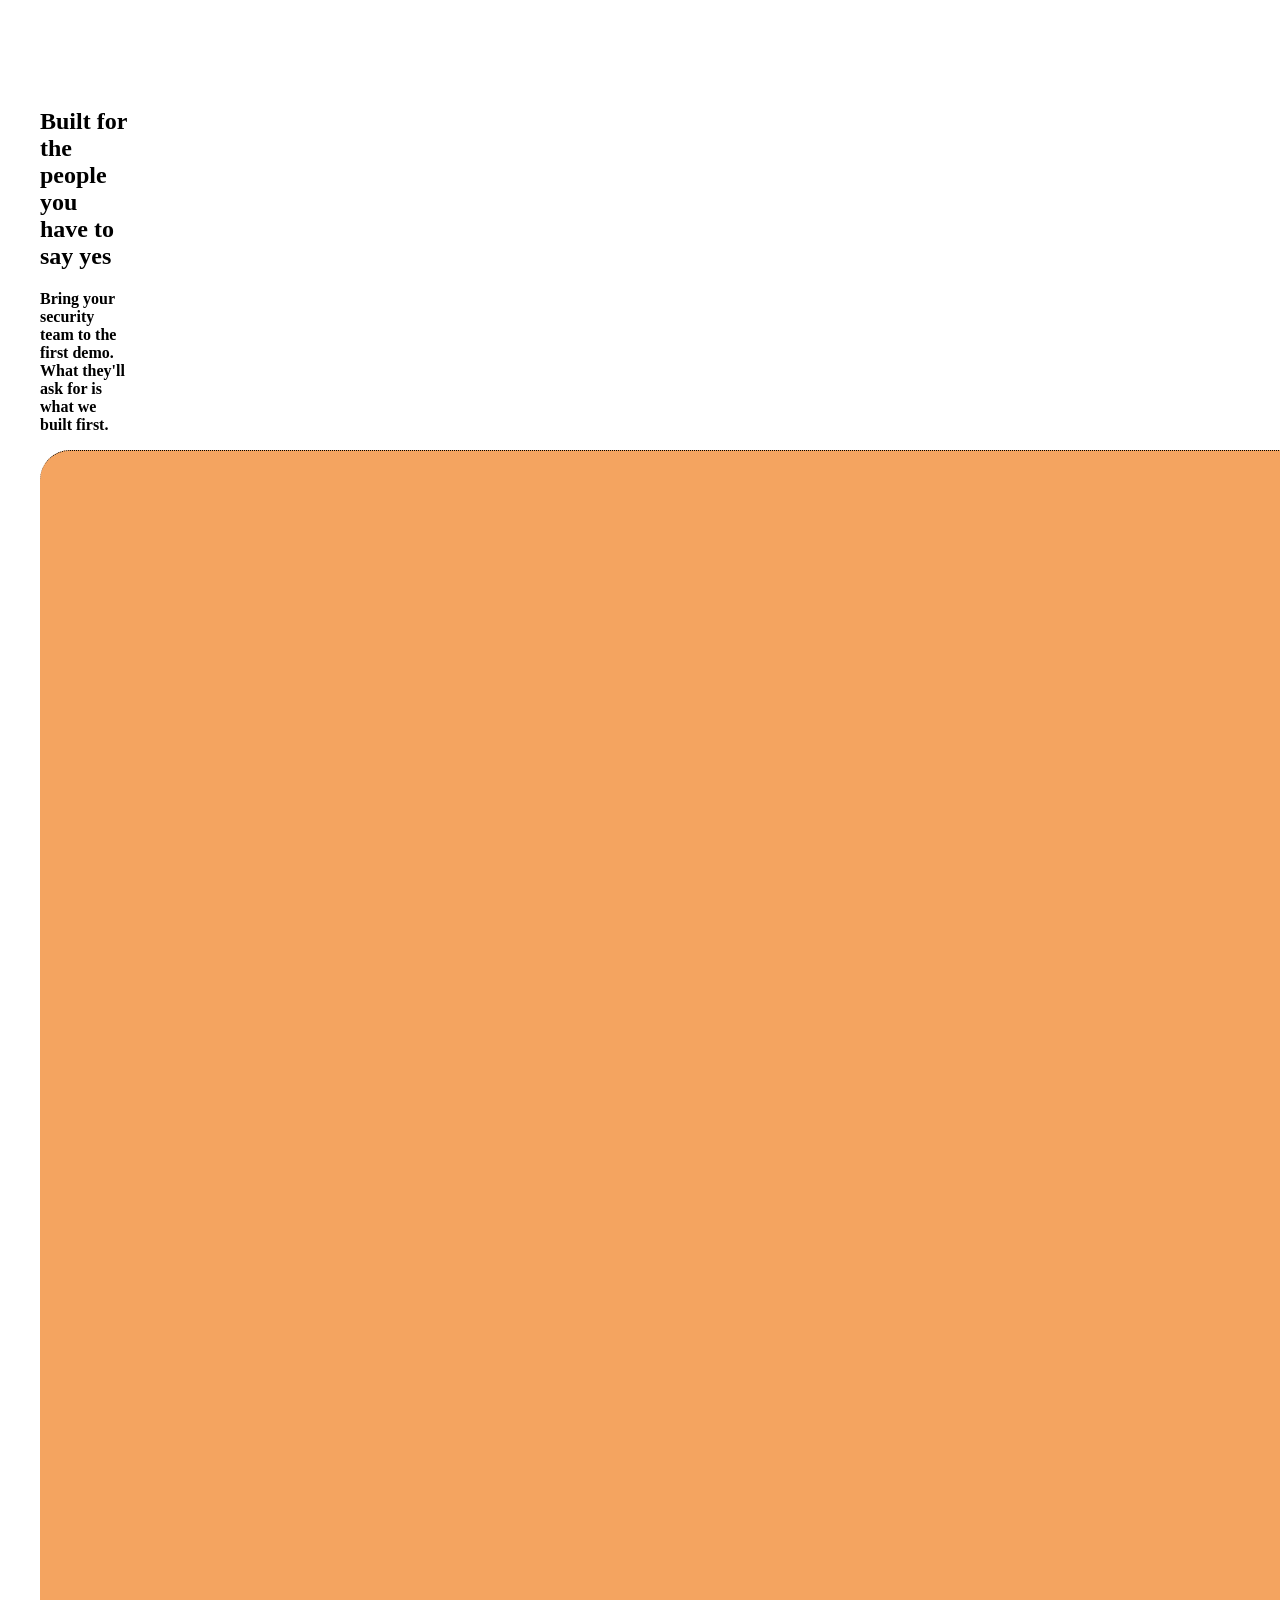
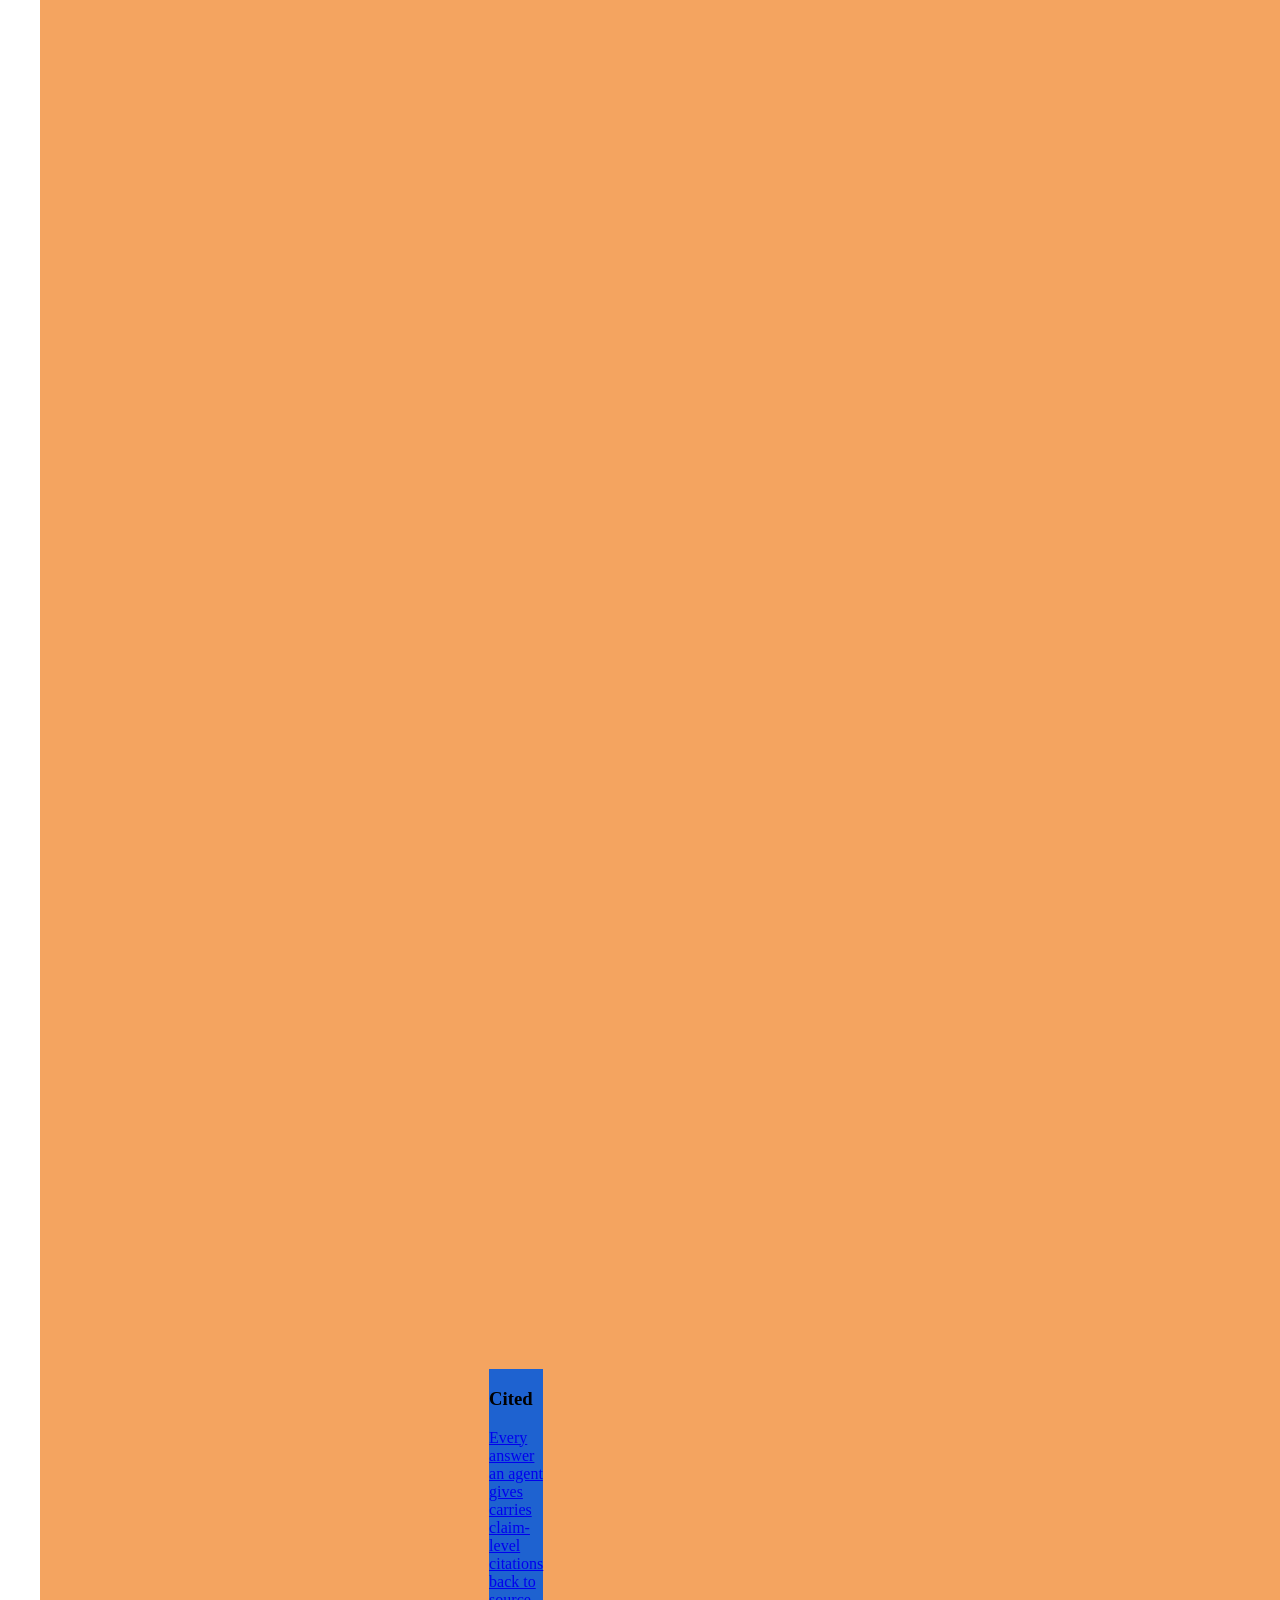
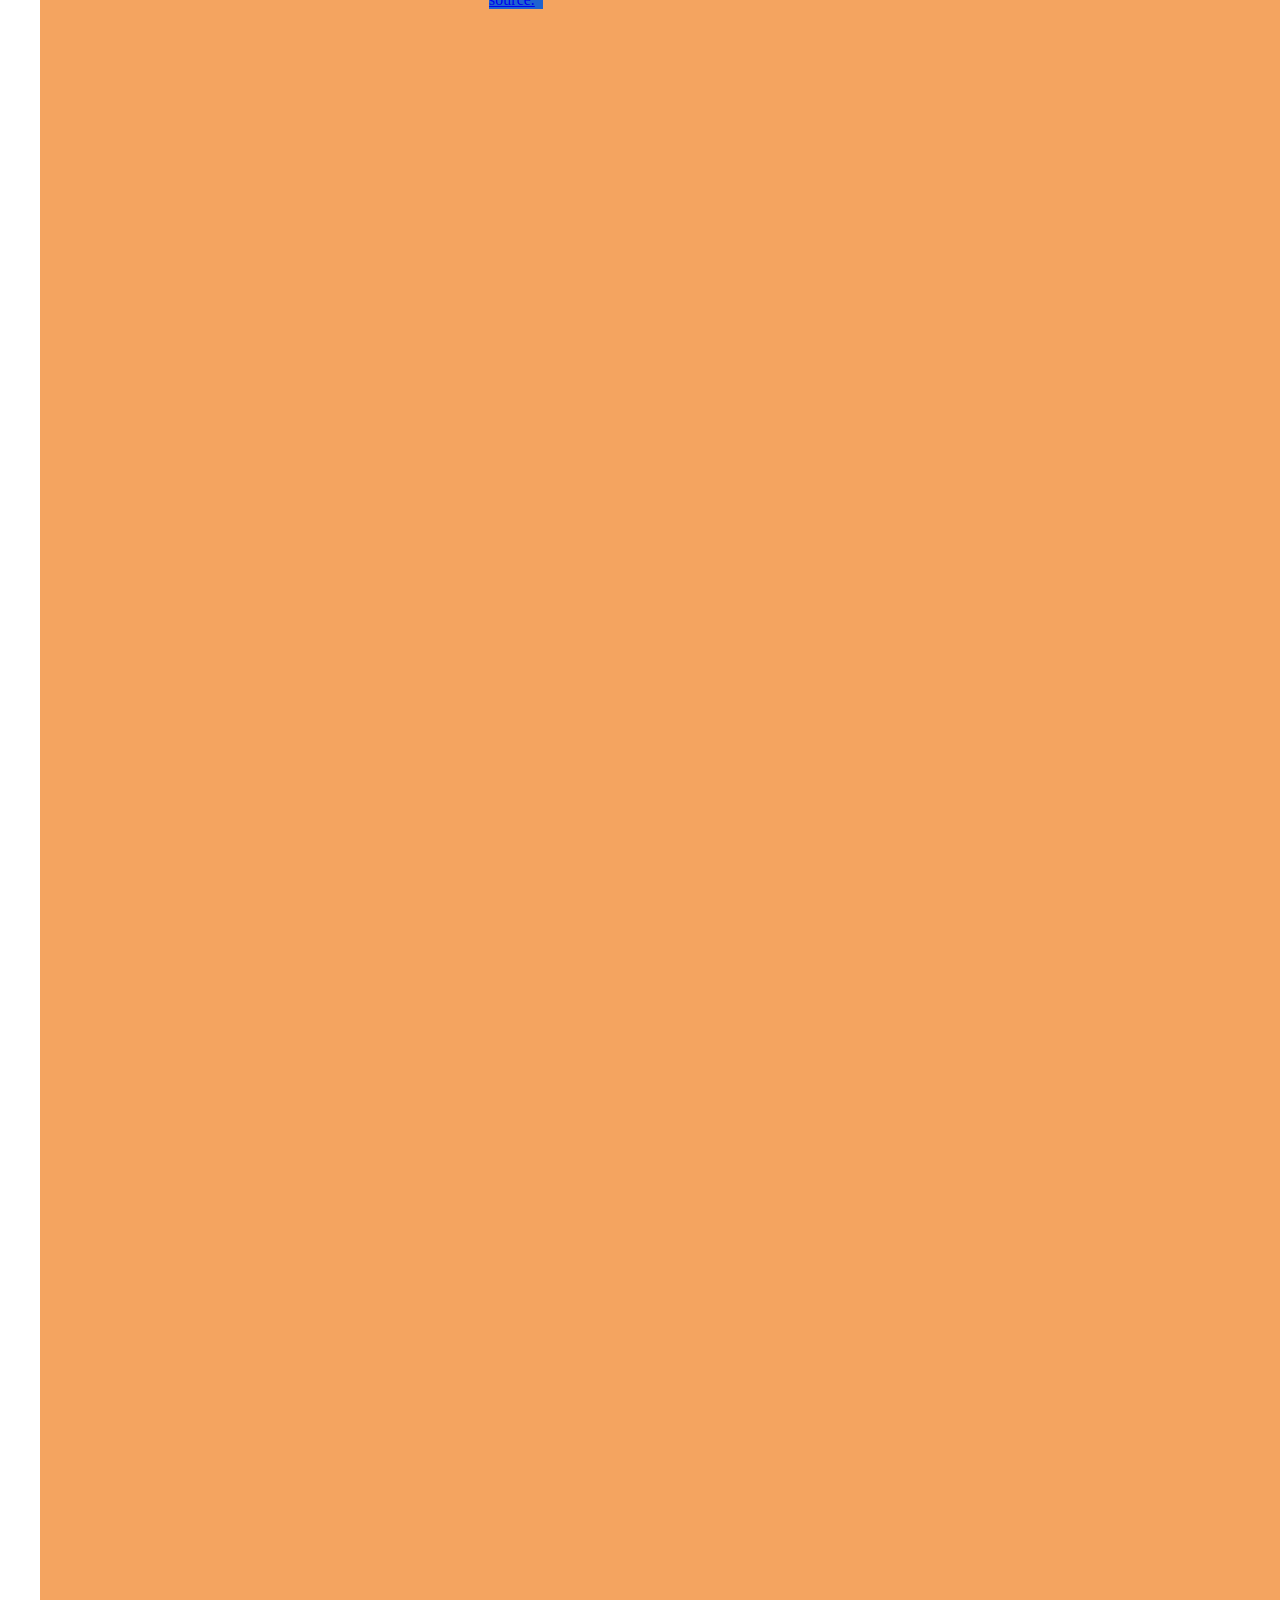
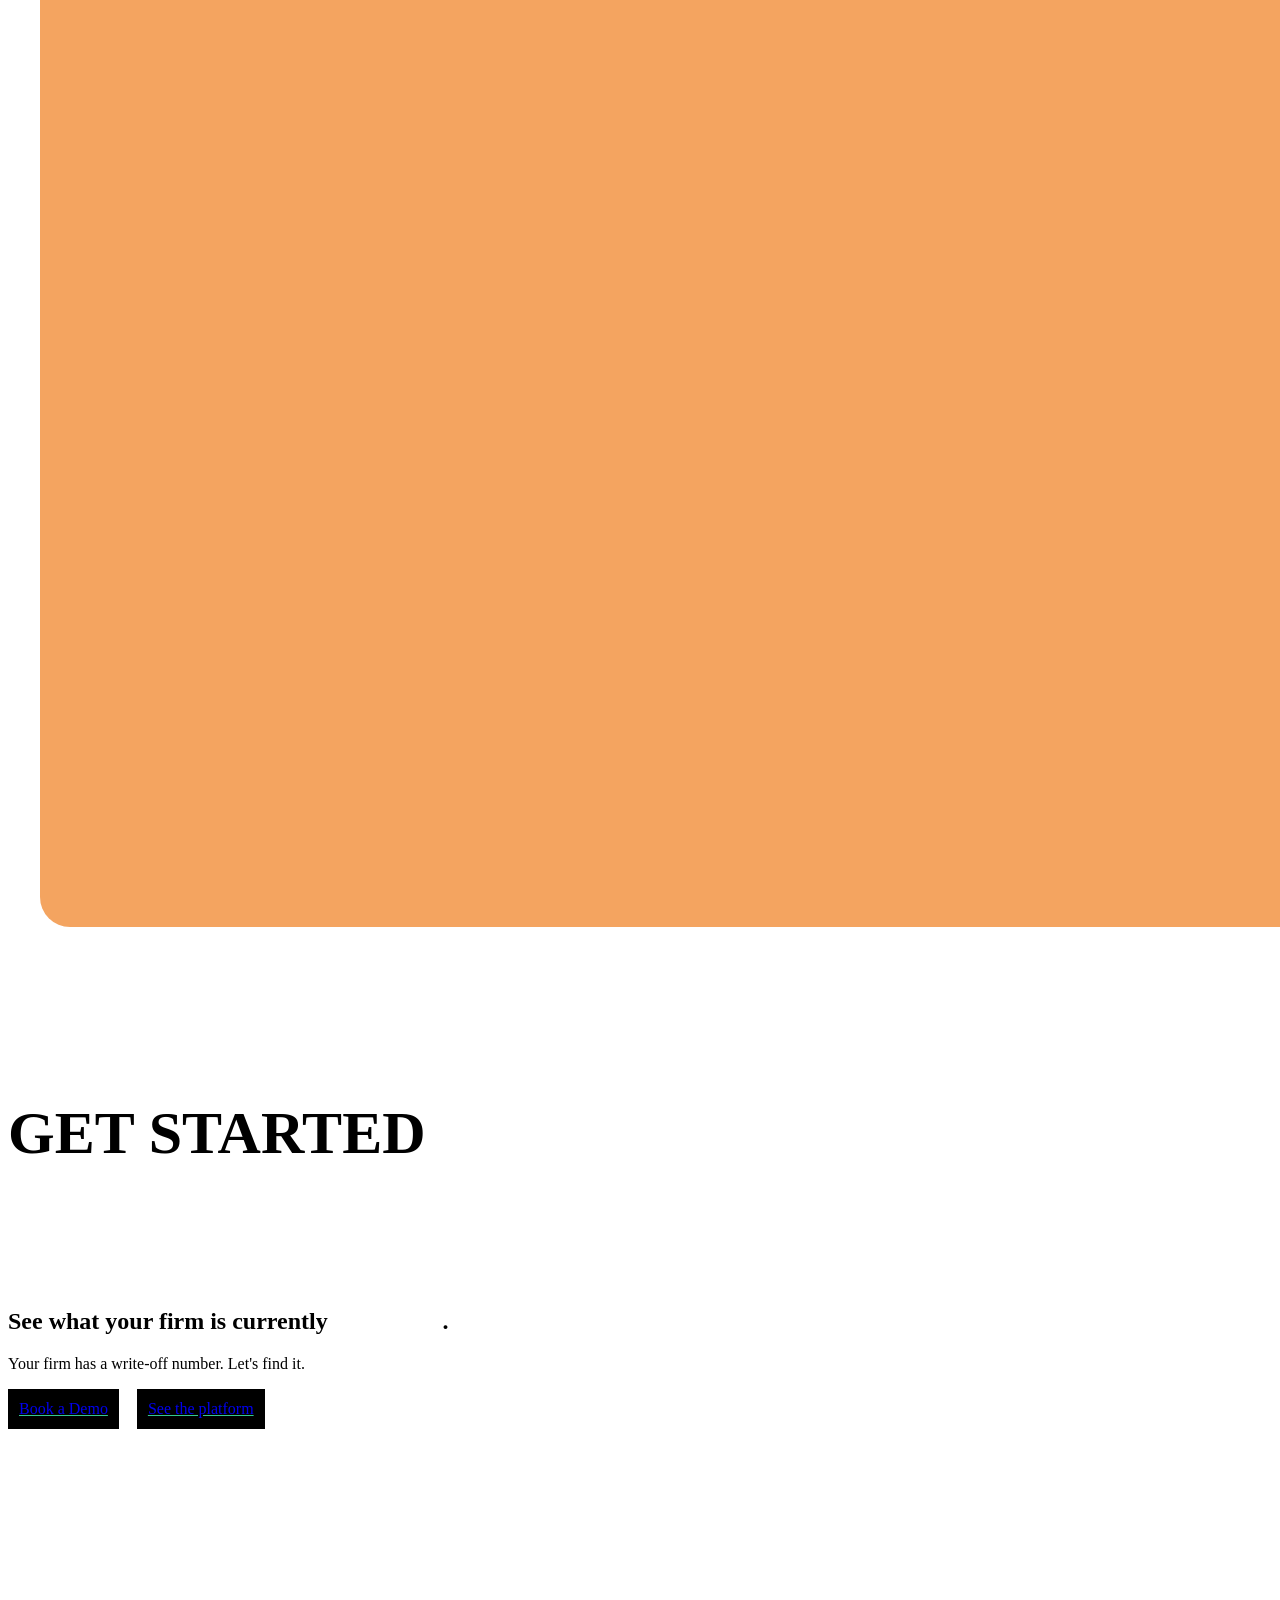
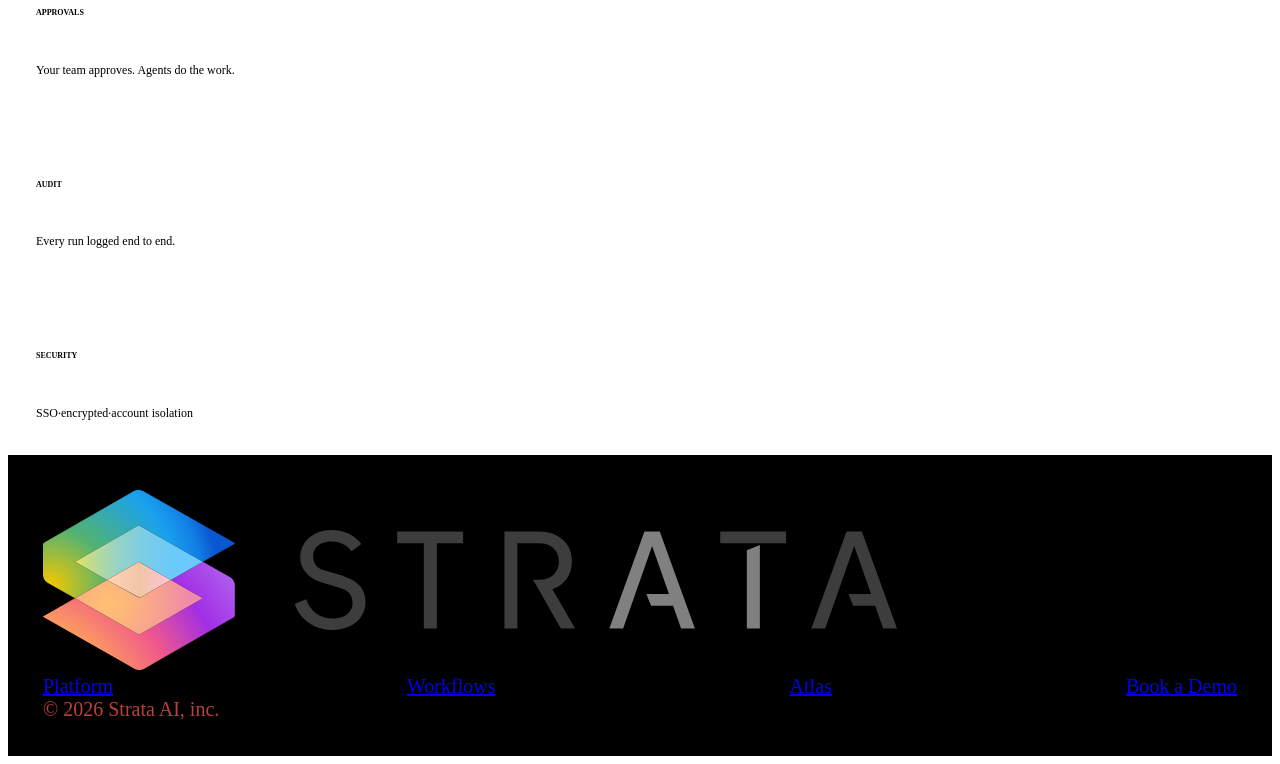
==== commit 68e032d8: "etiqueta4" ====
--- a/index.html
+++ b/index.html
@@ -178,10 +178,10 @@
   <a href="https://www.strata.ai/#" class="pas">The Library of Actions works the way your DBAs think: approved actions only, proper credentials, logged completely. </a>
   <div>
 
-  <div class="etiqueta4" >
+  <div class="etiqueta4">
   <h3><strong>Controlled</strong></h3>
   <a href="https://www.strata.ai/#" class="pas">Model and tool choice is governed per step, not per vendor.</a>
-
+  </div>
 </div>
 
 <div class="barra">
--- a/estils.css
+++ b/estils.css
@@ -66,36 +66,37 @@
 .etiqueta1{
   margin:20%;
   background-color:#1e62d0;
- height:20px;
- width:40px;
- transition:ease-out;
+ height:auto;
+ width:auto;
+ transition: width 0.8s ease, height 0.8s ease;
  transition-duration: 5s;
 }
 
 .etiqueta2{
   margin:40%;
   background-color:#27ab21;
- height:20px;
- width:40px;
- transition:ease-out;
+ height:auto;
+ width:auto;
+ transition:width 0.8s ease, height 0.8s ease;
  transition-duration: 5s;
 }
 
 .etiqueta3{
   margin:60%;
   background-color:#87088e;
- height:20px;
- width:40px;
- transition:ease-out;
- transition-duration: 5s;
+ height:auto;
+ width:auto;
+ transition: width 0.8s ease, height 0.8s ease;
+ transition-duration: 5s;
+
 }
 
 .etiqueta4{
-  margin:80%;
+  margin:70%;
   background-color:#d1f11b;
- height:20px;
- width:40px;
- transition:ease-out;
+ height:auto;
+ width:auto;
+ transition:width 0.8s ease, height 0.8s ease;
  transition-duration: 5s;
 }
 
